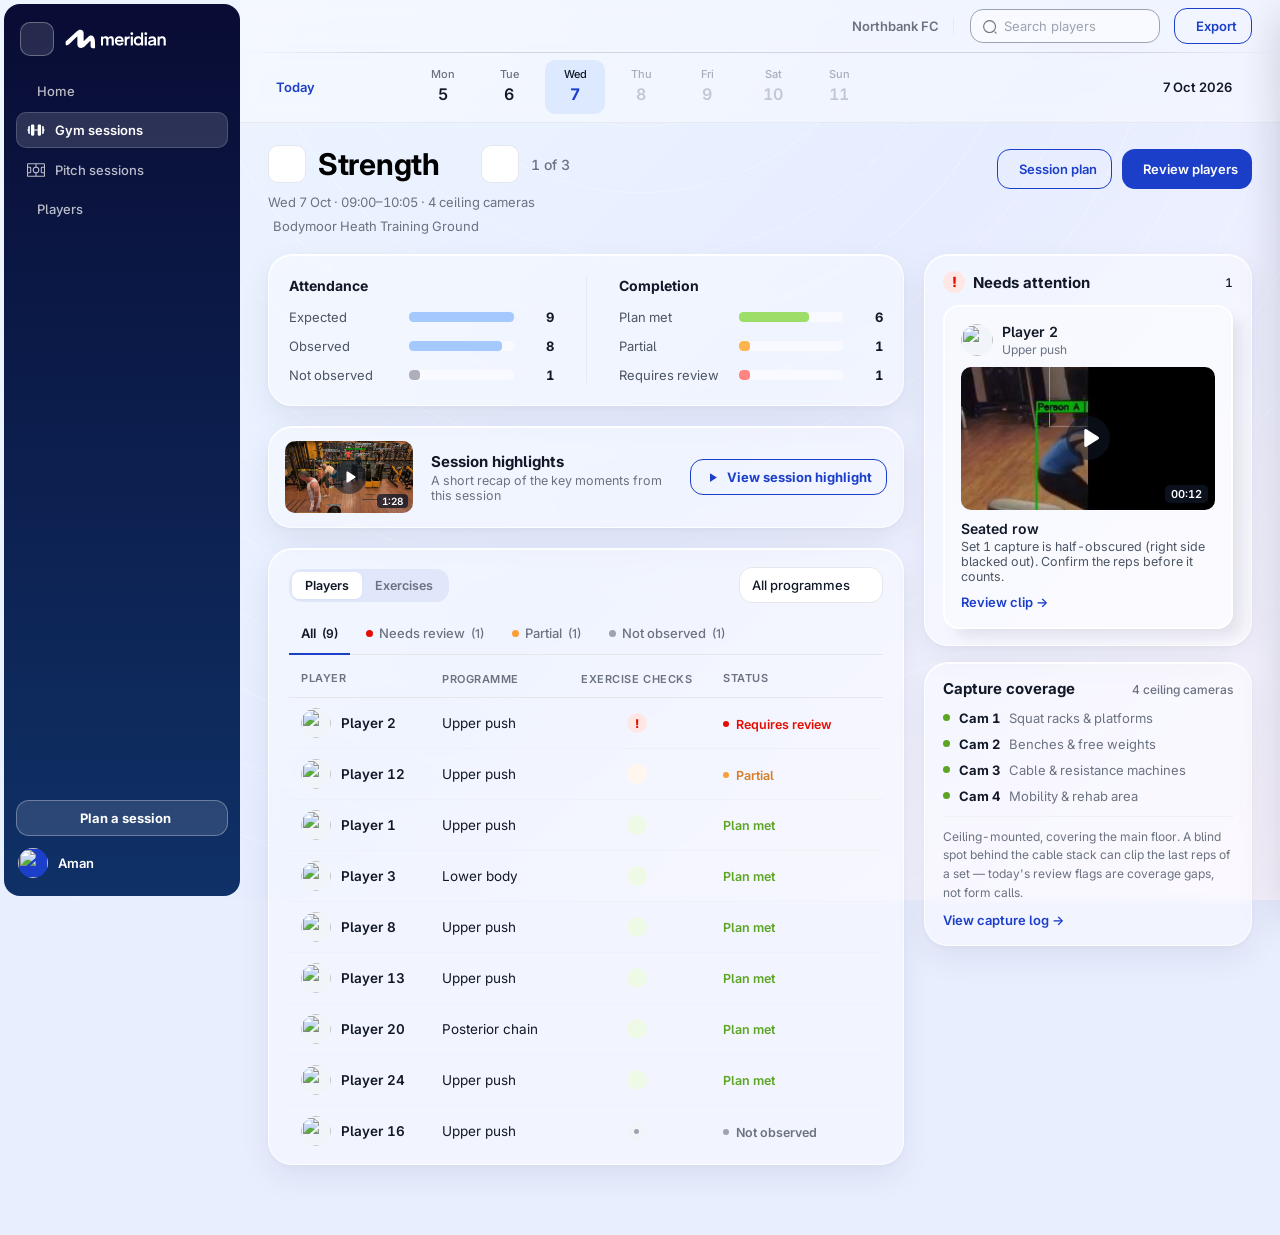
==== Meridian — Gym (session overview v3).html @ 21c51cb9 "Floating nav, standalone sub-pages, review UI, thumbnails - Floating rounded nav panel (logo inside)" ====
<!doctype html>
<html lang="en">
<head>
<meta charset="utf-8">
<meta name="viewport" content="width=device-width, initial-scale=1">
<title>Meridian · Gym Session Overview</title>
<link rel="preconnect" href="https://fonts.googleapis.com">
<link rel="preconnect" href="https://fonts.gstatic.com" crossorigin>
<link href="https://fonts.googleapis.com/css2?family=Inter:wght@400;500;600;700&display=swap" rel="stylesheet">
<script src="https://unpkg.com/lucide@latest"></script>
<style>
:root{
  --color-primary:#2B7FFF; --color-primary-text:#027BFC; --color-primary-hover:#1C6EF0; --color-primary-active:#1559CC;
  --color-primary-soft:#EBF3FF; --color-primary-tint:#EBF3FF; --color-primary-border:#B4D1FF; --color-primary-ink:#027BFC;
  --color-page:#F6F8FA; --color-surface:#FFFFFF; --color-surface-subtle:#F9FAFB; --color-surface-muted:#F1F5F9;
  --color-border:#E5E7EB; --color-border-subtle:#EEF2F6; --color-separator:#E6EAF0;
  --color-text:#111827; --color-text-muted:#4B5563; --color-text-soft:#6B7280; --color-text-disabled:#9CA3AF; --color-text-inverse:#FFFFFF;
  --color-warning:#D97706; --color-warning-soft:#FEF3C7; --color-warning-ink:#92400E;
  /* status palette */
  --c-plan:#5CA423; --c-plan-soft:#EFFAE6;
  --c-partial:#E58600; --c-partial-ink:#E58600; --c-partial-soft:#FFEED6;
  --c-review:#E50C00; --c-review-soft:#FFE7E5;
  --c-notobs:#9CA3AF; --c-notobs-soft:#EEF1F4;
  --c-dot:#16A34A; /* calendar session dot (green, per reference) */
  --sb-steel:#A3C9FF; --sb-steel2:#A3C9FF; --sb-grey:#AFAFBB; --sb-green:#9CDE68; --sb-gold:#FFB54D; --sb-clay:#FF8680;
  --r-sm:6px; --r-md:10px; --r-lg:12px; --r-xl:16px; --r-pill:999px;
  --shadow-card:0 1px 2px rgba(15,23,42,.04); --shadow-pop:0 16px 40px rgba(15,23,42,.18);
  --ff:"Inter Display","Inter",system-ui,-apple-system,BlinkMacSystemFont,"Segoe UI",sans-serif;
  --side:240px; --top:52px;
  /* right inset that matches .wrap's content right edge (max-width 1420, 28px pad), at any width */
  --rail-inset:max(28px, calc((100vw - var(--side) - 1420px)/2 + 28px));
}
*{margin:0;padding:0;box-sizing:border-box;corner-shape:squircle}
/* keep true circles circular, not squircle */
.avatar,.pnum,.brand .mark,.exc,.thumb .play,.sd,.dw-ex-thumb .pl span,.exlb-pbig span,.hl-play span{corner-shape:round}
body{font-family:var(--ff);background:var(--color-page);color:var(--color-text);font-feature-settings:"tnum" 1,"cv05" 1;-webkit-font-smoothing:antialiased}
.num{font-variant-numeric:tabular-nums}
.eyebrow{font-size:11px;line-height:14px;font-weight:400;letter-spacing:.09em;text-transform:uppercase;color:var(--color-text-soft)}
a{color:inherit;text-decoration:none}
button{font-family:var(--ff)}

/* ---------- app shell ---------- */
.topbar{position:fixed;top:0;left:0;right:0;height:var(--top);background:var(--color-surface);border-bottom:1px solid var(--color-separator);display:flex;align-items:center;gap:14px;padding:0 var(--rail-inset) 0 20px;z-index:40}
.brand{display:flex;align-items:center;gap:9px;font-weight:700;letter-spacing:.02em}
.brand .mark{display:inline-grid;place-items:center;color:var(--color-text)}
.brand .mark svg{height:22px;width:auto;display:block}
.brandlogo{height:22px;width:auto;display:block;color:var(--color-text)}
.brand .club{color:var(--color-text-soft);font-weight:600;font-size:13px;padding-left:12px;border-left:1px solid var(--color-separator)}
.topclub{color:var(--color-text-soft);font-weight:600;font-size:13px;padding-right:14px;margin-right:2px;border-right:1px solid var(--color-separator)}
.topbar .sp{flex:1}
.btn{font-size:13px;font-weight:600;border-radius:var(--r-lg);border:1px solid var(--color-border);background:var(--color-surface);color:var(--color-text);height:36px;padding:0 14px;display:inline-flex;align-items:center;gap:7px;cursor:pointer}
.btn:hover{background:var(--color-surface-subtle)}
.btn.primary{background:var(--color-primary);border-color:var(--color-primary);color:#fff}
.btn.primary:hover{background:var(--color-primary-hover)}
.btn svg{width:16px;height:16px}
.avatar{width:30px;height:30px;border-radius:50%;background:var(--color-primary);color:#fff;display:grid;place-items:center;font-size:12px;font-weight:700;overflow:hidden}
.avatar img{width:100%;height:100%;object-fit:cover;display:block}
.side{position:fixed;top:var(--top);bottom:0;left:0;width:var(--side);background:var(--color-surface);border-right:1px solid var(--color-separator);padding:16px 12px;display:flex;flex-direction:column;gap:4px;overflow:auto;z-index:30;transition:width .2s ease}
.side .grp{margin:14px 8px 6px}
.nav{display:flex;align-items:center;gap:10px;padding:8px 10px;border-radius:var(--r-md);border:1px solid transparent;color:var(--color-text-soft);font-size:13px;font-weight:500;cursor:pointer;text-decoration:none}
.nav svg{width:18px;height:18px;color:var(--color-text-soft)}
.nav:hover{background:var(--color-surface-subtle)}
.nav.disabled{cursor:default;pointer-events:none}
.nav.active{background:var(--color-surface-muted);border-color:rgba(31,43,39,.03);color:var(--color-text);font-weight:600}
.nav.active svg{color:var(--color-text)}
.nav .badge{margin-left:auto;background:var(--color-warning-soft);color:var(--color-warning-ink);font-size:11px;font-weight:700;border-radius:var(--r-pill);padding:1px 8px}
.navtoggle{width:34px;height:34px;border-radius:var(--r-md);border:1px solid var(--color-border);background:var(--color-surface);color:var(--color-text-soft);display:grid;place-items:center;cursor:pointer;flex:none}
.navtoggle:hover{background:var(--color-surface-subtle);color:var(--color-text)}
.navtoggle svg{width:18px;height:18px}
.side-foot{margin-top:auto;padding-top:12px;display:flex;flex-direction:column;gap:10px}
.sidecta{width:100%;justify-content:center;background:var(--color-primary-tint);border-color:var(--color-primary-text);color:var(--color-primary-text);font-weight:700;border-radius:13px}
.sidecta:hover{background:#DCEAFF}
.profile{display:flex;align-items:center;gap:10px;padding:2px}
.profile .pname{font-size:13px;font-weight:600;color:var(--color-text)}
body.nav-collapsed{--side:64px}
body.nav-collapsed .side{padding:16px 8px}
body.nav-collapsed .side .grp{display:none}
body.nav-collapsed .nav{position:relative;justify-content:center;padding:9px 0;gap:0}
body.nav-collapsed .nav .lbl{display:none}
body.nav-collapsed .nav .badge{position:absolute;top:1px;right:9px;margin:0;min-width:15px;height:15px;padding:0 4px;display:grid;place-items:center;line-height:1}
body.nav-collapsed .side-foot{align-items:center}
body.nav-collapsed .sidecta{width:36px;padding:0}
body.nav-collapsed .sidecta .lbl{display:none}
body.nav-collapsed .profile .pname{display:none}
.main{margin-left:var(--side);margin-top:var(--top);transition:margin-left .2s ease;padding-bottom:70px}

/* ---------- week strip ---------- */
.weekstrip{display:flex;align-items:center;gap:3px;background:var(--color-surface);border-bottom:1px solid var(--color-separator);padding:8px var(--rail-inset) 8px 24px}
.datelabel{display:flex;align-items:center;gap:9px;font-size:13px;font-weight:600;color:var(--color-text);white-space:nowrap;cursor:pointer;padding:6px 0 6px 8px;border-radius:var(--r-md);border:0;background:none;font-family:inherit}
.datelabel:hover{background:var(--color-surface-subtle)}
.datelabel:focus{outline:none}
.datelabel #dateLabelTxt{display:inline-block}
.datelabel .dl-chev{margin-left:-3px}
.datelabel svg{width:16px;height:16px;color:var(--color-text-soft)}
.datelabel .dl-chev{width:14px;height:14px}
/* custom date popup */
.dp-anchor{position:relative;display:inline-flex}
.weekstrip .dp-anchor{margin-left:auto}
.datepop{position:absolute;top:calc(100% + 10px);right:0;left:auto;z-index:50;background:var(--color-surface);border:1px solid var(--color-border);border-radius:var(--r-lg);box-shadow:var(--shadow-pop);padding:14px;width:296px}
.datepop[hidden]{display:none}
.dp-head{display:flex;align-items:center;justify-content:space-between;margin-bottom:10px}
.dp-my{font-size:14px;font-weight:700;color:var(--color-text)}
.dp-nav{display:flex;gap:4px}
.dp-arrow{width:28px;height:28px;border:0;background:none;border-radius:var(--r-md);color:var(--color-text-soft);display:grid;place-items:center;cursor:pointer}
.dp-arrow:hover{background:var(--color-surface-subtle);color:var(--color-text)}
.dp-arrow svg{width:16px;height:16px}
.dp-dow{display:grid;grid-template-columns:repeat(7,1fr);gap:2px;margin-bottom:3px}
.dp-dow span{text-align:center;font-size:11px;font-weight:600;color:var(--color-text-soft);padding:4px 0}
.dp-grid{display:grid;grid-template-columns:repeat(7,1fr);gap:2px}
.dp-cell{aspect-ratio:1;border:0;background:none;border-radius:var(--r-md);font-family:inherit;font-size:13px;font-weight:500;color:var(--color-text);cursor:pointer;display:grid;place-items:center;position:relative}
.dp-cell:hover{background:var(--color-surface-subtle)}
.dp-cell.out{color:var(--color-text-disabled)}
.dp-cell.disabled{color:var(--color-text-disabled);opacity:.4;cursor:default;pointer-events:none}
.dp-cell.today{font-weight:700}
.dp-cell.today::after{content:"";position:absolute;bottom:5px;width:4px;height:4px;border-radius:50%;background:var(--c-plan)}
.dp-cell.sel{background:var(--color-primary);color:#fff;font-weight:600}
.dp-cell.sel:hover{background:var(--color-primary-hover)}
.dp-cell.sel.today::after{background:#fff}
.dp-foot{display:flex;justify-content:flex-end;margin-top:10px;padding-top:10px;border-top:1px solid var(--color-separator)}
.dp-today{border:0;background:none;color:var(--color-primary-text);font-size:13px;font-weight:600;cursor:pointer;padding:5px 10px;border-radius:var(--r-md);font-family:inherit}
.dp-today:hover{background:var(--color-primary-tint)}
.weeknav{width:28px;height:40px;border:0;background:none;color:var(--color-text-soft);display:grid;place-items:center;cursor:pointer;border-radius:var(--r-md)}
.weeknav:hover{background:var(--color-surface-subtle);color:var(--color-text)}
.weeknav svg{width:18px;height:18px}
.days{display:flex;gap:6px;margin:0 10px 0 18px}
.day{width:60px;padding:6px 4px 9px;display:flex;flex-direction:column;align-items:center;gap:3px;border-radius:var(--r-md);position:relative;background:none;border:1px solid transparent;cursor:pointer;font-family:inherit}
.day .dow{font-size:11px;font-weight:500;color:var(--color-text-soft)}
.day .dnum{font-size:16px;font-weight:600;color:var(--color-text);font-variant-numeric:tabular-nums}
.day.sel{background:var(--color-primary-tint)}
.day.sel .dow{color:var(--color-text)}
.day.sel .dnum{color:var(--color-primary-text);font-weight:700}
.day.future{opacity:.55;cursor:default;pointer-events:none}
.day.future .dnum{color:var(--color-text-disabled)}
.todaybtn{display:inline-flex;align-items:center;gap:5px;font-size:13px;font-weight:600;border:0;background:none;color:var(--color-primary-text);border-radius:var(--r-md);padding:7px 10px;cursor:pointer;white-space:nowrap;margin-left:2px}
.todaybtn svg{width:15px;height:15px}
.todaybtn:hover{background:var(--color-surface-subtle)}

/* ---------- content ---------- */
.wrap{max-width:1420px;margin:0 auto;padding:22px 28px 0}
.crumb{font-size:12.5px;color:var(--color-text-soft);margin-bottom:8px}
.crumb b{color:var(--color-text-muted);font-weight:600}
.phead{display:flex;align-items:flex-start;gap:20px;flex-wrap:wrap;margin-bottom:4px}
.phead .pt{flex:1;min-width:0}
.titleline{display:flex;align-items:center;gap:12px}
h1{font-size:30px;line-height:36px;font-weight:700;letter-spacing:-.01em}
.sessnav{width:38px;height:38px;border:1px solid var(--color-border);background:var(--color-surface);border-radius:var(--r-md);color:var(--color-text);display:grid;place-items:center;cursor:pointer;flex:none}
.sessnav:hover{background:var(--color-surface-subtle)}
.sessnav:disabled{color:var(--color-text-disabled);cursor:default;background:var(--color-surface)}
.sessnav:disabled:hover{background:var(--color-surface)}
.sessnav svg{width:20px;height:20px}
.sesstitle-wrap{position:relative;display:inline-flex}
.sesstitle-btn{display:inline-flex;align-items:center;gap:7px;border:0;background:none;cursor:pointer;padding:0;font-family:inherit}
.sesstitle-btn .st-chev{width:22px;height:22px;color:var(--color-text-soft);flex:none}
.sesscount{font-size:14px;color:var(--color-text-soft);font-weight:500}
.sesspop{position:absolute;top:calc(100% + 10px);left:0;z-index:50;background:var(--color-surface);border:1px solid var(--color-border);border-radius:var(--r-lg);box-shadow:var(--shadow-pop);padding:6px;min-width:300px}
.sesspop[hidden]{display:none}
.sessrow{display:flex;align-items:center;gap:16px;width:100%;border:0;background:none;cursor:pointer;padding:11px 14px;border-radius:var(--r-md);font-family:inherit;text-align:left}
.sessrow:hover{background:var(--color-surface-subtle)}
.sessrow.active{background:var(--color-primary-tint)}
.sr-time{font-size:14px;color:var(--color-text-soft);width:48px;flex:none}
.sessrow.active .sr-time{color:var(--color-primary-ink)}
.sr-name{font-size:15px;font-weight:600;color:var(--color-text)}
.sessrow.active .sr-name{color:var(--color-primary-ink)}
.sr-check{margin-left:auto;color:var(--color-primary-text);display:none;place-items:center}
.sessrow.active .sr-check{display:inline-grid}
.sr-check svg{width:18px;height:18px}
.donepill{display:inline-flex;align-items:center;gap:5px;background:var(--c-plan-soft);color:var(--c-plan);font-size:12px;font-weight:600;border-radius:var(--r-pill);padding:5px 11px}
.donepill svg{width:14px;height:14px}
.sublinerow{display:flex;flex-direction:column;align-items:flex-start;gap:8px;margin-top:11px}
.subline{font-size:13px;color:var(--color-text-soft)}
.gymloc{display:flex;align-items:center;gap:5px;font-size:13px;color:var(--color-text-soft);white-space:nowrap}
.gymloc svg{width:14px;height:14px}
.headacts{display:flex;gap:10px;align-self:flex-start;padding-top:4px}
.headacts .btn{height:40px}

.cols{display:flex;gap:20px;align-items:flex-start;margin-top:20px}
.col-main{flex:1;min-width:0}
.col-rail{width:328px;flex:none}
.panel{background:var(--color-surface);border-radius:var(--r-lg);box-shadow:var(--shadow-card)}

/* attendance + completion */
.statspanel{padding:20px;margin-bottom:20px}
/* session highlights banner */
.highlightbox{display:flex;align-items:center;gap:18px;padding:14px 16px;margin-bottom:20px;cursor:pointer}
.highlightbox:hover{background:var(--color-surface-subtle)}
.hl-thumb{position:relative;width:128px;height:72px;border-radius:var(--r-md);overflow:hidden;flex:none;background:var(--color-surface-muted)}
.hl-thumb img{width:100%;height:100%;object-fit:cover;display:block}
.hl-play{position:absolute;inset:0;display:grid;place-items:center}
.hl-play span{width:34px;height:34px;border-radius:50%;background:rgba(17,24,39,.55);display:grid;place-items:center;color:#fff}
.hl-play span svg{width:16px;height:16px;margin-left:2px}
.hl-play span svg path{stroke:currentColor;stroke-width:2.6;stroke-linejoin:round;stroke-linecap:round}
.hl-dur{position:absolute;right:5px;bottom:5px;background:rgba(17,24,39,.78);color:#fff;font-size:10px;font-weight:600;border-radius:4px;padding:1px 5px}
.hl-text{flex:1;min-width:0}
.hl-title{font-size:15px;font-weight:700;color:var(--color-text)}
.hl-sub{font-size:12.5px;color:var(--color-text-soft);margin-top:2px}
.hl-cta{flex:none;background:var(--color-primary-tint);border-color:var(--color-primary-text);color:var(--color-primary-text);font-weight:700}
.hl-cta svg{width:15px;height:15px}
@media(max-width:560px){.highlightbox{flex-wrap:wrap}.hl-cta{width:100%;justify-content:center}}
.statgroups{display:flex}
.statgroup{flex:1;padding:2px 0;min-width:0}
.sg-sep{width:1px;background:var(--color-separator);margin:2px 32px}
.sg-title{font-size:14px;font-weight:700;color:var(--color-text);margin-bottom:15px}
.sg-rows{display:flex;flex-direction:column;gap:13px}
.sgrow{display:flex;align-items:center;gap:14px}
.sg-lab{width:106px;flex:none;font-size:13px;color:var(--color-text-muted)}
.sg-track{flex:1;height:10px;border-radius:4px;background:var(--color-surface-muted);overflow:hidden}
.sg-track>i{display:block;height:100%;border-radius:4px}
.sg-val{width:26px;flex:none;text-align:right;font-size:13px;font-weight:700;font-variant-numeric:tabular-nums;color:var(--color-text)}
.sg-foot{font-size:11.5px;color:var(--color-text-disabled);margin-top:15px}
@media(max-width:640px){.statgroups{flex-direction:column;gap:18px}.sg-sep{display:none}.statgroup{padding:0}}

/* player completion */
.tablepanel{padding:18px 20px 8px}
.tphead{display:flex;align-items:center;gap:14px;flex-wrap:wrap;margin-bottom:14px}
.tphead .selectwrap{margin-left:auto}
.topsearch-gym{display:flex;align-items:center;gap:7px;height:34px;width:190px;border:1px solid var(--color-border);border-radius:var(--r-md);background:var(--color-surface-subtle);padding:0 11px}
.topsearch-gym:focus-within{background:var(--color-surface);border-color:var(--color-primary-border);box-shadow:0 0 0 3px var(--color-primary-soft)}
.topsearch-gym>svg{width:15px;height:15px;color:var(--color-text-soft);flex:none}
.topsearch-gym input{flex:1;border:0;background:none;outline:none;font-family:inherit;font-size:13px;color:var(--color-text);min-width:0}
.topsearch-gym input::placeholder{color:var(--color-text-soft)}
.seg{display:inline-flex;background:var(--color-surface-muted);border-radius:13px;padding:3px}
.segb{border:0;background:none;font-size:12.5px;font-weight:600;color:var(--color-text-soft);padding:6px 13px;border-radius:7px;cursor:pointer}
.segb.active{background:var(--color-surface);color:var(--color-text);box-shadow:var(--shadow-card)}
.search{display:flex;align-items:center;gap:7px;border:1px solid var(--color-border);border-radius:var(--r-md);padding:0 11px;height:36px;background:var(--color-surface)}
.search svg{width:15px;height:15px;color:var(--color-text-soft)}
.search input{border:0;outline:0;font-family:inherit;font-size:13px;width:140px;background:none;color:var(--color-text)}
.selectwrap{position:relative;display:inline-flex;align-items:center}
.selectwrap select{appearance:none;border:1px solid var(--color-border);border-radius:13px;height:36px;padding:0 32px 0 12px;font-family:inherit;font-size:13px;font-weight:500;color:var(--color-text);background:var(--color-surface);cursor:pointer}
.selectwrap svg{width:15px;height:15px;color:var(--color-text-soft);position:absolute;right:10px;pointer-events:none}
.ptabs{display:flex;gap:4px;border-bottom:1px solid var(--color-border);margin-bottom:4px}
.ptab{border:0;background:none;font-size:13px;font-weight:500;color:var(--color-text-soft);padding:8px 12px 12px;cursor:pointer;border-bottom:2px solid transparent;margin-bottom:-1px;display:flex;align-items:center;gap:6px}
.ptab span{color:var(--color-text-soft);font-weight:500;font-size:12px}
.ptab-dot{width:7px;height:7px;border-radius:50%;corner-shape:round;flex:none;display:inline-block}
.ptab.active{color:var(--color-text);border-bottom-color:var(--color-primary-text);font-weight:600}
.ptab.active span{color:var(--color-text);font-weight:600}

.ptable{width:100%;border-collapse:collapse}
.ptable th{text-align:left;font-size:11px;letter-spacing:.05em;text-transform:uppercase;color:var(--color-text-soft);font-weight:600;padding:12px 12px 10px;border-bottom:1px solid var(--color-border);white-space:nowrap}
.ptable th.sortable{cursor:pointer;user-select:none}
.ptable th .sico{width:13px;height:13px;vertical-align:-2px;margin-left:3px;color:var(--color-text-disabled)}
.ptable td{padding:10px 12px;border-bottom:1px solid var(--color-border-subtle);font-size:13.5px;vertical-align:middle}
.ptable tbody tr:last-child td{border-bottom:0}
.prow{cursor:pointer}
.prow:hover td{background:var(--color-surface-subtle)}
.pcell{display:flex;align-items:center;gap:10px}
.pnum{width:30px;height:30px;border-radius:50%;background:var(--color-primary-tint);color:var(--color-primary-ink);display:grid;place-items:center;font-size:12px;font-weight:700;flex:none;overflow:hidden}
.pnum.pphoto{background:var(--color-surface-muted)}
.pnum img{width:100%;height:100%;object-fit:cover;border-radius:50%;display:block}
.pname{font-weight:600}
.exrow{display:flex;gap:6px}
.ptable th.exc-col,.ptable td.exc-col{text-align:center}
.exc-col .exrow{justify-content:center}
.exc{width:20px;height:20px;border-radius:50%;display:inline-grid;place-items:center;flex:none}
.exc svg{width:12px;height:12px;stroke-width:3}
.exc.p svg{stroke-width:4}
.exc.o{background:var(--c-plan-soft);color:var(--c-plan)}
.exc.p{background:var(--c-partial-soft);color:var(--c-partial-ink)}
.exc.f{background:var(--c-review-soft);color:var(--c-review);font-size:12px;font-weight:800}
.exc.n{background:var(--color-surface-muted)}
.exc.n::after{content:"";width:5px;height:5px;border-radius:50%;background:var(--color-text-disabled)}
.stag{display:inline-flex;align-items:center;gap:7px;font-size:12.5px;font-weight:600}
.stag .sd{width:6px;height:6px;border-radius:50%;flex:none}
.stag.plan{color:var(--c-plan)} .stag.partial{color:var(--c-partial-ink)} .stag.review{color:var(--c-review)} .stag.notobs{color:var(--color-text-soft)}
.tdet{color:var(--color-text-muted)}
.chev{color:var(--color-text-disabled)}
.chev svg{width:16px;height:16px}
.minibar{width:90px;height:7px;border-radius:var(--r-pill);background:var(--color-surface-muted);overflow:hidden;display:inline-block;vertical-align:middle;margin-right:8px}
.minibar>i{display:block;height:100%;background:var(--c-plan);border-radius:var(--r-pill)}

/* exercises view: per-player breakdown */
.exlegend{margin-left:auto;display:flex;align-items:center;gap:16px;padding-bottom:6px}
.exlegend>span{display:inline-flex;align-items:center;gap:6px;font-size:12.5px;color:var(--color-text-muted)}
.exlegend .lgi{width:20px;height:20px;display:inline-grid;place-items:center}
.extable{table-layout:fixed}
.extable th.ex-c,.extable td.ex-c{text-align:center}
.extable col.c-presc,.extable col.c-done{width:150px}
.extable col.c-status{width:120px}
.extable td.ex-c.num{color:var(--color-text-muted);font-variant-numeric:tabular-nums}
.exgroup{cursor:pointer}
.exgroup>td{background:var(--color-surface-subtle);border-top:1px solid var(--color-border);border-bottom:1px solid var(--color-border);padding:11px 12px}
.exgroup:hover>td{background:var(--color-surface-muted)}
.exg-inner{display:flex;align-items:center;gap:11px}
.exg-chev{width:18px;height:18px;color:var(--color-text-soft);flex:none;transition:transform .15s}
.exgroup.collapsed .exg-chev{transform:rotate(-90deg)}
.exg-name{font-weight:700;color:var(--color-text)}
.exg-bar{width:1px;height:15px;background:var(--color-separator);margin:0 2px;flex:none}
.exg-prog{color:var(--color-text-muted);font-size:13.5px}
.exg-count{margin-left:auto;font-size:13px;color:var(--color-text-soft);white-space:nowrap}
.exitem>td{padding:11px 12px;border-bottom:1px solid var(--color-border-subtle);font-size:13.5px}
.exitem .ex-name{padding-left:34px;color:var(--color-text)}
.exitem.playable{cursor:pointer}
.exitem.playable:hover>td{background:var(--color-surface-subtle)}
.sti{display:inline-grid;place-items:center;width:20px;height:20px;vertical-align:middle}
.sti svg{width:20px;height:20px}

.tfoot{display:flex;align-items:center;justify-content:flex-end;padding:14px 4px;font-size:13px;color:var(--color-text-soft)}
.tfoot:empty{display:none}
.pager{display:flex;gap:4px;align-items:center}
.pgb{min-width:30px;height:30px;border:1px solid var(--color-border);background:var(--color-surface);border-radius:var(--r-md);font-size:13px;font-weight:600;color:var(--color-text-muted);cursor:pointer;display:grid;place-items:center;padding:0 7px}
.pgb:hover{background:var(--color-surface-subtle)}
.pgb.active{background:var(--color-primary);border-color:var(--color-primary);color:#fff}
.pgb:disabled{opacity:.4;cursor:default}
.pgb svg{width:15px;height:15px}

/* right rail */
.railcard{padding:16px 18px;margin-bottom:16px}
.rc-head{display:flex;align-items:baseline;justify-content:space-between;font-size:15px;font-weight:700;margin-bottom:12px}
.rc-count{font-size:12px;color:var(--color-text-soft);font-weight:500}
.rc-title{display:inline-flex;align-items:center;gap:8px}
.rc-ic{width:22px;height:22px;border-radius:50%;background:var(--c-review-soft);color:var(--c-review);display:inline-grid;place-items:center;flex:none;font-size:14px;font-weight:800;line-height:1}
.rc-ic svg{width:14px;height:14px}
.clipcard{border:1px solid var(--color-border);border-radius:var(--r-md);padding:12px;margin-bottom:12px}
.clipcard:last-child{margin-bottom:0}
.cc-top{display:flex;align-items:center;gap:9px;margin-bottom:10px}
.cc-top .pnum{width:32px;height:32px;font-size:11px}
.cc-name{font-size:14px;font-weight:600}
.cc-prog{font-size:12px;color:var(--color-text-soft);margin-top:2px}
.cc-flag{margin-left:auto;display:inline-flex;align-items:center;gap:4px;font-size:12px;font-weight:600;color:var(--c-review);background:var(--c-review-soft);padding:3px 9px;border-radius:var(--r-pill)}
.cc-flag svg{width:13px;height:13px}
.thumb{position:relative;border-radius:var(--r-md);overflow:hidden;aspect-ratio:16/9;background:var(--color-surface-muted);margin-bottom:10px}
.dw-body>.thumb{margin-bottom:calc(8px - 28px)} /* net 8px gap to the capture section (offsets the 28px column gap) */
.thumb img{width:100%;height:100%;object-fit:cover;display:block}
.thumb .play{position:absolute;inset:0;margin:auto;width:44px;height:44px;border-radius:50%;background:rgba(17,24,39,.55);color:#fff;display:grid;place-items:center}
.thumb .play svg{width:26px;height:26px;margin-left:3px}
.thumb .play svg path,.dw-ex-thumb .pl span svg path,.exlb-pbig span svg path{stroke:currentColor;stroke-width:2.6;stroke-linejoin:round;stroke-linecap:round}
.thumb .dur{position:absolute;right:7px;bottom:7px;background:rgba(17,24,39,.75);color:#fff;font-size:11px;font-weight:600;border-radius:5px;padding:2px 6px}
.cc-title{font-size:14px;font-weight:600}
.cc-note{font-size:12.5px;color:var(--color-text-muted);margin-top:2px}
.cc-pend{font-size:11.5px;color:var(--color-text-soft);margin-top:4px}
.cc-cta{display:inline-block;margin-top:10px;color:var(--color-primary-text);font-size:13px;font-weight:600;cursor:pointer}
.cov{display:flex;align-items:center;gap:10px;font-size:13px;color:var(--color-text-muted);margin-bottom:6px}
.cov svg{width:18px;height:18px;color:var(--color-text-soft)}
.cov b{color:var(--color-text);font-weight:700}
.camgrid{display:flex;flex-direction:column;gap:10px;margin-top:4px}
.camrow{display:flex;align-items:center;gap:9px;font-size:13px;color:var(--color-text)}
.camrow .camdot{width:7px;height:7px;border-radius:50%;background:var(--c-plan);flex:none}
.camrow b{font-weight:700}
.camrow .camzone{color:var(--color-text-soft)}
.camnote{font-size:12px;color:var(--color-text-soft);line-height:1.55;margin-top:12px;padding-top:11px;border-top:1px solid var(--color-border-subtle)}
.railfoot{font-size:11px;color:var(--color-text-disabled);text-align:center;padding:4px}

/* drawer */
.scrim{position:fixed;inset:0;background:rgba(17,24,39,.4);opacity:0;pointer-events:none;transition:opacity .2s;z-index:60}
.scrim.open{opacity:1;pointer-events:auto}
.drawer{position:fixed;top:0;right:0;bottom:0;width:440px;max-width:94vw;background:var(--color-surface);box-shadow:var(--shadow-pop);transform:translateX(100%);transition:transform .22s ease;z-index:61;display:flex;flex-direction:column;overflow:auto}
.drawer.open{transform:none}
.dw-head{display:flex;align-items:center;gap:12px;padding:18px 20px;border-bottom:1px solid var(--color-separator)}
.dw-head .pnum{width:40px;height:40px}
.dw-head .cc-name{font-size:16px}
.dw-head .cc-prog{font-size:14px}
.dw-close{margin-left:auto;width:32px;height:32px;border:1px solid var(--color-border);background:none;border-radius:var(--r-md);cursor:pointer;display:grid;place-items:center;color:var(--color-text-soft)}
.dw-close svg{width:16px;height:16px}
.dw-body{padding:18px 20px;display:flex;flex-direction:column;gap:28px}
.dw-sec .l{font-size:11px;letter-spacing:.07em;text-transform:uppercase;color:var(--color-text-soft);font-weight:600;margin-bottom:6px}
.dw-sec p{font-size:13.5px;line-height:1.5;color:var(--color-text)}
.forcoach{border-left:3px solid var(--color-primary-border);background:var(--color-primary-tint);padding:10px 12px;border-radius:0 var(--r-md) var(--r-md) 0}
.verdicts{display:flex;gap:8px}
.vbtn{flex:1;border:1px solid var(--color-border);background:var(--color-surface);border-radius:var(--r-md);padding:10px;font-size:13px;font-weight:600;color:var(--color-text-muted);cursor:pointer}
.vbtn:hover{background:var(--color-surface-subtle)}
.vbtn.confirm{color:var(--color-primary-text);background:var(--color-primary-tint);border-color:var(--color-primary-border)}
.vd-primary{display:flex;align-items:center;justify-content:center;gap:8px;width:100%;font-size:14px;font-weight:700;color:var(--color-primary-text);background:var(--color-primary-tint);border:1px solid var(--color-primary-text);border-radius:var(--r-lg);padding:11px 14px;cursor:pointer;font-family:inherit}
.vd-primary:hover{background:#DCEAFF}
.vd-primary svg{width:17px;height:17px}
.vd-actions{display:grid;grid-template-columns:1fr auto 1fr;align-items:center;margin-top:12px}
.vd-act{display:inline-flex;align-items:center;gap:7px;font-size:13.5px;font-weight:600;color:var(--color-primary-text);background:none;border:0;padding:0;cursor:pointer;font-family:inherit;justify-self:center}
.vd-act svg{width:16px;height:16px}
.vd-act:hover{color:var(--color-primary-hover)}
.vd-sep{width:1px;height:16px;background:var(--color-border)}
.vd-legend{list-style:none;margin:14px 0 0;padding:0;display:grid;gap:8px}
.vd-legend li{font-size:12.5px;color:var(--color-text-soft);line-height:1.45;display:flex;gap:8px}
.vd-legend b{flex:none;min-width:58px;color:var(--color-text-muted);font-weight:650}
.vd-card{border:1px solid var(--color-border);border-radius:var(--r-lg);padding:14px 16px;background:var(--color-surface)}
.vd-sub{font-size:13.5px;line-height:1.5;color:var(--color-text);margin-bottom:14px}
/* ---- per-set review drawer (review + partial) ---- */
.rv2-av{position:relative;display:inline-flex}
.rv2-avnum{position:absolute;left:-3px;bottom:-4px;background:var(--color-surface);border:1px solid var(--color-border);border-radius:5px;font-size:10px;font-weight:700;color:var(--color-text-muted);padding:0 4px;line-height:15px}
.rv2-head-txt{min-width:0}
.rv2-head-sub{display:flex;align-items:center;gap:9px;margin-top:3px}
.rv2-pill{display:inline-flex;align-items:center;gap:5px;font-size:12px;font-weight:600;border-radius:999px;padding:3px 9px;color:var(--c-partial-ink);background:var(--c-partial-soft)}
.rv2-pill-review{color:var(--c-review);background:var(--c-review-soft)}
.rv2-pdot{width:6px;height:6px;border-radius:50%;background:currentColor}
.rv2-body{gap:16px}
.rv2-body>.thumb{margin:0}
.rv2-body>.dw-sec{margin-top:20px} /* +20px gap between the review card and the assigned-exercises list */
.rv2-nav{display:flex;align-items:center;justify-content:space-between;gap:10px}
.rv2-title{display:flex;align-items:center;gap:11px;min-width:0}
.rv2-title b{font-size:16px;font-weight:600;color:var(--color-text)}
.rv2-vsep{flex:none;width:1px;height:16px;background:var(--color-border)}
.rv2-set{font-size:14px;color:var(--color-text-soft)}
.rv2-pager{display:flex;align-items:center;gap:8px;flex:none}
.rv2-count{font-size:13px;color:var(--color-text-soft);margin-right:2px}
.rv2-arrow{width:34px;height:32px;display:grid;place-items:center;border:1px solid var(--color-border);background:var(--color-surface);border-radius:var(--r-md);cursor:pointer;color:var(--color-text-muted)}
.rv2-arrow:hover:not(:disabled){background:var(--color-surface-subtle)}
.rv2-arrow:disabled{opacity:.4;cursor:default}
.rv2-arrow svg{width:17px;height:17px}
.rv2-issue{display:flex;gap:10px;align-items:flex-start}
.rv2-issue-ic{flex:none;width:22px;height:22px;border-radius:50%;display:grid;place-items:center;background:var(--c-review-soft);color:var(--c-review);font-size:14px;font-weight:800;line-height:1;margin-top:1px} /* same as the "Needs attention" red chip (.rc-ic) */
.rv2-issue.is-partial .rv2-issue-ic{background:var(--c-partial-soft);color:var(--c-partial-ink)}
.rv2-issue.is-notobs .rv2-issue-ic{background:var(--c-notobs-soft);color:var(--color-text-soft)}
.rv2-issue-ic svg{width:15px;height:15px}
.rv2-issue-t{font-size:14px;font-weight:600;color:var(--color-text)}
.rv2-issue-d{font-size:13px;color:var(--color-text-soft);line-height:1.45;margin-top:1px}
.rv2-card{border-top:1px solid var(--color-border);padding-top:16px}
.rv2-rtitle{font-size:16px;font-weight:600;color:var(--color-text)}
.rv2-rsub{font-size:13px;color:var(--color-text-soft);margin-top:2px}
.rv2-stats{display:grid;grid-template-columns:1fr auto 1fr;gap:16px;align-items:center;margin:14px 0 16px}
.rv2-stats-one{grid-template-columns:1fr}
.rv2-vline{width:1px;height:38px;background:var(--color-border)}
.rv2-stat-l{font-size:12.5px;color:var(--color-text-soft);margin-bottom:5px}
.rv2-stat-v{font-size:17px;font-weight:600;color:var(--color-text)}
.rv2-amber{display:flex;align-items:center;gap:7px;color:var(--c-partial-ink)}
.rv2-dot{width:9px;height:9px;border-radius:50%;background:var(--c-partial)}
.rv2-actions{display:grid;grid-template-columns:1fr 1fr;gap:10px}
.rv2-actions-gap{margin-top:14px}
.rv2-actions .btn{height:40px;width:100%;justify-content:center} /* match the session-planner buttons */
.rv2-actions .btn.rv2-confirm{background:var(--color-primary-tint);border-color:var(--color-primary-text);color:var(--color-primary-text);font-weight:700} /* tint secondary CTA, like "Plan a session" (.sidecta), without its click handler */
.rv2-actions .btn.rv2-confirm:hover{background:#DCEAFF}
.rv2-actions .btn.rv2-confirm svg{stroke-width:2.2} /* thicker tick */
.rv2-actions .btn:not(.rv2-confirm) svg{width:14px;height:14px} /* smaller pencil */
.rv2-dismiss-wrap{text-align:right;margin-top:12px}
.rv2-dismiss{display:inline-flex;align-items:center;gap:7px;font-size:13px;font-weight:600;color:var(--color-text-soft);background:none;border:0;padding:0;cursor:pointer;font-family:inherit;text-decoration:underline;text-underline-offset:2px}
.rv2-dismiss:hover{color:var(--color-text-muted)}
.rv2-dismiss svg{width:15px;height:15px}
.dw-note{font-size:12px;color:var(--color-text-soft);text-align:center}
/* session plan drawer */
.dw-plan-name{font-size:18px;font-weight:700;color:var(--color-text);margin-top:3px}
.plan-meta{display:flex;flex-direction:column;gap:11px;background:var(--color-surface-subtle);border:1px solid var(--color-border);border-radius:var(--r-md);padding:14px 16px}
.pm-item{display:flex;align-items:center;gap:11px;font-size:13px;color:var(--color-text-muted)}
.pm-item svg{width:16px;height:16px;color:var(--color-text-soft);flex:none}
.pm-item b{color:var(--color-text);font-weight:600}
.timeline{display:flex;flex-direction:column}
.tl-row{display:flex;align-items:flex-start;gap:14px;padding:11px 0;border-bottom:1px solid var(--color-border-subtle)}
.tl-row:last-child{border-bottom:0;padding-bottom:0}
.tl-time{font-size:13px;font-weight:600;color:var(--color-text);width:46px;flex:none}
.tl-main{flex:1;min-width:0}
.tl-name{font-size:13.5px;font-weight:600;color:var(--color-text)}
.tl-note{font-size:12.5px;color:var(--color-text-soft);margin-top:2px}
.tl-dur{font-size:12px;color:var(--color-text-soft);flex:none;padding-top:1px}
.plan-prog{border:1px solid var(--color-border);border-radius:var(--r-md);padding:12px 14px;margin-bottom:10px}
.plan-prog:last-child{margin-bottom:0}
.pp-head{display:flex;align-items:center;justify-content:space-between;margin-bottom:6px}
.pp-name{font-size:13.5px;font-weight:700;color:var(--color-text)}
.pp-count{font-size:11.5px;color:var(--color-text-soft);background:var(--color-surface-muted);border-radius:var(--r-pill);padding:2px 9px;font-weight:600}
.pp-ex{display:flex;align-items:center;justify-content:space-between;gap:12px;padding:7px 0;border-top:1px solid var(--color-border-subtle)}
.pp-ex:first-of-type{border-top:0}
.pp-ex-name{font-size:13px;color:var(--color-text)}
.pp-ex-rx{font-size:12.5px;color:var(--color-text-muted);white-space:nowrap}
.plan-foot{font-size:11.5px;color:var(--color-text-disabled);padding-top:2px}
/* drawer: assigned-exercise breakdown */
.dw-exc-head{display:flex;align-items:center;justify-content:space-between}
.dw-exc-count{text-transform:none;letter-spacing:0;font-weight:500;color:var(--color-text-soft);font-size:12px}
.dw-exlist{border:1px solid var(--color-border);border-radius:var(--r-md);overflow:hidden}
.dw-exrow{display:flex;align-items:center;gap:12px;padding:11px 13px;border-bottom:1px solid var(--color-border-subtle)}
.dw-exrow:last-child{border-bottom:0}
.dw-ex-main{flex:1;min-width:0}
.dw-ex-name{font-size:13.5px;font-weight:600;color:var(--color-text)}
.dw-ex-meta{font-size:12px;color:var(--color-text-soft);margin-top:2px}
.dw-exrow .sti{flex:none}
.dw-exleg{display:flex;flex-wrap:wrap;gap:10px 18px;margin-top:12px}
.dw-exleg>span{display:inline-flex;align-items:center;gap:6px;font-size:12.5px;color:var(--color-text-muted)}
.dw-exleg .lgi{width:20px;height:20px;display:inline-grid;place-items:center;flex:none}
/* per-exercise video thumbnail (YouTube-style) */
.dw-ex-thumbs{display:flex;gap:6px;flex:none}
.dw-ex-thumb{position:relative;width:76px;height:46px;border-radius:7px;overflow:hidden;flex:none;background:var(--color-surface-muted);cursor:pointer}
.dw-ex-thumb.blank{cursor:default;background:var(--color-surface-muted) center/cover no-repeat url('clips/placeholder_thumb.jpg')}
.thumb.blank{background:var(--color-surface-muted) center/cover no-repeat url('clips/placeholder_thumb.jpg')}
.dw-ex-thumb img{width:100%;height:100%;object-fit:cover;display:block}
.dw-ex-thumb .pl{position:absolute;inset:0;display:grid;place-items:center}
.dw-ex-thumb .pl span{width:24px;height:24px;border-radius:50%;background:rgba(17,24,39,.6);display:grid;place-items:center;color:#fff}
.dw-ex-thumb .pl span svg{width:13px;height:13px;margin-left:1px}
.dw-ex-thumb:hover .pl span{background:var(--color-primary)}
.dw-ex-thumb .dur{position:absolute;right:3px;bottom:3px;background:rgba(0,0,0,.78);color:#fff;font-size:9px;font-weight:600;border-radius:3px;padding:0 3px;font-variant-numeric:tabular-nums}
.dw-ex-thumb.nofoot{cursor:default;display:grid;place-items:center;border:1px dashed var(--color-border)}
.dw-ex-thumb.nofoot svg{width:18px;height:18px;color:var(--color-text-disabled)}
/* exercise clip lightbox */
.exlb{position:fixed;inset:0;z-index:70;display:none;align-items:center;justify-content:center;background:rgba(17,24,39,.55);padding:24px}
.exlb.open{display:flex}
.exlb-card{background:var(--color-surface);border-radius:var(--r-lg);box-shadow:var(--shadow-pop);width:min(840px,94vw);overflow:hidden;position:relative}
.exlb-x{position:absolute;top:10px;right:10px;z-index:2;width:30px;height:30px;border-radius:var(--r-md);border:0;background:rgba(17,24,39,.5);color:#fff;cursor:pointer;display:grid;place-items:center}
.exlb-x svg{width:16px;height:16px}
.exlb-video{position:relative;aspect-ratio:16/9;background:#000}
.exlb-video img{width:100%;height:100%;object-fit:cover;display:block;opacity:.92}
.exlb-video video{width:100%;height:100%;object-fit:contain;display:block;background:#000}
.exlb-pbig{position:absolute;inset:0;display:grid;place-items:center}
.exlb-pbig span{width:60px;height:60px;border-radius:50%;background:rgba(255,255,255,.92);display:grid;place-items:center;color:#111827}
.exlb-pbig span svg{width:26px;height:26px;margin-left:3px}
.exlb-cap{padding:14px 16px 3px;font-size:15px;font-weight:700}
.exlb-note{padding:0 16px 16px;font-size:12px;color:var(--color-text-soft)}

/* toast */
.toast{position:fixed;left:50%;bottom:26px;transform:translateX(-50%) translateY(20px);background:var(--color-text);color:#fff;font-size:13px;font-weight:500;border-radius:var(--r-md);padding:10px 16px;display:flex;align-items:center;gap:12px;opacity:0;pointer-events:none;transition:all .2s;z-index:70}
.toast.show{opacity:1;transform:translateX(-50%)}
.toast a{color:#9EC5FF;font-weight:700;cursor:pointer}

/* plan-a-session method picker modal */
.modal-scrim{position:fixed;inset:0;background:rgba(17,24,39,.4);opacity:0;pointer-events:none;transition:opacity .2s;z-index:62}
.modal-scrim.open{opacity:1;pointer-events:auto}
.planmodal{position:fixed;top:50%;left:50%;transform:translate(-50%,-48%);width:560px;max-width:94vw;max-height:90vh;overflow:auto;background:var(--color-surface);border-radius:var(--r-xl);box-shadow:var(--shadow-pop);z-index:63;opacity:0;pointer-events:none;transition:opacity .2s,transform .2s}
.planmodal.open{opacity:1;pointer-events:auto;transform:translate(-50%,-50%)}
.pm-head{display:flex;align-items:flex-start;justify-content:space-between;gap:12px;padding:22px 24px 0}
.pm-title{font-size:19px;font-weight:700;letter-spacing:-.01em}
.pm-sub{font-size:13px;color:var(--color-text-soft);margin-top:3px}
.pm-grid{display:grid;grid-template-columns:1fr 1fr;gap:12px;padding:18px 24px 24px}
.pm-card{display:flex;gap:13px;align-items:flex-start;text-align:left;border:1px solid var(--color-border);border-radius:var(--r-lg);padding:15px;background:var(--color-surface);cursor:pointer;font-family:inherit}
.pm-card:hover{border-color:var(--color-primary-border);background:var(--color-primary-tint)}
.pm-ic{width:38px;height:38px;border-radius:var(--r-md);background:var(--color-primary-tint);color:var(--color-primary-text);display:grid;place-items:center;flex:none}
.pm-card:hover .pm-ic{background:var(--color-surface)}
.pm-ic svg{width:19px;height:19px}
.pm-ct{display:flex;flex-direction:column;min-width:0}
.pm-cl{font-size:14px;font-weight:600;color:var(--color-text)}
.pm-cd{font-size:12.5px;color:var(--color-text-soft);margin-top:3px;line-height:1.4}
@media(max-width:560px){.pm-grid{grid-template-columns:1fr}}
/* attendance attestation modal */
#attestModal{width:500px}
#attestModal .pm-head>div{flex:1;min-width:0}
#attestModal .pm-title{font-size:18px}
#attestModal .pm-sub{margin-top:5px;font-size:14px}
#attestBody{padding:18px 24px 22px}
.attest-intro{font-size:13px;color:var(--color-text-soft);line-height:1.5;margin-bottom:14px}
.attest-l{font-size:11px;letter-spacing:.07em;text-transform:uppercase;color:var(--color-text-soft);font-weight:600;margin-bottom:4px}
.attest-list{display:flex;flex-direction:column;margin-bottom:4px}
.attest-row{display:flex;align-items:center;gap:13px;padding:12px 2px;border-bottom:1px solid var(--color-border-subtle)}
.attest-cb{width:19px;height:19px;flex:none;accent-color:var(--color-primary);cursor:pointer}
.attest-main{flex:1;min-width:0}
.attest-name{font-size:14px;font-weight:600;color:var(--color-text)}
.attest-rx{font-size:13px;color:var(--color-text);margin-top:2px}
.attest-ex{border-bottom:1px solid var(--color-border-subtle)}
.attest-ex:last-child{border-bottom:0}
.attest-exrow{border-bottom:0;padding-bottom:7px}
.attest-sets{margin:0 0 9px 36px;display:flex;flex-direction:column;border-left:2px solid var(--color-border-subtle);padding-left:13px}
.attest-setrow{display:flex;align-items:center;gap:11px;padding:6px 2px}
.attest-setname{flex:1;font-size:13px;color:var(--color-text-muted)}
.attest-setedit{display:grid;place-items:center;width:26px;height:26px;border:0;background:none;color:var(--color-text-soft);cursor:pointer;border-radius:6px;font-family:inherit}
.attest-setedit:hover{background:var(--color-surface-subtle);color:var(--color-text)}
.attest-setedit svg{width:15px;height:15px}
.attest-seteditwrap{flex:1;display:flex;align-items:center;gap:8px}
.attest-setlbl{font-size:13px;color:var(--color-text-muted);flex:none}
.se-reps{width:72px;text-align:center;border:1px solid var(--color-border);border-radius:var(--r-md);padding:6px 8px;font-family:inherit;font-size:13px;background:var(--color-surface);color:var(--color-text);outline:none}
.se-reps:focus{border-color:var(--color-primary-border);box-shadow:0 0 0 3px var(--color-primary-soft)}
.se-save,.se-cancel{font-family:inherit;font-size:12.5px;font-weight:600;padding:6px 11px;border-radius:var(--r-md);cursor:pointer;border:1px solid var(--color-border);background:var(--color-surface);color:var(--color-text)}
.se-save{background:var(--color-primary);color:#fff;border-color:var(--color-primary)}
.attest-extra{font-size:11px;font-weight:700;letter-spacing:.04em;text-transform:uppercase;color:var(--c-plan);background:var(--c-plan-soft);border-radius:var(--r-pill);padding:2px 8px;margin-left:8px;vertical-align:middle}
.attest-del{border:0;background:none;color:var(--color-text-disabled);cursor:pointer;padding:5px;display:grid;place-items:center;flex:none}
.attest-del:hover{color:var(--c-review)}
.attest-del svg{width:16px;height:16px}
.attest-confirm-del{display:inline-flex;align-items:center;gap:8px;flex:none}
.attest-confirm-del>span{font-size:12.5px;color:var(--color-text-soft);white-space:nowrap}
.acd-yes{font-size:12.5px;font-weight:700;color:var(--c-review);background:var(--c-review-soft);border:0;border-radius:var(--r-md);padding:5px 11px;cursor:pointer;font-family:inherit}
.acd-yes:hover{background:#FFD9D6}
.acd-no{font-size:12.5px;font-weight:600;color:var(--color-text-soft);background:none;border:0;cursor:pointer;font-family:inherit;padding:5px 4px}
.acd-no:hover{color:var(--color-text)}
.attest-acts{display:inline-flex;align-items:center;gap:9px;flex:none}
.attest-edit{border:0;background:none;color:var(--color-text-disabled);cursor:pointer;padding:5px;display:grid;place-items:center}
.attest-edit:hover{color:var(--color-primary-text)}
.attest-edit svg{width:16px;height:16px}
.attest-sep{width:1px;height:18px;background:var(--color-separator);flex:none}
.attest-editwrap{flex:1;display:flex;align-items:center;gap:8px;flex-wrap:wrap;min-width:0}
.attest-editwrap input{border:1px solid var(--color-border);border-radius:var(--r-md);padding:7px 9px;font-family:inherit;font-size:14px;background:var(--color-surface);color:var(--color-text);outline:none}
.attest-editwrap input:focus{border-color:var(--color-primary-border);box-shadow:0 0 0 3px var(--color-primary-soft)}
.attest-editwrap .ae-name{flex:1;min-width:110px}
.attest-editwrap .ae-num{width:50px;text-align:center}
.ae-save{background:var(--color-primary);color:#fff;border:0;border-radius:var(--r-md);padding:7px 13px;font-size:13px;font-weight:600;cursor:pointer;font-family:inherit}
.ae-cancel{background:none;border:0;color:var(--color-text-soft);font-size:13px;font-weight:600;cursor:pointer;font-family:inherit;padding:7px 4px}
.ae-cancel:hover{color:var(--color-text)}
.attest-repinput{width:78px;text-align:center;border:1px solid var(--color-border);border-radius:var(--r-md);padding:8px 9px;font-family:inherit;font-size:14px;background:var(--color-surface);color:var(--color-text);outline:none;flex:none}
.attest-repinput:focus{border-color:var(--color-primary-border);box-shadow:0 0 0 3px var(--color-primary-soft)}
.attest-repinput.need{border-color:var(--c-review)}
.attest-done-ic{flex:none;display:grid;place-items:center}
.attest-done-ic svg{width:18px;height:18px}
.dw-cta{width:100%;background:var(--color-primary-tint);border:1px solid var(--color-primary-text);border-radius:var(--r-md);padding:10px;font-size:13.5px;font-weight:700;color:var(--color-primary-text);cursor:pointer;font-family:inherit}
.dw-cta:hover{background:#DCEAFF}
.attest-add{display:inline-flex;align-items:center;gap:7px;font-size:14px;font-weight:600;color:var(--color-primary-text);background:none;border:0;cursor:pointer;padding:10px 0 2px;font-family:inherit}
.attest-add svg{width:16px;height:16px}
.attest-form{display:none;gap:8px;align-items:center;flex-wrap:wrap;background:var(--color-surface-subtle);border-radius:var(--r-md);padding:12px;margin:8px 0 4px}
.attest-form.open{display:flex}
.attest-form input{border:1px solid var(--color-border);border-radius:var(--r-md);padding:8px 10px;font-family:inherit;font-size:14px;background:var(--color-surface);color:var(--color-text);outline:none}
.attest-form input:focus{border-color:var(--color-primary-border);box-shadow:0 0 0 3px var(--color-primary-soft)}
.attest-form .af-name{flex:1;min-width:150px}
.attest-form .af-num{width:58px;text-align:center}
.attest-form .af-x{font-size:13px;color:var(--color-text-soft)}
.attest-addbtn{background:var(--color-primary);color:#fff;border:0;border-radius:var(--r-md);padding:8px 14px;font-size:13px;font-weight:600;cursor:pointer;font-family:inherit}
.attest-foot{display:flex;gap:10px;margin-top:20px}
.attest-confirm{flex:1;background:var(--color-primary-tint);border:1px solid var(--color-primary-text);border-radius:var(--r-md);padding:11px;font-size:13.5px;font-weight:700;color:var(--color-primary-text);cursor:pointer;font-family:inherit}
.attest-confirm:hover{background:#DCEAFF}
.attest-cancel{flex:1;background:var(--color-surface);border:1px solid var(--color-border);border-radius:var(--r-md);padding:11px;font-size:13.5px;font-weight:600;color:var(--color-text-muted);cursor:pointer;font-family:inherit}

@media(max-width:1180px){.col-rail{width:280px}}
@media(max-width:1020px){.cols{flex-direction:column}.col-rail{width:100%}}
@media(max-width:920px){:root{--side:0px}.side{display:none}}
@media(max-width:720px){.weekstrip{overflow-x:auto}.statsrow{gap:22px}}
.proc-state{display:flex;flex-direction:column;align-items:center;justify-content:center;text-align:center;gap:14px;min-height:60vh;padding:24px}
.proc-state[hidden]{display:none}
.proc-state.full{min-height:calc(100vh - 215px)}
.proc-ic{width:64px;height:64px;border-radius:50%;corner-shape:round;background:var(--color-surface-muted);color:var(--color-text-soft);display:grid;place-items:center}
.proc-ic svg{width:28px;height:28px;animation:procspin 1.4s linear infinite}
.proc-ic.nospin svg{animation:none}
@keyframes procspin{to{transform:rotate(360deg)}}
.proc-title{font-size:19px;font-weight:700;color:var(--color-text)}
.proc-sub{font-size:14px;color:var(--color-text-soft);line-height:1.6;max-width:420px}
/* ---- past session (read-only, no video) ---- */
.past-state{padding:4px 2px 24px}
.past-empty{display:flex;flex-direction:column;align-items:center;justify-content:center;text-align:center;gap:14px;min-height:50vh;padding:24px}
.past-head{display:flex;align-items:center;justify-content:space-between;gap:12px;padding:2px 2px 14px;flex-wrap:wrap}
.past-head-l{font-size:14px;font-weight:600;color:var(--color-text)}
.past-novid{display:inline-flex;align-items:center;gap:6px;font-size:12.5px;font-weight:600;color:var(--color-text-soft);background:var(--color-surface-muted);border-radius:999px;padding:4px 11px}
.past-novid svg{width:15px;height:15px}
.past-players{display:grid;gap:12px}
.past-player{border:1px solid var(--color-border);border-radius:var(--r-lg);background:var(--color-surface);overflow:hidden}
.past-pl-head{display:flex;align-items:center;gap:12px;padding:12px 14px;border-bottom:1px solid var(--color-border-subtle)}
.past-pl-meta{flex:1;min-width:0}
.past-pl-name{font-size:14px;font-weight:600;color:var(--color-text)}
.past-pl-pos{font-size:12.5px;color:var(--color-text-soft);margin-top:1px}
.past-pl-count{font-size:12.5px;color:var(--color-text-soft)}
.past-exlist{padding:4px 14px 8px}
.past-exrow{display:flex;align-items:baseline;justify-content:space-between;gap:16px;padding:7px 0;border-bottom:1px solid var(--color-border-subtle)}
.past-exrow:last-child{border-bottom:0}
.pe-name{font-size:13.5px;color:var(--color-text)}
.pe-rx{font-size:13px;color:var(--color-text-soft);white-space:nowrap}
</style>
<style>
/* ======================== NAV BAR GRADIENT ======================== */
.side{background:linear-gradient(180deg,#090C34 0%,#0F3167 100%);border-right:0;top:4px;left:4px;bottom:4px;width:calc(var(--side) - 4px);border-radius:16px;z-index:50}
.sidehead{display:flex;align-items:center;gap:10px;padding:2px 4px 14px}
body.nav-collapsed .sidehead{justify-content:center}
.side .grp{color:rgba(255,255,255,.42)}
.nav{color:rgba(255,255,255,.72)}
.nav svg{color:rgba(255,255,255,.72)}
.nav:hover{background:rgba(255,255,255,.08);color:#fff}
.nav:hover svg{color:#fff}
.nav.active{background:rgba(255,255,255,.14);border-color:rgba(255,255,255,.16);color:#fff}
.nav.active svg{color:#fff}
.sidecta{background:rgba(255,255,255,.12);border-color:rgba(255,255,255,.3);color:#fff}
.sidecta:hover{background:rgba(255,255,255,.2)}
.sidecta svg{color:#fff}
.profile .pname{color:#fff}
</style>
<style>
/* ======================== GLASS CARDS ======================== */
.pcard,.tile,.statcard,.statstrip,.ovstrip,.dcard,.pb-card,.panel,.exlb-card,.acard,.revcard,.weekcal,.pd-card,.ptable{
  background:rgba(255,255,255,.4);
  border:2px solid #FFFFFF;
  border-radius:24px;
  box-shadow:none;
  -webkit-backdrop-filter:blur(4px);
  backdrop-filter:blur(4px);
}
</style>
<style>
/* ======================== MD DESIGN BASIS (payment-options spec) ======================== */
/* Blue accent / primary palette (fonts untouched) */
:root{
  --color-primary:#1C3FCA;
  --color-primary-hover:#022198;
  --color-primary-active:#022198;
  --color-primary-text:hsla(228, 76%, 45%, 1);
  --color-primary-ink:#004A8E;
  --color-primary-soft:#DDE9FF;
  --color-primary-tint:#DDE9FF;
  --color-primary-border:#A3BAF9;
}
/* Light lavender-blue patterned page background */
body{
  background:
    repeating-radial-gradient(circle at 50% -8%, rgba(255,255,255,.26) 0 1px, transparent 1px 66px),
    linear-gradient(135deg,#EFF6FF 0%,#E6EDFF 52%,#FAF5FF 100%);
  background-attachment:fixed;
  background-color:#E9EEFF;
}
.main{background:transparent}
</style>
<style>
/* ======================== BRAND INTO NAV ======================== */
/* Navy top-left corner (matches the sidebar width) so the meridian logo sits on the blue */
.topbar{background:linear-gradient(90deg,#090C34 0,#090C34 var(--side),var(--color-surface) var(--side));border-bottom:0}
.brandlogo,.brand .mark{color:#fff}
.navtoggle{background:rgba(255,255,255,.12);border-color:rgba(255,255,255,.3);color:#fff}
.navtoggle:hover{background:rgba(255,255,255,.22);color:#fff}
body.nav-collapsed .brandlogo{display:none}
</style>
<style>
/* ======================== GLASS BARS (topbar + weekstrip) ======================== */
.topbar{left:var(--side);background:rgba(255,255,255,.4);-webkit-backdrop-filter:blur(8px);backdrop-filter:blur(8px);transition:left .2s ease}
.weekstrip{background:rgba(255,255,255,.4);-webkit-backdrop-filter:blur(8px);backdrop-filter:blur(8px)}
</style>
<style>
/* ======================== CARD STROKE (soft glass edge) ======================== */
.pcard,.tile,.statcard,.statstrip,.ovstrip,.dcard,.pb-card,.panel,.exlb-card,.acard,.revcard,.weekcal,.pd-card,.ptable{
  border:1px solid rgba(255,255,255,.8);
  box-shadow:0 12px 32px rgba(16,24,40,.07), 0 2px 6px rgba(16,24,40,.04), inset 0 1px 0 rgba(255,255,255,.95);
}
</style>
<style>
/* ======================== INTERNAL CARDS (glass tiles) ======================== */
.clipcard,.kmcard,.flagcard{
  background:linear-gradient(180deg,rgba(255,255,255,.80),rgba(255,255,255,.52));
  border:1px solid rgba(255,255,255,.85);
  border-radius:20px;
  box-shadow:0 8px 20px rgba(16,24,40,.06), inset 0 1px 0 rgba(255,255,255,.92);
  -webkit-backdrop-filter:blur(3px);backdrop-filter:blur(3px);
}
</style>
<style>
/* ======================== DATA TABLE: no card fill (rows transparent) ======================== */
.ptable{background:transparent;border:0;border-radius:0;box-shadow:none;-webkit-backdrop-filter:none;backdrop-filter:none}
.ptable td,.ptable th,.ptable tr{background:transparent}
</style>
<style>
/* ======================== SECTION DIVIDER (topbar / weekstrip) ======================== */
.weekstrip{position:relative}
.weekstrip::before{content:"";position:absolute;top:0;left:0;right:0;height:1px;background:linear-gradient(90deg,transparent,rgba(16,24,40,.15) 14%,rgba(16,24,40,.15) 86%,transparent);pointer-events:none}
</style>
<style>
/* ======================== INTERNAL CARDS v2 + NAV LINE FIX ======================== */
/* Internal cards per spec: 40% white fill, 2px white inside stroke, radius 16 */
.clipcard,.kmcard,.flagcard{
  background:rgba(255,255,255,.4);
  border:2px solid #FFFFFF;
  border-radius:16px;
  box-shadow:none;
  -webkit-backdrop-filter:blur(4px);backdrop-filter:blur(4px);
}
/* Remove the hairline on the nav rail */
.side{border-right:0}
</style>
<style>
/* ======================== INTERNAL CARD: translucent (not stacked white) ======================== */
.clipcard,.kmcard,.flagcard{background:transparent}
</style>
<style>
/* ======================== NAV LEFT EDGE FIX ======================== */
body::before{content:none}
</style>
<style>
/* ======================== INTERNAL CARD DROP SHADOW ======================== */
.clipcard,.kmcard,.flagcard{box-shadow:10px 10px 15px -3px rgba(16,24,40,.10)}
</style>
<style>
/* ======================== PARTIAL → amber badge grading (Container.svg) ======================== */
:root{
  --c-partial:#F99F35;
  --c-partial-ink:#D67D26;
  --c-partial-soft:#FFF7ED;
}
.rv2-pill,.rv2-issue.is-partial .rv2-issue-ic{border:1px solid #FDD185}
</style>
<style>
/* ======================== PRIMARY BUTTON (Button.svg) ======================== */
.btn.primary{
  background:
    radial-gradient(130% 130% at 12% 0%, rgba(255,255,255,.30), rgba(255,255,255,0) 55%),
    linear-gradient(100deg, #0F3167 0%, #022198 60%);
  border:0;
  border-radius:20px;
  color:#fff;
  box-shadow:10px 10px 24px -3px rgba(51,94,179,.40), inset 0 0 0 2px rgba(255,255,255,.20);
}
.btn.primary:hover{
  background:
    radial-gradient(130% 130% at 12% 0%, rgba(255,255,255,.38), rgba(255,255,255,0) 55%),
    linear-gradient(100deg, #15397a 0%, #04289c 60%);
}
.btn.primary svg{color:#fff}
</style>
<style>
/* ======================== NAV SEAM + CLIPCARD16 + BUTTON v2 ======================== */
/* kill the bright seam where the navy rail meets the light content */
.side{box-shadow:none}
/* internal card padding 16 */
.clipcard{padding:16px}
/* primary button per new Button.svg: solid #022198 + radial sheen + 2px white inner stroke, NO drop shadow */
.btn.primary{
  background:radial-gradient(130% 130% at 8% -5%, rgba(255,255,255,.30), rgba(255,255,255,0) 55%), #022198;
  box-shadow:inset 0 0 0 2px rgba(255,255,255,.20);
}
.btn.primary:hover{
  background:radial-gradient(130% 130% at 8% -5%, rgba(255,255,255,.38), rgba(255,255,255,0) 55%), #04289C;
}
</style>
<style>
/* ======================== HL-CTA button fill/text ======================== */
.hl-cta{background:#A3BAF9;border-color:#1C3FCA;color:#1C3FCA}
.hl-cta:hover{background:#90ABF5}
</style>
<style>
/* ======================== PRIMARY CTA v3 (Button.svg: solid #1C3FCA, r13) ======================== */
.btn.primary{
  background:#1C3FCA;
  border:0;
  border-radius:13px;
  color:#fff;
  box-shadow:none;
}
.btn.primary:hover{background:#15329E}
.btn.primary svg{color:#fff}
</style>
<style>
/* ======================== SECONDARY CTA (Button-1.svg: outlined #1C3FCA, r13) ======================== */
.btn:not(.primary):not(.sidecta):not(.hl-cta):not(.rv2-confirm){
  background:transparent;
  border:1px solid #1C3FCA;
  color:#1C3FCA;
  border-radius:13px;
}
.btn:not(.primary):not(.sidecta):not(.hl-cta):not(.rv2-confirm):hover{background:rgba(28,63,202,.06)}
.btn:not(.primary):not(.sidecta):not(.hl-cta):not(.rv2-confirm) svg{color:#1C3FCA}
</style>
<style>
/* ======================== BAR TRACK bg #FFFFFF 40% ======================== */
.sg-track,.minibar{background:rgba(255,255,255,.4)}
</style>
<style>
/* ======================== HL-CTA → secondary CTA + SEARCH BAR (Light.svg) ======================== */
/* View session highlight: outlined #1C3FCA per Button-1.svg */
.hl-cta{background:transparent;border:1px solid #1C3FCA;color:#1C3FCA;border-radius:13px}
.hl-cta:hover{background:rgba(28,63,202,.06)}
/* search bar per Light.svg: gray outline, r8, gray magnifier, gray placeholder (our text kept) */
.topsearch-gym{border:1px solid #9CA3AF;border-radius:8px;background:rgba(255,255,255,.5)}
.topsearch-gym:focus-within{border-color:#6B7280;box-shadow:0 0 0 3px rgba(156,163,175,.18)}
.topsearch-gym>svg{color:#6B7280}
.topsearch-gym input::placeholder{color:#9CA3AF}
</style>
<style>
/* ======================== TRACK 50% + SEG CHIP + SEARCH ICON ======================== */
.sg-track,.minibar{background:rgba(255,255,255,.5)}
.seg{background:rgba(28,63,202,.08)}
</style>
<style>
/* ======================== SEARCH BAR radius match Export (13) ======================== */
.topsearch-gym{border-radius:13px}
</style>
</head>
<body>

<div id="shell-top"></div>
<div id="shell-side"></div>

<main class="main">

<!-- week strip -->
<div class="weekstrip">
  <button class="todaybtn" id="todayBtn">Today <i data-lucide="chevrons-right"></i></button>
  <button class="weeknav" id="prevWk" aria-label="Previous week"><i data-lucide="chevron-left"></i></button>
  <button class="weeknav" id="nextWk" aria-label="Next week"><i data-lucide="chevron-right"></i></button>
  <div class="days" id="days"></div>
  <div class="dp-anchor">
    <button class="datelabel" id="dateLabel"><i data-lucide="calendar"></i><span id="dateLabelTxt"></span><i data-lucide="chevron-down" class="dl-chev"></i></button>
    <div class="datepop" id="datePop" hidden>
      <div class="dp-head"><span class="dp-my" id="dpMy"></span><div class="dp-nav"><button class="dp-arrow" id="dpPrev" aria-label="Previous month"><i data-lucide="chevron-left"></i></button><button class="dp-arrow" id="dpNext" aria-label="Next month"><i data-lucide="chevron-right"></i></button></div></div>
      <div class="dp-dow" id="dpDow"></div>
      <div class="dp-grid" id="dpGrid"></div>
      <div class="dp-foot"><button class="dp-today" id="dpToday">Today</button></div>
    </div>
  </div>
</div>

<div class="wrap">
  <div class="phead">
    <div class="pt">
      <div class="titleline">
        <button class="sessnav" id="sessPrev" aria-label="Previous session"><i data-lucide="chevron-left"></i></button>
        <div class="sesstitle-wrap">
          <button class="sesstitle-btn" id="sessTitleBtn"><h1 id="sessTitle">Mobility</h1><i data-lucide="chevron-down" class="st-chev"></i></button>
          <div class="sesspop" id="sessPop" hidden></div>
        </div>
        <button class="sessnav" id="sessNext" aria-label="Next session"><i data-lucide="chevron-right"></i></button>
        <span class="sesscount num" id="sessCount">3 of 3</span>
      </div>
      <div class="sublinerow">
        <div class="subline" id="subline">Wed 07 Oct · 09:00–10:05 · 4 ceiling cameras</div>
        <div class="gymloc"><i data-lucide="map-pin"></i>Bodymoor Heath Training Ground</div>
      </div>
    </div>
    <div class="headacts">
      <button class="btn" id="planBtn"><i data-lucide="list"></i>Session plan</button>
      <button class="btn primary" id="reviewBtn"><i data-lucide="alert-circle"></i>Review players</button>
    </div>
  </div>

  <div class="cols">
    <div class="col-main">
      <!-- attendance + completion -->
      <div class="panel statspanel">
        <div class="statgroups">
          <div class="statgroup">
            <div class="sg-title">Attendance</div>
            <div class="sg-rows" id="attRows"></div>          </div>
          <div class="sg-sep"></div>
          <div class="statgroup">
            <div class="sg-title">Completion</div>
            <div class="sg-rows" id="compRows"></div>          </div>
        </div>
      </div>

      <!-- session highlights -->
      <div class="panel highlightbox" id="highlightBox">
        <div class="hl-thumb"><img src="clips/session_poster.jpg" alt="" loading="lazy"><span class="hl-play"><span><svg viewBox="0 0 24 24" fill="currentColor"><path d="M8 5v14l11-7z"/></svg></span></span><span class="hl-dur">1:28</span></div>
        <div class="hl-text">
          <div class="hl-title">Session highlights</div>
          <div class="hl-sub">A short recap of the key moments from this session</div>
        </div>
        <button class="btn hl-cta" id="hlCta"><svg viewBox="0 0 24 24" fill="currentColor"><path d="M8 5v14l11-7z"/></svg>View session highlight</button>
      </div>

      <!-- player completion -->
      <div class="panel tablepanel">
        <div class="tphead">
          <div class="seg" id="viewSeg">
            <button class="segb active" data-view="players">Players</button>
            <button class="segb" data-view="exercises">Exercises</button>
          </div>
          <div class="selectwrap">
            <select id="progSel">
              <option value="all">All programmes</option>
              <option value="Lower body">Lower body</option>
              <option value="Upper push">Upper push</option>
              <option value="Posterior chain">Posterior chain</option>
              <option value="Rehab block">Rehab block</option>
            </select>
            <i data-lucide="chevron-down"></i>
          </div>
        </div>
        <div class="ptabs" id="ptabs"></div>
        <div id="tableHost"></div>
        <div class="tfoot" id="tfoot"></div>
      </div>
    </div>

    <!-- right rail -->
    <aside class="col-rail" id="rail"></aside>
  </div>
  <div class="proc-state" id="procState" hidden>
    <div class="proc-ic"><i data-lucide="loader"></i></div>
    <div class="proc-title">Session video is still processing</div>
    <div class="proc-sub">Attendance, completion and session highlights will appear here once the capture has finished processing. This usually takes a little while after the session ends.</div>
  </div>
  <div class="past-state" id="pastState" hidden></div>
</div>
</main>

<div class="scrim" id="scrim"></div>
<aside class="drawer" id="drawer"></aside>
<div class="toast" id="toast"></div>
<div class="exlb" id="exLightbox">
  <div class="exlb-card">
    <button class="exlb-x" id="exlbClose" aria-label="Close"><i data-lucide="x"></i></button>
    <div class="exlb-video">
      <video id="exlbVideo" controls playsinline preload="metadata" style="display:none"></video>
      <img id="exlbImg" src="" alt="">
      <span class="exlb-pbig" id="exlbPlay"><span><svg viewBox="0 0 24 24" fill="currentColor"><path d="M8 5v14l11-7z"/></svg></span></span>
    </div>
    <div class="exlb-cap" id="exlbCap"></div>
    <div class="exlb-note" id="exlbNote">Clip playback is illustrative in this prototype.</div>
  </div>
</div>

<div class="modal-scrim" id="planScrim"></div>
<div class="planmodal" id="planModal" role="dialog" aria-modal="true" aria-label="Plan a session">
  <div class="pm-head">
    <div><div class="pm-title">Plan a session</div><div class="pm-sub">Choose how you'd like to build the plan</div></div>
    <button class="dw-close" id="planClose" aria-label="Close"><i data-lucide="x"></i></button>
  </div>
  <div class="pm-grid" id="pmGrid"></div>
</div>

<div class="modal-scrim" id="attestScrim"></div>
<div class="planmodal" id="attestModal" role="dialog" aria-modal="true" aria-label="Log attendance">
  <div class="pm-head">
    <div><div class="pm-title" id="attestTitle">Log attendance</div><div class="pm-sub">Select each prescribed exercise the player completed, and add exercise if needed.</div></div>
    <button class="dw-close" id="attestClose" aria-label="Close"><i data-lucide="x"></i></button>
  </div>
  <div id="attestBody"></div>
</div>

<script>
/* ============ DATA ============ */
let PLAYERS=[
 {n:'02',prog:'Upper push',st:'review',ex:['f','o'],det:'Seated row set 1 flagged — capture half-obscured',clip:{title:'Seated row',note:'Set 1 capture is half-obscured (right side blacked out). Confirm the reps before it counts.',seed:'seated02',exn:'Seated row',poster:'clips_zoomed/poster_02_seated_row_error.jpg'}},
 {n:'12',prog:'Upper push',st:'partial',ex:['o','p'],det:'Cable biceps curl · 2 of 3 sets observed'},
 {n:'01',prog:'Upper push',st:'plan',ex:['o'],det:'Seated row recorded in full'},
 {n:'03',prog:'Lower body',st:'plan',ex:['o'],det:'Squat recorded in full'},
 {n:'08',prog:'Upper push',st:'plan',ex:['o'],det:'Triceps pushdown recorded in full'},
 {n:'13',prog:'Upper push',st:'plan',ex:['o'],det:'Chest fly recorded in full'},
 {n:'20',prog:'Posterior chain',st:'plan',ex:['o'],det:'Leg curl recorded in full'},
 {n:'24',prog:'Upper push',st:'plan',ex:['o'],det:'Overhead triceps extension recorded in full'},
 {n:'16',prog:'Upper push',st:'notobs',ex:['n','n'],det:'No activity observed'},
];
/* per-player assigned exercises; ex:[name, prescribed sets, done sets] */
let EXPLAYERS=[
 {n:'02',prog:'Upper push',flag:true,ex:[['Seated row',4,4],['Lateral raise',3,3]]},
 {n:'12',prog:'Upper push',ex:[['Seated row',4,4],['Cable biceps curl',3,2]]},
 {n:'01',prog:'Upper push',ex:[['Seated row',2,2]]},
 {n:'03',prog:'Lower body',ex:[['Squat',2,2]]},
 {n:'08',prog:'Upper push',ex:[['Triceps pushdown',1,1]]},
 {n:'13',prog:'Upper push',ex:[['Chest fly',1,1]]},
 {n:'20',prog:'Posterior chain',ex:[['Leg curl',1,1]]},
 {n:'24',prog:'Upper push',ex:[['Overhead triceps extension',1,1]]},
 {n:'16',prog:'Upper push',ex:[['Bench press',3,0],['Overhead press',3,0]]},
];
/* ---- session plan (what the S&C coach prescribed for the session) ---- */
const PLAN_FOCUS="Primary emphasis on upper-body pushing strength with posterior-chain resilience. Keep main-lift RPE at or below 8. Cut a set if bar speed drops. Rehab-block players work to their individual return-to-play loads.";
const PLAN_BLOCKS=[
  {label:'Arrival & screening',mins:10,note:'Wellness check-in · load readiness'},
  {label:'Movement prep',mins:10,note:'Activation + mobility flow'},
  {label:'Main strength',mins:30,note:'Programmed lifts by group'},
  {label:'Accessory & rehab',mins:10,note:'Prehab · unilateral work'},
  {label:'Cool-down & mobility',mins:5,note:'Decompress · breathing'},
];
const PLAN_PROGRAMMES=[
  {prog:'Lower body',ex:[
    {name:'Trap-bar deadlift',sets:3,reps:'5',load:'80% 1RM'},
    {name:'Rear-foot split squat',sets:3,reps:'8 / leg'},
    {name:'Hamstring curl',sets:3,reps:'10'},
  ]},
  {prog:'Upper push',ex:[
    {name:'Bench press',sets:3,reps:'5',load:'82.5% 1RM'},
    {name:'Overhead press',sets:3,reps:'6'},
    {name:'Cable row',sets:3,reps:'10'},
    {name:'Incline dumbbell press',sets:3,reps:'8'},
  ]},
  {prog:'Posterior chain',ex:[
    {name:'Hip thrust',sets:3,reps:'8'},
    {name:'Romanian deadlift',sets:4,reps:'6',load:'70% 1RM'},
    {name:'Nordic curl',sets:3,reps:'6'},
    {name:'Copenhagen hold',sets:3,reps:'30s / side'},
  ]},
  {prog:'Rehab block',ex:[
    {name:'Spanish squat',sets:3,reps:'30s hold'},
    {name:'Calf isometric',sets:4,reps:'30s hold'},
    {name:'Band walk',sets:3,reps:'12 / side'},
  ]},
];
const LABEL={plan:'Plan met',partial:'Partial',review:'Requires review',notobs:'Not observed'};
const SEV={review:0,partial:1,plan:2,notobs:3};
const COL={plan:'var(--c-plan)',partial:'var(--c-partial)',review:'var(--c-review)',notobs:'var(--c-notobs)'};

/* ============ STATE ============ */
let tab='all', search='', prog='all', view='players', sortKey='default', sortDir=1, page=1;
const PER=10, PER_EX=6;
const exCollapsed=new Set();
function icons(){ if(window.lucide) lucide.createIcons(); }
function pAvatar(n){ return `<span class="pnum pphoto"><img src="https://randomuser.me/api/portraits/men/${+n}.jpg" alt="" loading="lazy"></span>`; }
function counts(){ const c={expected:PLAYERS.length,plan:0,partial:0,review:0,notobs:0,absent:0}; PLAYERS.forEach(p=>{ c[p.st]++; if(p.st==='notobs'&&p.absent) c.absent++; }); c.observed=c.plan+c.partial+c.review; return c; }

/* ============ STATS + COMPOSITION ============ */
function renderStats(){
  const c=counts();
  const max=c.expected||1;
  let att, comp;
  if(pastMode){
    att=[['Expected',c.expected,'var(--sb-steel)'],['Present',c.observed,'var(--sb-steel2)']];
    comp=[['Plan met',c.plan,'var(--sb-green)']];
  } else {
    att=[['Expected',c.expected,'var(--sb-steel)'],['Observed',c.observed,'var(--sb-steel2)'],['Not observed',c.notobs-c.absent,'var(--sb-grey)']];
    if(c.absent>0) att.push(['Absent',c.absent,'var(--sb-grey)']);
    comp=[['Plan met',c.plan,'var(--sb-green)'],['Partial',c.partial,'var(--sb-gold)'],['Requires review',c.review,'var(--sb-clay)']];
  }
  const row=r=>`<div class="sgrow"><span class="sg-lab">${r[0]}</span><div class="sg-track"><i style="width:${Math.round(r[1]/max*100)}%;background:${r[2]}"></i></div><span class="sg-val num">${r[1]}</span></div>`;
  document.getElementById('attRows').innerHTML=att.map(row).join('');
  document.getElementById('compRows').innerHTML=comp.map(row).join('');
  var rb=document.getElementById('reviewBtn'); if(rb) rb.style.display=c.review>0?'':'none'; // only show the CTA when players actually need review
  renderTabs();
}
function renderTabs(){
  const host=document.getElementById('ptabs');
  if(view==='exercises'){
    const inc=EXPLAYERS.filter(p=>exComplete(p)<p.ex.length).length;
    const nr=EXPLAYERS.filter(p=>p.flag).length;
    let t=[['all','All players',EXPLAYERS.length],['incomplete','Incomplete',inc],['needsreview','Needs review',nr]];
    t=t.filter(x=>x[0]==='all'||x[2]>0);
    if(!t.some(x=>x[0]===tab)) tab='all';
    host.innerHTML=t.map(x=>
      `<button class="ptab${tab===x[0]?' active':''}" data-tab="${x[0]}">${x[1]} <span>(${x[2]})</span></button>`).join('')+exLegend();
    icons();
    return;
  }
  const c=counts();
  let t=[['all','All',c.expected],['review','Needs review',c.review],['partial','Partial',c.partial],['notobs','Not observed',c.notobs-c.absent]];
  t=t.filter(x=>x[0]==='all'||x[2]>0);
  if(!t.some(x=>x[0]===tab)) tab='all';
  const DOTC={review:'var(--c-review)',partial:'var(--c-partial)',notobs:'var(--c-notobs)'};
  host.innerHTML=t.map(x=>{
    const dot=DOTC[x[0]]?`<span class="ptab-dot" style="background:${DOTC[x[0]]}"></span>`:'';
    return `<button class="ptab${tab===x[0]?' active':''}" data-tab="${x[0]}">${dot}${x[1]} <span>(${x[2]})</span></button>`;
  }).join('');
}
function exLegend(){
  return '<div class="exlegend">'
    +'<span><span class="lgi">'+legIcon()+'</span>Complete</span>'
    +'<span><span class="lgi">'+stIcon('partial')+'</span>Partial</span>'
    +'<span><span class="lgi">'+stIcon('notstarted')+'</span>Not started</span>'
    +'</div>';
}

/* ============ TABLE ============ */
function excMark(e){
  if(e==='o') return '<span class="exc o"><i data-lucide="check"></i></span>';
  if(e==='p') return '<span class="exc p"><i data-lucide="minus"></i></span>';
  if(e==='f') return '<span class="exc f">!</span>';
  return '<span class="exc n"></span>';
}
function exDots(ex){ return '<div class="exrow">'+ex.map(excMark).join('')+'</div>'; }
function exOne(st,absent){ if(st==='notobs'&&absent) return ''; const m={plan:'o',partial:'p',review:'f',notobs:'n'}; return '<div class="exrow">'+excMark(m[st])+'</div>'; }

function filteredPlayers(){
  let rows=PLAYERS.slice();
  if(tab!=='all') rows=rows.filter(p=>p.st===tab && (tab!=='notobs' || !p.absent));
  if(prog!=='all') rows=rows.filter(p=>p.prog===prog);
  if(search){ const q=search.toLowerCase(); rows=rows.filter(p=>('player '+p.n).includes(q)||p.n.includes(q)); }
  rows.sort((a,b)=>{
    if(sortKey==='num') return sortDir*(+a.n - +b.n);
    const d=SEV[a.st]-SEV[b.st]; return d? sortDir*d : (+a.n - +b.n);
  });
  return rows;
}
function renderTable(){
  const host=document.getElementById('tableHost'), foot=document.getElementById('tfoot');
  if(view==='exercises'){ renderExercises(host,foot); icons(); return; }
  const rows=filteredPlayers();
  const sico=k=>`<i class="sico" data-lucide="chevrons-up-down"></i>`;
  let h=`<table class="ptable"><thead><tr>
    <th class="sortable" data-sort="num">Player${sico('num')}</th>
    <th>Programme</th><th class="exc-col">Exercise checks</th>
    <th class="sortable" data-sort="status">Status${sico('status')}</th>
    <th></th></tr></thead><tbody>`;
  if(!rows.length) h+=`<tr><td colspan="5" style="text-align:center;color:var(--color-text-soft);padding:30px">No players match.</td></tr>`;
  rows.forEach(p=>{
    h+=`<tr class="prow" data-n="${p.n}">
      <td><div class="pcell"><span class="pnum pphoto"><img src="https://randomuser.me/api/portraits/men/${+p.n}.jpg" alt="" loading="lazy"></span><span class="pname">Player ${+p.n}</span></div></td>
      <td>${p.prog}</td>
      <td class="exc-col">${exOne(p.st,p.absent)}</td>
      <td>${p.st==='plan'?`<span class="stag plan">${LABEL.plan}</span>`:(p.st==='notobs'&&p.absent?`<span class="stag notobs">Absent</span>`:`<span class="stag ${p.st}"><span class="sd" style="background:${COL[p.st]}"></span>${LABEL[p.st]}</span>`)}</td>
      <td class="chev"><i data-lucide="chevron-right"></i></td></tr>`;
  });
  h+='</tbody></table>';
  host.innerHTML=h;
  foot.innerHTML='';
  icons();
}
function exStatus(e){ const pr=e[1], dn=e[2]; return dn>=pr?'complete':(dn>0?'partial':'notstarted'); }
function exComplete(p){ return p.ex.map(exStatus).filter(s=>s==='complete').length; }
/* set-level info for one exercise, derived from captured clips when present */
function exSetInfo(n,e){
  const arr=(typeof CLIPS!=='undefined')?CLIPS[n+'|'+e[0]]:null;
  if(arr&&arr.length){
    const hasReview=arr.some(c=>c.status==='review');
    // with a review set, confirmed = complete clips; otherwise trust the logged done count (captured + staff-entered)
    const done=hasReview?arr.filter(c=>(c.status||'complete')==='complete').length:e[2];
    const status=hasReview?'review':(done>=e[1]?'complete':(done>0?'partial':'notstarted'));
    return {done, prescribed:e[1], review:hasReview?arr.filter(c=>c.status==='review').length:0, status};
  }
  return {done:e[2], prescribed:e[1], review:0, status:exStatus(e)};
}
/* roll set-level info up to the player, so the drawer and the exercises view agree */
function setStats(n){
  const ep=EXPLAYERS.find(x=>x.n===n); if(!ep) return {confirmed:0,prescribed:0,review:0};
  let confirmed=0,prescribed=0,review=0;
  ep.ex.forEach(e=>{ const i=exSetInfo(n,e); confirmed+=i.done; prescribed+=i.prescribed; review+=i.review; });
  return {confirmed,prescribed,review};
}
function stIcon(s){
  if(s==='complete') return excMark('o'); // reuse the exercise-checks complete chip (.exc.o)
  if(s==='partial') return excMark('p'); // reuse the exercise-checks partial chip (.exc.p)
  if(s==='review') return excMark('f'); // reuse the exercise-checks review chip (.exc.f), not a separate icon
  return '<span class="sti"><svg viewBox="0 0 20 20"><circle cx="10" cy="10" r="8" fill="none" stroke="#CBD2D9" stroke-width="2"/></svg></span>';
}
function legIcon(){ return '<svg viewBox="0 0 20 20"><circle cx="10" cy="10" r="9" fill="#5CA423"/><path d="M5.8 10.4l2.6 2.6 5.8-5.9" fill="none" stroke="#fff" stroke-width="2" stroke-linecap="round" stroke-linejoin="round"/></svg>'; }
function filteredEx(){
  let rows=EXPLAYERS.slice();
  if(tab==='incomplete') rows=rows.filter(p=>exComplete(p)<p.ex.length);
  else if(tab==='needsreview') rows=rows.filter(p=>p.flag);
  if(prog!=='all') rows=rows.filter(p=>p.prog===prog);
  if(search){ const q=search.toLowerCase(); rows=rows.filter(p=>('player '+p.n).includes(q)||p.n.includes(q)); }
  return rows;
}
function pagerHTML(pages){
  if(pages<=1) return '';
  let h=`<button class="pgb" data-pg="prev"${page===1?' disabled':''}><i data-lucide="chevron-left"></i></button>`;
  for(let i=1;i<=pages;i++) h+=`<button class="pgb${i===page?' active':''}" data-pg="${i}">${i}</button>`;
  h+=`<button class="pgb" data-pg="next"${page===pages?' disabled':''}><i data-lucide="chevron-right"></i></button>`;
  return h;
}
function renderExercises(host,foot){
  const all=filteredEx();
  const pages=Math.max(1,Math.ceil(all.length/PER_EX));
  if(page>pages) page=pages;
  const rows=all.slice((page-1)*PER_EX,(page-1)*PER_EX+PER_EX);
  const sets=n=>n+' set'+(n===1?'':'s');
  let h=`<table class="ptable extable"><colgroup><col class="c-ex"><col class="c-presc"><col class="c-done"><col class="c-status"></colgroup><thead><tr>
    <th>Assigned exercise</th><th class="ex-c">Prescribed</th><th class="ex-c">Done</th><th class="ex-c">Status</th>
    </tr></thead><tbody>`;
  if(!rows.length) h+=`<tr><td colspan="4" style="text-align:center;color:var(--color-text-soft);padding:30px">No players match.</td></tr>`;
  rows.forEach(p=>{
    const col=exCollapsed.has(p.n);
    const ss=setStats(p.n);
    const ssLabel=ss.confirmed+' of '+ss.prescribed+' sets'+(ss.review?' · '+ss.review+' to review':'');
    h+=`<tr class="exgroup${col?' collapsed':''}" data-g="${p.n}"><td colspan="4"><div class="exg-inner"><i data-lucide="chevron-down" class="exg-chev"></i>${pAvatar(p.n)}<span class="exg-name">Player ${+p.n}</span><span class="exg-bar"></span><span class="exg-prog">${p.prog}</span><span class="exg-count num">${ssLabel}</span></div></td></tr>`;
    p.ex.forEach((e,i)=>{
      const playable = typeof CLIPS!=='undefined' && !!CLIPS[p.n+'|'+e[0]];
      const attr = playable ? ` data-exp="${p.n}" data-exn="${e[0]}" title="Play clip"` : '';
      const info = exSetInfo(p.n,e);
      h+=`<tr class="exitem${playable?' playable':''}" data-gi="${p.n}"${attr}${col?' style="display:none"':''}><td class="ex-name">${e[0]}</td><td class="ex-c num">${sets(e[1])}</td><td class="ex-c num">${sets(info.done)}</td><td class="ex-c">${stIcon(info.status)}</td></tr>`;
    });
  });
  h+='</tbody></table>';
  host.innerHTML=h;
  foot.innerHTML=`<div class="pager">${pagerHTML(pages)}</div>`;
}

/* ============ RIGHT RAIL ============ */
function renderRail(){
  const c=counts();
  if(pastMode){
    document.getElementById('rail').innerHTML=`
      <div class="panel railcard">
        <div class="rc-head"><span class="rc-title"><span class="lgi" style="width:22px;height:22px">${stIcon('complete')}</span>All logged</span><span class="rc-count" style="color:var(--color-text)">${c.plan}</span></div>
        <div style="font-size:13px;color:var(--color-text-soft)">Every player was logged from the session plan, so nothing is waiting on a staff decision.</div>
      </div>
      <div class="panel railcard">
        <div class="rc-head">Session</div>
        <div class="camgrid">
          <div class="camrow"><b>Players</b><span class="camzone num">${c.expected}</span></div>
          <div class="camrow"><b>Exercises logged</b><span class="camzone num">${EXPLAYERS.reduce((s,p)=>s+p.ex.length,0)}</span></div>
        </div>
      </div>`;
    icons();
    return;
  }
  const clips=PLAYERS.filter(p=>p.st==='review');
  let cc=clips.map(p=>`
    <div class="clipcard">
      <div class="cc-top">${pAvatar(p.n)}<div><div class="cc-name">Player ${+p.n}</div><div class="cc-prog">${p.prog}</div></div></div>
      <div class="thumb${p.clip.poster?'':' blank'}" data-clip="${p.n}">${p.clip.poster?`<img src="${p.clip.poster}" alt="" loading="lazy"><span class="play"><svg viewBox="0 0 24 24" fill="currentColor"><path d="M8 5v14l11-7z"/></svg></span><span class="dur">00:12</span>`:''}</div>
      <div class="cc-title">${p.clip.title}</div><div class="cc-note">${p.clip.note}</div>
      <a class="cc-cta" data-clip="${p.n}">Review clip →</a>
    </div>`).join('');
  document.getElementById('rail').innerHTML=`
    <div class="panel railcard">
      <div class="rc-head"><span class="rc-title"><span class="rc-ic">!</span>Needs attention</span><span class="rc-count" style="color:var(--color-text)">${clips.length}</span></div>
      ${cc||'<div style="font-size:13px;color:var(--color-text-soft)">Nothing waiting. Every player has a staff decision.</div>'}
    </div>
    <div class="panel railcard">
      <div class="rc-head">Capture coverage <span class="rc-count">4 ceiling cameras</span></div>
      <div class="camgrid">
        <div class="camrow"><span class="camdot"></span><b>Cam 1</b><span class="camzone">Squat racks & platforms</span></div>
        <div class="camrow"><span class="camdot"></span><b>Cam 2</b><span class="camzone">Benches & free weights</span></div>
        <div class="camrow"><span class="camdot"></span><b>Cam 3</b><span class="camzone">Cable & resistance machines</span></div>
        <div class="camrow"><span class="camdot"></span><b>Cam 4</b><span class="camzone">Mobility & rehab area</span></div>
      </div>
      <div class="camnote">Ceiling-mounted, covering the main floor. A blind spot behind the cable stack can clip the last reps of a set — today's review flags are coverage gaps, not form calls.</div>
      <a class="cc-cta" id="capLog">View capture log →</a>
    </div>`;
  document.querySelectorAll('[data-clip]').forEach(el=>el.onclick=()=>openClip(el.dataset.clip));
  const cap=document.getElementById('capLog'); if(cap) cap.onclick=()=>toast('Capture log · illustrative');
  icons();
}

/* ============ DRAWER ============ */
const PLAY_TRI='<svg viewBox="0 0 24 24" fill="currentColor"><path d="M8 5v14l11-7z"/></svg>';
const VIDEO_SVG='<svg viewBox="0 0 24 24" fill="currentColor"><path d="M4 6.5A1.5 1.5 0 0 1 5.5 5h8A1.5 1.5 0 0 1 15 6.5v11A1.5 1.5 0 0 1 13.5 19h-8A1.5 1.5 0 0 1 4 17.5zM16.5 9.6l3.3-2.2a.8.8 0 0 1 1.2.7v7.8a.8.8 0 0 1-1.2.7l-3.3-2.2z"/></svg>';
const VIDEOFF_SVG='<svg viewBox="0 0 24 24" fill="none" stroke="currentColor" stroke-width="1.7" stroke-linecap="round" stroke-linejoin="round"><path d="M16 16H4a2 2 0 0 1-2-2V8a2 2 0 0 1 2-2h2"/><path d="M10 6h4a2 2 0 0 1 2 2v2"/><path d="m22 8-5 4 5 4V8z"/><path d="M2 2l20 20"/></svg>';
function exThumbNo(){ return '<div class="dw-ex-thumb nofoot" title="No footage captured">'+VIDEOFF_SVG+'</div>'; }
/* clip length as M:SS, taken from the start–end range encoded in the filename */
function clipDur(c){ if(c&&c.dur) return c.dur; const m=c&&c.src&&c.src.match(/_(\d+(?:\.\d+)?)s-(\d+(?:\.\d+)?)s_/); if(!m) return ''; const secs=Math.max(0,Math.round(parseFloat(m[2])-parseFloat(m[1]))); return Math.floor(secs/60)+':'+String(secs%60).padStart(2,'0'); }
function exThumb(n,i,name,status){
  if(status==='notstarted') return exThumbNo();
  const arr=(typeof CLIPS!=='undefined')?CLIPS[n+'|'+name]:null;
  if(arr && arr.length){
    return '<div class="dw-ex-thumbs">'+arr.map(function(c,si){
      return '<div class="dw-ex-thumb" data-exp="'+n+'" data-exn="'+name+'" data-set="'+si+'">'
        +'<img src="'+c.poster+'" alt="" loading="lazy"><span class="pl"><span>'+PLAY_TRI+'</span></span>'
        +'<span class="dur">'+clipDur(c)+'</span></div>';
    }).join('')+'</div>';
  }
  return '<div class="dw-ex-thumb blank"></div>';
}
function exerciseSection(n,notObserved){
  const ep=EXPLAYERS.find(x=>x.n===n);
  if(!ep) return '';
  if(pastMode){
    const det=ep.detail||{};
    const rows=ep.ex.map(e=>`<div class="dw-exrow dw-exrow-past"><div class="dw-ex-main"><div class="dw-ex-name">${e[0]}</div><div class="dw-ex-meta num">${det[e[0]]||('Prescribed '+e[1]+' set'+(e[1]===1?'':'s'))}</div></div>${stIcon('complete')}</div>`).join('');
    return `<div class="dw-sec"><div class="l dw-exc-head">Logged exercises <span class="dw-exc-count num">${ep.ex.length} exercise${ep.ex.length===1?'':'s'}</span></div><div class="dw-exlist">${rows}</div></div>`;
  }
  if(notObserved){
    const rows=ep.ex.map((e,i)=>`
      <div class="dw-exrow">${exThumbNo()}<div class="dw-ex-main"><div class="dw-ex-name">${e[0]}</div><div class="dw-ex-meta num">Prescribed ${e[1]} set${e[1]===1?'':'s'} · not observed</div></div>${stIcon('notstarted')}</div>`).join('');
    const note=`<div class="dw-exleg"><span><span class="lgi">${stIcon('notstarted')}</span>Not observed: no capture recorded for this exercise</span></div>`;
    return `<div class="dw-sec"><div class="l dw-exc-head">Prescribed exercises <span class="dw-exc-count">${ep.ex.length} assigned</span></div><div class="dw-exlist">${rows}</div>${note}</div>`;
  }
  // build a flat row list: exercises with multiple captured sets become one row per set
  const items=[];
  ep.ex.forEach((e,i)=>{
    const arr=(typeof CLIPS!=='undefined')?CLIPS[n+'|'+e[0]]:null;
    if(arr && arr.length>1){
      arr.forEach((c,si)=>{
        const lbl=c.label||('Set '+(si+1)), playable=!!c.src;
        const meta=lbl+(c.reps!=null?' · '+c.reps+' reps':(playable?'':' · not captured'));
        const thumb=playable
          ? '<div class="dw-ex-thumb" data-exp="'+n+'" data-exn="'+e[0]+'" data-set="'+si+'"><img src="'+c.poster+'" alt="" loading="lazy"><span class="pl"><span>'+PLAY_TRI+'</span></span><span class="dur">'+clipDur(c)+'</span></div>'
          : exThumbNo();
        items.push({name:e[0],meta,status:c.status||'complete',thumb});
      });
    }else{
      items.push({name:e[0],meta:'Prescribed '+e[1]+' · Done '+e[2]+' set'+(e[2]===1?'':'s'),status:exStatus(e),thumb:exThumb(n,i,e[0],exStatus(e))});
    }
  });
  const done=items.filter(r=>r.status==='complete').length;
  const rank=s=>(s==='review'?0:s==='partial'?1:2); // surface the sets needing attention first
  items.sort((a,b)=>rank(a.status)-rank(b.status)); // stable: keeps original order within each group
  const rows=items.map(r=>`<div class="dw-exrow">${r.thumb}<div class="dw-ex-main"><div class="dw-ex-name">${r.name}</div><div class="dw-ex-meta num">${r.meta}</div></div>${stIcon(r.status)}</div>`).join('');
  let leg=`<span><span class="lgi">${stIcon('complete')}</span>Complete</span><span><span class="lgi">${stIcon('partial')}</span>Partial</span>`;
  if(items.some(r=>r.status==='review')) leg+=`<span><span class="lgi">${stIcon('review')}</span>Needs review</span>`;
  leg+=`<span><span class="lgi">${stIcon('notstarted')}</span>Not started</span>`;
  const ss=setStats(n);
  const ssLabel=ss.confirmed+' of '+ss.prescribed+' sets'+(ss.review?' · '+ss.review+' to review':'');
  return `<div class="dw-sec"><div class="l dw-exc-head">Assigned exercises <span class="dw-exc-count num">${ssLabel}</span></div><div class="dw-exlist">${rows}</div><div class="dw-exleg">${leg}</div></div>`;
}
function openClip(n){
  const p=PLAYERS.find(x=>x.n===n); if(!p) return;
  if(p.st==='review'||p.st==='partial'){ openReview(n); return; }
  if(p.st==='notobs'){ openNotObs(n); return; }
  const isRev=p.st==='review', isNot=p.st==='notobs';
  const dw=document.getElementById('drawer');
  const obs = isRev ? (p.clip?p.clip.note:'Clip needs review')
            : isNot ? 'No activity for this player was captured by the ceiling cameras.'
            : p.st==='partial' ? p.det+'.'
            : 'All prescribed exercises were recorded in full.';
  let tail;
  if(isRev){
    tail=`<div class="dw-sec vd-card">
        <div class="l">For the coach</div>
        <p class="vd-sub">Confirm this was recorded as prescribed before it counts toward the session totals, or modify what was actually done.</p>
        <button class="vd-primary" data-v="Confirmed"><i data-lucide="check"></i>Confirm</button>
        <div class="vd-actions"><button class="vd-act" data-v="Modified"><i data-lucide="pencil"></i>Modify</button><span class="vd-sep"></span><button class="vd-act" data-v="Dismissed"><i data-lucide="x"></i>Dismiss</button></div>
        <ul class="vd-legend"><li><b>Confirm</b><span>counts as prescribed</span></li><li><b>Modify</b><span>staff enter actuals</span></li><li><b>Dismiss</b><span>stays unverified</span></li></ul>
      </div>`+exerciseSection(p.n);
  } else if(isNot){
    tail=`<div class="dw-sec forcoach"><div class="l">For the coach</div><p>No capture isn't proof of absence. It can be a camera gap or a blind spot the cameras missed. If this player trained, log it so the session record is accurate.</p></div>
      <div class="dw-sec"><div class="l">Did this player train?</div>
        <div class="verdicts"><button class="vbtn" data-pres="present">Player was present</button><button class="vbtn" data-pres="absent">Confirm absent</button></div>
        <p class="dw-note" style="margin-top:10px">Present → logged by staff and added to the session · Absent → stays not observed, marked confirmed.</p>
      </div>`+exerciseSection(p.n,true);
  } else {
    const exSec=exerciseSection(p.n) || `<div class="dw-sec"><div class="l">Exercise checks</div>${exDots(p.ex)}</div>`;
    const partAction = p.st==='partial' ? `<div class="dw-sec"><button class="dw-cta" data-partialrev="1">Review exercise</button></div>` : '';
    tail=`<div class="dw-sec"><div class="l">Details</div><p>${p.det}</p></div>`+partAction+exSec;
  }
  dw.innerHTML=`
    <div class="dw-head">${pAvatar(p.n)}<div><div class="cc-name">Player ${+p.n}</div><div class="cc-prog">${p.prog} · ${LABEL[p.st]}</div></div><button class="dw-close" id="dwClose"><i data-lucide="x"></i></button></div>
    <div class="dw-body">
      ${isRev&&p.clip&&p.clip.poster?`<div class="thumb"${p.clip.exn?` data-exp="${p.n}" data-exn="${p.clip.exn}" style="cursor:pointer"`:''}><img src="${p.clip.poster}" alt=""><span class="play"><svg viewBox="0 0 24 24" fill="currentColor"><path d="M8 5v14l11-7z"/></svg></span><span class="dur">00:12</span></div>`:''}
      ${pastMode?'':`<div class="dw-sec"><div class="l">What the capture shows</div><p>${obs}</p></div>`}
      ${tail}
    </div>`;
  document.getElementById('scrim').classList.add('open');
  dw.classList.add('open');
  document.getElementById('dwClose').onclick=closeDrawer;
  dw.querySelectorAll('[data-v]').forEach(b=>b.onclick=()=>{ if(b.dataset.v==='Modified') openModify(p.n); else decide(p.n,b.dataset.v); });
  const prb=dw.querySelector('[data-partialrev]'); if(prb) prb.onclick=()=>openPartial(p.n);
  dw.querySelectorAll('[data-pres]').forEach(b=>b.onclick=()=>{ if(b.dataset.pres==='present') openAttest(p.n); else markPresence(p.n,false); });
  icons();
}
function closeDrawer(){ document.getElementById('scrim').classList.remove('open'); document.getElementById('drawer').classList.remove('open'); }
/* ===== Per-set review drawer (review + partial): paginate through just the flagged sets ===== */
function reviewSets(n){
  const ep=EXPLAYERS.find(x=>x.n===n); if(!ep) return [];
  const out=[];
  ep.ex.forEach(e=>{ const arr=CLIPS[n+'|'+e[0]]||[]; arr.forEach((c,si)=>{ const st=c.status||'complete'; if(st==='review'||st==='partial') out.push({exn:e[0],setN:si+1,ci:si,clip:c,status:st}); }); });
  return out;
}
let RVSTATE=null;
function openReview(n){
  const p=PLAYERS.find(x=>x.n===n); if(!p) return;
  const sets=reviewSets(n); if(!sets.length) return;
  RVSTATE={n,sets,i:0};
  const dw=document.getElementById('drawer');
  dw.innerHTML=`
    <div class="dw-head">${pAvatar(p.n)}
      <div class="rv2-head-txt"><div class="cc-name">Player ${+p.n}</div><div class="cc-prog">${p.prog}</div></div>
      <button class="dw-close" id="dwClose"><i data-lucide="x"></i></button></div>
    <div class="dw-body rv2-body" id="rvBody"></div>`;
  document.getElementById('scrim').classList.add('open');
  dw.classList.add('open');
  document.getElementById('dwClose').onclick=closeDrawer;
  renderReviewSet();
}
function renderReviewSet(){
  if(!RVSTATE) return;
  const {n,sets,i}=RVSTATE, s=sets[i], c=s.clip, total=sets.length;
  const isRev=s.status==='review';
  const rx=c.rx!=null?c.rx:c.reps;
  const recorded=isRev?'Unverified':(c.reps+' reps');
  const confirmReps=isRev?rx:c.reps;
  const issueT=c.issueTitle||(isRev?'Capture partially obscured':'Set cut short');
  const issueD=c.issueDesc||(isRev?'Rep count is unverified.':'The set was cut short.');
  const body=document.getElementById('rvBody'); if(!body) return;
  body.innerHTML=`
    <div class="rv2-nav">
      <div class="rv2-title"><b>${s.exn}</b><span class="rv2-vsep"></span><span class="rv2-set">Set ${s.setN}</span></div>
      ${total>1?`<div class="rv2-pager"><span class="rv2-count num">${i+1} of ${total}</span><button class="rv2-arrow" id="rvPrev"${i<=0?' disabled':''}><i data-lucide="chevron-left"></i></button><button class="rv2-arrow" id="rvNext"${i>=total-1?' disabled':''}><i data-lucide="chevron-right"></i></button></div>`:''}
    </div>
    <div class="thumb rv2-video" data-exp="${n}" data-exn="${s.exn}" data-set="${s.ci}" style="cursor:pointer"><img src="${c.poster}" alt=""><span class="play"><svg viewBox="0 0 24 24" fill="currentColor"><path d="M8 5v14l11-7z"/></svg></span><span class="dur">${clipDur(c)}</span></div>
    <div class="rv2-issue ${isRev?'is-review':'is-partial'}"><span class="rv2-issue-ic">!</span><div><div class="rv2-issue-t">${issueT}</div><div class="rv2-issue-d">${issueD}</div></div></div>
    <div class="rv2-card">
      <div class="rv2-rtitle">Review this set</div><div class="rv2-rsub">Not included in session totals</div>
      ${isRev
        ? `<div class="rv2-stats rv2-stats-one"><div class="rv2-stat"><div class="rv2-stat-l">Prescribed</div><div class="rv2-stat-v">${rx} reps</div></div></div>`
        : `<div class="rv2-stats"><div class="rv2-stat"><div class="rv2-stat-l">Prescribed</div><div class="rv2-stat-v">${rx} reps</div></div><div class="rv2-vline"></div><div class="rv2-stat"><div class="rv2-stat-l">Recorded</div><div class="rv2-stat-v rv2-amber"><span class="rv2-dot"></span>${recorded}</div></div></div>`}
      <div class="rv2-actions"><button class="btn rv2-confirm" data-v="Confirmed"><i data-lucide="check"></i>Confirm ${confirmReps} reps</button><button class="btn" data-v="Modified"><i data-lucide="pencil"></i>Modify</button></div>
      <div class="rv2-dismiss-wrap"><button class="rv2-dismiss" data-v="Dismissed"><i data-lucide="x"></i>Dismiss, keep ${isRev?'unverified':'partial'}</button></div>
    </div>
    ${exerciseSection(n)}`;
  const prev=document.getElementById('rvPrev'), next=document.getElementById('rvNext');
  if(prev) prev.onclick=()=>{ if(RVSTATE.i>0){RVSTATE.i--; renderReviewSet();} };
  if(next) next.onclick=()=>{ if(RVSTATE.i<total-1){RVSTATE.i++; renderReviewSet();} };
  body.querySelectorAll('[data-v]').forEach(b=>b.onclick=()=>{ if(b.dataset.v==='Modified') openModify(n); else if(b.dataset.v==='Dismissed') dismissKeep(n); else decide(n,b.dataset.v); });
  icons();
}
/* ===== Not-observed drawer: same design language as the review/partial reviewer ===== */
function openNotObs(n){
  const p=PLAYERS.find(x=>x.n===n); if(!p) return;
  const dw=document.getElementById('drawer');
  dw.innerHTML=`
    <div class="dw-head">${pAvatar(p.n)}
      <div class="rv2-head-txt"><div class="cc-name">Player ${+p.n}</div><div class="cc-prog">${p.prog}</div></div>
      <button class="dw-close" id="dwClose"><i data-lucide="x"></i></button></div>
    <div class="dw-body rv2-body">
      <div class="rv2-issue is-notobs"><span class="rv2-issue-ic">${VIDEOFF_SVG}</span><div><div class="rv2-issue-t">No footage captured</div><div class="rv2-issue-d">No activity was recorded by the ceiling cameras. This isn't proof of absence — it can be a camera gap or a blind spot.</div></div></div>
      <div class="rv2-card">
        <div class="rv2-rtitle">Did this player train?</div>
        <div class="rv2-actions rv2-actions-gap"><button class="btn rv2-confirm" data-pres="present"><i data-lucide="user-check"></i>Player was present</button><button class="btn" data-pres="absent"><i data-lucide="user-x"></i>Confirm absent</button></div>
      </div>
      ${exerciseSection(n,true)}
    </div>`;
  document.getElementById('scrim').classList.add('open');
  dw.classList.add('open');
  document.getElementById('dwClose').onclick=closeDrawer;
  dw.querySelectorAll('[data-pres]').forEach(b=>b.onclick=()=>{ if(b.dataset.pres==='present') openAttest(n); else markPresence(n,false); });
  icons();
}
function openSessionPlan(){
  const s=SESSIONS[sessIdx];
  const [sh,sm]=s.start.split(':').map(Number), [eh,em]=s.end.split(':').map(Number);
  const dur=(eh*60+em)-(sh*60+sm);
  let t=sh*60+sm;
  const tl=PLAN_BLOCKS.map(b=>{
    const hh=String(Math.floor(t/60)).padStart(2,'0'), mm=String(t%60).padStart(2,'0'); t+=b.mins;
    return `<div class="tl-row"><span class="tl-time num">${hh}:${mm}</span><div class="tl-main"><div class="tl-name">${b.label}</div><div class="tl-note">${b.note}</div></div><span class="tl-dur">${b.mins}m</span></div>`;
  }).join('');
  const progs=PLAN_PROGRAMMES.map(pp=>{
    const cnt=EXPLAYERS.filter(p=>p.prog===pp.prog).length;
    if(!cnt) return '';
    const rows=pp.ex.map(e=>`<div class="pp-ex"><span class="pp-ex-name">${e.name}</span><span class="pp-ex-rx num">${e.sets} × ${e.reps}${e.load?' · '+e.load:''}</span></div>`).join('');
    return `<div class="plan-prog"><div class="pp-head"><span class="pp-name">${pp.prog}</span><span class="pp-count num">${cnt} player${cnt===1?'':'s'}</span></div>${rows}</div>`;
  }).join('');
  const dw=document.getElementById('drawer');
  dw.innerHTML=`
    <div class="dw-head"><div><div class="eyebrow">Session plan</div><div class="dw-plan-name">${s.name}</div></div><button class="dw-close" id="dwClose"><i data-lucide="x"></i></button></div>
    <div class="dw-body">
      <div class="plan-meta">
        <div class="pm-item"><i data-lucide="calendar"></i><span>${fmtLong(selected)}</span></div>
        <div class="pm-item"><i data-lucide="clock"></i><span><b>${s.start}–${s.end}</b> · ${dur} min</span></div>
        <div class="pm-item"><i data-lucide="map-pin"></i><span>Bodymoor Heath Training Ground</span></div>
        <div class="pm-item"><i data-lucide="users"></i><span><b>${EXPLAYERS.length}</b> players expected</span></div>
        <div class="pm-item"><i data-lucide="video"></i><span>${s.cams} ceiling cameras</span></div>
      </div>
      <div class="dw-sec forcoach"><div class="l">Session focus</div><p>${PLAN_FOCUS}</p></div>
      <div class="dw-sec"><div class="l">Session structure</div><div class="timeline">${tl}</div></div>
      <div class="dw-sec"><div class="l">Prescribed work</div>${progs}</div>
      <div class="plan-foot">Illustrative plan. Meridian records what the cameras capture against this plan. It never changes the prescription.</div>
    </div>`;
  document.getElementById('scrim').classList.add('open');
  dw.classList.add('open');
  document.getElementById('dwClose').onclick=closeDrawer;
  icons();
}
function dismissKeep(n){
  // Dismiss leaves the player exactly as they are — review stays review, partial stays partial
  const p=PLAYERS.find(x=>x.n===n); if(!p) return;
  closeDrawer();
  toast('Dismissed · Player '+(+n)+' kept as '+(p.st==='partial'?'partial':'needs review'));
}
function decide(n,action){
  const p=PLAYERS.find(x=>x.n===n); if(!p) return;
  p.st = action==='Confirmed'?'plan' : action==='Modified'?'partial' : 'notobs';
  if(action==='Confirmed'){ p.ex=p.ex.map(()=>'o'); p.det='All prescribed exercises'; }
  else if(action==='Modified'){ p.ex=p.ex.map((e,i)=>i===0?'o':(e==='n'?'p':e)); p.det='Actuals entered by staff'; }
  else { p.det='Dismissed · stays unverified'; }
  closeDrawer();
  renderStats(); renderTable(); renderRail();
  toast(`Logged · ${action} · Player ${+n}`, ()=>{ /* undo */ });
}

function markPresence(n,present){
  const p=PLAYERS.find(x=>x.n===n); if(!p) return;
  if(present){ p.st='partial'; p.ex=p.ex.map((e,i)=>i===0?'p':'n'); p.det='Present · logged by staff · camera gap'; }
  else { p.absent=true; p.ex=p.ex.map(()=>'n'); p.det='Confirmed absent by staff'; }
  closeDrawer(); renderStats(); renderTable(); renderRail();
  toast(present?`Logged · Player ${+n} marked present`:`Confirmed · Player ${+n} absent`);
}

/* ===== manual attendance attestation (not-observed players) ===== */
let attestEx=[], attestEditIdx=-1, attestEditSet=null;
function planSR(prog,name){ const pp=PLAN_PROGRAMMES.find(x=>x.prog===prog); if(pp){ const e=pp.ex.find(x=>x.name===name); if(e) return {sets:e.sets, reps:e.reps}; } return null; }
function rxOf(it){ return (it.reps!=null && it.reps!=='') ? (it.sets+' × '+it.reps) : (it.sets+' set'+(it.sets===1?'':'s')); }
function escAttr(s){ return String(s==null?'':s).replace(/&/g,'&amp;').replace(/"/g,'&quot;').replace(/</g,'&lt;'); }
function syncAttestChecks(){ document.querySelectorAll('#attestBody .attest-cb-set:not([disabled])').forEach(c=>{ const j=+c.dataset.j, s=+c.dataset.s; if(attestEx[j]&&attestEx[j].setChecks) attestEx[j].setChecks[s]=c.checked; }); }
function renderAttestBody(n){
  const ep=EXPLAYERS.find(x=>x.n===n); if(!ep) return;
  const rows=attestEx.map((it,j)=>{
    let head;
    if(j===attestEditIdx){
      head=`<div class="attest-row"><input type="checkbox" class="attest-cb attest-cb-ex" data-j="${j}" ${it.setChecks.every(Boolean)?'checked':''} disabled>
        <div class="attest-editwrap">
          <input class="ae-name" type="text" value="${escAttr(it.name)}" placeholder="Exercise name">
          <input class="ae-num ae-sets" type="number" min="1" value="${it.sets}" aria-label="Sets"><span class="af-x">×</span><input class="ae-num ae-reps" type="text" value="${escAttr(it.reps)}" placeholder="reps" aria-label="Reps">
          <button class="ae-save" data-save="${j}">Save</button><button class="ae-cancel">Cancel</button>
        </div></div>`;
    } else {
      head=`<div class="attest-row attest-exrow"><input type="checkbox" class="attest-cb attest-cb-ex" data-j="${j}" ${it.setChecks.every(Boolean)?'checked':''}><div class="attest-main"><div class="attest-name">${it.name}${it.added?'<span class="attest-extra">Added</span>':''}</div><div class="attest-rx">${rxOf(it)}</div></div><div class="attest-acts"><button class="attest-edit" data-edit="${j}" aria-label="Edit exercise"><i data-lucide="pencil"></i></button><span class="attest-sep"></span><button class="attest-del" data-del="${j}" aria-label="Remove exercise"><i data-lucide="trash-2"></i></button></div></div>`;
    }
    let setsHtml='';
    if(j!==attestEditIdx){
      setsHtml='<div class="attest-sets">'+it.setChecks.map((chk,si)=>{
        if(attestEditSet===j+'_'+si){
          return `<div class="attest-setrow"><input type="checkbox" class="attest-cb attest-cb-set" data-j="${j}" data-s="${si}" ${chk?'checked':''} disabled><div class="attest-seteditwrap"><span class="attest-setlbl">Set ${si+1}</span><input class="se-reps" type="text" value="${escAttr(it.setReps[si])}" placeholder="reps" aria-label="Reps"><button class="se-save" data-ssave="${j}_${si}">Save</button><button class="se-cancel">Cancel</button></div></div>`;
        }
        const r=it.setReps[si]; const rlbl=(r!=null&&r!=='')?' · '+r+' reps':'';
        return `<div class="attest-setrow"><input type="checkbox" class="attest-cb attest-cb-set" data-j="${j}" data-s="${si}" ${chk?'checked':''}><span class="attest-setname">Set ${si+1}${rlbl}</span><button class="attest-setedit" data-sedit="${j}_${si}" aria-label="Edit set"><i data-lucide="pencil"></i></button></div>`;
      }).join('')+'</div>';
    }
    return `<div class="attest-ex">${head}${setsHtml}</div>`;
  }).join('');
  document.getElementById('attestBody').innerHTML=`
    <div class="attest-l">Prescribed · ${ep.prog}</div>
    <div class="attest-list">${rows}</div>
    <button class="attest-add" id="attestAddBtn"><i data-lucide="plus"></i>Add exercise</button>
    <div class="attest-form" id="attestForm">
      <input class="af-name" id="afName" type="text" placeholder="Exercise name" aria-label="Exercise name">
      <input class="af-num" id="afSets" type="number" min="1" value="3" aria-label="Sets"><span class="af-x">×</span><input class="af-num" id="afReps" type="number" min="1" value="10" aria-label="Reps">
      <button class="attest-addbtn" id="afAdd">Add</button>
    </div>
    <div class="attest-foot"><button class="attest-cancel" id="attestCancel">Cancel</button><button class="attest-confirm" id="attestConfirm">Confirm present</button></div>`;
  document.getElementById('attestAddBtn').onclick=function(){ const f=document.getElementById('attestForm'); f.classList.toggle('open'); if(f.classList.contains('open')) document.getElementById('afName').focus(); };
  document.getElementById('afAdd').onclick=function(){ const nm=document.getElementById('afName').value.trim(); if(!nm){document.getElementById('afName').focus();return;} const st=Math.max(1,parseInt(document.getElementById('afSets').value,10)||1), rp=Math.max(1,parseInt(document.getElementById('afReps').value,10)||1); syncAttestChecks(); attestEx.push({name:nm,sets:st,reps:rp,checked:true,added:true,setChecks:Array(st).fill(true),setReps:Array(st).fill(rp)}); renderAttestBody(n); };
  document.getElementById('attestForm').addEventListener('keydown',function(e){ if(e.key==='Enter'){ e.preventDefault(); document.getElementById('afAdd').click(); } });
  document.querySelectorAll('#attestBody [data-edit]').forEach(b=>b.onclick=function(){ syncAttestChecks(); attestEditSet=null; attestEditIdx=+b.dataset.edit; renderAttestBody(n); setTimeout(function(){ var el=document.querySelector('#attestBody .ae-name'); if(el){ el.focus(); if(el.select) el.select(); } },0); });
  document.querySelectorAll('#attestBody [data-save]').forEach(b=>b.onclick=function(){ const j=+b.dataset.save, row=b.closest('.attest-row'); const nm=row.querySelector('.ae-name').value.trim(); if(!nm){ row.querySelector('.ae-name').focus(); return; } const st=Math.max(1,parseInt(row.querySelector('.ae-sets').value,10)||1); const rp=row.querySelector('.ae-reps').value.trim(); if(attestEx[j]){ attestEx[j].name=nm; attestEx[j].sets=st; attestEx[j].reps=rp; const oC=attestEx[j].setChecks||[], oR=attestEx[j].setReps||[]; attestEx[j].setChecks=Array.from({length:st},(_,i)=> i<oC.length?oC[i]:true); attestEx[j].setReps=Array.from({length:st},(_,i)=> (i<oR.length&&oR[i]!=null&&oR[i]!=='')?oR[i]:rp); } attestEditIdx=-1; renderAttestBody(n); });
  document.querySelectorAll('#attestBody .ae-cancel').forEach(b=>b.onclick=function(){ attestEditIdx=-1; renderAttestBody(n); });
  document.querySelectorAll('#attestBody .attest-editwrap').forEach(w=>w.addEventListener('keydown',function(e){ if(e.key==='Enter'){ e.preventDefault(); const s=w.querySelector('.ae-save'); if(s) s.click(); } else if(e.key==='Escape'){ e.preventDefault(); attestEditIdx=-1; renderAttestBody(n); } }));
  document.querySelectorAll('#attestBody [data-del]').forEach(b=>b.onclick=function(){
    const j=+b.dataset.del, row=b.closest('.attest-row'), acts=b.closest('.attest-acts');
    if(row.querySelector('.attest-confirm-del')) return;
    acts.style.display='none';
    acts.insertAdjacentHTML('afterend','<div class="attest-confirm-del"><span>Remove?</span><button class="acd-yes">Remove</button><button class="acd-no">Cancel</button></div>');
    row.querySelector('.acd-yes').onclick=function(){ syncAttestChecks(); attestEx.splice(j,1); renderAttestBody(n); };
    row.querySelector('.acd-no').onclick=function(){ syncAttestChecks(); renderAttestBody(n); };
  });
  document.querySelectorAll('#attestBody .attest-cb-ex:not([disabled])').forEach(c=>c.onchange=function(){ const j=+c.dataset.j; if(attestEx[j]) attestEx[j].setChecks=attestEx[j].setChecks.map(()=>c.checked); document.querySelectorAll('#attestBody .attest-cb-set[data-j="'+j+'"]').forEach(sc=>{ sc.checked=c.checked; sc.indeterminate=false; }); c.indeterminate=false; });
  document.querySelectorAll('#attestBody .attest-cb-set:not([disabled])').forEach(c=>c.onchange=function(){ const j=+c.dataset.j, s=+c.dataset.s; if(attestEx[j]&&attestEx[j].setChecks) attestEx[j].setChecks[s]=c.checked; const all=attestEx[j].setChecks.every(Boolean); const ex=document.querySelector('#attestBody .attest-cb-ex[data-j="'+j+'"]'); if(ex){ ex.checked=all; ex.indeterminate=false; } });
  document.querySelectorAll('#attestBody [data-sedit]').forEach(b=>b.onclick=function(){ syncAttestChecks(); attestEditIdx=-1; attestEditSet=b.dataset.sedit; renderAttestBody(n); setTimeout(function(){ var el=document.querySelector('#attestBody .se-reps'); if(el){ el.focus(); if(el.select) el.select(); } },0); });
  document.querySelectorAll('#attestBody [data-ssave]').forEach(b=>b.onclick=function(){ const pr=b.dataset.ssave.split('_'), j=+pr[0], si=+pr[1], row=b.closest('.attest-setrow'); const rp=row.querySelector('.se-reps').value.trim(); if(attestEx[j]&&attestEx[j].setReps){ attestEx[j].setReps[si]=rp; } attestEditSet=null; renderAttestBody(n); });
  document.querySelectorAll('#attestBody .se-cancel').forEach(b=>b.onclick=function(){ attestEditSet=null; renderAttestBody(n); });
  document.querySelectorAll('#attestBody .attest-seteditwrap').forEach(w=>w.addEventListener('keydown',function(e){ if(e.key==='Enter'){ e.preventDefault(); const s=w.querySelector('.se-save'); if(s) s.click(); } else if(e.key==='Escape'){ e.preventDefault(); attestEditSet=null; renderAttestBody(n); } }));
  document.getElementById('attestCancel').onclick=closeAttest;
  document.getElementById('attestConfirm').onclick=function(){ confirmAttest(n); };
  icons();
}
function openAttest(n){
  const ep=EXPLAYERS.find(x=>x.n===n); if(!ep) return;
  attestEditIdx=-1; attestEditSet=null;
  attestEx=ep.ex.map(e=>{ const sr=planSR(ep.prog,e[0]); const reps=(sr?sr.reps:''); const sets=e[1]; return {name:e[0], sets, reps, checked:true, added:false, setChecks:Array(sets).fill(true), setReps:Array(sets).fill(reps)}; });
  document.getElementById('attestTitle').textContent='Log attendance · Player '+(+n);
  document.querySelector('#attestModal .pm-sub').textContent='Select each prescribed exercise the player completed, and add exercise if needed.';
  renderAttestBody(n);
  document.getElementById('attestScrim').classList.add('open');
  document.getElementById('attestModal').classList.add('open');
  icons();
}
function closeAttest(){ document.getElementById('attestScrim').classList.remove('open'); document.getElementById('attestModal').classList.remove('open'); }
function confirmAttest(n){
  const p=PLAYERS.find(x=>x.n===n), ep=EXPLAYERS.find(x=>x.n===n); if(!p||!ep) return;
  syncAttestChecks();
  ep.ex = attestEx.map(it=>{ const done=it.setChecks.filter(Boolean).length; return [it.name, it.sets, done]; });
  const allDone = ep.ex.length>0 && ep.ex.every(e=>e[2]>=e[1]);
  p.st = allDone ? 'plan' : 'partial';
  p.ex = ep.ex.length ? ep.ex.map(e=> e[2]>=e[1]?'o':(e[2]>0?'p':'n')) : ['n'];
  p.det = allDone ? 'Present · all prescribed work logged by staff' : 'Present · partial work logged by staff';
  delete ep.flag;
  closeAttest(); closeDrawer();
  renderStats(); renderTable(); renderRail();
  toast('Logged · Player '+(+n)+(allDone?' · plan met':' · partial'));
}

/* ===== Modify (Requires review): manually enter reps for the flagged exercise ===== */
function reviewExOf(n){ const ep=EXPLAYERS.find(x=>x.n===n); if(!ep) return []; return ep.ex.filter(e=>{ const arr=(typeof CLIPS!=='undefined')?CLIPS[n+'|'+e[0]]:null; return arr&&arr.some(c=>c.status==='review'); }).map(e=>e[0]); }
function openModify(n){
  const ep=EXPLAYERS.find(x=>x.n===n); if(!ep) return;
  const flagged=reviewExOf(n);
  let list='';
  flagged.forEach(exn=>{
    const arr=CLIPS[n+'|'+exn]||[];
    arr.forEach((c,si)=>{
      const label=c.label||('Set '+(si+1));
      if(c.status==='review'){
        list+=`<div class="attest-row"><div class="attest-main"><div class="attest-name">${exn}</div><div class="attest-rx">${label} · enter the reps you counted</div></div><input class="attest-repinput need mod-reps" data-exn="${escAttr(exn)}" data-set="${si}" type="number" min="0" placeholder="reps"></div>`;
      } else {
        list+=`<div class="attest-row"><div class="attest-main"><div class="attest-name">${exn}</div><div class="attest-rx">${label} · ${c.reps} reps</div></div><span class="attest-done-ic">${legIcon()}</span></div>`;
      }
    });
  });
  document.getElementById('attestTitle').textContent='Modify · Player '+(+n);
  document.querySelector('#attestModal .pm-sub').textContent='The capture could not be read. Enter the reps you counted, then save.';
  document.getElementById('attestBody').innerHTML=`
    <div class="attest-l">Needs review · ${ep.prog}</div>
    <div class="attest-list">${list}</div>
    <div class="attest-foot"><button class="attest-cancel" id="modCancel">Cancel</button><button class="attest-confirm" id="modSave">Save</button></div>`;
  document.getElementById('modCancel').onclick=closeAttest;
  document.getElementById('modSave').onclick=function(){ confirmModify(n); };
  document.getElementById('attestScrim').classList.add('open');
  document.getElementById('attestModal').classList.add('open');
  icons();
}
function confirmModify(n){
  const p=PLAYERS.find(x=>x.n===n), ep=EXPLAYERS.find(x=>x.n===n); if(!p||!ep) return;
  const inputs=[...document.querySelectorAll('#attestBody .mod-reps')];
  for(const inp of inputs){ if(inp.value.trim()===''){ inp.classList.add('need'); inp.focus(); return; } }
  inputs.forEach(inp=>{ const arr=CLIPS[n+'|'+inp.dataset.exn]; const si=+inp.dataset.set; if(arr&&arr[si]){ arr[si].status='complete'; arr[si].reps=Math.max(0,parseInt(inp.value,10)||0); } });
  ep.ex.forEach(e=>{ e[2]=e[1]; }); delete ep.flag;
  p.st='plan'; p.ex=ep.ex.map(()=>'o'); p.det='Reps entered by staff · confirmed'; delete p.clip;
  closeAttest(); closeDrawer();
  renderStats(); renderTable(); renderRail();
  toast('Logged · Player '+(+n)+' · plan met');
}

/* ===== Partial: review auto-detected counts, accept or deny ===== */
function openPartial(n){
  const ep=EXPLAYERS.find(x=>x.n===n); if(!ep) return;
  let list='';
  ep.ex.forEach(e=>{
    const exn=e[0], presc=e[1], arr=CLIPS[n+'|'+exn]||[];
    for(let si=0; si<presc; si++){
      const c=arr[si], st=c?(c.status||'complete'):'missing';
      if(st==='complete') continue; // only surface the set(s) in question
      const label=(c&&c.label)||('Set '+(si+1)), reps=(c&&c.reps!=null)?c.reps:'', missing=!c;
      list+=`<div class="attest-row"><div class="attest-main"><div class="attest-name">${exn}</div><div class="attest-rx">${label}${missing?' · not captured':''}</div></div><input class="attest-repinput par-reps${missing?' need':''}" data-exn="${escAttr(exn)}" data-set="${si}" type="number" min="0" value="${reps}" placeholder="reps"></div>`;
    }
  });
  document.getElementById('attestTitle').textContent='Review exercise · Player '+(+n);
  document.querySelector('#attestModal .pm-sub').textContent='These sets and reps were detected automatically. Accept to confirm, or deny to leave it partial.';
  document.getElementById('attestBody').innerHTML=`
    <div class="attest-l">Detected counts · ${ep.prog}</div>
    <div class="attest-list">${list}</div>
    <div class="attest-foot"><button class="attest-cancel" id="parDeny">Deny</button><button class="attest-confirm" id="parAccept">Accept</button></div>`;
  document.getElementById('parDeny').onclick=function(){ closeAttest(); toast('Counts denied · Player '+(+n)+' stays partial'); };
  document.getElementById('parAccept').onclick=function(){ confirmPartial(n); };
  document.getElementById('attestScrim').classList.add('open');
  document.getElementById('attestModal').classList.add('open');
  icons();
}
function confirmPartial(n){
  const p=PLAYERS.find(x=>x.n===n), ep=EXPLAYERS.find(x=>x.n===n); if(!p||!ep) return;
  [...document.querySelectorAll('#attestBody .par-reps')].forEach(inp=>{ const arr=CLIPS[n+'|'+inp.dataset.exn]; const si=+inp.dataset.set, v=Math.max(0,parseInt(inp.value,10)||0); if(arr&&arr[si]){ arr[si].status='complete'; arr[si].reps=v; } });
  ep.ex.forEach(e=>{ e[2]=e[1]; }); delete ep.flag;
  p.st='plan'; p.ex=ep.ex.map(()=>'o'); p.det='Counts accepted by staff · confirmed';
  closeAttest(); closeDrawer();
  renderStats(); renderTable(); renderRail();
  toast('Accepted · Player '+(+n)+' · plan met');
}

/* ============ TOAST ============ */
let toastT;
function toast(msg,undo){
  const t=document.getElementById('toast');
  t.innerHTML=msg+(undo?' <a id="undoA">Undo</a>':'');
  t.classList.add('show');
  clearTimeout(toastT); toastT=setTimeout(()=>t.classList.remove('show'),3200);
}

/* ============ CALENDAR (Sunday→Saturday, navigable) ============ */
const MONTHS=['Jan','Feb','Mar','Apr','May','Jun','Jul','Aug','Sep','Oct','Nov','Dec'];
const MONTHS_FULL=['January','February','March','April','May','June','July','August','September','October','November','December'];
const DOW=['Sun','Mon','Tue','Wed','Thu','Fri','Sat'];
const DOW1=['S','M','T','W','T','F','S'];
const SESSION_DAYS={'2026-10-01':true,'2026-10-02':true,'2026-10-03':true,'2026-10-04':true,'2026-10-06':true,'2026-10-07':true,'2026-10-08':true,'2026-10-09':true,'2026-10-10':true,'2026-10-11':true,'2026-10-12':true,'2026-10-14':true};
const REST_DAYS=new Set(['2026-10-05','2026-10-13']); // designated rest days (matches the Home page)
const TODAY=new Date(2026,9,7); TODAY.setHours(0,0,0,0); // Wed 7 Oct 2026
let selected=new Date(2026,9,7);
/* sessions for the day; supports any count (2, 3, 4…) */
/* Gym schedule per day — matches the Home page. Days not listed have no gym sessions. */
const GYM_SCHEDULE={
  '2026-10-01':[{name:'Upper push + trunk',start:'09:00',end:'10:30',cams:4},{name:'Hamstring rehab · stage 1',start:'11:00',end:'12:00',cams:4,processing:true}],
  '2026-10-02':[{name:'Activation / primer',start:'09:30',end:'09:50',cams:4,processing:true}],
  '2026-10-03':[{name:'Hamstring rehab · stage 1',start:'10:00',end:'11:00',cams:4,processing:true}],
  '2026-10-04':[{name:'Recovery · pool + mobility',start:'10:00',end:'11:00',cams:4,processing:true}],
  '2026-10-06':[{name:'Lower strength + upper pull',start:'09:00',end:'10:50',cams:4},{name:'Hamstring rehab · stage 2',start:'11:00',end:'12:00',cams:4,processing:true}],
  '2026-10-07':[{name:'Strength',start:'09:00',end:'10:05',cams:4},{name:'Rehab',start:'12:30',end:'13:20',cams:4,processing:true},{name:'Mobility',start:'15:00',end:'16:05',cams:4,upcoming:true}],
  '2026-10-08':[{name:'Hamstring rehab · stage 2',start:'10:00',end:'11:00',cams:4,upcoming:true}],
  '2026-10-09':[{name:'Activation / primer',start:'09:30',end:'09:50',cams:4,upcoming:true}],
  '2026-10-10':[{name:'Hamstring rehab · stage 2',start:'10:00',end:'11:00',cams:4,upcoming:true}],
  '2026-10-11':[{name:'Recovery · pool + mobility',start:'10:00',end:'11:00',cams:4,upcoming:true},{name:'Non-starter top-up',start:'11:15',end:'12:05',cams:4,upcoming:true}],
  '2026-10-12':[{name:'Full body (reduced)',start:'09:00',end:'10:35',cams:4,upcoming:true},{name:'Hamstring rehab · stage 3',start:'11:00',end:'12:00',cams:4,upcoming:true}],
  '2026-10-14':[{name:'Activation / primer',start:'09:00',end:'09:20',cams:4,upcoming:true},{name:'Hamstring rehab · stage 3',start:'10:00',end:'11:00',cams:4,upcoming:true}]
};
let SESSIONS=[];
let sessIdx=0;
function setSessionsForDate(){ SESSIONS=GYM_SCHEDULE[isoDay(selected)]||[]; if(sessIdx>=SESSIONS.length) sessIdx=0; }
var gymReady=false;
function saveGymState(){ if(!gymReady) return; try{ sessionStorage.setItem('gym-sess', String(sessIdx)); sessionStorage.setItem('gym-date', isoDay(selected)); }catch(e){} }
function weekStartSun(d){const x=new Date(d);x.setHours(0,0,0,0);x.setDate(x.getDate()-((x.getDay()+6)%7));return x;} /* Monday-first */
let viewStart=weekStartSun(selected);
function isoDay(d){return d.getFullYear()+'-'+String(d.getMonth()+1).padStart(2,'0')+'-'+String(d.getDate()).padStart(2,'0');}
function sameDay(a,b){return a.getFullYear()===b.getFullYear()&&a.getMonth()===b.getMonth()&&a.getDate()===b.getDate();}
function fmtLong(d){return DOW[d.getDay()]+' '+d.getDate()+' '+MONTHS[d.getMonth()];}
function fmtLabel(d){return d.getDate()+' '+MONTHS[d.getMonth()]+' '+d.getFullYear();}
function renderWeek(){
  let html='';
  for(let i=0;i<7;i++){
    const d=new Date(viewStart); d.setDate(viewStart.getDate()+i);
    const sel=sameDay(d,selected), future=d.getTime()>TODAY.getTime();
    html+=`<button class="day${sel?' sel':''}${future?' future':''}" data-i="${i}"><span class="dow">${DOW[d.getDay()]}</span><span class="dnum num">${d.getDate()}</span></button>`;
  }
  document.getElementById('days').innerHTML=html;
  document.getElementById('dateLabelTxt').textContent=fmtLabel(selected);
}
function renderSessPop(){
  document.getElementById('sessPop').innerHTML=SESSIONS.map((s,i)=>
    `<button class="sessrow${i===sessIdx?' active':''}" data-i="${i}"><span class="sr-time num">${s.start}</span><span class="sr-name">${s.name}</span><span class="sr-check"><i data-lucide="check"></i></span></button>`).join('');
  icons();
}
/* ===== Past sessions (before today): real programme exercises, no video ===== */
const _PS_LOWER=[{n:"01",pos:"Midfielder",ex:[["Trap bar deadlift",4,"4","175"],["Countermovement jump (contrast)",4,"3","BW"],["Rear-foot elevated split squat (DB)",3,"6 each side","26 each hand"],["Weighted pull-up",3,"5","BW + 10.0"],["Copenhagen plank",2,"20s each side","BW"],["Nordic hamstring curl",2,"4","BW"]]},{n:"02",pos:"Forward",ex:[["Trap bar deadlift",4,"4","147.5"],["Countermovement jump (contrast)",4,"3","BW"],["Rear-foot elevated split squat (DB)",3,"6 each side","22 each hand"],["Weighted pull-up",3,"5","BW + 10.0"],["Copenhagen plank",2,"20s each side","BW"],["Nordic hamstring curl",2,"4","BW"]]},{n:"08",pos:"Forward",ex:[["Trap bar deadlift",4,"4","145"],["Countermovement jump (contrast)",4,"3","BW"],["Rear-foot elevated split squat (DB)",3,"6 each side","22 each hand"],["Weighted pull-up",3,"5","BW + 10.0"],["Copenhagen plank",2,"20s each side","BW"],["Nordic hamstring curl",2,"4","BW"]]},{n:"13",pos:"Defender",ex:[["Trap bar deadlift",4,"4","172.5"],["Countermovement jump (contrast)",4,"3","BW"],["Rear-foot elevated split squat (DB)",3,"6 each side","28 each hand"],["Weighted pull-up",3,"5","BW + 10.0"],["Copenhagen plank",2,"20s each side","BW"],["Nordic hamstring curl",2,"4","BW"]]},{n:"24",pos:"Defender",ex:[["Trap bar deadlift",4,"4","172.5"],["Countermovement jump (contrast)",4,"3","BW"],["Rear-foot elevated split squat (DB)",3,"6 each side","26 each hand"],["Weighted pull-up",3,"5","BW + 10.0"],["Copenhagen plank",2,"20s each side","BW"],["Nordic hamstring curl",2,"4","BW"]]},{n:"03",pos:"Defender",ex:[["Back squat",4,"5","95"],["Countermovement jump (contrast)",4,"3","BW"],["Rear-foot elevated split squat (DB)",3,"6 each side","22 each hand"],["Weighted pull-up",3,"5","BW + 7.5"],["Copenhagen plank",2,"20s each side","BW"],["Nordic hamstring curl",2,"4","BW"]]},{n:"12",pos:"Midfielder",ex:[["Trap bar deadlift",4,"4","167.5"],["Countermovement jump (contrast)",4,"3","BW"],["Rear-foot elevated split squat (DB)",3,"6 each side","24 each hand"],["Weighted pull-up",3,"5","BW + 10.0"],["Copenhagen plank",2,"20s each side","BW"],["Nordic hamstring curl",2,"4","BW"]]},{n:"16",pos:"Midfielder",ex:[["Trap bar deadlift",4,"4","135"],["Countermovement jump (contrast)",4,"3","BW"],["Rear-foot elevated split squat (DB)",3,"6 each side","22 each hand"],["Weighted pull-up",3,"5","BW + 7.5"],["Copenhagen plank",2,"20s each side","BW"],["Nordic hamstring curl",2,"4","BW"]]}];
const _PS_UPPER=[{n:"01",pos:"Midfielder",ex:[["Barbell bench press",4,"5","90"],["Med ball chest pass (4 kg)",4,"4","4"],["Half-kneeling landmine press",3,"8 each side","25"],["Chest-supported DB row",3,"10","30 each hand"],["Pallof press",3,"10 each side","15"],["Cable face pull",2,"15","20"]]},{n:"02",pos:"Forward",ex:[["Barbell bench press",4,"5","75"],["Med ball chest pass (4 kg)",4,"4","4"],["Half-kneeling landmine press",3,"8 each side","20"],["Chest-supported DB row",3,"10","28 each hand"],["Pallof press",3,"10 each side","15"],["Cable face pull",2,"15","20"]]},{n:"08",pos:"Forward",ex:[["Barbell bench press",4,"5","70"],["Med ball chest pass (4 kg)",4,"4","4"],["Half-kneeling landmine press",3,"8 each side","20"],["Chest-supported DB row",3,"10","28 each hand"],["Pallof press",3,"10 each side","15"],["Cable face pull",2,"15","20"]]},{n:"13",pos:"Defender",ex:[["Barbell bench press",4,"5","92.5"],["Med ball chest pass (4 kg)",4,"4","4"],["Half-kneeling landmine press",3,"8 each side","25"],["Chest-supported DB row",3,"10","34 each hand"],["Pallof press",3,"10 each side","15"],["Cable face pull",2,"15","20"],["Overhead plate carry (GK)",2,"30 m","20"]]},{n:"24",pos:"Defender",ex:[["Barbell bench press",4,"5","87.5"],["Med ball chest pass (4 kg)",4,"4","4"],["Half-kneeling landmine press",3,"8 each side","25"],["Chest-supported DB row",3,"10","32 each hand"],["Pallof press",3,"10 each side","15"],["Cable face pull",2,"15","20"]]},{n:"03",pos:"Defender",ex:[["Barbell bench press",4,"5","62.5"],["Med ball chest pass (4 kg)",4,"4","4"],["Half-kneeling landmine press",3,"8 each side","20"],["Chest-supported DB row",3,"10","26 each hand"],["Pallof press",3,"10 each side","15"],["Cable face pull",2,"15","20"]]},{n:"12",pos:"Midfielder",ex:[["Barbell bench press",4,"5","85"],["Med ball chest pass (4 kg)",4,"4","4"],["Half-kneeling landmine press",3,"8 each side","25"],["Chest-supported DB row",3,"10","30 each hand"],["Pallof press",3,"10 each side","15"],["Cable face pull",2,"15","20"]]},{n:"16",pos:"Midfielder",ex:[["Barbell bench press",4,"5","65"],["Med ball chest pass (4 kg)",4,"4","4"],["Half-kneeling landmine press",3,"8 each side","20"],["Chest-supported DB row",3,"10","26 each hand"],["Pallof press",3,"10 each side","15"],["Cable face pull",2,"15","20"]]},{n:"20",pos:"Defender",ex:[["Barbell bench press",4,"5","72.5"],["Med ball chest pass (4 kg)",4,"4","4"],["Half-kneeling landmine press",3,"8 each side","20"],["Seated cable row",3,"10","55"],["Pallof press",3,"10 each side","15"],["Cable face pull",2,"15","20"]]}];
const _PS_ACTIV=[{n:"01",pos:"Midfielder",ex:[["Mini-band lateral walk",2,"10 each side","Band"],["Pogo hops",2,"10","BW"],["Med ball rotational throw (4 kg)",2,"5 each side","4"],["Single-leg glute bridge iso",2,"20s each side","BW"]]},{n:"02",pos:"Forward",ex:[["Mini-band lateral walk",2,"10 each side","Band"],["Pogo hops",2,"10","BW"],["Med ball rotational throw (4 kg)",2,"5 each side","4"],["Single-leg glute bridge iso",2,"20s each side","BW"]]},{n:"08",pos:"Forward",ex:[["Mini-band lateral walk",2,"10 each side","Band"],["Pogo hops",2,"10","BW"],["Med ball rotational throw (4 kg)",2,"5 each side","4"],["Single-leg glute bridge iso",2,"20s each side","BW"]]},{n:"13",pos:"Defender",ex:[["Mini-band lateral walk",2,"10 each side","Band"],["Pogo hops",2,"10","BW"],["Med ball rotational throw (4 kg)",2,"5 each side","4"],["Single-leg glute bridge iso",2,"20s each side","BW"]]},{n:"24",pos:"Defender",ex:[["Mini-band lateral walk",2,"10 each side","Band"],["Pogo hops",2,"10","BW"],["Med ball rotational throw (4 kg)",2,"5 each side","4"],["Single-leg glute bridge iso",2,"20s each side","BW"]]},{n:"03",pos:"Defender",ex:[["Mini-band lateral walk",2,"10 each side","Band"],["Pogo hops",2,"10","BW"],["Med ball rotational throw (4 kg)",2,"5 each side","4"],["Single-leg glute bridge iso",2,"20s each side","BW"]]},{n:"12",pos:"Midfielder",ex:[["Mini-band lateral walk",2,"10 each side","Band"],["Pogo hops",2,"10","BW"],["Med ball rotational throw (4 kg)",2,"5 each side","4"],["Single-leg glute bridge iso",2,"20s each side","BW"]]},{n:"16",pos:"Midfielder",ex:[["Mini-band lateral walk",2,"10 each side","Band"],["Pogo hops",2,"10","BW"],["Med ball rotational throw (4 kg)",2,"5 each side","4"],["Single-leg glute bridge iso",2,"20s each side","BW"]]}];
const _PS_REHAB=[{n:"20",pos:"Defender",ex:[["Long-length hamstring isometric (slider)",4,"30s each side","BW"],["Single-leg RDL (KB)",3,"8 each side","16"],["Band-assisted Nordic",3,"4","Heavy band"],["Barbell hip thrust",3,"8","80"],["Prone leg curl isometric (5s hold)",3,"5","25"]]}];
const PAST_SESSIONS={'2026-10-01':[_PS_UPPER,_PS_REHAB],'2026-10-02':[_PS_ACTIV],'2026-10-03':[_PS_REHAB],'2026-10-04':[null],'2026-10-06':[_PS_LOWER,_PS_REHAB]};
function _psWt(w){ w=String(w); return /^[0-9.]+$/.test(w)? w+" kg" : w; }
function _psRx(e){ return e[1]+" × "+e[2]+" · "+_psWt(e[3]); }
function renderPastSession(iso, idx){
  var el=document.getElementById("pastState"); if(!el) return;
  var day=PAST_SESSIONS[iso], players=day?day[idx]:null;
  var sName=(SESSIONS[idx]&&SESSIONS[idx].name)||"";
  if(!players||!players.length){ el.innerHTML="<div class=\"past-empty\"><div class=\"proc-ic nospin\"><i data-lucide=\"waves\"></i></div><div class=\"proc-title\">"+(sName||"Recovery")+"</div><div class=\"proc-sub\">Recovery session — no gym exercises to log. No video captured.</div></div>"; icons(); return; }
  var head="<div class=\"past-head\"><div class=\"past-head-l\">"+players.length+" player"+(players.length===1?"":"s")+" · logged from the plan</div><span class=\"past-novid\"><i data-lucide=\"video-off\"></i>No video captured</span></div>";
  var cards=players.map(function(pl){ var ex=pl.ex.map(function(e){ return "<div class=\"past-exrow\"><span class=\"pe-name\">"+e[0]+"</span><span class=\"pe-rx num\">"+_psRx(e)+"</span></div>"; }).join(""); return "<div class=\"past-player\"><div class=\"past-pl-head\">"+pAvatar(pl.n)+"<div class=\"past-pl-meta\"><div class=\"past-pl-name\">Player "+(+pl.n)+"</div><div class=\"past-pl-pos\">"+pl.pos+"</div></div><div class=\"past-pl-count num\">"+pl.ex.length+" exercises</div></div><div class=\"past-exlist\">"+ex+"</div></div>"; }).join("");
  el.innerHTML=head+"<div class=\"past-players\">"+cards+"</div>"; icons();
}
function applySessionState(){
  var noSess=!SESSIONS.length;
  var s=noSess?null:SESSIONS[sessIdx];
  loadSessionData();                                   // swaps in past-session data (or restores the 7 Oct demo)
  var hb=document.getElementById('highlightBox'); if(hb) hb.style.display=pastMode?'none':''; // no video → no highlights for past
  // ready = the full 7 Oct UI (stats + table + drawer). pastMode uses the same UI with the day's logged data.
  var state;
  if(noSess) state = REST_DAYS.has(isoDay(selected)) ? 'rest' : 'none';
  else if(pastMode) state = pastEmpty ? 'recovery' : '';
  else state = s.processing ? 'processing' : (s.upcoming ? 'upcoming' : '');
  var empty = !!state;
  var cols=document.querySelector('.cols'); if(cols) cols.style.display=empty?'none':'';
  var phead=document.querySelector('.phead'); if(phead) phead.style.display=(state==='none'||state==='rest'||state==='recovery')?'none':''; // no-data days: blank page, just the centered card
  var ha=document.querySelector('.headacts'); if(ha) ha.style.display=empty?'none':'';
  if(!empty){ renderStats(); renderTable(); renderRail(); }  // re-render against the current dataset
  var ps=document.getElementById('procState'); if(!ps) return;
  ps.hidden=!empty;
  ps.classList.toggle('full', state==='none'||state==='recovery'||state==='rest');
  if(empty){
    var cfg;
    if(state==='none') cfg={icon:'calendar-x', nospin:' nospin', title:'No gym sessions scheduled', sub:'There are no gym sessions on this day.'};
    else if(state==='rest') cfg={icon:'bed', nospin:' nospin', title:'Rest day', sub:''};
    else if(state==='recovery') cfg={icon:'waves', nospin:' nospin', title:'Recovery day', sub:(s?fmtLong(selected)+' · '+s.start+'–'+s.end+' · Bodymoor Heath Training Ground':'')};
    else if(state==='processing') cfg={icon:'loader', nospin:'', title:'Session video is still processing', sub:'This usually takes a little while after the session ends.'};
    else cfg={icon:'clock', nospin:' nospin', title:"This session hasn't started yet", sub:"It's scheduled for "+s.start+"–"+s.end+"."};
    ps.innerHTML='<div class="proc-ic'+cfg.nospin+'"><i data-lucide="'+cfg.icon+'"></i></div><div class="proc-title">'+cfg.title+'</div>'+(cfg.sub?'<div class="proc-sub">'+cfg.sub+'</div>':'');
    icons();
  }
}
function updateTitle(){
  setSessionsForDate();
  var titleBtn=document.getElementById('sessTitleBtn'), chev=titleBtn&&titleBtn.querySelector('.st-chev');
  if(!SESSIONS.length){
    document.getElementById('sessTitle').textContent='No gym sessions';
    document.getElementById('subline').textContent=fmtLong(selected)+' · No sessions scheduled';
    document.getElementById('sessCount').textContent='';
    document.getElementById('sessPrev').disabled=true;
    document.getElementById('sessNext').disabled=true;
    if(titleBtn) titleBtn.style.pointerEvents='none';
    if(chev) chev.style.display='none';
    closeSessPop();
    applySessionState();
    saveGymState();
    return;
  }
  if(titleBtn) titleBtn.style.pointerEvents='';
  if(chev) chev.style.display='';
  const s=SESSIONS[sessIdx];
  document.getElementById('sessTitle').textContent=s.name;
  var _pday=(selected.getTime()<TODAY.getTime()) ? PAST_SESSIONS[isoDay(selected)] : null;
  var _parr=_pday?_pday[sessIdx]:null;
  var tail = _pday ? (_parr&&_parr.length ? _parr.length+' players · logged from the plan' : 'logged from the plan') : (s.cams+' ceiling cameras');
  document.getElementById('subline').textContent=fmtLong(selected)+' · '+s.start+'–'+s.end+' · '+tail;
  document.getElementById('sessCount').textContent=(sessIdx+1)+' of '+SESSIONS.length;
  document.getElementById('sessPrev').disabled=sessIdx===0;
  document.getElementById('sessNext').disabled=sessIdx===SESSIONS.length-1;
  renderSessPop();
  applySessionState();
  saveGymState();
}
function closeSessPop(){ document.getElementById('sessPop').hidden=true; }
document.getElementById('sessTitleBtn').onclick=function(e){ e.stopPropagation(); const p=document.getElementById('sessPop'); if(p.hidden) p.hidden=false; else p.hidden=true; };
document.getElementById('sessPrev').onclick=function(){ if(sessIdx>0){ sessIdx--; closeSessPop(); updateTitle(); icons(); } };
document.getElementById('sessNext').onclick=function(){ if(sessIdx<SESSIONS.length-1){ sessIdx++; closeSessPop(); updateTitle(); icons(); } };
document.getElementById('sessPop').addEventListener('click',function(e){ const r=e.target.closest('.sessrow'); if(!r)return; sessIdx=+r.dataset.i; closeSessPop(); updateTitle(); icons(); });
document.addEventListener('click',function(e){ const p=document.getElementById('sessPop'); if(p && !p.hidden && !e.target.closest('.sesstitle-wrap')) closeSessPop(); });
/* chevrons step the SELECTED day by one; the week strip slides only when the new day leaves the visible Sun–Sat row */
function stepDay(delta){
  var d=new Date(selected); d.setDate(d.getDate()+delta);
  if(delta>0 && d.getTime()>TODAY.getTime()) return; // don't move into the future
  selected=d;
  var end=new Date(viewStart); end.setDate(viewStart.getDate()+6);
  if(selected.getTime()<viewStart.getTime() || selected.getTime()>end.getTime()) viewStart=weekStartSun(selected);
  sessIdx=0;
  renderWeek(); updateTitle(); icons();
}
document.getElementById('prevWk').onclick=function(){ stepDay(-1); };
document.getElementById('nextWk').onclick=function(){ stepDay(1); };
document.getElementById('todayBtn').onclick=function(){selected=new Date(TODAY);viewStart=weekStartSun(selected);renderWeek();updateTitle();icons();};
// ---- custom date-picker popup ----
let popY, popM;
const DOW_MON=['M','T','W','T','F','S','S'];
function renderDatePop(){
  document.getElementById('dpMy').textContent=MONTHS_FULL[popM]+' '+popY;
  document.getElementById('dpDow').innerHTML=DOW_MON.map(d=>'<span>'+d+'</span>').join('');
  const first=new Date(popY,popM,1);
  const offset=(first.getDay()+6)%7; // Monday-first
  const start=new Date(popY,popM,1-offset);
  let html='';
  for(let i=0;i<42;i++){
    const d=new Date(start); d.setDate(start.getDate()+i);
    const out=d.getMonth()!==popM, dis=d.getTime()>TODAY.getTime(), sel=sameDay(d,selected), tod=sameDay(d,TODAY);
    html+=`<button class="dp-cell${out?' out':''}${dis?' disabled':''}${sel?' sel':''}${tod?' today':''}" data-iso="${isoDay(d)}">${d.getDate()}</button>`;
  }
  document.getElementById('dpGrid').innerHTML=html;
}
function openDatePop(){ popY=selected.getFullYear(); popM=selected.getMonth(); renderDatePop(); document.getElementById('datePop').hidden=false; icons(); }
function closeDatePop(){ document.getElementById('datePop').hidden=true; }
function pickDate(d){ selected=d; viewStart=weekStartSun(selected); closeDatePop(); renderWeek(); updateTitle(); icons(); }
document.getElementById('dateLabel').onclick=function(e){ e.stopPropagation(); var p=document.getElementById('datePop'); if(p.hidden) openDatePop(); else closeDatePop(); };
document.getElementById('dpPrev').onclick=function(e){ e.stopPropagation(); popM--; if(popM<0){popM=11;popY--;} renderDatePop(); icons(); };
document.getElementById('dpNext').onclick=function(e){ e.stopPropagation(); popM++; if(popM>11){popM=0;popY++;} renderDatePop(); icons(); };
document.getElementById('dpToday').onclick=function(e){ e.stopPropagation(); pickDate(new Date(TODAY)); };
document.getElementById('dpGrid').addEventListener('click',function(e){ var c=e.target.closest('.dp-cell'); if(!c||c.classList.contains('disabled'))return; var p=c.dataset.iso.split('-'); pickDate(new Date(+p[0],+p[1]-1,+p[2])); });
document.addEventListener('click',function(e){ var pop=document.getElementById('datePop'); if(pop && !pop.hidden && !e.target.closest('.dp-anchor')) closeDatePop(); });
document.getElementById('days').addEventListener('click',function(e){const el=e.target.closest('.day');if(!el)return;const d=new Date(viewStart);d.setDate(viewStart.getDate()+(+el.dataset.i));selected=d;renderWeek();updateTitle();icons();});

/* ============ TABLE/FILTER WIRING ============ */
document.getElementById('ptabs').addEventListener('click',e=>{const b=e.target.closest('.ptab');if(!b)return;tab=b.dataset.tab;page=1;renderTabs();renderTable();});
document.getElementById('viewSeg').addEventListener('click',e=>{const b=e.target.closest('.segb');if(!b)return;view=b.dataset.view;document.querySelectorAll('#viewSeg .segb').forEach(x=>x.classList.toggle('active',x===b));tab='all';page=1;renderTabs();renderTable();});
document.getElementById('progSel').addEventListener('change',e=>{prog=e.target.value;page=1;renderTable();});
document.getElementById('tableHost').addEventListener('click',e=>{
  const g=e.target.closest('.exgroup');
  if(g){ const n=g.dataset.g; if(exCollapsed.has(n)) exCollapsed.delete(n); else exCollapsed.add(n); renderTable(); return; }
  const pg=e.target.closest('.pgb');
  if(pg){ const v=pg.dataset.pg; const list=view==='exercises'?filteredEx():filteredPlayers(); const per=view==='exercises'?PER_EX:PER; const pages=Math.max(1,Math.ceil(list.length/per)); if(v==='prev')page=Math.max(1,page-1); else if(v==='next')page=Math.min(pages,page+1); else page=+v; renderTable(); return; }
  const th=e.target.closest('th.sortable');
  if(th){ const k=th.dataset.sort; if(sortKey===k) sortDir=-sortDir; else {sortKey=k; sortDir=1;} renderTable(); return; }
  const row=e.target.closest('.prow'); if(row) openClip(row.dataset.n);
});
document.getElementById('tfoot').addEventListener('click',e=>{
  const pg=e.target.closest('.pgb'); if(!pg) return;
  const v=pg.dataset.pg; const list=view==='exercises'?filteredEx():filteredPlayers(); const per=view==='exercises'?PER_EX:PER; const pages=Math.max(1,Math.ceil(list.length/per));
  if(v==='prev')page=Math.max(1,page-1); else if(v==='next')page=Math.min(pages,page+1); else page=+v;
  renderTable();
});
document.getElementById('reviewBtn').onclick=function(){ tab='review'; page=1; renderTabs(); renderTable(); document.querySelector('.tablepanel').scrollIntoView({behavior:'smooth',block:'start'}); };
document.getElementById('planBtn').onclick=openSessionPlan;
document.getElementById('scrim').onclick=closeDrawer;

/* ============ PLAN-A-SESSION METHOD PICKER ============ */
const PLAN_METHODS=[
  {icon:'mic',label:'Voice record',desc:'Talk through the session. We transcribe and structure it.'},
  {icon:'keyboard',label:'Type it out',desc:'Build the plan by hand with exercises, sets and reps.'},
  {icon:'link',label:'Connect your AMS',desc:'Pull the plan from your athlete management system.'},
  {icon:'upload',label:'Upload a plan',desc:'Import a file: PDF, spreadsheet or document.'},
  {icon:'camera',label:'Take a photo',desc:'Snap a handwritten plan and we digitise it.'},
  {icon:'layout-template',label:'Start from a template',desc:'Begin from a saved preset or an existing programme.'},
];
function renderPlanModal(){
  document.getElementById('pmGrid').innerHTML=PLAN_METHODS.map((m,i)=>
    `<button class="pm-card" data-i="${i}"><span class="pm-ic"><i data-lucide="${m.icon}"></i></span><span class="pm-ct"><span class="pm-cl">${m.label}</span><span class="pm-cd">${m.desc}</span></span></button>`).join('');
  icons();
}
function openPlanModal(){ document.getElementById('planScrim').classList.add('open'); document.getElementById('planModal').classList.add('open'); }
function closePlanModal(){ document.getElementById('planScrim').classList.remove('open'); document.getElementById('planModal').classList.remove('open'); }
document.getElementById('planScrim').onclick=closePlanModal;
document.getElementById('attestScrim').onclick=closeAttest;
document.getElementById('attestClose').onclick=closeAttest;
document.addEventListener('keydown',function(e){ if(e.key==='Escape') closeAttest(); });
document.getElementById('planClose').onclick=closePlanModal;
document.getElementById('pmGrid').addEventListener('click',function(e){ const c=e.target.closest('.pm-card'); if(!c)return; const m=PLAN_METHODS[+c.dataset.i]; closePlanModal(); toast(m.label+' · coming soon'); });
document.addEventListener('click',function(e){ if(e.target.closest('.sidecta')) openPlanModal(); });
document.addEventListener('keydown',function(e){ if(e.key==='Escape') closePlanModal(); });
renderPlanModal();

/* ---- per-exercise clip lightbox ---- */
/* real captured clips (hosted in the repo at Gym v3/clips/), keyed by player|exercise */
let CLIPS={
  '01|Seated row':[
    {src:'clips_zoomed/player01_seated_row_set1_023.1s-042.1s_12reps.mp4',poster:'clips_zoomed/poster_01_seated_row.jpg',note:'Set 1 · 12 reps · 00:23–00:42',label:'Set 1',reps:12,status:'complete'},
    {src:'clips_zoomed/player01_seated_row_set2_098.7s-116.8s_9reps.mp4',poster:'clips_zoomed/poster_01_seated_row_set2.jpg',note:'Set 2 · 9 reps · 01:38–01:57',label:'Set 2',reps:9,status:'complete'},
  ],
  '03|Squat':[
    {src:'clips_zoomed/player03_squat_set1_000.0s-028.3s_6reps.mp4',poster:'clips_zoomed/poster_03_squat.jpg',note:'Set 1 · 6 reps · 00:00–00:28',label:'Set 1',reps:6,status:'complete'},
    {src:'clips_zoomed/player03_squat_set2_160.5s-181.3s_5reps.mp4',poster:'clips_zoomed/poster_03_squat_set2.jpg',note:'Set 2 · 5 reps · 02:40–03:01',label:'Set 2',reps:5,status:'complete'},
  ],
  '08|Triceps pushdown':[{src:'clips_zoomed/player08_triceps_pushdown_set1_175.9s-183.9s_7reps.mp4',poster:'clips_zoomed/poster_08_triceps_pushdown.jpg',note:'Set 1 · 7 reps · 02:56–03:04',label:'Set 1',reps:7,status:'complete'}],
  '13|Chest fly':[{src:'clips_zoomed/player13_chest_fly_set1_108.0s-130.0s_14reps.mp4',poster:'clips_zoomed/poster_13_chest_fly.jpg',note:'Set 1 · 14 reps · 01:48–02:10',label:'Set 1',reps:14,status:'complete'}],
  '20|Leg curl':[{src:'clips_zoomed/player20_leg_curl_set1_164.7s-167.9s_3reps.mp4',poster:'clips_zoomed/poster_20_leg_curl.jpg',note:'Set 1 · 3 reps · 02:44–02:48',label:'Set 1',reps:3,status:'complete'}],
  '02|Seated row':[
    {src:'clips_zoomed/player02_seated_row_set1_064.0s-096.0s_12reps_ERROR.mp4',poster:'clips_zoomed/poster_02_seated_row_error.jpg',note:'Set 1 · 12 reps · 01:04–01:36 · capture half-obscured',label:'Set 1',reps:12,status:'review',rx:12,issueTitle:'Capture partially obscured',issueDesc:'Right side is blacked out. Rep count is unverified.'},
    {src:'clips_zoomed/player02_seated_row_set2_164.0s-198.0s_8reps.mp4',poster:'clips_zoomed/poster_02_seated_row.jpg',note:'Set 2 · 8 reps · 02:44–03:18',label:'Set 2',reps:8,status:'complete'},
    {src:'clips_zoomed/player02_seated_row_set3_286.0s-322.0s_13reps.mp4',poster:'clips_zoomed/poster_02_seated_row.jpg',note:'Set 3 · 13 reps · 04:46–05:22',label:'Set 3',reps:13,status:'complete'},
    {src:'clips_zoomed/player02_seated_row_set4_485.0s-514.0s_9reps.mp4',poster:'clips_zoomed/poster_02_seated_row.jpg',note:'Set 4 · 9 reps · 08:05–08:34',label:'Set 4',reps:9,status:'complete'},
  ],
  '02|Lateral raise':[
    {src:'clips_zoomed/player02_lateral_raise_set1_562.0s-598.0s_10reps.mp4',poster:'clips_zoomed/poster_02_lateral_raise.jpg',note:'Set 1 · 10 reps · 09:22–09:58',label:'Set 1',reps:10,status:'complete'},
    {src:'clips_zoomed/player02_lateral_raise_set2_692.0s-718.0s_11reps.mp4',poster:'clips_zoomed/poster_02_lateral_raise.jpg',note:'Set 2 · 11 reps · 11:32–11:58',label:'Set 2',reps:11,status:'complete'},
    {src:'clips_zoomed/player02_lateral_raise_set3_880.0s-903.0s_10reps.mp4',poster:'clips_zoomed/poster_02_lateral_raise.jpg',note:'Set 3 · 10 reps · 14:40–15:03',label:'Set 3',reps:10,status:'complete'},
  ],
  '12|Seated row':[
    {src:'clips_zoomed/player12_seated_row_set1_004.0s-033.0s_10reps.mp4',poster:'clips_zoomed/poster_12_seated_row.jpg',note:'Set 1 · 10 reps · 00:04–00:33',label:'Set 1',reps:10,status:'complete'},
    {src:'clips_zoomed/player12_seated_row_set2_103.0s-143.0s_17reps.mp4',poster:'clips_zoomed/poster_12_seated_row.jpg',note:'Set 2 · 17 reps · 01:43–02:23',label:'Set 2',reps:17,status:'complete'},
    {src:'clips_zoomed/player12_seated_row_set3_207.0s-233.0s_10reps.mp4',poster:'clips_zoomed/poster_12_seated_row.jpg',note:'Set 3 · 10 reps · 03:27–03:53',label:'Set 3',reps:10,status:'complete'},
    {src:'clips_zoomed/player12_seated_row_set4_337.0s-363.0s_12reps.mp4',poster:'clips_zoomed/poster_12_seated_row.jpg',note:'Set 4 · 12 reps · 05:37–06:03',label:'Set 4',reps:12,status:'complete'},
  ],
  '12|Cable biceps curl':[
    {src:'clips_zoomed/player12_cable_biceps_curl_set1_553.0s-575.0s_11reps.mp4',poster:'clips_zoomed/poster_12_cable_biceps_curl.jpg',note:'Set 1 · 11 reps · 09:13–09:35',label:'Set 1',reps:11,status:'complete'},
    {src:'clips_zoomed/player12_cable_biceps_curl_set2_581.0s-601.0s_10reps.mp4',poster:'clips_zoomed/poster_12_cable_biceps_curl.jpg',note:'Set 2 · 10 reps · 09:41–10:01',label:'Set 2',reps:10,status:'complete'},
    {src:'clips_zoomed/player12_cable_biceps_curl_set3_553.0s-564.0s_4reps.mp4',poster:'clips_zoomed/poster_12_cable_biceps_curl.jpg',note:'Set 3 · 4 reps · partial — set cut short',label:'Set 3',reps:4,status:'partial',rx:12,issueTitle:'Set cut short',issueDesc:'Only 4 of the prescribed reps were captured.'},
  ],
  '24|Overhead triceps extension':[{src:'clips_zoomed/player24_overhead_triceps_extension_set1_063.0s-093.0s_11reps.mp4',poster:'clips_zoomed/poster_24_overhead_triceps_extension.jpg',note:'Set 1 · 11 reps · 01:03–01:33',label:'Set 1',reps:11,status:'complete'}],
};
/* the 7 Oct demo session is the default dataset; past sessions swap these out (see loadSessionData) */
const DEMO_PLAYERS=PLAYERS, DEMO_EXPLAYERS=EXPLAYERS, DEMO_CLIPS=CLIPS;
let pastMode=false, pastEmpty=false;
/* for a past date, feed that day's logged-from-plan programme into the same render path as 7 Oct
   (no clips → no video anywhere). pastEmpty flags a recovery day with nothing to log. */
function loadSessionData(){
  var iso=isoDay(selected);
  var day=(selected.getTime()<TODAY.getTime()) ? PAST_SESSIONS[iso] : null;
  if(day){
    var arr=day[sessIdx];
    if(!arr || !arr.length){ pastMode=true; pastEmpty=true; PLAYERS=[]; EXPLAYERS=[]; CLIPS={}; return; }
    pastMode=true; pastEmpty=false;
    var sName=(SESSIONS[sessIdx]&&SESSIONS[sessIdx].name)||'';
    PLAYERS=arr.map(function(pl){ return {n:pl.n, prog:sName, pos:pl.pos, st:'plan', ex:pl.ex.map(function(){return 'o';}), det:'Logged from the session plan.'}; });
    EXPLAYERS=arr.map(function(pl){ var det={}; pl.ex.forEach(function(e){ det[e[0]]=_psRx(e); }); return {n:pl.n, prog:sName, pos:pl.pos, ex:pl.ex.map(function(e){ return [e[0], e[1], e[1]]; }), detail:det}; });
    CLIPS={};
  } else {
    pastMode=false; pastEmpty=false;
    PLAYERS=DEMO_PLAYERS; EXPLAYERS=DEMO_EXPLAYERS; CLIPS=DEMO_CLIPS;
  }
}
const FULL_SESSION_SRC='clips/Full%20session%20video.mp4';
function lbEls(){ return {v:document.getElementById('exlbVideo'),img:document.getElementById('exlbImg'),play:document.getElementById('exlbPlay'),note:document.getElementById('exlbNote'),cap:document.getElementById('exlbCap')}; }
function lbPlayVideo(src,note){ const e=lbEls(); e.img.style.display='none'; e.play.style.display='none'; e.v.style.display='block'; e.v.src=src; try{e.v.currentTime=0;}catch(_){ } e.v.play().catch(()=>{}); e.note.textContent=note; }
function lbShowStill(seed){ const e=lbEls(); e.v.pause(); e.v.removeAttribute('src'); e.v.load(); e.v.style.display='none'; e.img.style.display='none'; e.img.removeAttribute('src'); e.play.style.display='none'; e.note.textContent='No clip available for this exercise.'; }
function openExClip(p,name,setIdx){
  setIdx=parseInt(setIdx,10)||0;
  lbEls().cap.textContent='Player '+(+p)+' · '+name;
  const arr=CLIPS[p+'|'+name], c=arr&&arr[setIdx];
  if(c) lbPlayVideo(c.src,c.note); else lbShowStill('gymex'+p+(name||'').replace(/\s+/g,''));
  document.getElementById('exLightbox').classList.add('open');
  icons();
}
function closeExClip(){ const v=document.getElementById('exlbVideo'); if(v) v.pause(); document.getElementById('exLightbox').classList.remove('open'); }
function openHighlight(){
  lbEls().cap.textContent='Session highlights · '+SESSIONS[sessIdx].name;
  lbPlayVideo(FULL_SESSION_SRC,'Full session recording.');
  document.getElementById('exLightbox').classList.add('open');
  icons();
}
document.getElementById('highlightBox').addEventListener('click',openHighlight);
document.getElementById('exlbClose').onclick=closeExClip;
document.getElementById('exLightbox').addEventListener('click',function(e){ if(e.target.id==='exLightbox') closeExClip(); });
document.addEventListener('click',function(e){ const t=e.target.closest('[data-exp]'); if(t){ e.stopPropagation(); openExClip(t.dataset.exp,t.dataset.exn,t.dataset.set); } });
document.addEventListener('keydown',function(e){ if(e.key==='Escape') closeExClip(); });

/* ============ INIT ============ */
renderStats(); renderTable(); renderRail(); renderWeek(); updateTitle();
(function(){ try{
  var q=new URLSearchParams(location.search), dt=q.get('date'), sp=q.get('session');
  if(sp||dt){
    if(dt){ var d=new Date(dt+'T00:00:00'); if(!isNaN(d.getTime())){ selected=d; viewStart=weekStartSun(selected); renderWeek(); } }
    setSessionsForDate();
    if(sp){ var i=SESSIONS.findIndex(function(s){return s.name.toLowerCase()===sp.toLowerCase();}); if(i>=0) sessIdx=i; }
  } else {
    var ld=sessionStorage.getItem('gym-date'); if(ld){ var d2=new Date(ld+'T00:00:00'); if(!isNaN(d2.getTime())){ selected=d2; viewStart=weekStartSun(selected); renderWeek(); } }
    setSessionsForDate();
    var ls=sessionStorage.getItem('gym-sess'); if(ls!==null){ var li=parseInt(ls,10); if(li>=0&&li<SESSIONS.length) sessIdx=li; }
  }
  gymReady=true; updateTitle();
}catch(e){ gymReady=true; } icons(); })();

/* ============ MERIDIAN SHELL ============ */
(function(){
  var HOME="Meridian%20%E2%80%94%20Home%20(week)%20v1.html";
  var PLAYERS_HREF="Meridian%20%E2%80%94%20Players%20v1.html";
  var GYM="Meridian%20%E2%80%94%20Gym%20(session%20overview%20v3).html";
  var PITCH="Meridian%20%E2%80%94%20Pitch%20(session%20overview%20v1).html";
  var NAV=[
    {k:'home',label:'Home',icon:'home',href:HOME,solid:'<svg viewBox="0 0 24 24" fill="currentColor"><path d="M11.33 2.56a1 1 0 0 1 1.34 0l8 7.17a1 1 0 0 1 .33.74V20a1.5 1.5 0 0 1-1.5 1.5H15V15.5a1.5 1.5 0 0 0-1.5-1.5h-3A1.5 1.5 0 0 0 9 15.5V21.5H4.5A1.5 1.5 0 0 1 3 20v-9.53a1 1 0 0 1 .33-.74z"/></svg>'},
    {k:'gym',label:'Gym sessions',icon:'dumbbell',href:GYM,line:'<svg viewBox="0 0 256 256" fill="currentColor"><path d="M248,120h-8V88a16,16,0,0,0-16-16H208V64a16,16,0,0,0-16-16H168a16,16,0,0,0-16,16v56H104V64A16,16,0,0,0,88,48H64A16,16,0,0,0,48,64v8H32A16,16,0,0,0,16,88v32H8a8,8,0,0,0,0,16h8v32a16,16,0,0,0,16,16H48v8a16,16,0,0,0,16,16H88a16,16,0,0,0,16-16V136h48v56a16,16,0,0,0,16,16h24a16,16,0,0,0,16-16v-8h16a16,16,0,0,0,16-16V136h8a8,8,0,0,0,0-16ZM32,168V88H48v80Zm56,24H64V64H88V192Zm104,0H168V64h24V175.82c0,.06,0,.12,0,.18s0,.12,0,.18V192Zm32-24H208V88h16Z"/></svg>',solid:'<svg viewBox="0 0 256 256" fill="currentColor"><path d="M200,64V192a16,16,0,0,1-16,16H168a16,16,0,0,1-16-16V136H104v56a16,16,0,0,1-16,16H72a16,16,0,0,1-16-16V64A16,16,0,0,1,72,48H88a16,16,0,0,1,16,16v56h48V64a16,16,0,0,1,16-16h16A16,16,0,0,1,200,64ZM36,72H32A16,16,0,0,0,16,88v32H8.27A8.18,8.18,0,0,0,0,127.47,8,8,0,0,0,8,136h8v32a16,16,0,0,0,16,16h4a4,4,0,0,0,4-4V76A4,4,0,0,0,36,72Zm220,55.47a8.18,8.18,0,0,0-8.25-7.47H240V88a16,16,0,0,0-16-16h-4a4,4,0,0,0-4,4V180a4,4,0,0,0,4,4h4a16,16,0,0,0,16-16V136h8A8,8,0,0,0,256,127.47Z"/></svg>'},
    {k:'pitch',label:'Pitch sessions',href:PITCH,line:'<svg viewBox="0 0 512 512" fill="currentColor"><path d="M477 61H35A35 35 0 0 0 0 96v320a35 35 0 0 0 35 35h442a35 35 0 0 0 35-35V96a35 35 0 0 0-35-35M256 321a65 65 0 1 1 65-65 65.08 65.08 0 0 1-65 65M30 191h55a5 5 0 0 1 5 5v120a5 5 0 0 1-5 5H30zm0 225v-65h55a35 35 0 0 0 35-35V196a35 35 0 0 0-35-35H30V96a5 5 0 0 1 5-5h206v71.19a95 95 0 0 0 0 187.62V421H35a5 5 0 0 1-5-5m447 5H271v-71.19a95 95 0 0 0 0-187.62V91h206a5 5 0 0 1 5 5v65h-55a35 35 0 0 0-35 35v120a35 35 0 0 0 35 35h55v65a5 5 0 0 1-5 5m5-230v130h-55a5 5 0 0 1-5-5V196a5 5 0 0 1 5-5z"/></svg>',solid:'<svg viewBox="0 0 512 512"><mask id="pf"><rect width="512" height="512" fill="#fff"/><g fill="none" stroke="#000" stroke-width="30" stroke-linejoin="round"><line x1="256" y1="61" x2="256" y2="451"/><circle cx="256" cy="256" r="60"/><path d="M0 171h74v170H0"/><path d="M512 171h-74v170h74"/></g></mask><rect x="0" y="61" width="512" height="390" rx="40" fill="currentColor" mask="url(#pf)"/></svg>'},
    {k:'players',label:'Players',icon:'user',href:PLAYERS_HREF,solid:'<svg viewBox="0 0 24 24" fill="currentColor"><circle cx="12" cy="7.5" r="4"/><path d="M4.5 20.5a7.5 7.5 0 0 1 15 0 1 1 0 0 1-1 1h-13a1 1 0 0 1-1-1z"/></svg>'}
  ];
  function esc(s){return (s==null?'':String(s));}
  window.MeridianShell=function(o){
    o=o||{}; var club=o.club||'Northbank FC', active=o.active||'', badge=(o.badge==null?'':o.badge);
    var actions=o.actions||[], topActs=actions.filter(a=>!a.primary), primary=actions.filter(a=>a.primary)[0];
    var acts=topActs.map(a=>'<button class="btn">'+(a.icon?'<i data-lucide="'+a.icon+'"></i>':'')+esc(a.label)+'</button>').join('');
    var top='<header class="topbar"><button class="navtoggle" id="navToggle" aria-label="Collapse navigation"><i data-lucide="panel-left"></i></button><div class="brand"><svg class="brandlogo" viewBox="0 0 745 158" fill="currentColor"><path d="M12 97 L93 24 C102 15 110 12 117 12 C132 12 141 22 141 36 L141 89 Q141 95 145 91 L173 64 C181 56 187 54 194 54 C207 54 215 63 219 77 C222 87 223 98 223 113 L223 146 L211 146 C198 146 191 141 191 129 L191 98 Q191 92 187 94 L153 128 C144 138 134 143 123 143 C106 143 96 133 96 116 L96 65 Q96 59 92 63 L42 111 C35 118 27 124 16 124 Q12 124 12 119 Z"></path><g transform="translate(7,0) translate(259,125) scale(1.18) translate(-259,-125)"><path d="M259 125 V72 Q264 70 271 71 V77 C275 72 281 70 288 70 C295 70 301 73 304 79 C309 73 315 70 322 70 C332 70 337 78 337 93 V125 H324 V93 C324 85 321 82 315 82 C308 82 304 87 304 95 V125 H291 V93 C291 85 287 82 281 82 C274 82 271 87 271 95 V125 Z"></path><path fill-rule="evenodd" d="M370 70 C354 70 343 81 343 98 C343 115 354 126 371 126 C382 126 390 121 395 113 L385 107 C382 112 377 115 371 115 C363 115 357 110 356 102 H397 V98 C397 81 387 70 370 70 Z M356 92 H384 C382 84 378 81 370 81 C363 81 358 85 356 92 Z"></path><path d="M403 125 V73 Q407 70 415 71 V79 C419 72 426 69 434 71 V83 C422 82 416 88 416 98 V125 Z"></path><path d="M440 71 H453 V125 H440 Z"></path><circle cx="446.5" cy="54" r="8.4"></circle><path fill-rule="evenodd" d="M503 47 H515 V125 H503 V118 C499 123 492 126 485 126 C469 126 458 114 458 98 C458 82 469 70 485 70 C492 70 499 73 503 78 Z M487 82 C477 82 471 88 471 98 C471 108 477 114 487 114 C496 114 503 108 503 98 C503 88 496 82 487 82 Z"></path><path d="M525 71 H538 V125 H525 Z"></path><circle cx="531.5" cy="54" r="8.4"></circle><path fill-rule="evenodd" d="M547 83 C551 74 559 70 570 70 C586 70 594 78 594 92 V113 C594 118 594.5 122 595 125 H583 L581 120 C577 124 571 126 564 126 C552 126 545 120 545 110 C545 99 554 95 567 93 L581 91 C580 84 576 81 569 81 C563 81 559 83 557 87 Z M581 101 L569 103 C561 104 557 107 557 111 C557 115 560 117 566 117 C575 117 581 112 581 104 Z"></path><path d="M603 125 V73 Q608 70 615 71 V78 C619 73 625 70 632 70 C646 70 653 79 653 93 V125 H640 V94 C640 86 636 82 630 82 C621 82 616 87 616 96 V125 Z"></path></g></svg></div><span class="sp"></span><span class="topclub">'+esc(club)+'</span>'+acts+'</header>';
    var items='';
    NAV.forEach(function(n){
      if(n.group){items+='<div class="grp eyebrow">'+n.group+'</div>';return;}
      var isA=(n.k===active), href=n.href||'', bh=n.badge?'<span class="badge" id="navBadge">'+esc(badge)+'</span>':'';
      var lin=n.line||'<i data-lucide="'+n.icon+'"></i>', ic=isA?(n.solid||lin):lin;
      items+='<a class="nav'+(isA?' active':'')+(href?'':' disabled')+'"'+(href?' href="'+href+'"':' aria-disabled="true"')+'>'+ic+'<span class="lbl">'+n.label+'</span>'+bh+'</a>';
    });
    var cta=primary?'<button class="btn sidecta"><i data-lucide="'+(primary.icon||'mic')+'"></i><span class="lbl">'+esc(primary.label)+'</span></button>':'';
    var foot='<div class="side-foot">'+cta+'<div class="profile"><div class="avatar"><img src="https://randomuser.me/api/portraits/men/41.jpg" alt=""></div><span class="pname lbl">Aman</span></div></div>';
    var th=document.getElementById('shell-top'); if(th) th.outerHTML=top;
    var sh=document.getElementById('shell-side'); if(sh) sh.outerHTML='<aside class="side">'+items+foot+'</aside>';
    try{ if(localStorage.getItem('meridian-nav-collapsed')==='1') document.body.classList.add('nav-collapsed'); }catch(e){}
    var tg=document.getElementById('navToggle'); if(tg) tg.onclick=function(){ var cc=document.body.classList.toggle('nav-collapsed'); try{localStorage.setItem('meridian-nav-collapsed',cc?'1':'0');}catch(e){} };
    icons();
  };
})();
MeridianShell({active:'gym',badge:7,club:'Northbank FC',actions:[{label:'Export',icon:'download'},{label:'Plan a session',icon:'plus',primary:true}]});
(function(){ var side=document.querySelector('.side'), tb=document.querySelector('.topbar'); if(!side||!tb) return; var tgl=tb.querySelector('.navtoggle'), brand=tb.querySelector('.brand'); if(!tgl&&!brand) return; var head=document.createElement('div'); head.className='sidehead'; if(tgl) head.appendChild(tgl); if(brand) head.appendChild(brand); side.insertBefore(head, side.firstChild); })();
(function(){
  var tb=document.querySelector('.topbar'); if(!tb) return;
  var club=tb.querySelector('.topclub'); if(!club) return;
  var box=document.createElement('div'); box.className='topsearch-gym';
  box.innerHTML='<svg class="searchico" viewBox="11.5 9.5 20 20" fill="none" stroke="currentColor" width="15" height="15"><path d="M29.4998 19.5832C29.4998 23.9554 25.9554 27.4998 21.5832 27.4998C17.2109 27.4998 13.6665 23.9554 13.6665 19.5832C13.6665 15.2109 17.2109 11.6665 21.5832 11.6665C25.9554 11.6665 29.4998 15.2109 29.4998 19.5832Z" stroke-width="1.5" stroke-linecap="round" stroke-linejoin="round"/><path d="M30.3332 28.3332L28.6665 26.6665" stroke-width="1.5" stroke-linecap="round" stroke-linejoin="round"/></svg><input type="text" id="search" placeholder="Search players" aria-label="Search players">';
  club.insertAdjacentElement('afterend', box);
  box.querySelector('input').addEventListener('input', function(e){ search=e.target.value.trim(); page=1; renderTable(); });
  if(window.lucide) lucide.createIcons();
})();
</script>
</body>
</html>
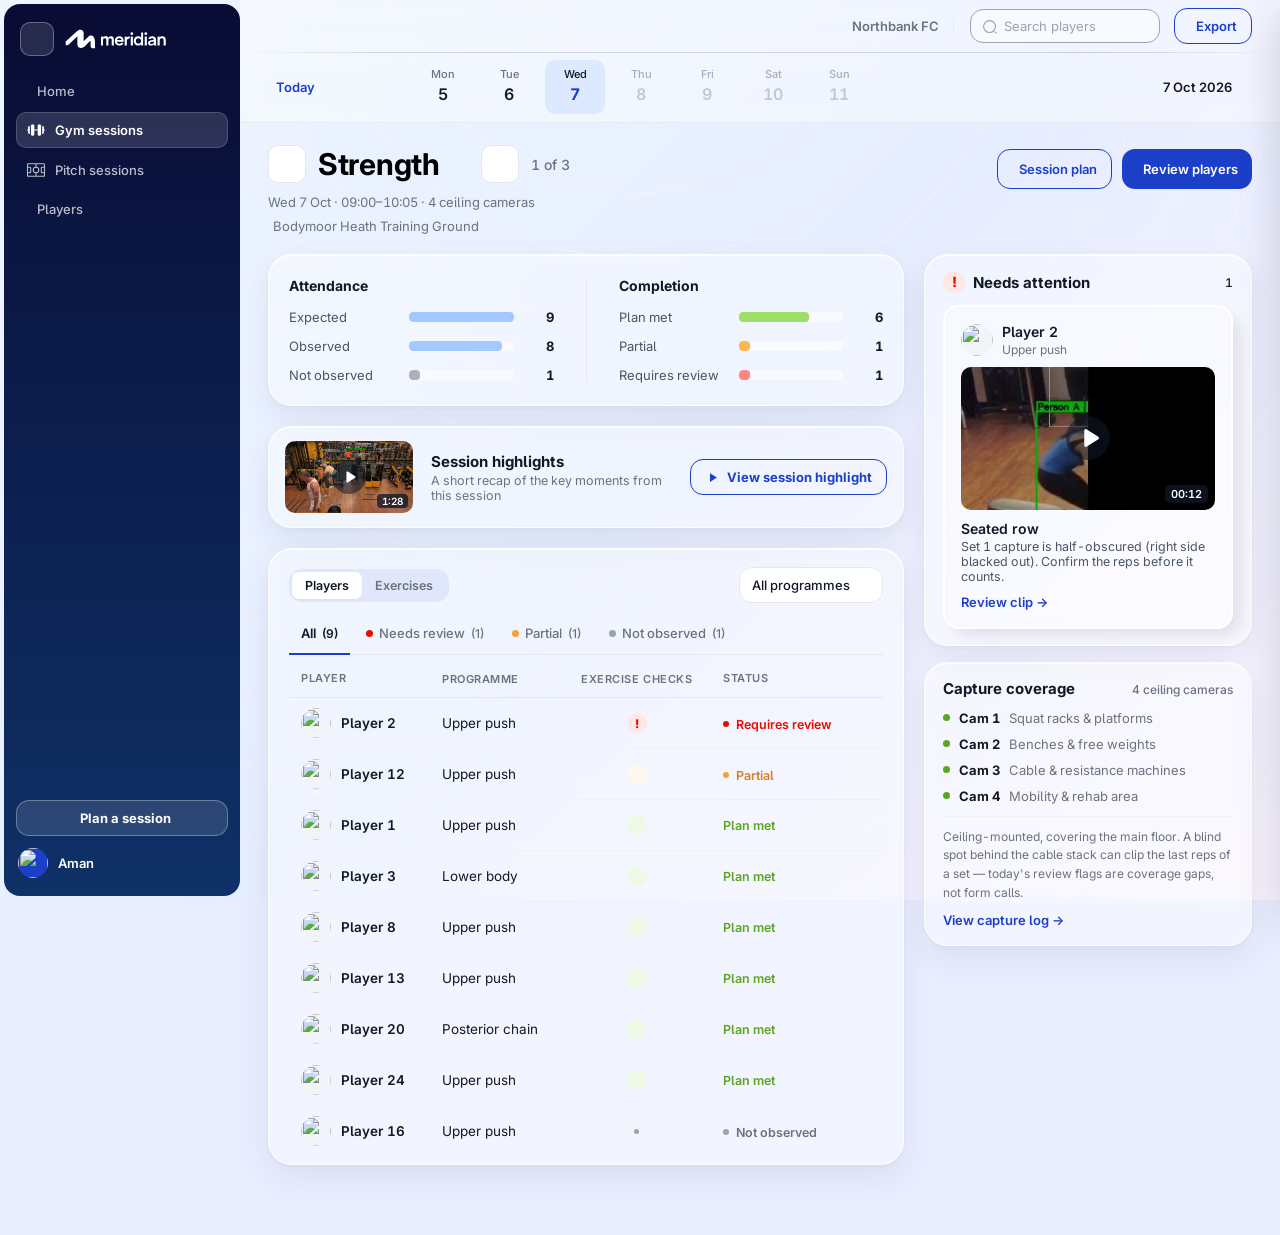
==== commit 920ac992: "Player standalone page + lighter search icon with dark hover/focus - Squad-table player row (P13) no" ====
--- a/Meridian — Gym (session overview v3).html
+++ b/Meridian — Gym (session overview v3).html
@@ -816,7 +816,8 @@
 /* search bar per Light.svg: gray outline, r8, gray magnifier, gray placeholder (our text kept) */
 .topsearch-gym{border:1px solid #9CA3AF;border-radius:8px;background:rgba(255,255,255,.5)}
 .topsearch-gym:focus-within{border-color:#6B7280;box-shadow:0 0 0 3px rgba(156,163,175,.18)}
-.topsearch-gym>svg{color:#6B7280}
+.topsearch-gym>svg{color:#9CA3AF;transition:color .12s}
+.topsearch-gym:hover>svg,.topsearch-gym:focus-within>svg{color:#6B7280}
 .topsearch-gym input::placeholder{color:#9CA3AF}
 </style>
 <style>
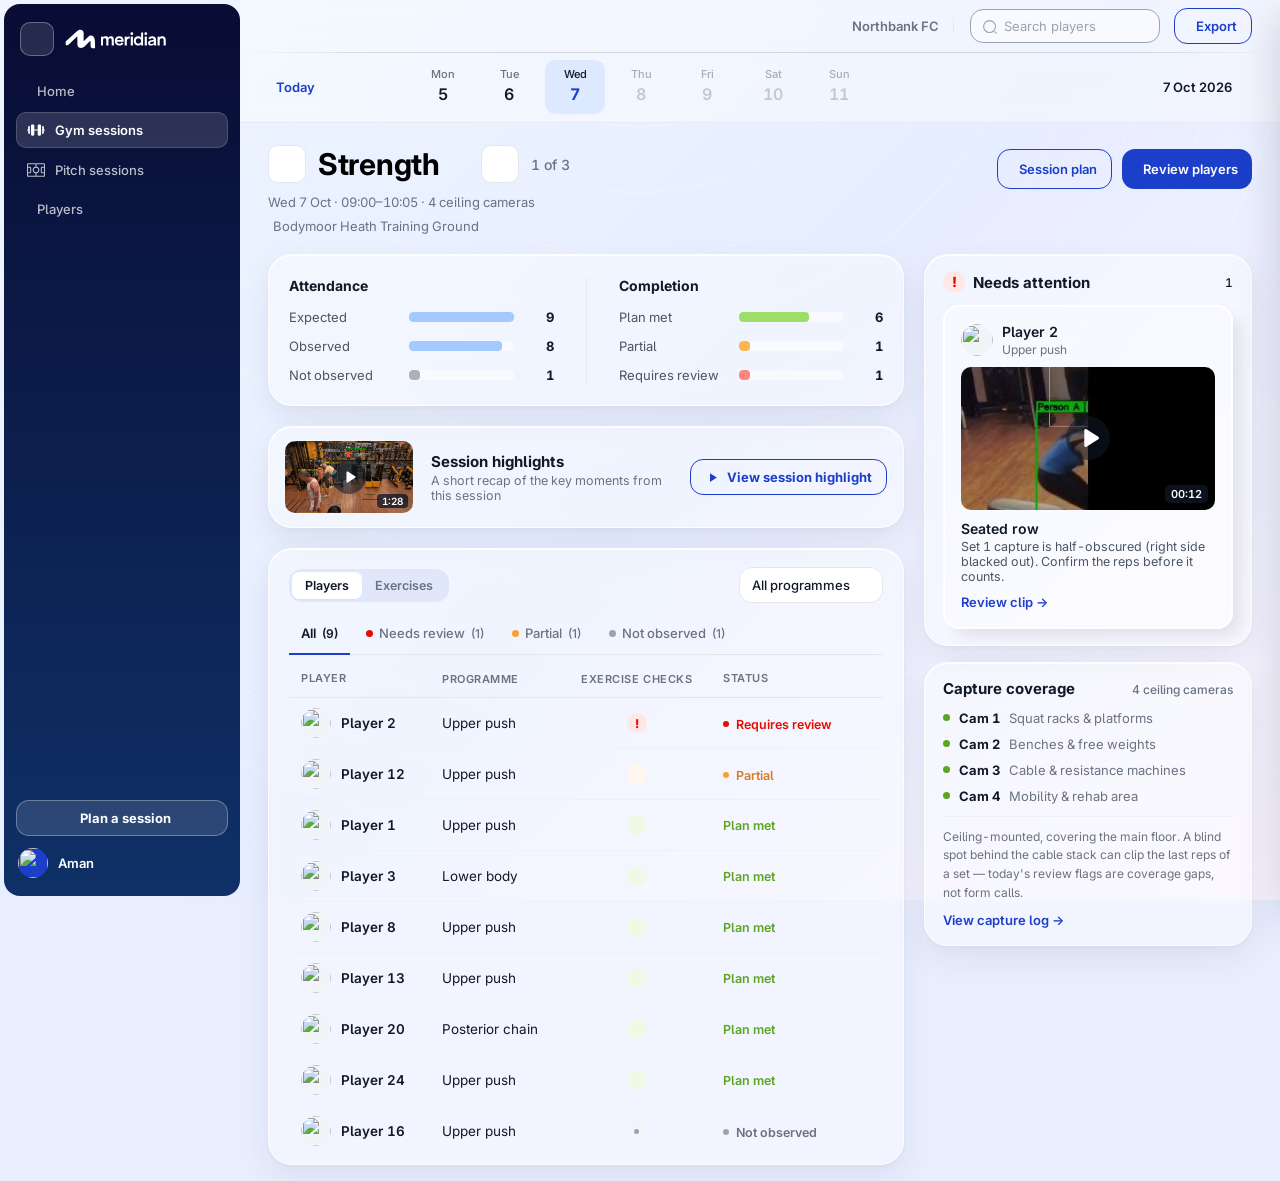
==== commit 51a59f5b: "Page bottom padding: 70/80px → 16px to match sidebar Co-Authored-By: Claude Opus 4.8 <noreply@anthro" ====
--- a/Meridian — Gym (session overview v3).html
+++ b/Meridian — Gym (session overview v3).html
@@ -82,7 +82,7 @@
 body.nav-collapsed .sidecta{width:36px;padding:0}
 body.nav-collapsed .sidecta .lbl{display:none}
 body.nav-collapsed .profile .pname{display:none}
-.main{margin-left:var(--side);margin-top:var(--top);transition:margin-left .2s ease;padding-bottom:70px}
+.main{margin-left:var(--side);margin-top:var(--top);transition:margin-left .2s ease;padding-bottom:16px}
 
 /* ---------- week strip ---------- */
 .weekstrip{display:flex;align-items:center;gap:3px;background:var(--color-surface);border-bottom:1px solid var(--color-separator);padding:8px var(--rail-inset) 8px 24px}
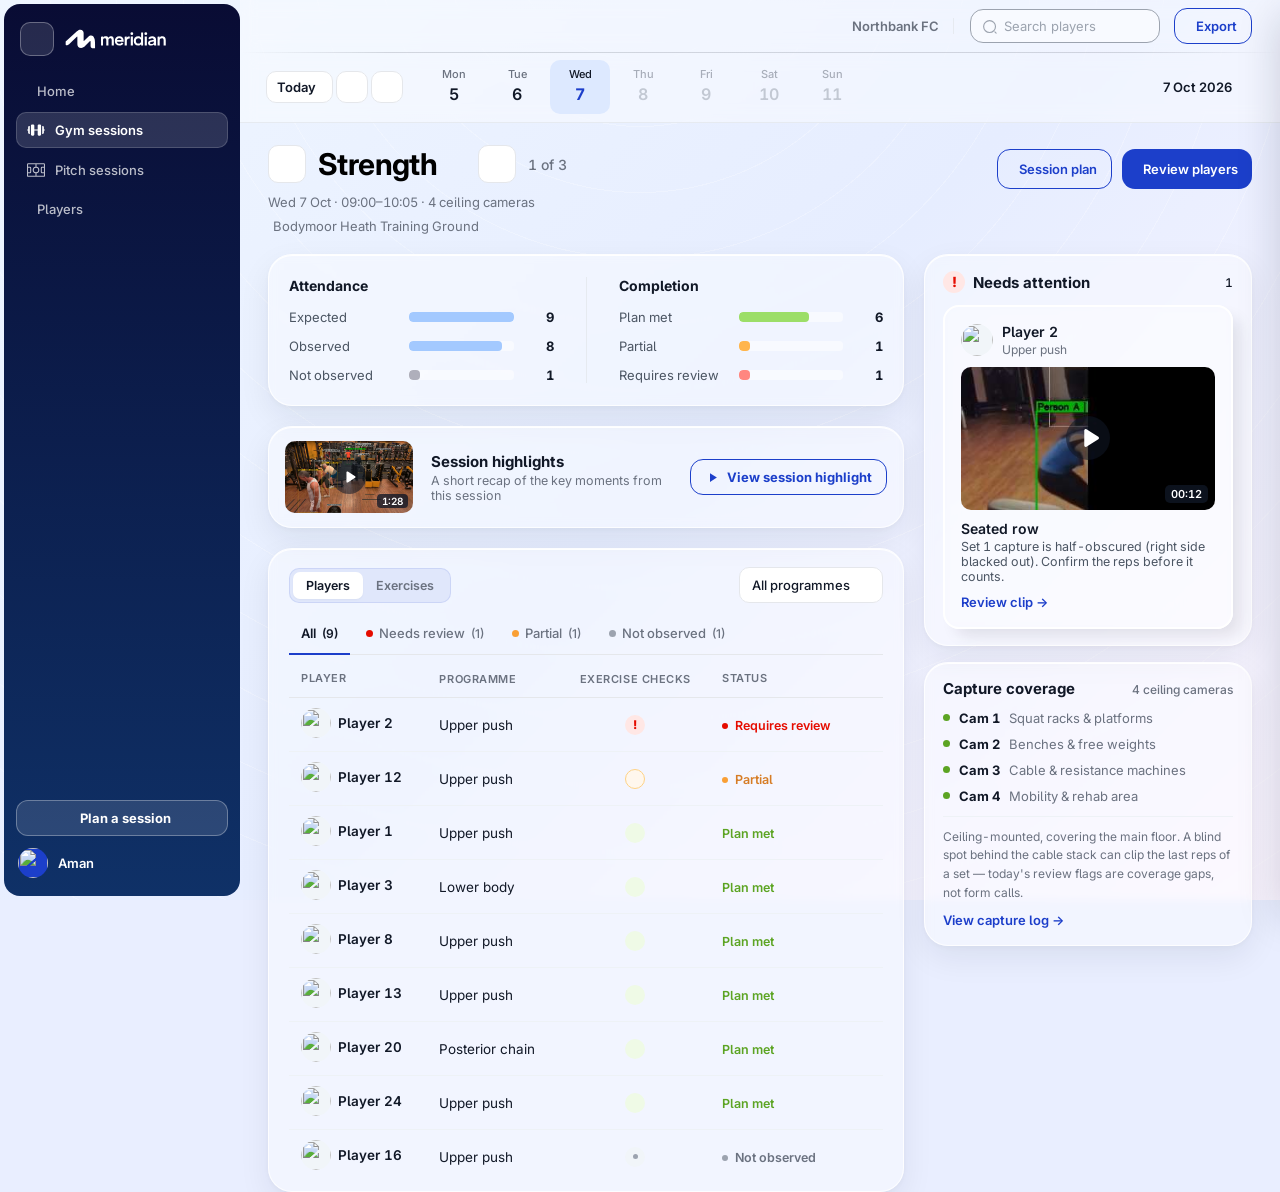
==== commit e09f3463: "Pitch: CI chart reference track + softer whisker, shared GPS/VIDEO toggle, glass-edge fixes - ciBar:" ====
--- a/Meridian — Gym (session overview v3).html
+++ b/Meridian — Gym (session overview v3).html
@@ -8,827 +8,7 @@
 <link rel="preconnect" href="https://fonts.gstatic.com" crossorigin>
 <link href="https://fonts.googleapis.com/css2?family=Inter:wght@400;500;600;700&display=swap" rel="stylesheet">
 <script src="https://unpkg.com/lucide@latest"></script>
-<style>
-:root{
-  --color-primary:#2B7FFF; --color-primary-text:#027BFC; --color-primary-hover:#1C6EF0; --color-primary-active:#1559CC;
-  --color-primary-soft:#EBF3FF; --color-primary-tint:#EBF3FF; --color-primary-border:#B4D1FF; --color-primary-ink:#027BFC;
-  --color-page:#F6F8FA; --color-surface:#FFFFFF; --color-surface-subtle:#F9FAFB; --color-surface-muted:#F1F5F9;
-  --color-border:#E5E7EB; --color-border-subtle:#EEF2F6; --color-separator:#E6EAF0;
-  --color-text:#111827; --color-text-muted:#4B5563; --color-text-soft:#6B7280; --color-text-disabled:#9CA3AF; --color-text-inverse:#FFFFFF;
-  --color-warning:#D97706; --color-warning-soft:#FEF3C7; --color-warning-ink:#92400E;
-  /* status palette */
-  --c-plan:#5CA423; --c-plan-soft:#EFFAE6;
-  --c-partial:#E58600; --c-partial-ink:#E58600; --c-partial-soft:#FFEED6;
-  --c-review:#E50C00; --c-review-soft:#FFE7E5;
-  --c-notobs:#9CA3AF; --c-notobs-soft:#EEF1F4;
-  --c-dot:#16A34A; /* calendar session dot (green, per reference) */
-  --sb-steel:#A3C9FF; --sb-steel2:#A3C9FF; --sb-grey:#AFAFBB; --sb-green:#9CDE68; --sb-gold:#FFB54D; --sb-clay:#FF8680;
-  --r-sm:6px; --r-md:10px; --r-lg:12px; --r-xl:16px; --r-pill:999px;
-  --shadow-card:0 1px 2px rgba(15,23,42,.04); --shadow-pop:0 16px 40px rgba(15,23,42,.18);
-  --ff:"Inter Display","Inter",system-ui,-apple-system,BlinkMacSystemFont,"Segoe UI",sans-serif;
-  --side:240px; --top:52px;
-  /* right inset that matches .wrap's content right edge (max-width 1420, 28px pad), at any width */
-  --rail-inset:max(28px, calc((100vw - var(--side) - 1420px)/2 + 28px));
-}
-*{margin:0;padding:0;box-sizing:border-box;corner-shape:squircle}
-/* keep true circles circular, not squircle */
-.avatar,.pnum,.brand .mark,.exc,.thumb .play,.sd,.dw-ex-thumb .pl span,.exlb-pbig span,.hl-play span{corner-shape:round}
-body{font-family:var(--ff);background:var(--color-page);color:var(--color-text);font-feature-settings:"tnum" 1,"cv05" 1;-webkit-font-smoothing:antialiased}
-.num{font-variant-numeric:tabular-nums}
-.eyebrow{font-size:11px;line-height:14px;font-weight:400;letter-spacing:.09em;text-transform:uppercase;color:var(--color-text-soft)}
-a{color:inherit;text-decoration:none}
-button{font-family:var(--ff)}
-
-/* ---------- app shell ---------- */
-.topbar{position:fixed;top:0;left:0;right:0;height:var(--top);background:var(--color-surface);border-bottom:1px solid var(--color-separator);display:flex;align-items:center;gap:14px;padding:0 var(--rail-inset) 0 20px;z-index:40}
-.brand{display:flex;align-items:center;gap:9px;font-weight:700;letter-spacing:.02em}
-.brand .mark{display:inline-grid;place-items:center;color:var(--color-text)}
-.brand .mark svg{height:22px;width:auto;display:block}
-.brandlogo{height:22px;width:auto;display:block;color:var(--color-text)}
-.brand .club{color:var(--color-text-soft);font-weight:600;font-size:13px;padding-left:12px;border-left:1px solid var(--color-separator)}
-.topclub{color:var(--color-text-soft);font-weight:600;font-size:13px;padding-right:14px;margin-right:2px;border-right:1px solid var(--color-separator)}
-.topbar .sp{flex:1}
-.btn{font-size:13px;font-weight:600;border-radius:var(--r-lg);border:1px solid var(--color-border);background:var(--color-surface);color:var(--color-text);height:36px;padding:0 14px;display:inline-flex;align-items:center;gap:7px;cursor:pointer}
-.btn:hover{background:var(--color-surface-subtle)}
-.btn.primary{background:var(--color-primary);border-color:var(--color-primary);color:#fff}
-.btn.primary:hover{background:var(--color-primary-hover)}
-.btn svg{width:16px;height:16px}
-.avatar{width:30px;height:30px;border-radius:50%;background:var(--color-primary);color:#fff;display:grid;place-items:center;font-size:12px;font-weight:700;overflow:hidden}
-.avatar img{width:100%;height:100%;object-fit:cover;display:block}
-.side{position:fixed;top:var(--top);bottom:0;left:0;width:var(--side);background:var(--color-surface);border-right:1px solid var(--color-separator);padding:16px 12px;display:flex;flex-direction:column;gap:4px;overflow:auto;z-index:30;transition:width .2s ease}
-.side .grp{margin:14px 8px 6px}
-.nav{display:flex;align-items:center;gap:10px;padding:8px 10px;border-radius:var(--r-md);border:1px solid transparent;color:var(--color-text-soft);font-size:13px;font-weight:500;cursor:pointer;text-decoration:none}
-.nav svg{width:18px;height:18px;color:var(--color-text-soft)}
-.nav:hover{background:var(--color-surface-subtle)}
-.nav.disabled{cursor:default;pointer-events:none}
-.nav.active{background:var(--color-surface-muted);border-color:rgba(31,43,39,.03);color:var(--color-text);font-weight:600}
-.nav.active svg{color:var(--color-text)}
-.nav .badge{margin-left:auto;background:var(--color-warning-soft);color:var(--color-warning-ink);font-size:11px;font-weight:700;border-radius:var(--r-pill);padding:1px 8px}
-.navtoggle{width:34px;height:34px;border-radius:var(--r-md);border:1px solid var(--color-border);background:var(--color-surface);color:var(--color-text-soft);display:grid;place-items:center;cursor:pointer;flex:none}
-.navtoggle:hover{background:var(--color-surface-subtle);color:var(--color-text)}
-.navtoggle svg{width:18px;height:18px}
-.side-foot{margin-top:auto;padding-top:12px;display:flex;flex-direction:column;gap:10px}
-.sidecta{width:100%;justify-content:center;background:var(--color-primary-tint);border-color:var(--color-primary-text);color:var(--color-primary-text);font-weight:700;border-radius:13px}
-.sidecta:hover{background:#DCEAFF}
-.profile{display:flex;align-items:center;gap:10px;padding:2px}
-.profile .pname{font-size:13px;font-weight:600;color:var(--color-text)}
-body.nav-collapsed{--side:64px}
-body.nav-collapsed .side{padding:16px 8px}
-body.nav-collapsed .side .grp{display:none}
-body.nav-collapsed .nav{position:relative;justify-content:center;padding:9px 0;gap:0}
-body.nav-collapsed .nav .lbl{display:none}
-body.nav-collapsed .nav .badge{position:absolute;top:1px;right:9px;margin:0;min-width:15px;height:15px;padding:0 4px;display:grid;place-items:center;line-height:1}
-body.nav-collapsed .side-foot{align-items:center}
-body.nav-collapsed .sidecta{width:36px;padding:0}
-body.nav-collapsed .sidecta .lbl{display:none}
-body.nav-collapsed .profile .pname{display:none}
-.main{margin-left:var(--side);margin-top:var(--top);transition:margin-left .2s ease;padding-bottom:16px}
-
-/* ---------- week strip ---------- */
-.weekstrip{display:flex;align-items:center;gap:3px;background:var(--color-surface);border-bottom:1px solid var(--color-separator);padding:8px var(--rail-inset) 8px 24px}
-.datelabel{display:flex;align-items:center;gap:9px;font-size:13px;font-weight:600;color:var(--color-text);white-space:nowrap;cursor:pointer;padding:6px 0 6px 8px;border-radius:var(--r-md);border:0;background:none;font-family:inherit}
-.datelabel:hover{background:var(--color-surface-subtle)}
-.datelabel:focus{outline:none}
-.datelabel #dateLabelTxt{display:inline-block}
-.datelabel .dl-chev{margin-left:-3px}
-.datelabel svg{width:16px;height:16px;color:var(--color-text-soft)}
-.datelabel .dl-chev{width:14px;height:14px}
-/* custom date popup */
-.dp-anchor{position:relative;display:inline-flex}
-.weekstrip .dp-anchor{margin-left:auto}
-.datepop{position:absolute;top:calc(100% + 10px);right:0;left:auto;z-index:50;background:var(--color-surface);border:1px solid var(--color-border);border-radius:var(--r-lg);box-shadow:var(--shadow-pop);padding:14px;width:296px}
-.datepop[hidden]{display:none}
-.dp-head{display:flex;align-items:center;justify-content:space-between;margin-bottom:10px}
-.dp-my{font-size:14px;font-weight:700;color:var(--color-text)}
-.dp-nav{display:flex;gap:4px}
-.dp-arrow{width:28px;height:28px;border:0;background:none;border-radius:var(--r-md);color:var(--color-text-soft);display:grid;place-items:center;cursor:pointer}
-.dp-arrow:hover{background:var(--color-surface-subtle);color:var(--color-text)}
-.dp-arrow svg{width:16px;height:16px}
-.dp-dow{display:grid;grid-template-columns:repeat(7,1fr);gap:2px;margin-bottom:3px}
-.dp-dow span{text-align:center;font-size:11px;font-weight:600;color:var(--color-text-soft);padding:4px 0}
-.dp-grid{display:grid;grid-template-columns:repeat(7,1fr);gap:2px}
-.dp-cell{aspect-ratio:1;border:0;background:none;border-radius:var(--r-md);font-family:inherit;font-size:13px;font-weight:500;color:var(--color-text);cursor:pointer;display:grid;place-items:center;position:relative}
-.dp-cell:hover{background:var(--color-surface-subtle)}
-.dp-cell.out{color:var(--color-text-disabled)}
-.dp-cell.disabled{color:var(--color-text-disabled);opacity:.4;cursor:default;pointer-events:none}
-.dp-cell.today{font-weight:700}
-.dp-cell.today::after{content:"";position:absolute;bottom:5px;width:4px;height:4px;border-radius:50%;background:var(--c-plan)}
-.dp-cell.sel{background:var(--color-primary);color:#fff;font-weight:600}
-.dp-cell.sel:hover{background:var(--color-primary-hover)}
-.dp-cell.sel.today::after{background:#fff}
-.dp-foot{display:flex;justify-content:flex-end;margin-top:10px;padding-top:10px;border-top:1px solid var(--color-separator)}
-.dp-today{border:0;background:none;color:var(--color-primary-text);font-size:13px;font-weight:600;cursor:pointer;padding:5px 10px;border-radius:var(--r-md);font-family:inherit}
-.dp-today:hover{background:var(--color-primary-tint)}
-.weeknav{width:28px;height:40px;border:0;background:none;color:var(--color-text-soft);display:grid;place-items:center;cursor:pointer;border-radius:var(--r-md)}
-.weeknav:hover{background:var(--color-surface-subtle);color:var(--color-text)}
-.weeknav svg{width:18px;height:18px}
-.days{display:flex;gap:6px;margin:0 10px 0 18px}
-.day{width:60px;padding:6px 4px 9px;display:flex;flex-direction:column;align-items:center;gap:3px;border-radius:var(--r-md);position:relative;background:none;border:1px solid transparent;cursor:pointer;font-family:inherit}
-.day .dow{font-size:11px;font-weight:500;color:var(--color-text-soft)}
-.day .dnum{font-size:16px;font-weight:600;color:var(--color-text);font-variant-numeric:tabular-nums}
-.day.sel{background:var(--color-primary-tint)}
-.day.sel .dow{color:var(--color-text)}
-.day.sel .dnum{color:var(--color-primary-text);font-weight:700}
-.day.future{opacity:.55;cursor:default;pointer-events:none}
-.day.future .dnum{color:var(--color-text-disabled)}
-.todaybtn{display:inline-flex;align-items:center;gap:5px;font-size:13px;font-weight:600;border:0;background:none;color:var(--color-primary-text);border-radius:var(--r-md);padding:7px 10px;cursor:pointer;white-space:nowrap;margin-left:2px}
-.todaybtn svg{width:15px;height:15px}
-.todaybtn:hover{background:var(--color-surface-subtle)}
-
-/* ---------- content ---------- */
-.wrap{max-width:1420px;margin:0 auto;padding:22px 28px 0}
-.crumb{font-size:12.5px;color:var(--color-text-soft);margin-bottom:8px}
-.crumb b{color:var(--color-text-muted);font-weight:600}
-.phead{display:flex;align-items:flex-start;gap:20px;flex-wrap:wrap;margin-bottom:4px}
-.phead .pt{flex:1;min-width:0}
-.titleline{display:flex;align-items:center;gap:12px}
-h1{font-size:30px;line-height:36px;font-weight:700;letter-spacing:-.01em}
-.sessnav{width:38px;height:38px;border:1px solid var(--color-border);background:var(--color-surface);border-radius:var(--r-md);color:var(--color-text);display:grid;place-items:center;cursor:pointer;flex:none}
-.sessnav:hover{background:var(--color-surface-subtle)}
-.sessnav:disabled{color:var(--color-text-disabled);cursor:default;background:var(--color-surface)}
-.sessnav:disabled:hover{background:var(--color-surface)}
-.sessnav svg{width:20px;height:20px}
-.sesstitle-wrap{position:relative;display:inline-flex}
-.sesstitle-btn{display:inline-flex;align-items:center;gap:7px;border:0;background:none;cursor:pointer;padding:0;font-family:inherit}
-.sesstitle-btn .st-chev{width:22px;height:22px;color:var(--color-text-soft);flex:none}
-.sesscount{font-size:14px;color:var(--color-text-soft);font-weight:500}
-.sesspop{position:absolute;top:calc(100% + 10px);left:0;z-index:50;background:var(--color-surface);border:1px solid var(--color-border);border-radius:var(--r-lg);box-shadow:var(--shadow-pop);padding:6px;min-width:300px}
-.sesspop[hidden]{display:none}
-.sessrow{display:flex;align-items:center;gap:16px;width:100%;border:0;background:none;cursor:pointer;padding:11px 14px;border-radius:var(--r-md);font-family:inherit;text-align:left}
-.sessrow:hover{background:var(--color-surface-subtle)}
-.sessrow.active{background:var(--color-primary-tint)}
-.sr-time{font-size:14px;color:var(--color-text-soft);width:48px;flex:none}
-.sessrow.active .sr-time{color:var(--color-primary-ink)}
-.sr-name{font-size:15px;font-weight:600;color:var(--color-text)}
-.sessrow.active .sr-name{color:var(--color-primary-ink)}
-.sr-check{margin-left:auto;color:var(--color-primary-text);display:none;place-items:center}
-.sessrow.active .sr-check{display:inline-grid}
-.sr-check svg{width:18px;height:18px}
-.donepill{display:inline-flex;align-items:center;gap:5px;background:var(--c-plan-soft);color:var(--c-plan);font-size:12px;font-weight:600;border-radius:var(--r-pill);padding:5px 11px}
-.donepill svg{width:14px;height:14px}
-.sublinerow{display:flex;flex-direction:column;align-items:flex-start;gap:8px;margin-top:11px}
-.subline{font-size:13px;color:var(--color-text-soft)}
-.gymloc{display:flex;align-items:center;gap:5px;font-size:13px;color:var(--color-text-soft);white-space:nowrap}
-.gymloc svg{width:14px;height:14px}
-.headacts{display:flex;gap:10px;align-self:flex-start;padding-top:4px}
-.headacts .btn{height:40px}
-
-.cols{display:flex;gap:20px;align-items:flex-start;margin-top:20px}
-.col-main{flex:1;min-width:0}
-.col-rail{width:328px;flex:none}
-.panel{background:var(--color-surface);border-radius:var(--r-lg);box-shadow:var(--shadow-card)}
-
-/* attendance + completion */
-.statspanel{padding:20px;margin-bottom:20px}
-/* session highlights banner */
-.highlightbox{display:flex;align-items:center;gap:18px;padding:14px 16px;margin-bottom:20px;cursor:pointer}
-.highlightbox:hover{background:var(--color-surface-subtle)}
-.hl-thumb{position:relative;width:128px;height:72px;border-radius:var(--r-md);overflow:hidden;flex:none;background:var(--color-surface-muted)}
-.hl-thumb img{width:100%;height:100%;object-fit:cover;display:block}
-.hl-play{position:absolute;inset:0;display:grid;place-items:center}
-.hl-play span{width:34px;height:34px;border-radius:50%;background:rgba(17,24,39,.55);display:grid;place-items:center;color:#fff}
-.hl-play span svg{width:16px;height:16px;margin-left:2px}
-.hl-play span svg path{stroke:currentColor;stroke-width:2.6;stroke-linejoin:round;stroke-linecap:round}
-.hl-dur{position:absolute;right:5px;bottom:5px;background:rgba(17,24,39,.78);color:#fff;font-size:10px;font-weight:600;border-radius:4px;padding:1px 5px}
-.hl-text{flex:1;min-width:0}
-.hl-title{font-size:15px;font-weight:700;color:var(--color-text)}
-.hl-sub{font-size:12.5px;color:var(--color-text-soft);margin-top:2px}
-.hl-cta{flex:none;background:var(--color-primary-tint);border-color:var(--color-primary-text);color:var(--color-primary-text);font-weight:700}
-.hl-cta svg{width:15px;height:15px}
-@media(max-width:560px){.highlightbox{flex-wrap:wrap}.hl-cta{width:100%;justify-content:center}}
-.statgroups{display:flex}
-.statgroup{flex:1;padding:2px 0;min-width:0}
-.sg-sep{width:1px;background:var(--color-separator);margin:2px 32px}
-.sg-title{font-size:14px;font-weight:700;color:var(--color-text);margin-bottom:15px}
-.sg-rows{display:flex;flex-direction:column;gap:13px}
-.sgrow{display:flex;align-items:center;gap:14px}
-.sg-lab{width:106px;flex:none;font-size:13px;color:var(--color-text-muted)}
-.sg-track{flex:1;height:10px;border-radius:4px;background:var(--color-surface-muted);overflow:hidden}
-.sg-track>i{display:block;height:100%;border-radius:4px}
-.sg-val{width:26px;flex:none;text-align:right;font-size:13px;font-weight:700;font-variant-numeric:tabular-nums;color:var(--color-text)}
-.sg-foot{font-size:11.5px;color:var(--color-text-disabled);margin-top:15px}
-@media(max-width:640px){.statgroups{flex-direction:column;gap:18px}.sg-sep{display:none}.statgroup{padding:0}}
-
-/* player completion */
-.tablepanel{padding:18px 20px 8px}
-.tphead{display:flex;align-items:center;gap:14px;flex-wrap:wrap;margin-bottom:14px}
-.tphead .selectwrap{margin-left:auto}
-.topsearch-gym{display:flex;align-items:center;gap:7px;height:34px;width:190px;border:1px solid var(--color-border);border-radius:var(--r-md);background:var(--color-surface-subtle);padding:0 11px}
-.topsearch-gym:focus-within{background:var(--color-surface);border-color:var(--color-primary-border);box-shadow:0 0 0 3px var(--color-primary-soft)}
-.topsearch-gym>svg{width:15px;height:15px;color:var(--color-text-soft);flex:none}
-.topsearch-gym input{flex:1;border:0;background:none;outline:none;font-family:inherit;font-size:13px;color:var(--color-text);min-width:0}
-.topsearch-gym input::placeholder{color:var(--color-text-soft)}
-.seg{display:inline-flex;background:var(--color-surface-muted);border-radius:13px;padding:3px}
-.segb{border:0;background:none;font-size:12.5px;font-weight:600;color:var(--color-text-soft);padding:6px 13px;border-radius:7px;cursor:pointer}
-.segb.active{background:var(--color-surface);color:var(--color-text);box-shadow:var(--shadow-card)}
-.search{display:flex;align-items:center;gap:7px;border:1px solid var(--color-border);border-radius:var(--r-md);padding:0 11px;height:36px;background:var(--color-surface)}
-.search svg{width:15px;height:15px;color:var(--color-text-soft)}
-.search input{border:0;outline:0;font-family:inherit;font-size:13px;width:140px;background:none;color:var(--color-text)}
-.selectwrap{position:relative;display:inline-flex;align-items:center}
-.selectwrap select{appearance:none;border:1px solid var(--color-border);border-radius:13px;height:36px;padding:0 32px 0 12px;font-family:inherit;font-size:13px;font-weight:500;color:var(--color-text);background:var(--color-surface);cursor:pointer}
-.selectwrap svg{width:15px;height:15px;color:var(--color-text-soft);position:absolute;right:10px;pointer-events:none}
-.ptabs{display:flex;gap:4px;border-bottom:1px solid var(--color-border);margin-bottom:4px}
-.ptab{border:0;background:none;font-size:13px;font-weight:500;color:var(--color-text-soft);padding:8px 12px 12px;cursor:pointer;border-bottom:2px solid transparent;margin-bottom:-1px;display:flex;align-items:center;gap:6px}
-.ptab span{color:var(--color-text-soft);font-weight:500;font-size:12px}
-.ptab-dot{width:7px;height:7px;border-radius:50%;corner-shape:round;flex:none;display:inline-block}
-.ptab.active{color:var(--color-text);border-bottom-color:var(--color-primary-text);font-weight:600}
-.ptab.active span{color:var(--color-text);font-weight:600}
-
-.ptable{width:100%;border-collapse:collapse}
-.ptable th{text-align:left;font-size:11px;letter-spacing:.05em;text-transform:uppercase;color:var(--color-text-soft);font-weight:600;padding:12px 12px 10px;border-bottom:1px solid var(--color-border);white-space:nowrap}
-.ptable th.sortable{cursor:pointer;user-select:none}
-.ptable th .sico{width:13px;height:13px;vertical-align:-2px;margin-left:3px;color:var(--color-text-disabled)}
-.ptable td{padding:10px 12px;border-bottom:1px solid var(--color-border-subtle);font-size:13.5px;vertical-align:middle}
-.ptable tbody tr:last-child td{border-bottom:0}
-.prow{cursor:pointer}
-.prow:hover td{background:var(--color-surface-subtle)}
-.pcell{display:flex;align-items:center;gap:10px}
-.pnum{width:30px;height:30px;border-radius:50%;background:var(--color-primary-tint);color:var(--color-primary-ink);display:grid;place-items:center;font-size:12px;font-weight:700;flex:none;overflow:hidden}
-.pnum.pphoto{background:var(--color-surface-muted)}
-.pnum img{width:100%;height:100%;object-fit:cover;border-radius:50%;display:block}
-.pname{font-weight:600}
-.exrow{display:flex;gap:6px}
-.ptable th.exc-col,.ptable td.exc-col{text-align:center}
-.exc-col .exrow{justify-content:center}
-.exc{width:20px;height:20px;border-radius:50%;display:inline-grid;place-items:center;flex:none}
-.exc svg{width:12px;height:12px;stroke-width:3}
-.exc.p svg{stroke-width:4}
-.exc.o{background:var(--c-plan-soft);color:var(--c-plan)}
-.exc.p{background:var(--c-partial-soft);color:var(--c-partial-ink)}
-.exc.f{background:var(--c-review-soft);color:var(--c-review);font-size:12px;font-weight:800}
-.exc.n{background:var(--color-surface-muted)}
-.exc.n::after{content:"";width:5px;height:5px;border-radius:50%;background:var(--color-text-disabled)}
-.stag{display:inline-flex;align-items:center;gap:7px;font-size:12.5px;font-weight:600}
-.stag .sd{width:6px;height:6px;border-radius:50%;flex:none}
-.stag.plan{color:var(--c-plan)} .stag.partial{color:var(--c-partial-ink)} .stag.review{color:var(--c-review)} .stag.notobs{color:var(--color-text-soft)}
-.tdet{color:var(--color-text-muted)}
-.chev{color:var(--color-text-disabled)}
-.chev svg{width:16px;height:16px}
-.minibar{width:90px;height:7px;border-radius:var(--r-pill);background:var(--color-surface-muted);overflow:hidden;display:inline-block;vertical-align:middle;margin-right:8px}
-.minibar>i{display:block;height:100%;background:var(--c-plan);border-radius:var(--r-pill)}
-
-/* exercises view: per-player breakdown */
-.exlegend{margin-left:auto;display:flex;align-items:center;gap:16px;padding-bottom:6px}
-.exlegend>span{display:inline-flex;align-items:center;gap:6px;font-size:12.5px;color:var(--color-text-muted)}
-.exlegend .lgi{width:20px;height:20px;display:inline-grid;place-items:center}
-.extable{table-layout:fixed}
-.extable th.ex-c,.extable td.ex-c{text-align:center}
-.extable col.c-presc,.extable col.c-done{width:150px}
-.extable col.c-status{width:120px}
-.extable td.ex-c.num{color:var(--color-text-muted);font-variant-numeric:tabular-nums}
-.exgroup{cursor:pointer}
-.exgroup>td{background:var(--color-surface-subtle);border-top:1px solid var(--color-border);border-bottom:1px solid var(--color-border);padding:11px 12px}
-.exgroup:hover>td{background:var(--color-surface-muted)}
-.exg-inner{display:flex;align-items:center;gap:11px}
-.exg-chev{width:18px;height:18px;color:var(--color-text-soft);flex:none;transition:transform .15s}
-.exgroup.collapsed .exg-chev{transform:rotate(-90deg)}
-.exg-name{font-weight:700;color:var(--color-text)}
-.exg-bar{width:1px;height:15px;background:var(--color-separator);margin:0 2px;flex:none}
-.exg-prog{color:var(--color-text-muted);font-size:13.5px}
-.exg-count{margin-left:auto;font-size:13px;color:var(--color-text-soft);white-space:nowrap}
-.exitem>td{padding:11px 12px;border-bottom:1px solid var(--color-border-subtle);font-size:13.5px}
-.exitem .ex-name{padding-left:34px;color:var(--color-text)}
-.exitem.playable{cursor:pointer}
-.exitem.playable:hover>td{background:var(--color-surface-subtle)}
-.sti{display:inline-grid;place-items:center;width:20px;height:20px;vertical-align:middle}
-.sti svg{width:20px;height:20px}
-
-.tfoot{display:flex;align-items:center;justify-content:flex-end;padding:14px 4px;font-size:13px;color:var(--color-text-soft)}
-.tfoot:empty{display:none}
-.pager{display:flex;gap:4px;align-items:center}
-.pgb{min-width:30px;height:30px;border:1px solid var(--color-border);background:var(--color-surface);border-radius:var(--r-md);font-size:13px;font-weight:600;color:var(--color-text-muted);cursor:pointer;display:grid;place-items:center;padding:0 7px}
-.pgb:hover{background:var(--color-surface-subtle)}
-.pgb.active{background:var(--color-primary);border-color:var(--color-primary);color:#fff}
-.pgb:disabled{opacity:.4;cursor:default}
-.pgb svg{width:15px;height:15px}
-
-/* right rail */
-.railcard{padding:16px 18px;margin-bottom:16px}
-.rc-head{display:flex;align-items:baseline;justify-content:space-between;font-size:15px;font-weight:700;margin-bottom:12px}
-.rc-count{font-size:12px;color:var(--color-text-soft);font-weight:500}
-.rc-title{display:inline-flex;align-items:center;gap:8px}
-.rc-ic{width:22px;height:22px;border-radius:50%;background:var(--c-review-soft);color:var(--c-review);display:inline-grid;place-items:center;flex:none;font-size:14px;font-weight:800;line-height:1}
-.rc-ic svg{width:14px;height:14px}
-.clipcard{border:1px solid var(--color-border);border-radius:var(--r-md);padding:12px;margin-bottom:12px}
-.clipcard:last-child{margin-bottom:0}
-.cc-top{display:flex;align-items:center;gap:9px;margin-bottom:10px}
-.cc-top .pnum{width:32px;height:32px;font-size:11px}
-.cc-name{font-size:14px;font-weight:600}
-.cc-prog{font-size:12px;color:var(--color-text-soft);margin-top:2px}
-.cc-flag{margin-left:auto;display:inline-flex;align-items:center;gap:4px;font-size:12px;font-weight:600;color:var(--c-review);background:var(--c-review-soft);padding:3px 9px;border-radius:var(--r-pill)}
-.cc-flag svg{width:13px;height:13px}
-.thumb{position:relative;border-radius:var(--r-md);overflow:hidden;aspect-ratio:16/9;background:var(--color-surface-muted);margin-bottom:10px}
-.dw-body>.thumb{margin-bottom:calc(8px - 28px)} /* net 8px gap to the capture section (offsets the 28px column gap) */
-.thumb img{width:100%;height:100%;object-fit:cover;display:block}
-.thumb .play{position:absolute;inset:0;margin:auto;width:44px;height:44px;border-radius:50%;background:rgba(17,24,39,.55);color:#fff;display:grid;place-items:center}
-.thumb .play svg{width:26px;height:26px;margin-left:3px}
-.thumb .play svg path,.dw-ex-thumb .pl span svg path,.exlb-pbig span svg path{stroke:currentColor;stroke-width:2.6;stroke-linejoin:round;stroke-linecap:round}
-.thumb .dur{position:absolute;right:7px;bottom:7px;background:rgba(17,24,39,.75);color:#fff;font-size:11px;font-weight:600;border-radius:5px;padding:2px 6px}
-.cc-title{font-size:14px;font-weight:600}
-.cc-note{font-size:12.5px;color:var(--color-text-muted);margin-top:2px}
-.cc-pend{font-size:11.5px;color:var(--color-text-soft);margin-top:4px}
-.cc-cta{display:inline-block;margin-top:10px;color:var(--color-primary-text);font-size:13px;font-weight:600;cursor:pointer}
-.cov{display:flex;align-items:center;gap:10px;font-size:13px;color:var(--color-text-muted);margin-bottom:6px}
-.cov svg{width:18px;height:18px;color:var(--color-text-soft)}
-.cov b{color:var(--color-text);font-weight:700}
-.camgrid{display:flex;flex-direction:column;gap:10px;margin-top:4px}
-.camrow{display:flex;align-items:center;gap:9px;font-size:13px;color:var(--color-text)}
-.camrow .camdot{width:7px;height:7px;border-radius:50%;background:var(--c-plan);flex:none}
-.camrow b{font-weight:700}
-.camrow .camzone{color:var(--color-text-soft)}
-.camnote{font-size:12px;color:var(--color-text-soft);line-height:1.55;margin-top:12px;padding-top:11px;border-top:1px solid var(--color-border-subtle)}
-.railfoot{font-size:11px;color:var(--color-text-disabled);text-align:center;padding:4px}
-
-/* drawer */
-.scrim{position:fixed;inset:0;background:rgba(17,24,39,.4);opacity:0;pointer-events:none;transition:opacity .2s;z-index:60}
-.scrim.open{opacity:1;pointer-events:auto}
-.drawer{position:fixed;top:0;right:0;bottom:0;width:440px;max-width:94vw;background:var(--color-surface);box-shadow:var(--shadow-pop);transform:translateX(100%);transition:transform .22s ease;z-index:61;display:flex;flex-direction:column;overflow:auto}
-.drawer.open{transform:none}
-.dw-head{display:flex;align-items:center;gap:12px;padding:18px 20px;border-bottom:1px solid var(--color-separator)}
-.dw-head .pnum{width:40px;height:40px}
-.dw-head .cc-name{font-size:16px}
-.dw-head .cc-prog{font-size:14px}
-.dw-close{margin-left:auto;width:32px;height:32px;border:1px solid var(--color-border);background:none;border-radius:var(--r-md);cursor:pointer;display:grid;place-items:center;color:var(--color-text-soft)}
-.dw-close svg{width:16px;height:16px}
-.dw-body{padding:18px 20px;display:flex;flex-direction:column;gap:28px}
-.dw-sec .l{font-size:11px;letter-spacing:.07em;text-transform:uppercase;color:var(--color-text-soft);font-weight:600;margin-bottom:6px}
-.dw-sec p{font-size:13.5px;line-height:1.5;color:var(--color-text)}
-.forcoach{border-left:3px solid var(--color-primary-border);background:var(--color-primary-tint);padding:10px 12px;border-radius:0 var(--r-md) var(--r-md) 0}
-.verdicts{display:flex;gap:8px}
-.vbtn{flex:1;border:1px solid var(--color-border);background:var(--color-surface);border-radius:var(--r-md);padding:10px;font-size:13px;font-weight:600;color:var(--color-text-muted);cursor:pointer}
-.vbtn:hover{background:var(--color-surface-subtle)}
-.vbtn.confirm{color:var(--color-primary-text);background:var(--color-primary-tint);border-color:var(--color-primary-border)}
-.vd-primary{display:flex;align-items:center;justify-content:center;gap:8px;width:100%;font-size:14px;font-weight:700;color:var(--color-primary-text);background:var(--color-primary-tint);border:1px solid var(--color-primary-text);border-radius:var(--r-lg);padding:11px 14px;cursor:pointer;font-family:inherit}
-.vd-primary:hover{background:#DCEAFF}
-.vd-primary svg{width:17px;height:17px}
-.vd-actions{display:grid;grid-template-columns:1fr auto 1fr;align-items:center;margin-top:12px}
-.vd-act{display:inline-flex;align-items:center;gap:7px;font-size:13.5px;font-weight:600;color:var(--color-primary-text);background:none;border:0;padding:0;cursor:pointer;font-family:inherit;justify-self:center}
-.vd-act svg{width:16px;height:16px}
-.vd-act:hover{color:var(--color-primary-hover)}
-.vd-sep{width:1px;height:16px;background:var(--color-border)}
-.vd-legend{list-style:none;margin:14px 0 0;padding:0;display:grid;gap:8px}
-.vd-legend li{font-size:12.5px;color:var(--color-text-soft);line-height:1.45;display:flex;gap:8px}
-.vd-legend b{flex:none;min-width:58px;color:var(--color-text-muted);font-weight:650}
-.vd-card{border:1px solid var(--color-border);border-radius:var(--r-lg);padding:14px 16px;background:var(--color-surface)}
-.vd-sub{font-size:13.5px;line-height:1.5;color:var(--color-text);margin-bottom:14px}
-/* ---- per-set review drawer (review + partial) ---- */
-.rv2-av{position:relative;display:inline-flex}
-.rv2-avnum{position:absolute;left:-3px;bottom:-4px;background:var(--color-surface);border:1px solid var(--color-border);border-radius:5px;font-size:10px;font-weight:700;color:var(--color-text-muted);padding:0 4px;line-height:15px}
-.rv2-head-txt{min-width:0}
-.rv2-head-sub{display:flex;align-items:center;gap:9px;margin-top:3px}
-.rv2-pill{display:inline-flex;align-items:center;gap:5px;font-size:12px;font-weight:600;border-radius:999px;padding:3px 9px;color:var(--c-partial-ink);background:var(--c-partial-soft)}
-.rv2-pill-review{color:var(--c-review);background:var(--c-review-soft)}
-.rv2-pdot{width:6px;height:6px;border-radius:50%;background:currentColor}
-.rv2-body{gap:16px}
-.rv2-body>.thumb{margin:0}
-.rv2-body>.dw-sec{margin-top:20px} /* +20px gap between the review card and the assigned-exercises list */
-.rv2-nav{display:flex;align-items:center;justify-content:space-between;gap:10px}
-.rv2-title{display:flex;align-items:center;gap:11px;min-width:0}
-.rv2-title b{font-size:16px;font-weight:600;color:var(--color-text)}
-.rv2-vsep{flex:none;width:1px;height:16px;background:var(--color-border)}
-.rv2-set{font-size:14px;color:var(--color-text-soft)}
-.rv2-pager{display:flex;align-items:center;gap:8px;flex:none}
-.rv2-count{font-size:13px;color:var(--color-text-soft);margin-right:2px}
-.rv2-arrow{width:34px;height:32px;display:grid;place-items:center;border:1px solid var(--color-border);background:var(--color-surface);border-radius:var(--r-md);cursor:pointer;color:var(--color-text-muted)}
-.rv2-arrow:hover:not(:disabled){background:var(--color-surface-subtle)}
-.rv2-arrow:disabled{opacity:.4;cursor:default}
-.rv2-arrow svg{width:17px;height:17px}
-.rv2-issue{display:flex;gap:10px;align-items:flex-start}
-.rv2-issue-ic{flex:none;width:22px;height:22px;border-radius:50%;display:grid;place-items:center;background:var(--c-review-soft);color:var(--c-review);font-size:14px;font-weight:800;line-height:1;margin-top:1px} /* same as the "Needs attention" red chip (.rc-ic) */
-.rv2-issue.is-partial .rv2-issue-ic{background:var(--c-partial-soft);color:var(--c-partial-ink)}
-.rv2-issue.is-notobs .rv2-issue-ic{background:var(--c-notobs-soft);color:var(--color-text-soft)}
-.rv2-issue-ic svg{width:15px;height:15px}
-.rv2-issue-t{font-size:14px;font-weight:600;color:var(--color-text)}
-.rv2-issue-d{font-size:13px;color:var(--color-text-soft);line-height:1.45;margin-top:1px}
-.rv2-card{border-top:1px solid var(--color-border);padding-top:16px}
-.rv2-rtitle{font-size:16px;font-weight:600;color:var(--color-text)}
-.rv2-rsub{font-size:13px;color:var(--color-text-soft);margin-top:2px}
-.rv2-stats{display:grid;grid-template-columns:1fr auto 1fr;gap:16px;align-items:center;margin:14px 0 16px}
-.rv2-stats-one{grid-template-columns:1fr}
-.rv2-vline{width:1px;height:38px;background:var(--color-border)}
-.rv2-stat-l{font-size:12.5px;color:var(--color-text-soft);margin-bottom:5px}
-.rv2-stat-v{font-size:17px;font-weight:600;color:var(--color-text)}
-.rv2-amber{display:flex;align-items:center;gap:7px;color:var(--c-partial-ink)}
-.rv2-dot{width:9px;height:9px;border-radius:50%;background:var(--c-partial)}
-.rv2-actions{display:grid;grid-template-columns:1fr 1fr;gap:10px}
-.rv2-actions-gap{margin-top:14px}
-.rv2-actions .btn{height:40px;width:100%;justify-content:center} /* match the session-planner buttons */
-.rv2-actions .btn.rv2-confirm{background:var(--color-primary-tint);border-color:var(--color-primary-text);color:var(--color-primary-text);font-weight:700} /* tint secondary CTA, like "Plan a session" (.sidecta), without its click handler */
-.rv2-actions .btn.rv2-confirm:hover{background:#DCEAFF}
-.rv2-actions .btn.rv2-confirm svg{stroke-width:2.2} /* thicker tick */
-.rv2-actions .btn:not(.rv2-confirm) svg{width:14px;height:14px} /* smaller pencil */
-.rv2-dismiss-wrap{text-align:right;margin-top:12px}
-.rv2-dismiss{display:inline-flex;align-items:center;gap:7px;font-size:13px;font-weight:600;color:var(--color-text-soft);background:none;border:0;padding:0;cursor:pointer;font-family:inherit;text-decoration:underline;text-underline-offset:2px}
-.rv2-dismiss:hover{color:var(--color-text-muted)}
-.rv2-dismiss svg{width:15px;height:15px}
-.dw-note{font-size:12px;color:var(--color-text-soft);text-align:center}
-/* session plan drawer */
-.dw-plan-name{font-size:18px;font-weight:700;color:var(--color-text);margin-top:3px}
-.plan-meta{display:flex;flex-direction:column;gap:11px;background:var(--color-surface-subtle);border:1px solid var(--color-border);border-radius:var(--r-md);padding:14px 16px}
-.pm-item{display:flex;align-items:center;gap:11px;font-size:13px;color:var(--color-text-muted)}
-.pm-item svg{width:16px;height:16px;color:var(--color-text-soft);flex:none}
-.pm-item b{color:var(--color-text);font-weight:600}
-.timeline{display:flex;flex-direction:column}
-.tl-row{display:flex;align-items:flex-start;gap:14px;padding:11px 0;border-bottom:1px solid var(--color-border-subtle)}
-.tl-row:last-child{border-bottom:0;padding-bottom:0}
-.tl-time{font-size:13px;font-weight:600;color:var(--color-text);width:46px;flex:none}
-.tl-main{flex:1;min-width:0}
-.tl-name{font-size:13.5px;font-weight:600;color:var(--color-text)}
-.tl-note{font-size:12.5px;color:var(--color-text-soft);margin-top:2px}
-.tl-dur{font-size:12px;color:var(--color-text-soft);flex:none;padding-top:1px}
-.plan-prog{border:1px solid var(--color-border);border-radius:var(--r-md);padding:12px 14px;margin-bottom:10px}
-.plan-prog:last-child{margin-bottom:0}
-.pp-head{display:flex;align-items:center;justify-content:space-between;margin-bottom:6px}
-.pp-name{font-size:13.5px;font-weight:700;color:var(--color-text)}
-.pp-count{font-size:11.5px;color:var(--color-text-soft);background:var(--color-surface-muted);border-radius:var(--r-pill);padding:2px 9px;font-weight:600}
-.pp-ex{display:flex;align-items:center;justify-content:space-between;gap:12px;padding:7px 0;border-top:1px solid var(--color-border-subtle)}
-.pp-ex:first-of-type{border-top:0}
-.pp-ex-name{font-size:13px;color:var(--color-text)}
-.pp-ex-rx{font-size:12.5px;color:var(--color-text-muted);white-space:nowrap}
-.plan-foot{font-size:11.5px;color:var(--color-text-disabled);padding-top:2px}
-/* drawer: assigned-exercise breakdown */
-.dw-exc-head{display:flex;align-items:center;justify-content:space-between}
-.dw-exc-count{text-transform:none;letter-spacing:0;font-weight:500;color:var(--color-text-soft);font-size:12px}
-.dw-exlist{border:1px solid var(--color-border);border-radius:var(--r-md);overflow:hidden}
-.dw-exrow{display:flex;align-items:center;gap:12px;padding:11px 13px;border-bottom:1px solid var(--color-border-subtle)}
-.dw-exrow:last-child{border-bottom:0}
-.dw-ex-main{flex:1;min-width:0}
-.dw-ex-name{font-size:13.5px;font-weight:600;color:var(--color-text)}
-.dw-ex-meta{font-size:12px;color:var(--color-text-soft);margin-top:2px}
-.dw-exrow .sti{flex:none}
-.dw-exleg{display:flex;flex-wrap:wrap;gap:10px 18px;margin-top:12px}
-.dw-exleg>span{display:inline-flex;align-items:center;gap:6px;font-size:12.5px;color:var(--color-text-muted)}
-.dw-exleg .lgi{width:20px;height:20px;display:inline-grid;place-items:center;flex:none}
-/* per-exercise video thumbnail (YouTube-style) */
-.dw-ex-thumbs{display:flex;gap:6px;flex:none}
-.dw-ex-thumb{position:relative;width:76px;height:46px;border-radius:7px;overflow:hidden;flex:none;background:var(--color-surface-muted);cursor:pointer}
-.dw-ex-thumb.blank{cursor:default;background:var(--color-surface-muted) center/cover no-repeat url('clips/placeholder_thumb.jpg')}
-.thumb.blank{background:var(--color-surface-muted) center/cover no-repeat url('clips/placeholder_thumb.jpg')}
-.dw-ex-thumb img{width:100%;height:100%;object-fit:cover;display:block}
-.dw-ex-thumb .pl{position:absolute;inset:0;display:grid;place-items:center}
-.dw-ex-thumb .pl span{width:24px;height:24px;border-radius:50%;background:rgba(17,24,39,.6);display:grid;place-items:center;color:#fff}
-.dw-ex-thumb .pl span svg{width:13px;height:13px;margin-left:1px}
-.dw-ex-thumb:hover .pl span{background:var(--color-primary)}
-.dw-ex-thumb .dur{position:absolute;right:3px;bottom:3px;background:rgba(0,0,0,.78);color:#fff;font-size:9px;font-weight:600;border-radius:3px;padding:0 3px;font-variant-numeric:tabular-nums}
-.dw-ex-thumb.nofoot{cursor:default;display:grid;place-items:center;border:1px dashed var(--color-border)}
-.dw-ex-thumb.nofoot svg{width:18px;height:18px;color:var(--color-text-disabled)}
-/* exercise clip lightbox */
-.exlb{position:fixed;inset:0;z-index:70;display:none;align-items:center;justify-content:center;background:rgba(17,24,39,.55);padding:24px}
-.exlb.open{display:flex}
-.exlb-card{background:var(--color-surface);border-radius:var(--r-lg);box-shadow:var(--shadow-pop);width:min(840px,94vw);overflow:hidden;position:relative}
-.exlb-x{position:absolute;top:10px;right:10px;z-index:2;width:30px;height:30px;border-radius:var(--r-md);border:0;background:rgba(17,24,39,.5);color:#fff;cursor:pointer;display:grid;place-items:center}
-.exlb-x svg{width:16px;height:16px}
-.exlb-video{position:relative;aspect-ratio:16/9;background:#000}
-.exlb-video img{width:100%;height:100%;object-fit:cover;display:block;opacity:.92}
-.exlb-video video{width:100%;height:100%;object-fit:contain;display:block;background:#000}
-.exlb-pbig{position:absolute;inset:0;display:grid;place-items:center}
-.exlb-pbig span{width:60px;height:60px;border-radius:50%;background:rgba(255,255,255,.92);display:grid;place-items:center;color:#111827}
-.exlb-pbig span svg{width:26px;height:26px;margin-left:3px}
-.exlb-cap{padding:14px 16px 3px;font-size:15px;font-weight:700}
-.exlb-note{padding:0 16px 16px;font-size:12px;color:var(--color-text-soft)}
-
-/* toast */
-.toast{position:fixed;left:50%;bottom:26px;transform:translateX(-50%) translateY(20px);background:var(--color-text);color:#fff;font-size:13px;font-weight:500;border-radius:var(--r-md);padding:10px 16px;display:flex;align-items:center;gap:12px;opacity:0;pointer-events:none;transition:all .2s;z-index:70}
-.toast.show{opacity:1;transform:translateX(-50%)}
-.toast a{color:#9EC5FF;font-weight:700;cursor:pointer}
-
-/* plan-a-session method picker modal */
-.modal-scrim{position:fixed;inset:0;background:rgba(17,24,39,.4);opacity:0;pointer-events:none;transition:opacity .2s;z-index:62}
-.modal-scrim.open{opacity:1;pointer-events:auto}
-.planmodal{position:fixed;top:50%;left:50%;transform:translate(-50%,-48%);width:560px;max-width:94vw;max-height:90vh;overflow:auto;background:var(--color-surface);border-radius:var(--r-xl);box-shadow:var(--shadow-pop);z-index:63;opacity:0;pointer-events:none;transition:opacity .2s,transform .2s}
-.planmodal.open{opacity:1;pointer-events:auto;transform:translate(-50%,-50%)}
-.pm-head{display:flex;align-items:flex-start;justify-content:space-between;gap:12px;padding:22px 24px 0}
-.pm-title{font-size:19px;font-weight:700;letter-spacing:-.01em}
-.pm-sub{font-size:13px;color:var(--color-text-soft);margin-top:3px}
-.pm-grid{display:grid;grid-template-columns:1fr 1fr;gap:12px;padding:18px 24px 24px}
-.pm-card{display:flex;gap:13px;align-items:flex-start;text-align:left;border:1px solid var(--color-border);border-radius:var(--r-lg);padding:15px;background:var(--color-surface);cursor:pointer;font-family:inherit}
-.pm-card:hover{border-color:var(--color-primary-border);background:var(--color-primary-tint)}
-.pm-ic{width:38px;height:38px;border-radius:var(--r-md);background:var(--color-primary-tint);color:var(--color-primary-text);display:grid;place-items:center;flex:none}
-.pm-card:hover .pm-ic{background:var(--color-surface)}
-.pm-ic svg{width:19px;height:19px}
-.pm-ct{display:flex;flex-direction:column;min-width:0}
-.pm-cl{font-size:14px;font-weight:600;color:var(--color-text)}
-.pm-cd{font-size:12.5px;color:var(--color-text-soft);margin-top:3px;line-height:1.4}
-@media(max-width:560px){.pm-grid{grid-template-columns:1fr}}
-/* attendance attestation modal */
-#attestModal{width:500px}
-#attestModal .pm-head>div{flex:1;min-width:0}
-#attestModal .pm-title{font-size:18px}
-#attestModal .pm-sub{margin-top:5px;font-size:14px}
-#attestBody{padding:18px 24px 22px}
-.attest-intro{font-size:13px;color:var(--color-text-soft);line-height:1.5;margin-bottom:14px}
-.attest-l{font-size:11px;letter-spacing:.07em;text-transform:uppercase;color:var(--color-text-soft);font-weight:600;margin-bottom:4px}
-.attest-list{display:flex;flex-direction:column;margin-bottom:4px}
-.attest-row{display:flex;align-items:center;gap:13px;padding:12px 2px;border-bottom:1px solid var(--color-border-subtle)}
-.attest-cb{width:19px;height:19px;flex:none;accent-color:var(--color-primary);cursor:pointer}
-.attest-main{flex:1;min-width:0}
-.attest-name{font-size:14px;font-weight:600;color:var(--color-text)}
-.attest-rx{font-size:13px;color:var(--color-text);margin-top:2px}
-.attest-ex{border-bottom:1px solid var(--color-border-subtle)}
-.attest-ex:last-child{border-bottom:0}
-.attest-exrow{border-bottom:0;padding-bottom:7px}
-.attest-sets{margin:0 0 9px 36px;display:flex;flex-direction:column;border-left:2px solid var(--color-border-subtle);padding-left:13px}
-.attest-setrow{display:flex;align-items:center;gap:11px;padding:6px 2px}
-.attest-setname{flex:1;font-size:13px;color:var(--color-text-muted)}
-.attest-setedit{display:grid;place-items:center;width:26px;height:26px;border:0;background:none;color:var(--color-text-soft);cursor:pointer;border-radius:6px;font-family:inherit}
-.attest-setedit:hover{background:var(--color-surface-subtle);color:var(--color-text)}
-.attest-setedit svg{width:15px;height:15px}
-.attest-seteditwrap{flex:1;display:flex;align-items:center;gap:8px}
-.attest-setlbl{font-size:13px;color:var(--color-text-muted);flex:none}
-.se-reps{width:72px;text-align:center;border:1px solid var(--color-border);border-radius:var(--r-md);padding:6px 8px;font-family:inherit;font-size:13px;background:var(--color-surface);color:var(--color-text);outline:none}
-.se-reps:focus{border-color:var(--color-primary-border);box-shadow:0 0 0 3px var(--color-primary-soft)}
-.se-save,.se-cancel{font-family:inherit;font-size:12.5px;font-weight:600;padding:6px 11px;border-radius:var(--r-md);cursor:pointer;border:1px solid var(--color-border);background:var(--color-surface);color:var(--color-text)}
-.se-save{background:var(--color-primary);color:#fff;border-color:var(--color-primary)}
-.attest-extra{font-size:11px;font-weight:700;letter-spacing:.04em;text-transform:uppercase;color:var(--c-plan);background:var(--c-plan-soft);border-radius:var(--r-pill);padding:2px 8px;margin-left:8px;vertical-align:middle}
-.attest-del{border:0;background:none;color:var(--color-text-disabled);cursor:pointer;padding:5px;display:grid;place-items:center;flex:none}
-.attest-del:hover{color:var(--c-review)}
-.attest-del svg{width:16px;height:16px}
-.attest-confirm-del{display:inline-flex;align-items:center;gap:8px;flex:none}
-.attest-confirm-del>span{font-size:12.5px;color:var(--color-text-soft);white-space:nowrap}
-.acd-yes{font-size:12.5px;font-weight:700;color:var(--c-review);background:var(--c-review-soft);border:0;border-radius:var(--r-md);padding:5px 11px;cursor:pointer;font-family:inherit}
-.acd-yes:hover{background:#FFD9D6}
-.acd-no{font-size:12.5px;font-weight:600;color:var(--color-text-soft);background:none;border:0;cursor:pointer;font-family:inherit;padding:5px 4px}
-.acd-no:hover{color:var(--color-text)}
-.attest-acts{display:inline-flex;align-items:center;gap:9px;flex:none}
-.attest-edit{border:0;background:none;color:var(--color-text-disabled);cursor:pointer;padding:5px;display:grid;place-items:center}
-.attest-edit:hover{color:var(--color-primary-text)}
-.attest-edit svg{width:16px;height:16px}
-.attest-sep{width:1px;height:18px;background:var(--color-separator);flex:none}
-.attest-editwrap{flex:1;display:flex;align-items:center;gap:8px;flex-wrap:wrap;min-width:0}
-.attest-editwrap input{border:1px solid var(--color-border);border-radius:var(--r-md);padding:7px 9px;font-family:inherit;font-size:14px;background:var(--color-surface);color:var(--color-text);outline:none}
-.attest-editwrap input:focus{border-color:var(--color-primary-border);box-shadow:0 0 0 3px var(--color-primary-soft)}
-.attest-editwrap .ae-name{flex:1;min-width:110px}
-.attest-editwrap .ae-num{width:50px;text-align:center}
-.ae-save{background:var(--color-primary);color:#fff;border:0;border-radius:var(--r-md);padding:7px 13px;font-size:13px;font-weight:600;cursor:pointer;font-family:inherit}
-.ae-cancel{background:none;border:0;color:var(--color-text-soft);font-size:13px;font-weight:600;cursor:pointer;font-family:inherit;padding:7px 4px}
-.ae-cancel:hover{color:var(--color-text)}
-.attest-repinput{width:78px;text-align:center;border:1px solid var(--color-border);border-radius:var(--r-md);padding:8px 9px;font-family:inherit;font-size:14px;background:var(--color-surface);color:var(--color-text);outline:none;flex:none}
-.attest-repinput:focus{border-color:var(--color-primary-border);box-shadow:0 0 0 3px var(--color-primary-soft)}
-.attest-repinput.need{border-color:var(--c-review)}
-.attest-done-ic{flex:none;display:grid;place-items:center}
-.attest-done-ic svg{width:18px;height:18px}
-.dw-cta{width:100%;background:var(--color-primary-tint);border:1px solid var(--color-primary-text);border-radius:var(--r-md);padding:10px;font-size:13.5px;font-weight:700;color:var(--color-primary-text);cursor:pointer;font-family:inherit}
-.dw-cta:hover{background:#DCEAFF}
-.attest-add{display:inline-flex;align-items:center;gap:7px;font-size:14px;font-weight:600;color:var(--color-primary-text);background:none;border:0;cursor:pointer;padding:10px 0 2px;font-family:inherit}
-.attest-add svg{width:16px;height:16px}
-.attest-form{display:none;gap:8px;align-items:center;flex-wrap:wrap;background:var(--color-surface-subtle);border-radius:var(--r-md);padding:12px;margin:8px 0 4px}
-.attest-form.open{display:flex}
-.attest-form input{border:1px solid var(--color-border);border-radius:var(--r-md);padding:8px 10px;font-family:inherit;font-size:14px;background:var(--color-surface);color:var(--color-text);outline:none}
-.attest-form input:focus{border-color:var(--color-primary-border);box-shadow:0 0 0 3px var(--color-primary-soft)}
-.attest-form .af-name{flex:1;min-width:150px}
-.attest-form .af-num{width:58px;text-align:center}
-.attest-form .af-x{font-size:13px;color:var(--color-text-soft)}
-.attest-addbtn{background:var(--color-primary);color:#fff;border:0;border-radius:var(--r-md);padding:8px 14px;font-size:13px;font-weight:600;cursor:pointer;font-family:inherit}
-.attest-foot{display:flex;gap:10px;margin-top:20px}
-.attest-confirm{flex:1;background:var(--color-primary-tint);border:1px solid var(--color-primary-text);border-radius:var(--r-md);padding:11px;font-size:13.5px;font-weight:700;color:var(--color-primary-text);cursor:pointer;font-family:inherit}
-.attest-confirm:hover{background:#DCEAFF}
-.attest-cancel{flex:1;background:var(--color-surface);border:1px solid var(--color-border);border-radius:var(--r-md);padding:11px;font-size:13.5px;font-weight:600;color:var(--color-text-muted);cursor:pointer;font-family:inherit}
-
-@media(max-width:1180px){.col-rail{width:280px}}
-@media(max-width:1020px){.cols{flex-direction:column}.col-rail{width:100%}}
-@media(max-width:920px){:root{--side:0px}.side{display:none}}
-@media(max-width:720px){.weekstrip{overflow-x:auto}.statsrow{gap:22px}}
-.proc-state{display:flex;flex-direction:column;align-items:center;justify-content:center;text-align:center;gap:14px;min-height:60vh;padding:24px}
-.proc-state[hidden]{display:none}
-.proc-state.full{min-height:calc(100vh - 215px)}
-.proc-ic{width:64px;height:64px;border-radius:50%;corner-shape:round;background:var(--color-surface-muted);color:var(--color-text-soft);display:grid;place-items:center}
-.proc-ic svg{width:28px;height:28px;animation:procspin 1.4s linear infinite}
-.proc-ic.nospin svg{animation:none}
-@keyframes procspin{to{transform:rotate(360deg)}}
-.proc-title{font-size:19px;font-weight:700;color:var(--color-text)}
-.proc-sub{font-size:14px;color:var(--color-text-soft);line-height:1.6;max-width:420px}
-/* ---- past session (read-only, no video) ---- */
-.past-state{padding:4px 2px 24px}
-.past-empty{display:flex;flex-direction:column;align-items:center;justify-content:center;text-align:center;gap:14px;min-height:50vh;padding:24px}
-.past-head{display:flex;align-items:center;justify-content:space-between;gap:12px;padding:2px 2px 14px;flex-wrap:wrap}
-.past-head-l{font-size:14px;font-weight:600;color:var(--color-text)}
-.past-novid{display:inline-flex;align-items:center;gap:6px;font-size:12.5px;font-weight:600;color:var(--color-text-soft);background:var(--color-surface-muted);border-radius:999px;padding:4px 11px}
-.past-novid svg{width:15px;height:15px}
-.past-players{display:grid;gap:12px}
-.past-player{border:1px solid var(--color-border);border-radius:var(--r-lg);background:var(--color-surface);overflow:hidden}
-.past-pl-head{display:flex;align-items:center;gap:12px;padding:12px 14px;border-bottom:1px solid var(--color-border-subtle)}
-.past-pl-meta{flex:1;min-width:0}
-.past-pl-name{font-size:14px;font-weight:600;color:var(--color-text)}
-.past-pl-pos{font-size:12.5px;color:var(--color-text-soft);margin-top:1px}
-.past-pl-count{font-size:12.5px;color:var(--color-text-soft)}
-.past-exlist{padding:4px 14px 8px}
-.past-exrow{display:flex;align-items:baseline;justify-content:space-between;gap:16px;padding:7px 0;border-bottom:1px solid var(--color-border-subtle)}
-.past-exrow:last-child{border-bottom:0}
-.pe-name{font-size:13.5px;color:var(--color-text)}
-.pe-rx{font-size:13px;color:var(--color-text-soft);white-space:nowrap}
-</style>
-<style>
-/* ======================== NAV BAR GRADIENT ======================== */
-.side{background:linear-gradient(180deg,#090C34 0%,#0F3167 100%);border-right:0;top:4px;left:4px;bottom:4px;width:calc(var(--side) - 4px);border-radius:16px;z-index:50}
-.sidehead{display:flex;align-items:center;gap:10px;padding:2px 4px 14px}
-body.nav-collapsed .sidehead{justify-content:center}
-.side .grp{color:rgba(255,255,255,.42)}
-.nav{color:rgba(255,255,255,.72)}
-.nav svg{color:rgba(255,255,255,.72)}
-.nav:hover{background:rgba(255,255,255,.08);color:#fff}
-.nav:hover svg{color:#fff}
-.nav.active{background:rgba(255,255,255,.14);border-color:rgba(255,255,255,.16);color:#fff}
-.nav.active svg{color:#fff}
-.sidecta{background:rgba(255,255,255,.12);border-color:rgba(255,255,255,.3);color:#fff}
-.sidecta:hover{background:rgba(255,255,255,.2)}
-.sidecta svg{color:#fff}
-.profile .pname{color:#fff}
-</style>
-<style>
-/* ======================== GLASS CARDS ======================== */
-.pcard,.tile,.statcard,.statstrip,.ovstrip,.dcard,.pb-card,.panel,.exlb-card,.acard,.revcard,.weekcal,.pd-card,.ptable{
-  background:rgba(255,255,255,.4);
-  border:2px solid #FFFFFF;
-  border-radius:24px;
-  box-shadow:none;
-  -webkit-backdrop-filter:blur(4px);
-  backdrop-filter:blur(4px);
-}
-</style>
-<style>
-/* ======================== MD DESIGN BASIS (payment-options spec) ======================== */
-/* Blue accent / primary palette (fonts untouched) */
-:root{
-  --color-primary:#1C3FCA;
-  --color-primary-hover:#022198;
-  --color-primary-active:#022198;
-  --color-primary-text:hsla(228, 76%, 45%, 1);
-  --color-primary-ink:#004A8E;
-  --color-primary-soft:#DDE9FF;
-  --color-primary-tint:#DDE9FF;
-  --color-primary-border:#A3BAF9;
-}
-/* Light lavender-blue patterned page background */
-body{
-  background:
-    repeating-radial-gradient(circle at 50% -8%, rgba(255,255,255,.26) 0 1px, transparent 1px 66px),
-    linear-gradient(135deg,#EFF6FF 0%,#E6EDFF 52%,#FAF5FF 100%);
-  background-attachment:fixed;
-  background-color:#E9EEFF;
-}
-.main{background:transparent}
-</style>
-<style>
-/* ======================== BRAND INTO NAV ======================== */
-/* Navy top-left corner (matches the sidebar width) so the meridian logo sits on the blue */
-.topbar{background:linear-gradient(90deg,#090C34 0,#090C34 var(--side),var(--color-surface) var(--side));border-bottom:0}
-.brandlogo,.brand .mark{color:#fff}
-.navtoggle{background:rgba(255,255,255,.12);border-color:rgba(255,255,255,.3);color:#fff}
-.navtoggle:hover{background:rgba(255,255,255,.22);color:#fff}
-body.nav-collapsed .brandlogo{display:none}
-</style>
-<style>
-/* ======================== GLASS BARS (topbar + weekstrip) ======================== */
-.topbar{left:var(--side);background:rgba(255,255,255,.4);-webkit-backdrop-filter:blur(8px);backdrop-filter:blur(8px);transition:left .2s ease}
-.weekstrip{background:rgba(255,255,255,.4);-webkit-backdrop-filter:blur(8px);backdrop-filter:blur(8px)}
-</style>
-<style>
-/* ======================== CARD STROKE (soft glass edge) ======================== */
-.pcard,.tile,.statcard,.statstrip,.ovstrip,.dcard,.pb-card,.panel,.exlb-card,.acard,.revcard,.weekcal,.pd-card,.ptable{
-  border:1px solid rgba(255,255,255,.8);
-  box-shadow:0 12px 32px rgba(16,24,40,.07), 0 2px 6px rgba(16,24,40,.04), inset 0 1px 0 rgba(255,255,255,.95);
-}
-</style>
-<style>
-/* ======================== INTERNAL CARDS (glass tiles) ======================== */
-.clipcard,.kmcard,.flagcard{
-  background:linear-gradient(180deg,rgba(255,255,255,.80),rgba(255,255,255,.52));
-  border:1px solid rgba(255,255,255,.85);
-  border-radius:20px;
-  box-shadow:0 8px 20px rgba(16,24,40,.06), inset 0 1px 0 rgba(255,255,255,.92);
-  -webkit-backdrop-filter:blur(3px);backdrop-filter:blur(3px);
-}
-</style>
-<style>
-/* ======================== DATA TABLE: no card fill (rows transparent) ======================== */
-.ptable{background:transparent;border:0;border-radius:0;box-shadow:none;-webkit-backdrop-filter:none;backdrop-filter:none}
-.ptable td,.ptable th,.ptable tr{background:transparent}
-</style>
-<style>
-/* ======================== SECTION DIVIDER (topbar / weekstrip) ======================== */
-.weekstrip{position:relative}
-.weekstrip::before{content:"";position:absolute;top:0;left:0;right:0;height:1px;background:linear-gradient(90deg,transparent,rgba(16,24,40,.15) 14%,rgba(16,24,40,.15) 86%,transparent);pointer-events:none}
-</style>
-<style>
-/* ======================== INTERNAL CARDS v2 + NAV LINE FIX ======================== */
-/* Internal cards per spec: 40% white fill, 2px white inside stroke, radius 16 */
-.clipcard,.kmcard,.flagcard{
-  background:rgba(255,255,255,.4);
-  border:2px solid #FFFFFF;
-  border-radius:16px;
-  box-shadow:none;
-  -webkit-backdrop-filter:blur(4px);backdrop-filter:blur(4px);
-}
-/* Remove the hairline on the nav rail */
-.side{border-right:0}
-</style>
-<style>
-/* ======================== INTERNAL CARD: translucent (not stacked white) ======================== */
-.clipcard,.kmcard,.flagcard{background:transparent}
-</style>
-<style>
-/* ======================== NAV LEFT EDGE FIX ======================== */
-body::before{content:none}
-</style>
-<style>
-/* ======================== INTERNAL CARD DROP SHADOW ======================== */
-.clipcard,.kmcard,.flagcard{box-shadow:10px 10px 15px -3px rgba(16,24,40,.10)}
-</style>
-<style>
-/* ======================== PARTIAL → amber badge grading (Container.svg) ======================== */
-:root{
-  --c-partial:#F99F35;
-  --c-partial-ink:#D67D26;
-  --c-partial-soft:#FFF7ED;
-}
-.rv2-pill,.rv2-issue.is-partial .rv2-issue-ic{border:1px solid #FDD185}
-</style>
-<style>
-/* ======================== PRIMARY BUTTON (Button.svg) ======================== */
-.btn.primary{
-  background:
-    radial-gradient(130% 130% at 12% 0%, rgba(255,255,255,.30), rgba(255,255,255,0) 55%),
-    linear-gradient(100deg, #0F3167 0%, #022198 60%);
-  border:0;
-  border-radius:20px;
-  color:#fff;
-  box-shadow:10px 10px 24px -3px rgba(51,94,179,.40), inset 0 0 0 2px rgba(255,255,255,.20);
-}
-.btn.primary:hover{
-  background:
-    radial-gradient(130% 130% at 12% 0%, rgba(255,255,255,.38), rgba(255,255,255,0) 55%),
-    linear-gradient(100deg, #15397a 0%, #04289c 60%);
-}
-.btn.primary svg{color:#fff}
-</style>
-<style>
-/* ======================== NAV SEAM + CLIPCARD16 + BUTTON v2 ======================== */
-/* kill the bright seam where the navy rail meets the light content */
-.side{box-shadow:none}
-/* internal card padding 16 */
-.clipcard{padding:16px}
-/* primary button per new Button.svg: solid #022198 + radial sheen + 2px white inner stroke, NO drop shadow */
-.btn.primary{
-  background:radial-gradient(130% 130% at 8% -5%, rgba(255,255,255,.30), rgba(255,255,255,0) 55%), #022198;
-  box-shadow:inset 0 0 0 2px rgba(255,255,255,.20);
-}
-.btn.primary:hover{
-  background:radial-gradient(130% 130% at 8% -5%, rgba(255,255,255,.38), rgba(255,255,255,0) 55%), #04289C;
-}
-</style>
-<style>
-/* ======================== HL-CTA button fill/text ======================== */
-.hl-cta{background:#A3BAF9;border-color:#1C3FCA;color:#1C3FCA}
-.hl-cta:hover{background:#90ABF5}
-</style>
-<style>
-/* ======================== PRIMARY CTA v3 (Button.svg: solid #1C3FCA, r13) ======================== */
-.btn.primary{
-  background:#1C3FCA;
-  border:0;
-  border-radius:13px;
-  color:#fff;
-  box-shadow:none;
-}
-.btn.primary:hover{background:#15329E}
-.btn.primary svg{color:#fff}
-</style>
-<style>
-/* ======================== SECONDARY CTA (Button-1.svg: outlined #1C3FCA, r13) ======================== */
-.btn:not(.primary):not(.sidecta):not(.hl-cta):not(.rv2-confirm){
-  background:transparent;
-  border:1px solid #1C3FCA;
-  color:#1C3FCA;
-  border-radius:13px;
-}
-.btn:not(.primary):not(.sidecta):not(.hl-cta):not(.rv2-confirm):hover{background:rgba(28,63,202,.06)}
-.btn:not(.primary):not(.sidecta):not(.hl-cta):not(.rv2-confirm) svg{color:#1C3FCA}
-</style>
-<style>
-/* ======================== BAR TRACK bg #FFFFFF 40% ======================== */
-.sg-track,.minibar{background:rgba(255,255,255,.4)}
-</style>
-<style>
-/* ======================== HL-CTA → secondary CTA + SEARCH BAR (Light.svg) ======================== */
-/* View session highlight: outlined #1C3FCA per Button-1.svg */
-.hl-cta{background:transparent;border:1px solid #1C3FCA;color:#1C3FCA;border-radius:13px}
-.hl-cta:hover{background:rgba(28,63,202,.06)}
-/* search bar per Light.svg: gray outline, r8, gray magnifier, gray placeholder (our text kept) */
-.topsearch-gym{border:1px solid #9CA3AF;border-radius:8px;background:rgba(255,255,255,.5)}
-.topsearch-gym:focus-within{border-color:#6B7280;box-shadow:0 0 0 3px rgba(156,163,175,.18)}
-.topsearch-gym>svg{color:#9CA3AF;transition:color .12s}
-.topsearch-gym:hover>svg,.topsearch-gym:focus-within>svg{color:#6B7280}
-.topsearch-gym input::placeholder{color:#9CA3AF}
-</style>
-<style>
-/* ======================== TRACK 50% + SEG CHIP + SEARCH ICON ======================== */
-.sg-track,.minibar{background:rgba(255,255,255,.5)}
-.seg{background:rgba(28,63,202,.08)}
-</style>
-<style>
-/* ======================== SEARCH BAR radius match Export (13) ======================== */
-.topsearch-gym{border-radius:13px}
-</style>
+<link rel="stylesheet" href="styles.css?v=3">
 </head>
 <body>
 
@@ -972,6 +152,7 @@
   <div id="attestBody"></div>
 </div>
 
+<script src="shell.js?v=3"></script>
 <script>
 /* ============ DATA ============ */
 let PLAYERS=[
@@ -2002,40 +1183,6 @@
   gymReady=true; updateTitle();
 }catch(e){ gymReady=true; } icons(); })();
 
-/* ============ MERIDIAN SHELL ============ */
-(function(){
-  var HOME="Meridian%20%E2%80%94%20Home%20(week)%20v1.html";
-  var PLAYERS_HREF="Meridian%20%E2%80%94%20Players%20v1.html";
-  var GYM="Meridian%20%E2%80%94%20Gym%20(session%20overview%20v3).html";
-  var PITCH="Meridian%20%E2%80%94%20Pitch%20(session%20overview%20v1).html";
-  var NAV=[
-    {k:'home',label:'Home',icon:'home',href:HOME,solid:'<svg viewBox="0 0 24 24" fill="currentColor"><path d="M11.33 2.56a1 1 0 0 1 1.34 0l8 7.17a1 1 0 0 1 .33.74V20a1.5 1.5 0 0 1-1.5 1.5H15V15.5a1.5 1.5 0 0 0-1.5-1.5h-3A1.5 1.5 0 0 0 9 15.5V21.5H4.5A1.5 1.5 0 0 1 3 20v-9.53a1 1 0 0 1 .33-.74z"/></svg>'},
-    {k:'gym',label:'Gym sessions',icon:'dumbbell',href:GYM,line:'<svg viewBox="0 0 256 256" fill="currentColor"><path d="M248,120h-8V88a16,16,0,0,0-16-16H208V64a16,16,0,0,0-16-16H168a16,16,0,0,0-16,16v56H104V64A16,16,0,0,0,88,48H64A16,16,0,0,0,48,64v8H32A16,16,0,0,0,16,88v32H8a8,8,0,0,0,0,16h8v32a16,16,0,0,0,16,16H48v8a16,16,0,0,0,16,16H88a16,16,0,0,0,16-16V136h48v56a16,16,0,0,0,16,16h24a16,16,0,0,0,16-16v-8h16a16,16,0,0,0,16-16V136h8a8,8,0,0,0,0-16ZM32,168V88H48v80Zm56,24H64V64H88V192Zm104,0H168V64h24V175.82c0,.06,0,.12,0,.18s0,.12,0,.18V192Zm32-24H208V88h16Z"/></svg>',solid:'<svg viewBox="0 0 256 256" fill="currentColor"><path d="M200,64V192a16,16,0,0,1-16,16H168a16,16,0,0,1-16-16V136H104v56a16,16,0,0,1-16,16H72a16,16,0,0,1-16-16V64A16,16,0,0,1,72,48H88a16,16,0,0,1,16,16v56h48V64a16,16,0,0,1,16-16h16A16,16,0,0,1,200,64ZM36,72H32A16,16,0,0,0,16,88v32H8.27A8.18,8.18,0,0,0,0,127.47,8,8,0,0,0,8,136h8v32a16,16,0,0,0,16,16h4a4,4,0,0,0,4-4V76A4,4,0,0,0,36,72Zm220,55.47a8.18,8.18,0,0,0-8.25-7.47H240V88a16,16,0,0,0-16-16h-4a4,4,0,0,0-4,4V180a4,4,0,0,0,4,4h4a16,16,0,0,0,16-16V136h8A8,8,0,0,0,256,127.47Z"/></svg>'},
-    {k:'pitch',label:'Pitch sessions',href:PITCH,line:'<svg viewBox="0 0 512 512" fill="currentColor"><path d="M477 61H35A35 35 0 0 0 0 96v320a35 35 0 0 0 35 35h442a35 35 0 0 0 35-35V96a35 35 0 0 0-35-35M256 321a65 65 0 1 1 65-65 65.08 65.08 0 0 1-65 65M30 191h55a5 5 0 0 1 5 5v120a5 5 0 0 1-5 5H30zm0 225v-65h55a35 35 0 0 0 35-35V196a35 35 0 0 0-35-35H30V96a5 5 0 0 1 5-5h206v71.19a95 95 0 0 0 0 187.62V421H35a5 5 0 0 1-5-5m447 5H271v-71.19a95 95 0 0 0 0-187.62V91h206a5 5 0 0 1 5 5v65h-55a35 35 0 0 0-35 35v120a35 35 0 0 0 35 35h55v65a5 5 0 0 1-5 5m5-230v130h-55a5 5 0 0 1-5-5V196a5 5 0 0 1 5-5z"/></svg>',solid:'<svg viewBox="0 0 512 512"><mask id="pf"><rect width="512" height="512" fill="#fff"/><g fill="none" stroke="#000" stroke-width="30" stroke-linejoin="round"><line x1="256" y1="61" x2="256" y2="451"/><circle cx="256" cy="256" r="60"/><path d="M0 171h74v170H0"/><path d="M512 171h-74v170h74"/></g></mask><rect x="0" y="61" width="512" height="390" rx="40" fill="currentColor" mask="url(#pf)"/></svg>'},
-    {k:'players',label:'Players',icon:'user',href:PLAYERS_HREF,solid:'<svg viewBox="0 0 24 24" fill="currentColor"><circle cx="12" cy="7.5" r="4"/><path d="M4.5 20.5a7.5 7.5 0 0 1 15 0 1 1 0 0 1-1 1h-13a1 1 0 0 1-1-1z"/></svg>'}
-  ];
-  function esc(s){return (s==null?'':String(s));}
-  window.MeridianShell=function(o){
-    o=o||{}; var club=o.club||'Northbank FC', active=o.active||'', badge=(o.badge==null?'':o.badge);
-    var actions=o.actions||[], topActs=actions.filter(a=>!a.primary), primary=actions.filter(a=>a.primary)[0];
-    var acts=topActs.map(a=>'<button class="btn">'+(a.icon?'<i data-lucide="'+a.icon+'"></i>':'')+esc(a.label)+'</button>').join('');
-    var top='<header class="topbar"><button class="navtoggle" id="navToggle" aria-label="Collapse navigation"><i data-lucide="panel-left"></i></button><div class="brand"><svg class="brandlogo" viewBox="0 0 745 158" fill="currentColor"><path d="M12 97 L93 24 C102 15 110 12 117 12 C132 12 141 22 141 36 L141 89 Q141 95 145 91 L173 64 C181 56 187 54 194 54 C207 54 215 63 219 77 C222 87 223 98 223 113 L223 146 L211 146 C198 146 191 141 191 129 L191 98 Q191 92 187 94 L153 128 C144 138 134 143 123 143 C106 143 96 133 96 116 L96 65 Q96 59 92 63 L42 111 C35 118 27 124 16 124 Q12 124 12 119 Z"></path><g transform="translate(7,0) translate(259,125) scale(1.18) translate(-259,-125)"><path d="M259 125 V72 Q264 70 271 71 V77 C275 72 281 70 288 70 C295 70 301 73 304 79 C309 73 315 70 322 70 C332 70 337 78 337 93 V125 H324 V93 C324 85 321 82 315 82 C308 82 304 87 304 95 V125 H291 V93 C291 85 287 82 281 82 C274 82 271 87 271 95 V125 Z"></path><path fill-rule="evenodd" d="M370 70 C354 70 343 81 343 98 C343 115 354 126 371 126 C382 126 390 121 395 113 L385 107 C382 112 377 115 371 115 C363 115 357 110 356 102 H397 V98 C397 81 387 70 370 70 Z M356 92 H384 C382 84 378 81 370 81 C363 81 358 85 356 92 Z"></path><path d="M403 125 V73 Q407 70 415 71 V79 C419 72 426 69 434 71 V83 C422 82 416 88 416 98 V125 Z"></path><path d="M440 71 H453 V125 H440 Z"></path><circle cx="446.5" cy="54" r="8.4"></circle><path fill-rule="evenodd" d="M503 47 H515 V125 H503 V118 C499 123 492 126 485 126 C469 126 458 114 458 98 C458 82 469 70 485 70 C492 70 499 73 503 78 Z M487 82 C477 82 471 88 471 98 C471 108 477 114 487 114 C496 114 503 108 503 98 C503 88 496 82 487 82 Z"></path><path d="M525 71 H538 V125 H525 Z"></path><circle cx="531.5" cy="54" r="8.4"></circle><path fill-rule="evenodd" d="M547 83 C551 74 559 70 570 70 C586 70 594 78 594 92 V113 C594 118 594.5 122 595 125 H583 L581 120 C577 124 571 126 564 126 C552 126 545 120 545 110 C545 99 554 95 567 93 L581 91 C580 84 576 81 569 81 C563 81 559 83 557 87 Z M581 101 L569 103 C561 104 557 107 557 111 C557 115 560 117 566 117 C575 117 581 112 581 104 Z"></path><path d="M603 125 V73 Q608 70 615 71 V78 C619 73 625 70 632 70 C646 70 653 79 653 93 V125 H640 V94 C640 86 636 82 630 82 C621 82 616 87 616 96 V125 Z"></path></g></svg></div><span class="sp"></span><span class="topclub">'+esc(club)+'</span>'+acts+'</header>';
-    var items='';
-    NAV.forEach(function(n){
-      if(n.group){items+='<div class="grp eyebrow">'+n.group+'</div>';return;}
-      var isA=(n.k===active), href=n.href||'', bh=n.badge?'<span class="badge" id="navBadge">'+esc(badge)+'</span>':'';
-      var lin=n.line||'<i data-lucide="'+n.icon+'"></i>', ic=isA?(n.solid||lin):lin;
-      items+='<a class="nav'+(isA?' active':'')+(href?'':' disabled')+'"'+(href?' href="'+href+'"':' aria-disabled="true"')+'>'+ic+'<span class="lbl">'+n.label+'</span>'+bh+'</a>';
-    });
-    var cta=primary?'<button class="btn sidecta"><i data-lucide="'+(primary.icon||'mic')+'"></i><span class="lbl">'+esc(primary.label)+'</span></button>':'';
-    var foot='<div class="side-foot">'+cta+'<div class="profile"><div class="avatar"><img src="https://randomuser.me/api/portraits/men/41.jpg" alt=""></div><span class="pname lbl">Aman</span></div></div>';
-    var th=document.getElementById('shell-top'); if(th) th.outerHTML=top;
-    var sh=document.getElementById('shell-side'); if(sh) sh.outerHTML='<aside class="side">'+items+foot+'</aside>';
-    try{ if(localStorage.getItem('meridian-nav-collapsed')==='1') document.body.classList.add('nav-collapsed'); }catch(e){}
-    var tg=document.getElementById('navToggle'); if(tg) tg.onclick=function(){ var cc=document.body.classList.toggle('nav-collapsed'); try{localStorage.setItem('meridian-nav-collapsed',cc?'1':'0');}catch(e){} };
-    icons();
-  };
-})();
 MeridianShell({active:'gym',badge:7,club:'Northbank FC',actions:[{label:'Export',icon:'download'},{label:'Plan a session',icon:'plus',primary:true}]});
 (function(){ var side=document.querySelector('.side'), tb=document.querySelector('.topbar'); if(!side||!tb) return; var tgl=tb.querySelector('.navtoggle'), brand=tb.querySelector('.brand'); if(!tgl&&!brand) return; var head=document.createElement('div'); head.className='sidehead'; if(tgl) head.appendChild(tgl); if(brand) head.appendChild(brand); side.insertBefore(head, side.firstChild); })();
 (function(){
--- a/styles.css
+++ b/styles.css
@@ -0,0 +1,1635 @@
+/* Meridian football-full-ui — shared design system. Canonical source: Pitch (session overview v1). Edit here; every page links this file. */
+:root{
+  --color-primary:#2B7FFF; --color-primary-text:#027BFC; --color-primary-hover:#1C6EF0; --color-primary-active:#1559CC;
+  --color-primary-soft:#EBF3FF; --color-primary-tint:#EBF3FF; --color-primary-border:#B4D1FF; --color-primary-ink:#027BFC;
+  --color-page:#F6F8FA; --color-surface:#FFFFFF; --color-surface-subtle:#F9FAFB; --color-surface-muted:#F1F5F9;
+  --color-border:#E5E7EB; --color-border-subtle:#EEF2F6; --color-separator:#E6EAF0;
+  --color-text:#111827; --color-text-muted:#4B5563; --color-text-soft:#6B7280; --color-text-disabled:#9CA3AF; --color-text-inverse:#FFFFFF;
+  --color-warning:#D97706; --color-warning-soft:#FEF3C7; --color-warning-ink:#92400E;
+  /* status palette */
+  --c-plan:#5CA423; --c-plan-soft:#EFFAE6;
+  --c-partial:#E58600; --c-partial-ink:#E58600; --c-partial-soft:#FFEED6;
+  --c-review:#E50C00; --c-review-soft:#FFE7E5;
+  --c-notobs:#9CA3AF; --c-notobs-soft:#EEF1F4;
+  --c-dot:#16A34A; /* calendar session dot (green, per reference) */
+  --sb-steel:#A3C9FF; --sb-steel2:#A3C9FF; --sb-grey:#AFAFBB; --sb-green:#9CDE68; --sb-gold:#FFB54D; --sb-clay:#FF8680;
+  --r-sm:6px; --r-md:10px; --r-lg:12px; --r-xl:16px; --r-pill:999px;
+  --shadow-card:0 1px 2px rgba(15,23,42,.04); --shadow-pop:0 16px 40px rgba(15,23,42,.18);
+  --ff:"Inter Display","Inter",system-ui,-apple-system,BlinkMacSystemFont,"Segoe UI",sans-serif;
+  --side:240px; --top:52px;
+  /* right inset that matches .wrap's content right edge (max-width 1420, 28px pad), at any width */
+  --rail-inset:max(28px, calc((100vw - var(--side) - 1420px)/2 + 28px));
+}
+*{margin:0;padding:0;box-sizing:border-box;corner-shape:squircle}
+/* keep true circles circular, not squircle */
+.avatar,.pnum,.brand .mark,.exc,.thumb .play,.sd,.dw-ex-thumb .pl span,.exlb-pbig span,.hl-play span{corner-shape:round}
+body{font-family:var(--ff);background:var(--color-page);color:var(--color-text);font-feature-settings:"tnum" 1,"cv05" 1;-webkit-font-smoothing:antialiased}
+.num{font-variant-numeric:tabular-nums}
+.eyebrow{font-size:11px;line-height:14px;font-weight:600;letter-spacing:.05em;text-transform:uppercase;color:var(--color-text-soft)}
+a{color:inherit;text-decoration:none}
+button{font-family:var(--ff)}
+
+/* ---------- app shell ---------- */
+.topbar{position:fixed;top:0;left:0;right:0;height:var(--top);background:var(--color-surface);border-bottom:1px solid var(--color-separator);display:flex;align-items:center;gap:14px;padding:0 var(--rail-inset) 0 20px;z-index:40}
+.brand{display:flex;align-items:center;gap:9px;font-weight:700;letter-spacing:.02em}
+.brand .mark{display:inline-grid;place-items:center;color:var(--color-text)}
+.brand .mark svg{height:22px;width:auto;display:block}
+.brandlogo{height:22px;width:auto;display:block;color:var(--color-text)}
+.brand .club{color:var(--color-text-soft);font-weight:600;font-size:13px;padding-left:12px;border-left:1px solid var(--color-separator)}
+.topclub{color:var(--color-text-soft);font-weight:600;font-size:13px;padding-right:14px;margin-right:2px;border-right:1px solid var(--color-separator)}
+.topbar .sp{flex:1}
+.btn{font-size:13px;font-weight:600;border-radius:var(--r-lg);border:1px solid var(--color-border);background:var(--color-surface);color:var(--color-text);height:36px;padding:0 14px;display:inline-flex;align-items:center;gap:7px;cursor:pointer}
+.btn:hover{background:var(--color-surface-subtle)}
+.btn.primary{background:var(--color-primary);border-color:var(--color-primary);color:#fff}
+.btn.primary:hover{background:var(--color-primary-hover)}
+.btn svg{width:16px;height:16px}
+.avatar{width:30px;height:30px;border-radius:50%;background:var(--color-primary);color:#fff;display:grid;place-items:center;font-size:12px;font-weight:700;overflow:hidden}
+.avatar img{width:100%;height:100%;object-fit:cover;display:block}
+.side{position:fixed;top:var(--top);bottom:0;left:0;width:var(--side);background:var(--color-surface);border-right:1px solid var(--color-separator);padding:16px 12px;display:flex;flex-direction:column;gap:4px;overflow:auto;z-index:30;transition:width .2s ease}
+.side .grp{margin:14px 8px 6px}
+.nav{display:flex;align-items:center;gap:10px;padding:8px 10px;border-radius:var(--r-md);border:1px solid transparent;color:var(--color-text-soft);font-size:13px;font-weight:500;cursor:pointer;text-decoration:none}
+.nav svg{width:18px;height:18px;color:var(--color-text-soft)}
+.nav:hover{background:var(--color-surface-subtle)}
+.nav.disabled{cursor:default;pointer-events:none}
+.nav.active{background:var(--color-surface-muted);border-color:rgba(31,43,39,.03);color:var(--color-text);font-weight:600}
+.nav.active svg{color:var(--color-text)}
+.nav .badge{margin-left:auto;background:var(--color-warning-soft);color:var(--color-warning-ink);font-size:11px;font-weight:700;border-radius:var(--r-pill);padding:1px 8px}
+.navtoggle{width:34px;height:34px;border-radius:var(--r-md);border:1px solid var(--color-border);background:var(--color-surface);color:var(--color-text-soft);display:grid;place-items:center;cursor:pointer;flex:none}
+.navtoggle:hover{background:var(--color-surface-subtle);color:var(--color-text)}
+.navtoggle svg{width:18px;height:18px}
+.side-foot{margin-top:auto;padding-top:12px;display:flex;flex-direction:column;gap:10px}
+.sidecta{width:100%;justify-content:center;background:var(--color-primary-tint);border-color:var(--color-primary-text);color:var(--color-primary-text);font-weight:700}
+.sidecta:hover{background:#DCEAFF}
+.profile{display:flex;align-items:center;gap:10px;padding:2px}
+.profile .pname{font-size:13px;font-weight:600;color:var(--color-text)}
+body.nav-collapsed{--side:64px}
+body.nav-collapsed .side{padding:16px 8px}
+body.nav-collapsed .side .grp{display:none}
+body.nav-collapsed .nav{position:relative;justify-content:center;padding:9px 0;gap:0}
+body.nav-collapsed .nav .lbl{display:none}
+body.nav-collapsed .nav .badge{position:absolute;top:1px;right:9px;margin:0;min-width:15px;height:15px;padding:0 4px;display:grid;place-items:center;line-height:1}
+body.nav-collapsed .side-foot{align-items:center}
+body.nav-collapsed .sidecta{width:36px;padding:0}
+body.nav-collapsed .sidecta .lbl{display:none}
+body.nav-collapsed .profile .pname{display:none}
+.main{margin-left:var(--side);margin-top:var(--top);transition:margin-left .2s ease;padding-bottom:0}
+
+/* ---------- week strip ---------- */
+.weekstrip{display:flex;align-items:center;gap:3px;background:var(--color-surface);border-bottom:1px solid var(--color-separator);padding:8px var(--rail-inset) 8px 24px}
+.datelabel{display:flex;align-items:center;gap:9px;font-size:13px;font-weight:600;color:var(--color-text);white-space:nowrap;cursor:pointer;padding:6px 0 6px 8px;border-radius:var(--r-md);border:0;background:none;font-family:inherit}
+.datelabel:hover{background:var(--color-surface-subtle)}
+.datelabel:focus{outline:none}
+.datelabel #dateLabelTxt{display:inline-block}
+.datelabel .dl-chev{margin-left:-3px}
+.datelabel svg{width:16px;height:16px;color:var(--color-text-soft)}
+.datelabel .dl-chev{width:14px;height:14px}
+/* custom date popup */
+.dp-anchor{position:relative;display:inline-flex}
+.weekstrip .dp-anchor{margin-left:auto}
+.datepop{position:absolute;top:calc(100% + 10px);right:0;left:auto;z-index:50;background:var(--color-surface);border:1px solid var(--color-border);border-radius:var(--r-lg);box-shadow:var(--shadow-pop);padding:14px;width:296px}
+.datepop[hidden]{display:none}
+.dp-head{display:flex;align-items:center;justify-content:space-between;margin-bottom:10px}
+.dp-my{font-size:14px;font-weight:700;color:var(--color-text)}
+.dp-nav{display:flex;gap:4px}
+.dp-arrow{width:28px;height:28px;border:0;background:none;border-radius:var(--r-md);color:var(--color-text-soft);display:grid;place-items:center;cursor:pointer}
+.dp-arrow:hover{background:var(--color-surface-subtle);color:var(--color-text)}
+.dp-arrow svg{width:16px;height:16px}
+.dp-dow{display:grid;grid-template-columns:repeat(7,1fr);gap:2px;margin-bottom:3px}
+.dp-dow span{text-align:center;font-size:11px;font-weight:600;color:var(--color-text-soft);padding:4px 0}
+.dp-grid{display:grid;grid-template-columns:repeat(7,1fr);gap:2px}
+.dp-cell{aspect-ratio:1;border:0;background:none;border-radius:var(--r-md);font-family:inherit;font-size:13px;font-weight:500;color:var(--color-text);cursor:pointer;display:grid;place-items:center;position:relative}
+.dp-cell:hover{background:var(--color-surface-subtle)}
+.dp-cell.out{color:var(--color-text-disabled)}
+.dp-cell.disabled{color:var(--color-text-disabled);opacity:.4;cursor:default;pointer-events:none}
+.dp-cell.today{font-weight:700}
+.dp-cell.today::after{content:"";position:absolute;bottom:5px;width:4px;height:4px;border-radius:50%;background:var(--c-plan)}
+.dp-cell.sel{background:var(--color-primary);color:#fff;font-weight:600}
+.dp-cell.sel:hover{background:var(--color-primary-hover)}
+.dp-cell.sel.today::after{background:#fff}
+.dp-foot{display:flex;justify-content:flex-end;margin-top:10px;padding-top:10px;border-top:1px solid var(--color-separator)}
+.dp-today{border:0;background:none;color:var(--color-primary-text);font-size:13px;font-weight:600;cursor:pointer;padding:5px 10px;border-radius:var(--r-md);font-family:inherit}
+.dp-today:hover{background:var(--color-primary-tint)}
+.weeknav{width:28px;height:40px;border:0;background:none;color:var(--color-text-soft);display:grid;place-items:center;cursor:pointer;border-radius:var(--r-md)}
+.weeknav:hover{background:var(--color-surface-subtle);color:var(--color-text)}
+.weeknav svg{width:18px;height:18px}
+.days{display:flex;gap:6px;margin:0 10px 0 18px}
+.day{width:60px;padding:6px 4px 9px;display:flex;flex-direction:column;align-items:center;gap:3px;border-radius:var(--r-md);position:relative;background:none;border:1px solid transparent;cursor:pointer;font-family:inherit}
+.day .dow{font-size:11px;font-weight:500;color:var(--color-text-soft)}
+.day .dnum{font-size:16px;font-weight:600;color:var(--color-text);font-variant-numeric:tabular-nums}
+.day.sel{background:var(--color-primary-tint)}
+.day.sel .dow{color:var(--color-text)}
+.day.sel .dnum{color:var(--color-primary-text);font-weight:700}
+.day.future{opacity:.55;cursor:default;pointer-events:none}
+.day.future .dnum{color:var(--color-text-disabled)}
+.todaybtn{display:inline-flex;align-items:center;gap:5px;font-size:13px;font-weight:600;border:0;background:none;color:var(--color-primary-text);border-radius:var(--r-md);padding:7px 10px;cursor:pointer;white-space:nowrap;margin-left:2px}
+.todaybtn svg{width:15px;height:15px}
+.todaybtn:hover{background:var(--color-surface-subtle)}
+
+/* ---------- content ---------- */
+.wrap{max-width:1420px;margin:0 auto;padding:22px 28px 0}
+.crumb{font-size:12.5px;color:var(--color-text-soft);margin-bottom:8px}
+.crumb b{color:var(--color-text-muted);font-weight:600}
+.phead{display:flex;align-items:flex-start;gap:20px;flex-wrap:wrap;margin-bottom:4px}
+.phead .pt{flex:1;min-width:0}
+.titleline{display:flex;align-items:center;gap:12px}
+h1{font-size:30px;line-height:36px;font-weight:700;letter-spacing:-.01em}
+.sessnav{width:38px;height:38px;border:1px solid var(--color-border);background:var(--color-surface);border-radius:var(--r-md);color:var(--color-text);display:grid;place-items:center;cursor:pointer;flex:none}
+.sessnav:hover{background:var(--color-surface-subtle)}
+.sessnav:disabled{color:var(--color-text-disabled);cursor:default;background:var(--color-surface)}
+.sessnav:disabled:hover{background:var(--color-surface)}
+.sessnav svg{width:20px;height:20px}
+.sesstitle-wrap{position:relative;display:inline-flex}
+.sesstitle-btn{display:inline-flex;align-items:center;gap:7px;border:0;background:none;cursor:pointer;padding:0;font-family:inherit}
+.sesstitle-btn .st-chev{width:22px;height:22px;color:var(--color-text-soft);flex:none}
+.sesscount{font-size:14px;color:var(--color-text-soft);font-weight:500}
+.sesspop{position:absolute;top:calc(100% + 10px);left:0;z-index:50;background:var(--color-surface);border:1px solid var(--color-border);border-radius:var(--r-lg);box-shadow:var(--shadow-pop);padding:6px;min-width:300px}
+.sesspop[hidden]{display:none}
+.sessrow{display:flex;align-items:center;gap:16px;width:100%;border:0;background:none;cursor:pointer;padding:11px 14px;border-radius:var(--r-md);font-family:inherit;text-align:left}
+.sessrow:hover{background:var(--color-surface-subtle)}
+.sessrow.active{background:var(--color-primary-tint)}
+.sr-time{font-size:14px;color:var(--color-text-soft);width:48px;flex:none}
+.sessrow.active .sr-time{color:var(--color-primary-ink)}
+.sr-name{font-size:15px;font-weight:600;color:var(--color-text)}
+.sessrow.active .sr-name{color:var(--color-primary-ink)}
+.sr-check{margin-left:auto;color:var(--color-primary-text);display:none;place-items:center}
+.sessrow.active .sr-check{display:inline-grid}
+.sr-check svg{width:18px;height:18px}
+.donepill{display:inline-flex;align-items:center;gap:5px;background:var(--c-plan-soft);color:var(--c-plan);font-size:12px;font-weight:600;border-radius:var(--r-pill);padding:5px 11px}
+.donepill svg{width:14px;height:14px}
+.sublinerow{display:flex;flex-direction:column;align-items:flex-start;gap:8px;margin-top:11px}
+.subline{font-size:13px;color:var(--color-text-soft)}
+.gymloc{display:flex;align-items:center;gap:5px;font-size:13px;color:var(--color-text-soft);white-space:nowrap}
+.gymloc svg{width:14px;height:14px}
+.headacts{display:flex;gap:10px;align-self:flex-start;padding-top:4px}
+.headacts .btn{height:40px}
+
+.cols{display:flex;gap:20px;align-items:flex-start;margin-top:20px}
+.col-main{flex:1;min-width:0}
+.col-rail{width:328px;flex:none}
+.panel{background:var(--color-surface);border-radius:var(--r-lg);box-shadow:var(--shadow-card)}
+
+/* attendance + completion */
+.statspanel{padding:20px;margin-bottom:20px}
+/* session highlights banner */
+.highlightbox{display:flex;align-items:center;gap:18px;padding:14px 16px;margin-bottom:20px;cursor:pointer}
+.highlightbox:hover{background:var(--color-surface-subtle)}
+.hl-thumb{position:relative;width:128px;height:72px;border-radius:var(--r-md);overflow:hidden;flex:none;background:var(--color-surface-muted)}
+.hl-thumb img{width:100%;height:100%;object-fit:cover;display:block}
+.hl-play{position:absolute;inset:0;display:grid;place-items:center}
+.hl-play span{width:34px;height:34px;border-radius:50%;background:rgba(17,24,39,.55);display:grid;place-items:center;color:#fff}
+.hl-play span svg{width:16px;height:16px;margin-left:2px}
+.hl-play span svg path{stroke:currentColor;stroke-width:2.6;stroke-linejoin:round;stroke-linecap:round}
+.hl-dur{position:absolute;right:5px;bottom:5px;background:rgba(17,24,39,.78);color:#fff;font-size:10px;font-weight:600;border-radius:4px;padding:1px 5px}
+.hl-text{flex:1;min-width:0}
+.hl-title{font-size:15px;font-weight:700;color:var(--color-text)}
+.hl-sub{font-size:12.5px;color:var(--color-text-soft);margin-top:2px}
+.hl-cta{flex:none;background:var(--color-primary-tint);border-color:var(--color-primary-text);color:var(--color-primary-text);font-weight:700}
+.hl-cta svg{width:15px;height:15px}
+@media(max-width:560px){.highlightbox{flex-wrap:wrap}.hl-cta{width:100%;justify-content:center}}
+.statgroups{display:flex}
+.statgroup{flex:1;padding:2px 0;min-width:0}
+.sg-sep{width:1px;background:var(--color-separator);margin:2px 32px}
+.sg-title{font-size:14px;font-weight:700;color:var(--color-text);margin-bottom:15px}
+.sg-rows{display:flex;flex-direction:column;gap:13px}
+.sgrow{display:flex;align-items:center;gap:14px}
+.sg-lab{width:106px;flex:none;font-size:13px;color:var(--color-text-muted)}
+.sg-track{flex:1;height:10px;border-radius:4px;background:var(--color-surface-muted);overflow:hidden}
+.sg-track>i{display:block;height:100%;border-radius:4px}
+.sg-val{width:26px;flex:none;text-align:right;font-size:13px;font-weight:700;font-variant-numeric:tabular-nums;color:var(--color-text)}
+.sg-foot{font-size:11.5px;color:var(--color-text-disabled);margin-top:15px}
+@media(max-width:640px){.statgroups{flex-direction:column;gap:18px}.sg-sep{display:none}.statgroup{padding:0}}
+
+/* player completion */
+.tablepanel{padding:18px 20px 8px}
+.tphead{display:flex;align-items:center;gap:14px;flex-wrap:wrap;margin-bottom:14px}
+.tphead .selectwrap{margin-left:auto}
+.topsearch-gym{display:flex;align-items:center;gap:7px;height:34px;width:190px;border:1px solid var(--color-border);border-radius:var(--r-md);background:var(--color-surface-subtle);padding:0 11px}
+.topsearch-gym:focus-within{background:var(--color-surface);border-color:var(--color-primary-border);box-shadow:0 0 0 3px var(--color-primary-soft)}
+.topsearch-gym>svg{width:15px;height:15px;color:var(--color-text-soft);flex:none}
+.topsearch-gym input{flex:1;border:0;background:none;outline:none;font-family:inherit;font-size:13px;color:var(--color-text);min-width:0}
+.topsearch-gym input::placeholder{color:var(--color-text-soft)}
+.seg{display:inline-flex;background:var(--color-surface-muted);border-radius:var(--r-md);padding:3px}
+.segb{border:0;background:none;font-size:12.5px;font-weight:600;color:var(--color-text-soft);padding:6px 13px;border-radius:7px;cursor:pointer}
+.segb.active{background:var(--color-surface);color:var(--color-text);box-shadow:var(--shadow-card)}
+.search{display:flex;align-items:center;gap:7px;border:1px solid var(--color-border);border-radius:var(--r-md);padding:0 11px;height:36px;background:var(--color-surface)}
+.search svg{width:15px;height:15px;color:var(--color-text-soft)}
+.search input{border:0;outline:0;font-family:inherit;font-size:13px;width:140px;background:none;color:var(--color-text)}
+.selectwrap{position:relative;display:inline-flex;align-items:center}
+.selectwrap select{appearance:none;border:1px solid var(--color-border);border-radius:var(--r-md);height:36px;padding:0 32px 0 12px;font-family:inherit;font-size:13px;font-weight:500;color:var(--color-text);background:var(--color-surface);cursor:pointer}
+.selectwrap svg{width:15px;height:15px;color:var(--color-text-soft);position:absolute;right:10px;pointer-events:none}
+.ptabs{display:flex;gap:4px;border-bottom:1px solid var(--color-border);margin-bottom:4px}
+.ptab{border:0;background:none;font-size:13px;font-weight:500;color:var(--color-text-soft);padding:8px 12px 12px;cursor:pointer;border-bottom:2px solid transparent;margin-bottom:-1px;display:flex;align-items:center;gap:6px}
+.ptab span{color:var(--color-text-soft);font-weight:500;font-size:12px}
+.ptab-dot{width:7px;height:7px;border-radius:50%;corner-shape:round;flex:none;display:inline-block}
+.ptab.active{color:var(--color-text);border-bottom-color:var(--color-primary-text);font-weight:600}
+.ptab.active span{color:var(--color-text);font-weight:600}
+
+.ptable{width:100%;border-collapse:collapse}
+.ptable th{text-align:left;font-size:11px;letter-spacing:.05em;text-transform:uppercase;color:var(--color-text-soft);font-weight:600;padding:12px 12px 10px;border-bottom:1px solid var(--color-border);white-space:nowrap}
+.ptable th.sortable{cursor:pointer;user-select:none}
+.ptable th .sico{width:13px;height:13px;vertical-align:-2px;margin-left:3px;color:var(--color-text-disabled)}
+.ptable td{padding:10px 12px;border-bottom:1px solid var(--color-border-subtle);font-size:13.5px;vertical-align:middle}
+.ptable tbody tr:last-child td{border-bottom:0}
+.prow{cursor:pointer}
+.prow:hover td{background:var(--color-surface-subtle)}
+.pcell{display:flex;align-items:center;gap:10px}
+.pnum{width:30px;height:30px;border-radius:50%;background:var(--color-primary-tint);color:var(--color-primary-ink);display:grid;place-items:center;font-size:12px;font-weight:700;flex:none;overflow:hidden}
+.pnum.pphoto{background:var(--color-surface-muted)}
+.pnum img{width:100%;height:100%;object-fit:cover;border-radius:50%;display:block}
+.pname{font-weight:600}
+.exrow{display:flex;gap:6px}
+.ptable th.exc-col,.ptable td.exc-col{text-align:center}
+.exc-col .exrow{justify-content:center}
+.exc{width:20px;height:20px;border-radius:50%;display:inline-grid;place-items:center;flex:none}
+.exc svg{width:12px;height:12px;stroke-width:3}
+.exc.p svg{stroke-width:4}
+.exc.o{background:var(--c-plan-soft);color:var(--c-plan)}
+.exc.p{background:var(--c-partial-soft);color:var(--c-partial-ink)}
+.exc.f{background:var(--c-review-soft);color:var(--c-review);font-size:12px;font-weight:800}
+.exc.n{background:var(--color-surface-muted)}
+.exc.n::after{content:"";width:5px;height:5px;border-radius:50%;background:var(--color-text-disabled)}
+.stag{display:inline-flex;align-items:center;gap:7px;font-size:12.5px;font-weight:600}
+.stag .sd{width:6px;height:6px;border-radius:50%;flex:none}
+.stag.plan{color:var(--c-plan)} .stag.partial{color:var(--c-partial-ink)} .stag.review{color:var(--c-review)} .stag.notobs{color:var(--color-text-soft)}
+.tdet{color:var(--color-text-muted)}
+.chev{color:var(--color-text-disabled)}
+.chev svg{width:16px;height:16px}
+.minibar{width:90px;height:7px;border-radius:var(--r-pill);background:var(--color-surface-muted);overflow:hidden;display:inline-block;vertical-align:middle;margin-right:8px}
+.minibar>i{display:block;height:100%;background:var(--c-plan);border-radius:var(--r-pill)}
+
+/* exercises view: per-player breakdown */
+.exlegend{margin-left:auto;display:flex;align-items:center;gap:16px;padding-bottom:6px}
+.exlegend>span{display:inline-flex;align-items:center;gap:6px;font-size:12.5px;color:var(--color-text-muted)}
+.exlegend .lgi{width:20px;height:20px;display:inline-grid;place-items:center}
+.extable{table-layout:fixed}
+.extable th.ex-c,.extable td.ex-c{text-align:center}
+.extable col.c-presc,.extable col.c-done{width:150px}
+.extable col.c-status{width:120px}
+.extable td.ex-c.num{color:var(--color-text-muted);font-variant-numeric:tabular-nums}
+.exgroup{cursor:pointer}
+.exgroup>td{background:var(--color-surface-subtle);border-top:1px solid var(--color-border);border-bottom:1px solid var(--color-border);padding:11px 12px}
+.exgroup:hover>td{background:var(--color-surface-muted)}
+.exg-inner{display:flex;align-items:center;gap:11px}
+.exg-chev{width:18px;height:18px;color:var(--color-text-soft);flex:none;transition:transform .15s}
+.exgroup.collapsed .exg-chev{transform:rotate(-90deg)}
+.exg-name{font-weight:700;color:var(--color-text)}
+.exg-bar{width:1px;height:15px;background:var(--color-separator);margin:0 2px;flex:none}
+.exg-prog{color:var(--color-text-muted);font-size:13.5px}
+.exg-count{margin-left:auto;font-size:13px;color:var(--color-text-soft);white-space:nowrap}
+.exitem>td{padding:11px 12px;border-bottom:1px solid var(--color-border-subtle);font-size:13.5px}
+.exitem .ex-name{padding-left:34px;color:var(--color-text)}
+.exitem.playable{cursor:pointer}
+.exitem.playable:hover>td{background:var(--color-surface-subtle)}
+.sti{display:inline-grid;place-items:center;width:20px;height:20px;vertical-align:middle}
+.sti svg{width:20px;height:20px}
+
+.tfoot{display:flex;align-items:center;justify-content:flex-end;padding:14px 4px;font-size:13px;color:var(--color-text-soft)}
+.tfoot:empty{display:none}
+.pager{display:flex;gap:4px;align-items:center}
+.pgb{min-width:30px;height:30px;border:1px solid var(--color-border);background:var(--color-surface);border-radius:var(--r-md);font-size:13px;font-weight:600;color:var(--color-text-muted);cursor:pointer;display:grid;place-items:center;padding:0 7px}
+.pgb:hover{background:var(--color-surface-subtle)}
+.pgb.active{background:var(--color-primary);border-color:var(--color-primary);color:#fff}
+.pgb:disabled{opacity:.4;cursor:default}
+.pgb svg{width:15px;height:15px}
+
+/* right rail */
+.railcard{padding:16px 18px;margin-bottom:16px}
+.rc-head{display:flex;align-items:baseline;justify-content:space-between;font-size:15px;font-weight:700;margin-bottom:12px}
+.rc-count{font-size:12px;color:var(--color-text-soft);font-weight:500}
+.rc-title{display:inline-flex;align-items:center;gap:8px}
+.rc-ic{width:22px;height:22px;border-radius:50%;background:var(--c-review-soft);color:var(--c-review);display:inline-grid;place-items:center;flex:none;font-size:14px;font-weight:800;line-height:1}
+.rc-ic svg{width:14px;height:14px}
+.clipcard{border:1px solid var(--color-border);border-radius:var(--r-md);padding:12px;margin-bottom:12px}
+.clipcard:last-child{margin-bottom:0}
+.cc-top{display:flex;align-items:center;gap:9px;margin-bottom:10px}
+.cc-top .pnum{width:32px;height:32px;font-size:11px}
+.cc-name{font-size:14px;font-weight:600}
+.cc-prog{font-size:12px;color:var(--color-text-soft);margin-top:2px}
+.cc-flag{margin-left:auto;display:inline-flex;align-items:center;gap:4px;font-size:12px;font-weight:600;color:var(--c-review);background:var(--c-review-soft);padding:3px 9px;border-radius:var(--r-pill)}
+.cc-flag svg{width:13px;height:13px}
+.thumb{position:relative;border-radius:var(--r-md);overflow:hidden;aspect-ratio:16/9;background:var(--color-surface-muted);margin-bottom:10px}
+.dw-body>.thumb{margin-bottom:calc(8px - 28px)} /* net 8px gap to the capture section (offsets the 28px column gap) */
+.thumb img{width:100%;height:100%;object-fit:cover;display:block}
+.thumb .play{position:absolute;inset:0;margin:auto;width:44px;height:44px;border-radius:50%;background:rgba(17,24,39,.55);color:#fff;display:grid;place-items:center}
+.thumb .play svg{width:26px;height:26px;margin-left:3px}
+.thumb .play svg path,.dw-ex-thumb .pl span svg path,.exlb-pbig span svg path{stroke:currentColor;stroke-width:2.6;stroke-linejoin:round;stroke-linecap:round}
+.thumb .dur{position:absolute;right:7px;bottom:7px;background:rgba(17,24,39,.75);color:#fff;font-size:11px;font-weight:600;border-radius:5px;padding:2px 6px}
+.cc-title{font-size:14px;font-weight:600}
+.cc-note{font-size:12.5px;color:var(--color-text-muted);margin-top:2px}
+.cc-pend{font-size:11.5px;color:var(--color-text-soft);margin-top:4px}
+.cc-cta{display:inline-block;margin-top:10px;color:var(--color-primary-text);font-size:13px;font-weight:600;cursor:pointer}
+.cov{display:flex;align-items:center;gap:10px;font-size:13px;color:var(--color-text-muted);margin-bottom:6px}
+.cov svg{width:18px;height:18px;color:var(--color-text-soft)}
+.cov b{color:var(--color-text);font-weight:700}
+.camgrid{display:flex;flex-direction:column;gap:10px;margin-top:4px}
+.camrow{display:flex;align-items:center;gap:9px;font-size:13px;color:var(--color-text)}
+.camrow .camdot{width:7px;height:7px;border-radius:50%;background:var(--c-plan);flex:none}
+.camrow b{font-weight:700}
+.camrow .camzone{color:var(--color-text-soft)}
+.camnote{font-size:12px;color:var(--color-text-soft);line-height:1.55;margin-top:12px;padding-top:11px;border-top:1px solid var(--color-border-subtle)}
+.railfoot{font-size:11px;color:var(--color-text-disabled);text-align:center;padding:4px}
+
+/* drawer */
+.scrim{position:fixed;inset:0;background:rgba(17,24,39,.4);opacity:0;pointer-events:none;transition:opacity .2s;z-index:60}
+.scrim.open{opacity:1;pointer-events:auto}
+.drawer{position:fixed;top:0;right:0;bottom:0;width:440px;max-width:94vw;background:var(--color-surface);box-shadow:var(--shadow-pop);transform:translateX(100%);transition:transform .22s ease;z-index:61;display:flex;flex-direction:column;overflow:auto}
+.drawer.open{transform:none}
+.dw-head{display:flex;align-items:center;gap:12px;padding:18px 20px;border-bottom:1px solid var(--color-separator)}
+.dw-head .pnum{width:40px;height:40px}
+.dw-head .cc-name{font-size:16px}
+.dw-head .cc-prog{font-size:14px}
+.dw-close{margin-left:auto;width:32px;height:32px;border:1px solid var(--color-border);background:none;border-radius:var(--r-md);cursor:pointer;display:grid;place-items:center;color:var(--color-text-soft)}
+.dw-close svg{width:16px;height:16px}
+.dw-body{padding:18px 20px;display:flex;flex-direction:column;gap:28px}
+.dw-sec .l{font-size:11px;letter-spacing:.05em;text-transform:uppercase;color:var(--color-text-soft);font-weight:600;margin-bottom:6px}
+.dw-sec p{font-size:13.5px;line-height:1.5;color:var(--color-text)}
+.forcoach{border-left:3px solid var(--color-primary-border);background:var(--color-primary-tint);padding:10px 12px;border-radius:0 var(--r-md) var(--r-md) 0}
+.verdicts{display:flex;gap:8px}
+.vbtn{flex:1;border:1px solid var(--color-border);background:var(--color-surface);border-radius:var(--r-md);padding:10px;font-size:13px;font-weight:600;color:var(--color-text-muted);cursor:pointer}
+.vbtn:hover{background:var(--color-surface-subtle)}
+.vbtn.confirm{color:var(--color-primary-text);background:var(--color-primary-tint);border-color:var(--color-primary-border)}
+.vd-primary{display:flex;align-items:center;justify-content:center;gap:8px;width:100%;font-size:14px;font-weight:700;color:var(--color-primary-text);background:var(--color-primary-tint);border:1px solid var(--color-primary-text);border-radius:var(--r-lg);padding:11px 14px;cursor:pointer;font-family:inherit}
+.vd-primary:hover{background:#DCEAFF}
+.vd-primary svg{width:17px;height:17px}
+.vd-actions{display:grid;grid-template-columns:1fr auto 1fr;align-items:center;margin-top:12px}
+.vd-act{display:inline-flex;align-items:center;gap:7px;font-size:13.5px;font-weight:600;color:var(--color-primary-text);background:none;border:0;padding:0;cursor:pointer;font-family:inherit;justify-self:center}
+.vd-act svg{width:16px;height:16px}
+.vd-act:hover{color:var(--color-primary-hover)}
+.vd-sep{width:1px;height:16px;background:var(--color-border)}
+.vd-legend{list-style:none;margin:14px 0 0;padding:0;display:grid;gap:8px}
+.vd-legend li{font-size:12.5px;color:var(--color-text-soft);line-height:1.45;display:flex;gap:8px}
+.vd-legend b{flex:none;min-width:58px;color:var(--color-text-muted);font-weight:650}
+.vd-card{border:1px solid var(--color-border);border-radius:var(--r-lg);padding:14px 16px;background:var(--color-surface)}
+.vd-sub{font-size:13.5px;line-height:1.5;color:var(--color-text);margin-bottom:14px}
+/* ---- per-set review drawer (review + partial) ---- */
+.rv2-av{position:relative;display:inline-flex}
+.rv2-avnum{position:absolute;left:-3px;bottom:-4px;background:var(--color-surface);border:1px solid var(--color-border);border-radius:5px;font-size:10px;font-weight:700;color:var(--color-text-muted);padding:0 4px;line-height:15px}
+.rv2-head-txt{min-width:0}
+.rv2-head-sub{display:flex;align-items:center;gap:9px;margin-top:3px}
+.rv2-pill{display:inline-flex;align-items:center;gap:5px;font-size:12px;font-weight:600;border-radius:999px;padding:3px 9px;color:var(--c-partial-ink);background:var(--c-partial-soft)}
+.rv2-pill-review{color:var(--c-review);background:var(--c-review-soft)}
+.rv2-pdot{width:6px;height:6px;border-radius:50%;background:currentColor}
+.rv2-body{gap:16px}
+.rv2-body>.thumb{margin:0}
+.rv2-body>.dw-sec{margin-top:20px} /* +20px gap between the review card and the assigned-exercises list */
+.rv2-nav{display:flex;align-items:center;justify-content:space-between;gap:10px}
+.rv2-title{display:flex;align-items:center;gap:11px;min-width:0}
+.rv2-title b{font-size:16px;font-weight:600;color:var(--color-text)}
+.rv2-vsep{flex:none;width:1px;height:16px;background:var(--color-border)}
+.rv2-set{font-size:14px;color:var(--color-text-soft)}
+.rv2-pager{display:flex;align-items:center;gap:8px;flex:none}
+.rv2-count{font-size:13px;color:var(--color-text-soft);margin-right:2px}
+.rv2-arrow{width:34px;height:32px;display:grid;place-items:center;border:1px solid var(--color-border);background:var(--color-surface);border-radius:var(--r-md);cursor:pointer;color:var(--color-text-muted)}
+.rv2-arrow:hover:not(:disabled){background:var(--color-surface-subtle)}
+.rv2-arrow:disabled{opacity:.4;cursor:default}
+.rv2-arrow svg{width:17px;height:17px}
+.rv2-issue{display:flex;gap:10px;align-items:flex-start}
+.rv2-issue-ic{flex:none;width:22px;height:22px;border-radius:50%;display:grid;place-items:center;background:var(--c-review-soft);color:var(--c-review);font-size:14px;font-weight:800;line-height:1;margin-top:1px} /* same as the "Needs attention" red chip (.rc-ic) */
+.rv2-issue.is-partial .rv2-issue-ic{background:var(--c-partial-soft);color:var(--c-partial-ink)}
+.rv2-issue.is-notobs .rv2-issue-ic{background:var(--c-notobs-soft);color:var(--color-text-soft)}
+.rv2-issue-ic svg{width:15px;height:15px}
+.rv2-issue-t{font-size:14px;font-weight:600;color:var(--color-text)}
+.rv2-issue-d{font-size:13px;color:var(--color-text-soft);line-height:1.45;margin-top:1px}
+.rv2-card{border-top:1px solid var(--color-border);padding-top:16px}
+.rv2-rtitle{font-size:16px;font-weight:600;color:var(--color-text)}
+.rv2-rsub{font-size:13px;color:var(--color-text-soft);margin-top:2px}
+.rv2-stats{display:grid;grid-template-columns:1fr auto 1fr;gap:16px;align-items:center;margin:14px 0 16px}
+.rv2-stats-one{grid-template-columns:1fr}
+.rv2-vline{width:1px;height:38px;background:var(--color-border)}
+.rv2-stat-l{font-size:12.5px;color:var(--color-text-soft);margin-bottom:5px}
+.rv2-stat-v{font-size:17px;font-weight:600;color:var(--color-text)}
+.rv2-amber{display:flex;align-items:center;gap:7px;color:var(--c-partial-ink)}
+.rv2-dot{width:9px;height:9px;border-radius:50%;background:var(--c-partial)}
+.rv2-actions{display:grid;grid-template-columns:1fr 1fr;gap:10px}
+.rv2-actions-gap{margin-top:14px}
+.rv2-actions .btn{height:40px;width:100%;justify-content:center} /* match the session-planner buttons */
+.rv2-actions .btn.rv2-confirm{background:var(--color-primary-tint);border-color:var(--color-primary-text);color:var(--color-primary-text);font-weight:700} /* tint secondary CTA, like "Plan a session" (.sidecta), without its click handler */
+.rv2-actions .btn.rv2-confirm:hover{background:#DCEAFF}
+.rv2-actions .btn.rv2-confirm svg{stroke-width:2.2} /* thicker tick */
+.rv2-actions .btn:not(.rv2-confirm) svg{width:14px;height:14px} /* smaller pencil */
+.rv2-dismiss-wrap{display:flex;align-items:center;justify-content:center;height:40px;margin-top:12px}
+.rv2-dismiss{display:inline-flex;align-items:center;gap:7px;font-size:13px;font-weight:600;color:var(--color-text-soft);background:none;border:0;padding:0;cursor:pointer;font-family:inherit;text-decoration:underline;text-underline-offset:2px}
+.rv2-dismiss:hover{color:var(--color-text-muted)}
+.rv2-dismiss svg{width:15px;height:15px}
+.dw-note{font-size:12px;color:var(--color-text-soft);text-align:center}
+/* session plan drawer */
+.dw-plan-name{font-size:18px;font-weight:700;color:var(--color-text);margin-top:3px}
+.plan-meta{display:flex;flex-direction:column;gap:11px;background:var(--color-surface-subtle);border:1px solid var(--color-border);border-radius:var(--r-md);padding:14px 16px}
+.pm-item{display:flex;align-items:center;gap:11px;font-size:13px;color:var(--color-text-muted)}
+.pm-item svg{width:16px;height:16px;color:var(--color-text-soft);flex:none}
+.pm-item b{color:var(--color-text);font-weight:600}
+.timeline{display:flex;flex-direction:column}
+.tl-row{display:flex;align-items:flex-start;gap:14px;padding:11px 0;border-bottom:1px solid var(--color-border-subtle)}
+.tl-row:last-child{border-bottom:0;padding-bottom:0}
+.tl-time{font-size:13px;font-weight:600;color:var(--color-text);width:46px;flex:none}
+.tl-main{flex:1;min-width:0}
+.tl-name{font-size:13.5px;font-weight:600;color:var(--color-text)}
+.tl-note{font-size:12.5px;color:var(--color-text-soft);margin-top:2px}
+.tl-dur{font-size:12px;color:var(--color-text-soft);flex:none;padding-top:1px}
+.plan-prog{border:1px solid var(--color-border);border-radius:var(--r-md);padding:12px 14px;margin-bottom:10px}
+.plan-prog:last-child{margin-bottom:0}
+.pp-head{display:flex;align-items:center;justify-content:space-between;margin-bottom:6px}
+.pp-name{font-size:13.5px;font-weight:700;color:var(--color-text)}
+.pp-count{font-size:11.5px;color:var(--color-text-soft);background:var(--color-surface-muted);border-radius:var(--r-pill);padding:2px 9px;font-weight:600}
+.pp-ex{display:flex;align-items:center;justify-content:space-between;gap:12px;padding:7px 0;border-top:1px solid var(--color-border-subtle)}
+.pp-ex:first-of-type{border-top:0}
+.pp-ex-name{font-size:13px;color:var(--color-text)}
+.pp-ex-rx{font-size:12.5px;color:var(--color-text-muted);white-space:nowrap}
+.plan-foot{font-size:11.5px;color:var(--color-text-disabled);padding-top:2px}
+/* drawer: assigned-exercise breakdown */
+.dw-exc-head{display:flex;align-items:center;justify-content:space-between}
+.dw-exc-count{text-transform:none;letter-spacing:0;font-weight:500;color:var(--color-text-soft);font-size:12px}
+.dw-exlist{border:1px solid var(--color-border);border-radius:var(--r-md);overflow:hidden}
+.dw-exrow{display:flex;align-items:center;gap:12px;padding:11px 13px;border-bottom:1px solid var(--color-border-subtle)}
+.dw-exrow:last-child{border-bottom:0}
+.dw-ex-main{flex:1;min-width:0}
+.dw-ex-name{font-size:13.5px;font-weight:600;color:var(--color-text)}
+.dw-ex-meta{font-size:12px;color:var(--color-text-soft);margin-top:2px}
+.dw-exrow .sti{flex:none}
+.dw-exleg{display:flex;flex-wrap:wrap;gap:10px 18px;margin-top:12px}
+.dw-exleg>span{display:inline-flex;align-items:center;gap:6px;font-size:12.5px;color:var(--color-text-muted)}
+.dw-exleg .lgi{width:20px;height:20px;display:inline-grid;place-items:center;flex:none}
+/* per-exercise video thumbnail (YouTube-style) */
+.dw-ex-thumbs{display:flex;gap:6px;flex:none}
+.dw-ex-thumb{position:relative;width:76px;height:46px;border-radius:7px;overflow:hidden;flex:none;background:var(--color-surface-muted);cursor:pointer}
+.dw-ex-thumb.blank{cursor:default;background:var(--color-surface-muted) center/cover no-repeat url('clips/placeholder_thumb.jpg')}
+.thumb.blank{background:var(--color-surface-muted) center/cover no-repeat url('clips/placeholder_thumb.jpg')}
+.dw-ex-thumb img{width:100%;height:100%;object-fit:cover;display:block}
+.dw-ex-thumb .pl{position:absolute;inset:0;display:grid;place-items:center}
+.dw-ex-thumb .pl span{width:24px;height:24px;border-radius:50%;background:rgba(17,24,39,.6);display:grid;place-items:center;color:#fff}
+.dw-ex-thumb .pl span svg{width:13px;height:13px;margin-left:1px}
+.dw-ex-thumb:hover .pl span{background:var(--color-primary)}
+.dw-ex-thumb .dur{position:absolute;right:3px;bottom:3px;background:rgba(0,0,0,.78);color:#fff;font-size:9px;font-weight:600;border-radius:3px;padding:0 3px;font-variant-numeric:tabular-nums}
+.dw-ex-thumb.nofoot{cursor:default;display:grid;place-items:center;border:1px dashed var(--color-border)}
+.dw-ex-thumb.nofoot svg{width:18px;height:18px;color:var(--color-text-disabled)}
+/* exercise clip lightbox */
+.exlb{position:fixed;inset:0;z-index:70;display:none;align-items:center;justify-content:center;background:rgba(17,24,39,.55);padding:24px}
+.exlb.open{display:flex}
+.exlb-card{background:var(--color-surface);border-radius:var(--r-lg);box-shadow:var(--shadow-pop);width:min(840px,94vw);overflow:hidden;position:relative}
+.exlb-x{position:absolute;top:10px;right:10px;z-index:2;width:30px;height:30px;border-radius:var(--r-md);border:0;background:rgba(17,24,39,.5);color:#fff;cursor:pointer;display:grid;place-items:center}
+.exlb-x svg{width:16px;height:16px}
+.exlb-video{position:relative;aspect-ratio:16/9;background:#000}
+.exlb-video img{width:100%;height:100%;object-fit:cover;display:block;opacity:.92}
+.exlb-video video{width:100%;height:100%;object-fit:contain;display:block;background:#000}
+.exlb-pbig{position:absolute;inset:0;display:grid;place-items:center}
+.exlb-pbig span{width:60px;height:60px;border-radius:50%;background:rgba(255,255,255,.92);display:grid;place-items:center;color:#111827}
+.exlb-pbig span svg{width:26px;height:26px;margin-left:3px}
+.exlb-cap{padding:14px 16px 3px;font-size:15px;font-weight:700}
+.exlb-note{padding:0 16px 16px;font-size:12px;color:var(--color-text-soft)}
+
+/* toast */
+.toast{position:fixed;left:50%;bottom:26px;transform:translateX(-50%) translateY(20px);background:var(--color-text);color:#fff;font-size:13px;font-weight:500;border-radius:var(--r-md);padding:10px 16px;display:flex;align-items:center;gap:12px;opacity:0;pointer-events:none;transition:all .2s;z-index:70}
+.toast.show{opacity:1;transform:translateX(-50%)}
+.toast a{color:#9EC5FF;font-weight:700;cursor:pointer}
+
+/* plan-a-session method picker modal */
+.modal-scrim{position:fixed;inset:0;background:rgba(17,24,39,.4);opacity:0;pointer-events:none;transition:opacity .2s;z-index:62}
+.modal-scrim.open{opacity:1;pointer-events:auto}
+.planmodal{position:fixed;top:50%;left:50%;transform:translate(-50%,-48%);width:560px;max-width:94vw;max-height:90vh;overflow:auto;background:var(--color-surface);border-radius:var(--r-xl);box-shadow:var(--shadow-pop);z-index:63;opacity:0;pointer-events:none;transition:opacity .2s,transform .2s}
+.planmodal.open{opacity:1;pointer-events:auto;transform:translate(-50%,-50%)}
+.pm-head{display:flex;align-items:flex-start;justify-content:space-between;gap:12px;padding:22px 24px 0}
+.pm-title{font-size:19px;font-weight:700;letter-spacing:-.01em}
+.pm-sub{font-size:13px;color:var(--color-text-soft);margin-top:3px}
+.pm-grid{display:grid;grid-template-columns:1fr 1fr;gap:12px;padding:18px 24px 24px}
+.pm-card{display:flex;gap:13px;align-items:flex-start;text-align:left;border:1px solid var(--color-border);border-radius:var(--r-lg);padding:15px;background:var(--color-surface);cursor:pointer;font-family:inherit}
+.pm-card:hover{border-color:var(--color-primary-border);background:var(--color-primary-tint)}
+.pm-ic{width:38px;height:38px;border-radius:var(--r-md);background:var(--color-primary-tint);color:var(--color-primary-text);display:grid;place-items:center;flex:none}
+.pm-card:hover .pm-ic{background:var(--color-surface)}
+.pm-ic svg{width:19px;height:19px}
+.pm-ct{display:flex;flex-direction:column;min-width:0}
+.pm-cl{font-size:14px;font-weight:600;color:var(--color-text)}
+.pm-cd{font-size:12.5px;color:var(--color-text-soft);margin-top:3px;line-height:1.4}
+@media(max-width:560px){.pm-grid{grid-template-columns:1fr}}
+/* attendance attestation modal */
+#attestModal{width:500px}
+#attestModal .pm-head>div{flex:1;min-width:0}
+#attestModal .pm-title{font-size:18px}
+#attestModal .pm-sub{margin-top:5px;font-size:14px}
+#attestBody{padding:18px 24px 22px}
+.attest-intro{font-size:13px;color:var(--color-text-soft);line-height:1.5;margin-bottom:14px}
+.attest-l{font-size:11px;letter-spacing:.05em;text-transform:uppercase;color:var(--color-text-soft);font-weight:600;margin-bottom:4px}
+.attest-list{display:flex;flex-direction:column;margin-bottom:4px}
+.attest-row{display:flex;align-items:center;gap:13px;padding:12px 2px;border-bottom:1px solid var(--color-border-subtle)}
+.attest-cb{width:19px;height:19px;flex:none;accent-color:var(--color-primary);cursor:pointer}
+.attest-main{flex:1;min-width:0}
+.attest-name{font-size:14px;font-weight:600;color:var(--color-text)}
+.attest-rx{font-size:13px;color:var(--color-text);margin-top:2px}
+.attest-ex{border-bottom:1px solid var(--color-border-subtle)}
+.attest-ex:last-child{border-bottom:0}
+.attest-exrow{border-bottom:0;padding-bottom:7px}
+.attest-sets{margin:0 0 9px 36px;display:flex;flex-direction:column;border-left:2px solid var(--color-border-subtle);padding-left:13px}
+.attest-setrow{display:flex;align-items:center;gap:11px;padding:6px 2px}
+.attest-setname{flex:1;font-size:13px;color:var(--color-text-muted)}
+.attest-setedit{display:grid;place-items:center;width:26px;height:26px;border:0;background:none;color:var(--color-text-soft);cursor:pointer;border-radius:6px;font-family:inherit}
+.attest-setedit:hover{background:var(--color-surface-subtle);color:var(--color-text)}
+.attest-setedit svg{width:15px;height:15px}
+.attest-seteditwrap{flex:1;display:flex;align-items:center;gap:8px}
+.attest-setlbl{font-size:13px;color:var(--color-text-muted);flex:none}
+.se-reps{width:72px;text-align:center;border:1px solid var(--color-border);border-radius:var(--r-md);padding:6px 8px;font-family:inherit;font-size:13px;background:var(--color-surface);color:var(--color-text);outline:none}
+.se-reps:focus{border-color:var(--color-primary-border);box-shadow:0 0 0 3px var(--color-primary-soft)}
+.se-save,.se-cancel{font-family:inherit;font-size:12.5px;font-weight:600;padding:6px 11px;border-radius:var(--r-md);cursor:pointer;border:1px solid var(--color-border);background:var(--color-surface);color:var(--color-text)}
+.se-save{background:var(--color-primary);color:#fff;border-color:var(--color-primary)}
+.attest-extra{font-size:11px;font-weight:700;letter-spacing:.04em;text-transform:uppercase;color:var(--c-plan);background:var(--c-plan-soft);border-radius:var(--r-pill);padding:2px 8px;margin-left:8px;vertical-align:middle}
+.attest-del{border:0;background:none;color:var(--color-text-disabled);cursor:pointer;padding:5px;display:grid;place-items:center;flex:none}
+.attest-del:hover{color:var(--c-review)}
+.attest-del svg{width:16px;height:16px}
+.attest-confirm-del{display:inline-flex;align-items:center;gap:8px;flex:none}
+.attest-confirm-del>span{font-size:12.5px;color:var(--color-text-soft);white-space:nowrap}
+.acd-yes{font-size:12.5px;font-weight:700;color:var(--c-review);background:var(--c-review-soft);border:0;border-radius:var(--r-md);padding:5px 11px;cursor:pointer;font-family:inherit}
+.acd-yes:hover{background:#FFD9D6}
+.acd-no{font-size:12.5px;font-weight:600;color:var(--color-text-soft);background:none;border:0;cursor:pointer;font-family:inherit;padding:5px 4px}
+.acd-no:hover{color:var(--color-text)}
+.attest-acts{display:inline-flex;align-items:center;gap:9px;flex:none}
+.attest-edit{border:0;background:none;color:var(--color-text-disabled);cursor:pointer;padding:5px;display:grid;place-items:center}
+.attest-edit:hover{color:var(--color-primary-text)}
+.attest-edit svg{width:16px;height:16px}
+.attest-sep{width:1px;height:18px;background:var(--color-separator);flex:none}
+.attest-editwrap{flex:1;display:flex;align-items:center;gap:8px;flex-wrap:wrap;min-width:0}
+.attest-editwrap input{border:1px solid var(--color-border);border-radius:var(--r-md);padding:7px 9px;font-family:inherit;font-size:14px;background:var(--color-surface);color:var(--color-text);outline:none}
+.attest-editwrap input:focus{border-color:var(--color-primary-border);box-shadow:0 0 0 3px var(--color-primary-soft)}
+.attest-editwrap .ae-name{flex:1;min-width:110px}
+.attest-editwrap .ae-num{width:50px;text-align:center}
+.ae-save{background:var(--color-primary);color:#fff;border:0;border-radius:var(--r-md);padding:7px 13px;font-size:13px;font-weight:600;cursor:pointer;font-family:inherit}
+.ae-cancel{background:none;border:0;color:var(--color-text-soft);font-size:13px;font-weight:600;cursor:pointer;font-family:inherit;padding:7px 4px}
+.ae-cancel:hover{color:var(--color-text)}
+.attest-repinput{width:78px;text-align:center;border:1px solid var(--color-border);border-radius:var(--r-md);padding:8px 9px;font-family:inherit;font-size:14px;background:var(--color-surface);color:var(--color-text);outline:none;flex:none}
+.attest-repinput:focus{border-color:var(--color-primary-border);box-shadow:0 0 0 3px var(--color-primary-soft)}
+.attest-repinput.need{border-color:var(--c-review)}
+.attest-done-ic{flex:none;display:grid;place-items:center}
+.attest-done-ic svg{width:18px;height:18px}
+.dw-cta{width:100%;background:var(--color-primary-tint);border:1px solid var(--color-primary-text);border-radius:var(--r-md);padding:10px;font-size:13.5px;font-weight:700;color:var(--color-primary-text);cursor:pointer;font-family:inherit}
+.dw-cta:hover{background:#DCEAFF}
+.attest-add{display:inline-flex;align-items:center;gap:7px;font-size:14px;font-weight:600;color:var(--color-primary-text);background:none;border:0;cursor:pointer;padding:10px 0 2px;font-family:inherit}
+.attest-add svg{width:16px;height:16px}
+.attest-form{display:none;gap:8px;align-items:center;flex-wrap:wrap;background:var(--color-surface-subtle);border-radius:var(--r-md);padding:12px;margin:8px 0 4px}
+.attest-form.open{display:flex}
+.attest-form input{border:1px solid var(--color-border);border-radius:var(--r-md);padding:8px 10px;font-family:inherit;font-size:14px;background:var(--color-surface);color:var(--color-text);outline:none}
+.attest-form input:focus{border-color:var(--color-primary-border);box-shadow:0 0 0 3px var(--color-primary-soft)}
+.attest-form .af-name{flex:1;min-width:150px}
+.attest-form .af-num{width:58px;text-align:center}
+.attest-form .af-x{font-size:13px;color:var(--color-text-soft)}
+.attest-addbtn{background:var(--color-primary);color:#fff;border:0;border-radius:var(--r-md);padding:8px 14px;font-size:13px;font-weight:600;cursor:pointer;font-family:inherit}
+.attest-foot{display:flex;gap:10px;margin-top:20px}
+.attest-confirm{flex:1;background:var(--color-primary-tint);border:1px solid var(--color-primary-text);border-radius:var(--r-md);padding:11px;font-size:13.5px;font-weight:700;color:var(--color-primary-text);cursor:pointer;font-family:inherit}
+.attest-confirm:hover{background:#DCEAFF}
+.attest-cancel{flex:1;background:var(--color-surface);border:1px solid var(--color-border);border-radius:var(--r-md);padding:11px;font-size:13.5px;font-weight:600;color:var(--color-text-muted);cursor:pointer;font-family:inherit}
+
+@media(max-width:1180px){.col-rail{width:280px}}
+@media(max-width:1020px){.cols{flex-direction:column}.col-rail{width:100%}}
+@media(max-width:920px){:root{--side:0px}.side{display:none}}
+@media(max-width:720px){.weekstrip{overflow-x:auto}.statsrow{gap:22px}}
+.proc-state{display:flex;flex-direction:column;align-items:center;justify-content:center;text-align:center;gap:14px;min-height:60vh;padding:24px}
+.proc-state[hidden]{display:none}
+.proc-state.full{min-height:calc(100vh - 215px)}
+.proc-ic{width:64px;height:64px;border-radius:50%;corner-shape:round;background:var(--color-surface-muted);color:var(--color-text-soft);display:grid;place-items:center}
+.proc-ic svg{width:28px;height:28px;animation:procspin 1.4s linear infinite}
+.proc-ic.nospin svg{animation:none}
+@keyframes procspin{to{transform:rotate(360deg)}}
+.proc-title{font-size:19px;font-weight:700;color:var(--color-text)}
+.proc-sub{font-size:14px;color:var(--color-text-soft);line-height:1.6;max-width:420px}
+/* ---- past session (read-only, no video) ---- */
+.past-state{padding:4px 2px 24px}
+.past-empty{display:flex;flex-direction:column;align-items:center;justify-content:center;text-align:center;gap:14px;min-height:50vh;padding:24px}
+.past-head{display:flex;align-items:center;justify-content:space-between;gap:12px;padding:2px 2px 14px;flex-wrap:wrap}
+.past-head-l{font-size:14px;font-weight:600;color:var(--color-text)}
+.past-novid{display:inline-flex;align-items:center;gap:6px;font-size:12.5px;font-weight:600;color:var(--color-text-soft);background:var(--color-surface-muted);border-radius:999px;padding:4px 11px}
+.past-novid svg{width:15px;height:15px}
+.past-players{display:grid;gap:12px}
+.past-player{border:1px solid var(--color-border);border-radius:var(--r-lg);background:var(--color-surface);overflow:hidden}
+.past-pl-head{display:flex;align-items:center;gap:12px;padding:12px 14px;border-bottom:1px solid var(--color-border-subtle)}
+.past-pl-meta{flex:1;min-width:0}
+.past-pl-name{font-size:14px;font-weight:600;color:var(--color-text)}
+.past-pl-pos{font-size:12.5px;color:var(--color-text-soft);margin-top:1px}
+.past-pl-count{font-size:12.5px;color:var(--color-text-soft)}
+.past-exlist{padding:4px 14px 8px}
+.past-exrow{display:flex;align-items:baseline;justify-content:space-between;gap:16px;padding:7px 0;border-bottom:1px solid var(--color-border-subtle)}
+.past-exrow:last-child{border-bottom:0}
+.pe-name{font-size:13.5px;color:var(--color-text)}
+.pe-rx{font-size:13px;color:var(--color-text-soft);white-space:nowrap}
+/* ============ PITCH-SPECIFIC ADDITIONS ============ */
+:root{ --teamA:#2563C9; --teamB:#D9453B; --teamA-soft:#E7F0FF; --teamB-soft:#FDEAE9; }
+
+/* top search reused from gym — styling inherited from shared base + Light.svg overrides */
+
+/* static day strip */
+.weekstrip .days{display:flex;align-items:center;gap:3px}
+.daycell{min-width:52px;text-align:center;padding:5px 8px;border-radius:var(--r-md);border:1px solid transparent;cursor:pointer;color:var(--color-text-soft)}
+.daycell:hover{background:var(--color-surface-subtle)}
+.daycell.sel{background:var(--color-surface-muted);border-color:rgba(31,43,39,.04);color:var(--color-text)}
+.daycell .dd{font-size:11px;font-weight:600;letter-spacing:.05em;text-transform:uppercase}
+.daycell .dn{font-size:14px;font-weight:700}
+.daycell.sel .dn{color:var(--color-primary-text)}
+.todaybtn,.weeknav{height:32px;border:1px solid var(--color-border);background:var(--color-surface);border-radius:var(--r-md);color:var(--color-text);font:inherit;font-size:13px;font-weight:600;display:inline-flex;align-items:center;gap:6px;padding:0 10px;cursor:pointer}
+.weeknav{width:32px;justify-content:center;padding:0;color:var(--color-text-soft)}
+.todaybtn svg,.weeknav svg{width:15px;height:15px}
+
+/* header reused .phead from gym; add drill/team control row */
+.ctrlrow{display:flex;align-items:center;gap:16px;flex-wrap:wrap;margin:2px 0 16px}
+.ctrlgroup{display:flex;align-items:center;gap:9px}
+.ctrllabel{font-size:11px;font-weight:600;letter-spacing:.05em;text-transform:uppercase;color:var(--color-text-soft);margin-right:4px}
+.seg2{display:inline-flex;background:var(--color-surface-muted);border-radius:13px;padding:3px}
+.seg2 button{border:0;background:none;font:inherit;font-size:12.5px;font-weight:600;color:var(--color-text-soft);padding:6px 13px;border-radius:7px;cursor:pointer;display:inline-flex;align-items:center;gap:6px}
+.seg2 button.active{background:var(--color-surface);color:var(--color-text);box-shadow:var(--shadow-card)}
+.seg2 button .teamdot{width:8px;height:8px;border-radius:50%}
+.seg2 button[data-team="A"] .teamdot{background:var(--teamA)}
+.seg2 button[data-team="B"] .teamdot{background:var(--teamB)}
+.drillmins{font-size:12px;color:var(--color-text-soft);font-weight:500;margin-left:2px}
+
+/* GPS stat tiles */
+.tilerow{display:grid;grid-template-columns:repeat(4,1fr);gap:12px;margin-bottom:16px}
+.tile{background:var(--color-surface);border:1px solid var(--color-border);border-radius:var(--r-lg);padding:14px 16px;box-shadow:var(--shadow-card)}
+.tile .tk{display:flex;align-items:center;gap:6px;font-size:11px;font-weight:600;letter-spacing:.05em;text-transform:uppercase;color:var(--color-text-soft);margin-bottom:8px}
+.tile .tv{font-size:24px;font-weight:700;letter-spacing:-.01em;color:var(--color-text)}
+.tile .tv small{font-size:14px;font-weight:600;color:var(--color-text-soft)}
+.tile .ts{font-size:12px;color:var(--color-text-soft);margin-top:3px}
+
+/* source & confidence chips */
+.srcchip{display:inline-flex;align-items:center;gap:4px;font-size:9.5px;font-weight:700;letter-spacing:.06em;text-transform:uppercase;padding:2px 6px;border-radius:5px;vertical-align:middle;line-height:1.3}
+.srcchip svg{width:11px;height:11px}
+.fillico{fill:currentColor;stroke:none}
+.srcchip.gps{background:#E8F3EC;color:#207936}
+.srcchip.video{background:#E1F0F7;color:#1683B6}
+.srcchip.both{background:#E8F3EC;color:#207936}
+.srcchip.testing{background:var(--color-warning-soft);color:var(--color-warning-ink)}
+.testtag{display:inline-flex;align-items:center;font-size:9.5px;font-weight:700;letter-spacing:.05em;text-transform:uppercase;padding:2px 6px;border-radius:5px;background:var(--color-warning-soft);color:var(--color-warning-ink);vertical-align:middle}
+.conf{display:inline-flex;align-items:center;gap:5px;font-size:11px;font-weight:600}
+.conf::before{content:"";width:7px;height:7px;border-radius:50%}
+.conf.high::before{background:var(--c-plan)}
+.conf.med::before{background:var(--c-partial)}
+.conf.low::before{background:var(--c-notobs)}
+
+/* theme tabs */
+.themetabs{display:flex;gap:2px;overflow-x:auto;border-bottom:1px solid var(--color-separator);margin-bottom:16px;scrollbar-width:none}
+.themetabs::-webkit-scrollbar{display:none}
+.ttab{border:0;background:none;font:inherit;font-size:13px;font-weight:600;color:var(--color-text-soft);padding:10px 12px;cursor:pointer;white-space:nowrap;border-bottom:2px solid transparent;margin-bottom:-1px;display:inline-flex;align-items:center;gap:6px}
+.ttab:hover{color:var(--color-text)}
+.ttab.active{color:var(--color-primary-text);border-bottom-color:var(--color-primary-text)}
+.ttab .tct{font-size:11px;font-weight:700;color:var(--color-text-soft);background:var(--color-surface-muted);border-radius:var(--r-pill);padding:0 7px;min-width:18px;text-align:center}
+.ttab.active .tct{background:var(--color-primary-soft);color:var(--color-primary-text)}
+
+.tabpane{display:none}
+.tabpane.active{display:block}
+.twocol{display:grid;grid-template-columns:1fr 1fr;gap:16px;align-items:start}
+.hero-grid.eqh,.twocol.eqh{align-items:stretch}
+@media (max-width:1080px){.twocol{grid-template-columns:1fr}}
+
+/* generic card + section head inside panes */
+.pcard{background:var(--color-surface);border:1px solid var(--color-border);border-radius:var(--r-lg);padding:16px;box-shadow:var(--shadow-card)}
+.pcard + .pcard{margin-top:16px}
+.twocol>.pcard{margin-top:0}
+.pch{display:flex;align-items:center;justify-content:space-between;gap:10px;margin-bottom:4px}
+.pct{font-size:14px;font-weight:700;color:var(--color-text);display:flex;align-items:center;gap:7px;flex-wrap:wrap}
+.pcsub{font-size:12.5px;color:var(--color-text-soft);margin-bottom:12px;line-height:1.45}
+.answer{font-size:13px;color:var(--color-text);line-height:1.5;margin-bottom:12px}
+.answer b{font-weight:700}
+
+/* data tables */
+.dtable{width:100%;border-collapse:collapse;font-size:12.5px}
+.dtable th{text-align:left;font-size:11px;font-weight:600;letter-spacing:.05em;text-transform:uppercase;color:var(--color-text-soft);padding:7px 10px;border-bottom:1px solid var(--color-separator);white-space:nowrap}
+.dtable td{padding:8px 10px;border-bottom:1px solid var(--color-border-subtle);color:var(--color-text);white-space:nowrap}
+.dtable td.num,.dtable th.num{text-align:right;font-variant-numeric:tabular-nums}
+.gkledger td.num,.gkledger th.num{text-align:left}
+.dtable tr:last-child td{border-bottom:0}
+.dtable tr.grp td{background:var(--color-surface-subtle);font-weight:700;font-size:10.5px;letter-spacing:.05em;text-transform:uppercase;color:var(--color-text-soft);padding:6px 10px}
+.dtable tr.sumrow td{font-weight:700;border-top:2px solid var(--color-separator)}
+.pcard>.dtable:last-child tr:last-child td{padding-bottom:2px}
+.srctbl td{padding:9px 10px;font-size:13px}
+.srctbl th:first-child,.srctbl td:first-child{padding-left:0}
+.cell-hi{background:var(--c-plan-soft);color:#2f6a1f;border-radius:4px;font-weight:700}
+.cell-lo{background:var(--c-review-soft);color:#b3271d;border-radius:4px;font-weight:700}
+.pcell{display:inline-flex;align-items:center;gap:7px}
+.tteam{width:6px;height:6px;border-radius:50%;flex:none}
+.tteam.A{background:var(--teamA)} .tteam.B{background:var(--teamB)}
+
+/* team-split horizontal bars */
+.tbar{display:flex;align-items:center;gap:10px;padding:3px 0;font-size:12px}
+.tbar .tbname{width:74px;color:var(--color-text);font-weight:600;display:flex;align-items:center;gap:6px}
+.tbar .tbtrack{flex:1;height:14px;background:var(--color-surface-muted);border-radius:4px;overflow:hidden}
+.tbar .tbfill{height:100%;border-radius:4px}
+.tbar .tbval{width:24px;text-align:right;font-variant-numeric:tabular-nums;color:var(--color-text-muted);font-weight:600}
+.legend{display:flex;gap:16px;margin-top:10px;font-size:12px;color:var(--color-text-soft)}
+.legend span{display:inline-flex;align-items:center;gap:6px}
+.legend i{width:10px;height:10px;border-radius:3px;display:inline-block}
+
+/* pitch map */
+.pitchwrap{display:flex;flex-direction:column;gap:6px}
+.pitchcap{font-size:11px;font-weight:600;letter-spacing:.05em;text-transform:uppercase;color:var(--color-text-soft);text-align:center}
+.pitch{width:100%;height:auto;display:block;background:#F7F9F7;border:1px solid var(--color-border);border-radius:var(--r-md)}
+.pitch.pitchfield{background:transparent;border:0;border-radius:0}
+.pitch .pfield{fill:#F7F9F7;stroke:#C9D3CB;stroke-width:0.7}
+.pitch .line{stroke:#C9D3CB;stroke-width:0.7;fill:none}
+.pitch .linedot{fill:#C9D3CB;stroke:none}
+.pitch .shape{fill:rgba(37,99,201,.035);stroke:#A8C1E9;stroke-width:0.7;stroke-dasharray:3 2.6;stroke-linejoin:round}
+.pitch .shapeB{fill:rgba(217,69,59,.035);stroke:#F0B5B1}
+.pitch .pdot{r:4.5;stroke:#fff;stroke-width:0.8;filter:drop-shadow(0 .4px .8px rgba(16,24,40,.14))}
+.pitch .plab{font-size:4.2px;font-weight:700;fill:#fff;text-anchor:middle;dominant-baseline:central}
+
+/* % match intensity bars */
+.ibar{display:flex;align-items:center;gap:10px;padding:5px 0;font-size:12.5px}
+.ibar .ibname{width:120px;font-weight:600;color:var(--color-text)}
+.ibar .ibtrack{flex:1;height:18px;background:var(--color-surface-muted);border-radius:5px;position:relative;overflow:hidden}
+.ibar .ibfill{height:100%;background:var(--sb-steel);border-radius:5px}
+.ibar .ibfill.over{background:var(--color-primary)}
+.ibar .ibref{position:absolute;top:-2px;bottom:-2px;width:2px;background:var(--color-text-soft);opacity:.5}
+.ibar .ibval{width:92px;text-align:right;font-variant-numeric:tabular-nums;color:var(--color-text-muted);font-weight:600}
+
+/* ball-in-play strip */
+.bipstrip{display:flex;height:22px;border-radius:6px;overflow:hidden}
+.bipstrip .seg{height:100%;padding:0;border:0;border-radius:0}
+.bipstrip .seg:first-child{border-top-left-radius:6px;border-bottom-left-radius:6px}
+.bipstrip .seg:last-child{border-top-right-radius:6px;border-bottom-right-radius:6px}
+.bipstrip .live{background:#2B7FFF} .bipstrip .stop{background:#7FB2FF} .bipstrip .dead{background:#B8D5FF}
+.biplegend{display:flex;gap:14px;margin-top:8px;font-size:11.5px;color:var(--color-text-soft)}
+.biplegend i{width:10px;height:10px;border-radius:3px;display:inline-block;margin-right:5px;vertical-align:-1px}
+
+/* six things */
+.sixlist{list-style:none;display:flex;flex-direction:column;gap:12px}
+.sixlist li{display:flex;gap:11px}
+.sixlist .sn{width:22px;height:22px;flex:none;border-radius:50%;background:var(--color-primary-soft);color:var(--color-primary-text);font-size:12px;font-weight:700;display:grid;place-items:center}
+.sixlist .sx .sxt{font-size:13px;font-weight:700;color:var(--color-text);margin-bottom:2px;display:flex;align-items:center;gap:7px;flex-wrap:wrap}
+.sixlist .sx .sxd{font-size:12.5px;color:var(--color-text-soft);line-height:1.45}
+
+/* needs attention flag cards */
+.flagcard{border:1px solid var(--color-border);border-radius:var(--r-md);padding:11px 12px;margin-top:10px}
+.flagcard .fct{display:flex;align-items:center;justify-content:space-between;gap:8px;margin-bottom:4px}
+.flagtheme{font-size:11px;font-weight:600;letter-spacing:.05em;text-transform:uppercase;color:var(--color-text-soft)}
+.flagcard .fcm{font-size:12.5px;color:var(--color-text);font-weight:600;line-height:1.4}
+.flagcard .fcn{font-size:12px;color:var(--color-text-soft);line-height:1.4;margin-top:3px}
+.flagcard .fcl{display:inline-flex;align-items:center;gap:5px;font-size:12px;font-weight:600;color:var(--color-primary-text);margin-top:7px;cursor:pointer}
+.flagcard .fcl svg{width:13px;height:13px}
+
+/* review queue cards */
+.rqcard{border:1px solid var(--color-border);border-radius:var(--r-lg);padding:14px;margin-bottom:12px;display:grid;grid-template-columns:200px 1fr;gap:14px}
+@media (max-width:720px){.rqcard{grid-template-columns:1fr}}
+.rqthumb{aspect-ratio:16/10;background:var(--color-surface-muted);border-radius:var(--r-md);display:grid;place-items:center;color:var(--color-text-disabled);position:relative;overflow:hidden}
+.rqthumb .play{width:38px;height:38px;border-radius:50%;background:rgba(17,24,39,.55);display:grid;place-items:center}
+.rqthumb .play svg{width:18px;height:18px;color:#fff}
+.rqthumb .tcwin{position:absolute;bottom:6px;right:6px;background:rgba(17,24,39,.72);color:#fff;font-size:10px;font-weight:600;padding:2px 6px;border-radius:4px}
+.rqmeta .rqt{font-size:13.5px;font-weight:700;color:var(--color-text);margin-bottom:4px}
+.rqmeta .rqwhere{font-size:12px;color:var(--color-text-soft);margin-bottom:8px}
+.rqmeta .rqn{font-size:12.5px;color:var(--color-text-muted);line-height:1.45;margin-bottom:10px}
+.rqactions{display:flex;gap:8px;flex-wrap:wrap}
+.rqb{height:32px;border-radius:var(--r-md);border:1px solid var(--color-border);background:var(--color-surface);font:inherit;font-size:12.5px;font-weight:600;color:var(--color-text);padding:0 12px;display:inline-flex;align-items:center;gap:6px;cursor:pointer}
+.rqb svg{width:14px;height:14px}
+.rqb.confirm{background:var(--color-primary-tint);border-color:var(--color-primary-text);color:var(--color-primary-text)}
+.rqb.done{background:var(--c-plan-soft);border-color:var(--c-plan);color:#2f6a1f}
+.rqeyebrow{font-size:11px;font-weight:600;letter-spacing:.05em;text-transform:uppercase;color:var(--color-text-soft);margin-bottom:3px}
+
+/* small line chart */
+.linechart{width:100%;height:auto;display:block}
+.linechart .grid{stroke:var(--color-border-subtle);stroke-width:1}
+.linechart .axis{stroke:var(--color-border);stroke-width:1}
+.linechart .la{fill:none;stroke:var(--teamA);stroke-width:2}
+.linechart .lb{fill:none;stroke:var(--teamB);stroke-width:2}
+.linechart .lad{fill:var(--teamA)} .linechart .lbd{fill:var(--teamB)}
+.linechart text{font-size:9px;fill:var(--color-text-soft)}
+.lc-guide{stroke:var(--color-text-soft);stroke-width:1;stroke-dasharray:3 3;opacity:.45}
+.lc-hdot{stroke:#fff;stroke-width:2}
+.lc-hdot.la{fill:var(--teamA)} .lc-hdot.lb{fill:var(--teamB)}
+.lc-tipbg{fill:#1F2937;opacity:.95}
+.linechart .lc-tipt{fill:#fff;font-weight:600}
+.linechart .lc-tipa,.linechart .lc-tipb{fill:#fff}
+.lc-zone{cursor:crosshair}
+
+/* delivery bubble map */
+.bubble{fill:rgba(163,201,255,.3);stroke:#A3C9FF;stroke-width:0.6}
+.bubblelab{font-size:9px;font-weight:700;fill:var(--color-text);text-anchor:middle}
+.bubblesub{font-size:7.5px;fill:var(--color-text-soft);text-anchor:middle}
+
+.footnote{font-size:11px;color:var(--color-text-soft);line-height:1.45;margin-top:10px}
+.sessmeta{display:flex;align-items:center;gap:12px;flex-wrap:wrap;font-size:12px;color:var(--color-text-soft);margin-top:4px}
+.sessmeta .mp{display:inline-flex;align-items:center;gap:5px}
+.sessmeta .mp svg{width:14px;height:14px}
+
+/* ============ REFERENCE REDESIGN ADDITIONS ============ */
+.wrap2{max-width:1420px;margin:0 auto;padding:22px 28px 0;display:flex;flex-direction:column;min-height:calc(100vh - var(--top))}
+body.standalone .wrap2{min-height:100vh}
+#panes{display:flex;flex-direction:column;flex:1 0 auto;min-width:0}
+
+/* breadcrumb + session header */
+.crumbs{font-size:12.5px;color:var(--color-text-soft);margin-bottom:8px}
+.crumbs b{color:var(--color-text-muted);font-weight:600}
+.crumbs .sl{margin:0 6px;color:var(--color-text-disabled)}
+.phead2{display:flex;align-items:flex-start;justify-content:space-between;gap:16px}
+.phead2 .ht{display:flex;align-items:center;gap:12px}
+.phead2 h1{font-size:28px;font-weight:700;letter-spacing:-.02em;line-height:1.1}
+.sessdd{display:inline-flex;align-items:center;gap:6px;height:34px;padding:0 12px;border:1px solid var(--color-border);border-radius:var(--r-lg);background:var(--color-surface);font:inherit;font-weight:600;font-size:14px;cursor:pointer;color:var(--color-text)}
+.sessdd:hover{background:var(--color-surface-subtle)}
+.sessdd svg{width:15px;height:15px;color:var(--color-text-soft)}
+.metaline{font-size:13px;color:var(--color-text-soft);margin-top:6px}
+/* session header — matched to gym session layout */
+.phead{display:flex;align-items:flex-start;gap:20px;flex-wrap:wrap;margin-bottom:4px}
+.phead .pt{flex:1;min-width:0}
+.titleline{display:flex;align-items:center;gap:12px}
+.titleline h1{margin:0;font-size:30px;line-height:1.1;font-weight:700;letter-spacing:-.02em}
+.sessnav{width:38px;height:38px;border:1px solid var(--color-border);background:var(--color-surface);border-radius:var(--r-md);color:var(--color-text);display:grid;place-items:center;cursor:pointer;flex:none}
+.sessnav:hover{background:var(--color-surface-subtle)}
+.sessnav:disabled{color:var(--color-text-disabled);cursor:default;background:var(--color-surface)}
+.sessnav svg{width:20px;height:20px}
+.sesstitle-wrap{position:relative;display:inline-flex}
+.sesstitle-btn{display:inline-flex;align-items:center;gap:7px;border:0;background:none;cursor:pointer;padding:0;font-family:inherit}
+.sesstitle-btn .st-chev{width:22px;height:22px;color:var(--color-text-soft);flex:none}
+.sesscount{font-size:14px;color:var(--color-text-soft);font-weight:500}
+.sublinerow{display:flex;flex-direction:column;align-items:flex-start;gap:8px;margin-top:11px}
+.subline{font-size:13px;color:var(--color-text-soft)}
+.gymloc{display:flex;align-items:center;gap:5px;font-size:13px;color:var(--color-text-soft);white-space:nowrap}
+.gymloc svg{width:14px;height:14px}
+.headacts{display:flex;gap:10px;align-self:flex-start;padding-top:4px}
+.headacts .btn{height:40px}
+.headacts .btn svg{width:15px;height:15px}
+
+/* overview layout */
+.ovgrid{display:grid;grid-template-columns:1.55fr 1fr;gap:16px;align-items:stretch}
+.ovgrid>.pcard{margin-top:0}
+.sfcard{display:flex;flex-direction:column}
+.sfcard .sffoot{margin-top:auto}
+.recap-pitch{width:100%;height:100%;display:block}
+@media (max-width:1000px){.ovgrid{grid-template-columns:1fr}}
+
+/* session recap */
+.recapvid{position:relative;border-radius:var(--r-md);overflow:hidden;background:#0c1116;aspect-ratio:16/9}
+.recapvid>img{width:100%;height:100%;object-fit:cover;display:block}
+.recapvid .ph{position:absolute;inset:0;background:linear-gradient(135deg,#2f6f3f,#245c33)}
+.recap-play{position:absolute;inset:0;display:grid;place-items:center;cursor:pointer}
+.recap-play span{width:56px;height:56px;border-radius:50%;corner-shape:round;background:rgba(17,24,39,.55);display:grid;place-items:center;color:#fff}
+.recap-play svg{width:24px;height:24px;color:#fff;margin-left:3px}
+.recap-play svg path{stroke:currentColor;stroke-width:2.6;stroke-linejoin:round;stroke-linecap:round}
+.recap-ctrls{position:absolute;left:0;right:0;bottom:0;display:flex;align-items:center;gap:10px;padding:10px 12px;background:linear-gradient(transparent,rgba(0,0,0,.55));color:#fff}
+.recap-ctrls svg{width:16px;height:16px;color:#fff;opacity:.95}
+.recap-ctrls .t{font-size:11.5px;font-variant-numeric:tabular-nums;white-space:nowrap}
+.recap-ctrls .sc{flex:1;height:4px;border-radius:2px;background:rgba(255,255,255,.3);position:relative}
+.recap-ctrls .sc::before{content:"";position:absolute;left:0;top:0;bottom:0;width:18%;background:#fff;border-radius:2px}
+.recap-ctrls .sc::after{content:"";position:absolute;left:18%;top:50%;transform:translate(-50%,-50%);width:10px;height:10px;border-radius:50%;background:#fff}
+.recap-ctrls .rt{display:flex;align-items:center;gap:12px}
+.recaph{font-size:19px;font-weight:700;letter-spacing:-.01em;margin:4px 0 14px}
+.recapsub{font-size:13.5px;color:var(--color-text-soft);margin-top:5px}
+.recap-tt{display:flex;align-items:baseline;gap:5px;margin-bottom:10px}
+.recap-tt .lbl{font-size:11px;font-weight:600;letter-spacing:.05em;text-transform:uppercase;color:var(--color-text-soft)}
+.recap-tt .dur{font-size:11px;color:var(--color-text-soft);letter-spacing:.02em}
+
+/* coach review */
+.crtop{display:flex;align-items:center;gap:9px}
+.crtop .lbl{font-size:16px;font-weight:700}
+.crtop .sf-toplink{margin-left:auto;color:var(--color-primary-text);font-weight:600;font-size:12.5px;cursor:pointer;display:inline-flex;align-items:center;gap:5px;white-space:nowrap}
+.crtop .sf-toplink svg{width:13px;height:13px}
+.crpill{background:var(--color-warning-soft);color:var(--color-warning-ink);font-size:11px;font-weight:700;border-radius:var(--r-pill);padding:2px 9px}
+.crsub{font-size:12.5px;color:var(--color-text-soft);margin:5px 0 2px}
+.critem{display:flex;gap:12px;padding:13px 0;border-top:1px solid var(--color-border-subtle)}
+.crthumb{width:94px;height:62px;border-radius:8px;flex:none;background:linear-gradient(135deg,#2f6f3f,#1f4e2c);position:relative;overflow:hidden}
+.crthumb img{width:100%;height:100%;object-fit:cover;display:block}
+.crm{min-width:0}
+.crm .crt{font-size:13.5px;font-weight:700;color:var(--color-text)}
+.crm .crmeta{font-size:12.5px;color:var(--color-text-soft);margin:3px 0 7px}
+.crm .crlink{font-size:12.5px;font-weight:600;color:var(--color-primary-text);display:inline-flex;align-items:center;gap:5px;cursor:pointer}
+.crm .crlink svg{width:13px;height:13px}
+.crfoot{display:flex;align-items:center;justify-content:space-between;border-top:1px solid var(--color-separator);padding-top:13px;margin-top:3px;font-size:12.5px;color:var(--color-text-soft)}
+.crfoot a{color:var(--color-primary-text);font-weight:600;cursor:pointer;display:inline-flex;align-items:center;gap:5px}
+.crfoot a svg{width:13px;height:13px}
+
+/* explore drills */
+.sech{display:flex;align-items:baseline;gap:10px;margin:24px 0 12px}
+.sech h2{font-size:17px;font-weight:700;letter-spacing:-.01em}
+.sech .cnt{font-size:12.5px;color:var(--color-text-soft)}
+.drillcards{display:grid;grid-template-columns:repeat(4,1fr);gap:12px}
+@media (max-width:1000px){.drillcards{grid-template-columns:repeat(2,1fr)}}
+@media (max-width:620px){.drillcards{grid-template-columns:1fr}}
+.drills-2x2 .drillcards{grid-template-columns:repeat(2,1fr);gap:16px}
+@media (max-width:620px){.drills-2x2 .drillcards{grid-template-columns:1fr}}
+.dcard{position:relative;display:flex;flex-direction:column;text-align:left;background:var(--color-surface);border:1px solid var(--color-border);border-radius:var(--r-lg);padding:16px;cursor:pointer;box-shadow:var(--shadow-card);font-family:inherit;transition:box-shadow .15s ease,border-color .12s ease}
+.dcard:hover{outline:1.5px solid color-mix(in srgb, var(--color-primary) 70%, #fff);outline-offset:-1.5px}
+.dcard .dtop{display:flex;align-items:center;justify-content:space-between}
+.dcard .dnum{font-size:12.5px;color:var(--color-text-soft);font-weight:600;font-variant-numeric:tabular-nums}
+.dcard .dchev{color:var(--color-text-disabled);display:flex}
+.dcard .dchev svg{width:16px;height:16px}
+.dcard .dnm{font-size:18px;font-weight:700;margin-top:10px;color:var(--color-text)}
+.dcard .ddur{display:flex;align-items:center;gap:6px;font-size:13px;color:var(--color-text-soft)}
+.dcard .ddur svg{width:14px;height:14px}
+.dcard .dmrow{display:flex;align-items:center;gap:10px;flex-wrap:wrap;margin-top:14px}
+.dcard .dmetric{display:flex;align-items:baseline;gap:5px}
+.dcard .dval{font-size:34px;font-weight:800;letter-spacing:-.02em;line-height:1;color:var(--color-text)}
+.dcard .dunit{font-size:15px;font-weight:600;color:var(--color-text-soft)}
+.dcard .dsub{font-size:12.5px;color:var(--color-text-soft);margin-top:7px}
+.dcard .dbar{display:flex;align-items:center;gap:10px;margin-top:12px}
+.dcard .dbar-track{flex:1;height:6px;background:#DCE3EE;border-radius:999px;overflow:hidden}
+.dcard .dbar-fill{display:block;height:100%;background:#A3C9FF;border-radius:999px}
+.dcard .dbar-pct{font-size:13px;font-weight:600;color:var(--color-text-soft);font-variant-numeric:tabular-nums}
+.dchip{display:inline-block;font-size:11px;font-weight:600;color:var(--color-primary-text);background:var(--color-primary-soft);border-radius:var(--r-pill);padding:3px 9px}
+
+/* compact drill cards (drills landing) — chrome shared via the card reskin list above */
+.dcard2{position:relative;display:flex;flex-direction:column;text-align:left;cursor:pointer;font-family:inherit;transition:box-shadow .15s ease,border-color .12s ease}
+.footrow{transition:border-color .12s ease}
+.dcard2:hover,.kmcard:hover{outline:1.5px solid color-mix(in srgb, var(--color-primary) 70%, #fff);outline-offset:-1.5px}
+.footrow:hover{background:var(--color-surface-subtle)}
+.dc2-top{display:flex;align-items:center;justify-content:space-between;padding:16px 18px 0}
+.dc2-num{font-size:12.5px;font-weight:600;color:var(--color-text-soft);font-variant-numeric:tabular-nums}
+.dc2-dur{display:flex;align-items:center;gap:6px;font-size:13px;color:var(--color-text-soft)}
+.dc2-dur svg{width:14px;height:14px}
+.dc2-body{display:flex;align-items:flex-start;gap:20px;padding:12px 18px 16px}
+.dc2-left{flex:1;min-width:0;display:flex;flex-direction:column;gap:10px}
+.dc2-name{font-size:23px;font-weight:700;letter-spacing:-.01em;line-height:1.15;color:var(--color-text)}
+.dc2-left .dchip{align-self:flex-start}
+.dc2-metric{flex:none;min-width:148px;padding-left:20px;border-left:1px solid var(--color-separator)}
+.dc2-val{display:flex;align-items:baseline;gap:6px;font-size:34px;font-weight:800;letter-spacing:-.02em;line-height:1;color:var(--color-text)}
+.dc2-unit{font-size:15px;font-weight:600;color:var(--color-text-soft)}
+.dc2-sub{font-size:12.5px;color:var(--color-text-soft);margin-top:7px}
+.dc2-foot{display:flex;align-items:center;justify-content:space-between;gap:16px;padding:12px 18px;border-top:1px solid var(--color-separator)}
+.dc2-al{font-size:12px;color:var(--color-text-soft)}
+.dc2-av{font-size:13.5px;font-weight:600;color:var(--color-text);margin-top:2px}
+.dc2-open{display:inline-flex;align-items:center;gap:6px;font-size:13px;font-weight:600;color:var(--color-primary-text);white-space:nowrap}
+.dc2-open svg{width:14px;height:14px}
+
+/* page footer */
+.pgfoot{display:flex;align-items:center;justify-content:space-between;margin:auto 0 20px;padding-top:14px;border-top:1px solid var(--color-separator);font-size:12px;color:var(--color-text-soft)}
+.pgfoot a{color:var(--color-primary-text);font-weight:600;cursor:pointer}
+
+/* drill detail */
+.backlink{display:inline-flex;align-items:center;gap:6px;font-size:13px;font-weight:600;color:var(--color-text-soft);cursor:pointer;background:none;border:0;font-family:inherit;padding:0;margin-bottom:12px}
+.backlink:hover{color:var(--color-text)}
+.backlink svg{width:16px;height:16px}
+/* standalone pages: a top-nav-styled bar (Back only) that reveals on scroll-up; the inline back button stays plain */
+.backbar{transform:translateY(-100%);transition:transform .26s ease;z-index:41;cursor:default}
+.backbar.show{transform:translateY(0)}
+.backbar .backlink{margin:0}
+.ddh{display:flex;align-items:flex-start;justify-content:space-between;gap:14px;margin-bottom:14px}
+.ddh h2{font-size:22px;font-weight:700;letter-spacing:-.01em}
+.ddh .ddmeta{font-size:13px;color:var(--color-text-soft);margin-top:4px}
+.ddh .ddnum{font-size:12px;font-weight:600;color:var(--color-text-soft)}
+
+/* ============ DRILL DETAIL v2 (video-first) ============ */
+.ddtoolbar{display:flex;align-items:flex-end;justify-content:space-between;gap:16px;flex-wrap:wrap;margin-bottom:16px}
+.drilltitle{display:flex;flex-direction:column;gap:3px}
+.drilltitle .dt-row{display:flex;align-items:center;gap:8px}
+.drilltitle h2{font-size:22px;font-weight:700;letter-spacing:-.01em}
+.drilltitle .dt-meta{font-size:12.5px;color:var(--color-text-soft)}
+.analysissel{display:flex;align-items:center;gap:10px}
+.analysissel .al{font-size:12.5px;color:var(--color-text-soft);font-weight:500}
+
+/* generic dropdown */
+.dd{position:relative}
+.dd-btn{display:inline-flex;align-items:center;gap:8px;height:36px;padding:0 12px;border:1px solid var(--color-border);border-radius:13px;background:var(--color-surface);font-family:inherit;font-size:13px;font-weight:500;color:var(--color-text);cursor:pointer}
+.dd-btn:hover{background:var(--color-surface-subtle)}
+.dd-btn svg{width:15px;height:15px;color:var(--color-text-soft)}
+.dd-btn.big{font-size:22px;font-weight:700;border:0;background:none;padding:0;height:auto;letter-spacing:-.01em}
+.dd-btn.big svg{width:20px;height:20px}
+.dd-btn.wide{min-width:240px;justify-content:space-between}
+.dd-menu{position:absolute;z-index:50;top:calc(100% + 6px);min-width:100%;background:var(--color-surface);border:1px solid var(--color-border);border-radius:var(--r-lg);box-shadow:var(--shadow-pop);padding:6px;display:none}
+.dd-menu.open{display:block}
+.dd-menu.right{right:0}
+.dd-opt{display:block;width:100%;text-align:left;border:0;background:none;font:inherit;font-size:13.5px;color:var(--color-text);padding:8px 10px;border-radius:var(--r-md);cursor:pointer;white-space:nowrap}
+.dd-opt:hover{background:var(--color-surface-subtle)}
+.dd-opt.on{background:var(--color-primary-soft);color:var(--color-primary-text);font-weight:600}
+
+/* stat strip */
+.statstrip{display:grid;grid-template-columns:repeat(3,1fr);gap:0;background:var(--color-surface);border:1px solid var(--color-border);border-radius:var(--r-lg);padding:18px 4px;margin-bottom:16px;box-shadow:var(--shadow-card)}
+.statcell{padding:0 24px;border-left:1px solid var(--color-separator)}
+.statcell:first-child{border-left:0}
+.statcell .sl{font-size:12.5px;color:var(--color-text-soft);margin-bottom:8px}
+.statcell .srow{display:flex;align-items:baseline;gap:10px}
+.statcell .sv{font-size:30px;font-weight:700;letter-spacing:-.02em;line-height:1}
+.statcell .ss{font-size:12.5px;color:var(--color-text-soft)}
+
+/* main grid */
+.hero-grid{display:grid;grid-template-columns:1.55fr 1fr;gap:16px;align-items:start}
+.hero-grid>.pcard{margin-top:0}
+@media (max-width:1000px){.hero-grid{grid-template-columns:1fr}}
+
+/* hero clip */
+.hc-poster{position:relative;border-radius:var(--r-md);overflow:hidden;aspect-ratio:16/9;background:linear-gradient(160deg,#3b7a4a,#215130)}
+.hc-poster>img{width:100%;height:100%;object-fit:cover;display:block}
+.hc-pitch{position:absolute;inset:0;width:100%;height:100%;opacity:.5}
+.hc-pitch rect,.hc-pitch line,.hc-pitch circle{stroke:rgba(255,255,255,.5);stroke-width:1.2;fill:none}
+.hc-badge{position:absolute;top:12px;left:12px;background:rgba(17,24,39,.68);color:#fff;font-size:11.5px;font-weight:600;padding:3px 9px;border-radius:6px}
+.hc-play{position:absolute;inset:0;display:grid;place-items:center;cursor:pointer}
+.hc-play span{width:56px;height:56px;border-radius:50%;corner-shape:round;background:rgba(17,24,39,.55);display:grid;place-items:center}
+.hc-play svg{width:24px;height:24px;color:#fff;margin-left:3px}
+.hc-play svg path{stroke:currentColor;stroke-width:2.6;stroke-linejoin:round;stroke-linecap:round}
+.hc-ctrls{position:absolute;left:0;right:0;bottom:0;display:flex;align-items:center;gap:10px;padding:9px 12px;background:linear-gradient(transparent,rgba(0,0,0,.5));color:#fff}
+.hc-ctrls svg{width:16px;height:16px;color:#fff}
+.hc-ctrls .t{font-size:11.5px;font-variant-numeric:tabular-nums;white-space:nowrap}
+.hc-ctrls .sc{flex:1;height:4px;border-radius:2px;background:rgba(255,255,255,.3);position:relative}
+.hc-ctrls .sc::before{content:"";position:absolute;left:0;top:0;bottom:0;width:4%;background:#fff;border-radius:2px}
+.hc-ctrls .rt{display:flex;align-items:center;gap:12px}
+/* event timeline */
+.hc-tl{position:relative;height:30px;margin-top:10px}
+.hc-tl .track{position:absolute;left:0;right:0;top:13px;height:4px;border-radius:2px;background:var(--color-surface-muted)}
+.hc-tl .mk{position:absolute;top:8px;width:3px;height:14px;border-radius:2px;background:var(--teamA);transform:translateX(-50%)}
+.hc-tl .mk.b{background:var(--teamB)}
+.hc-tl .play{position:absolute;top:6px;width:2px;height:18px;background:var(--color-text);transform:translateX(-50%)}
+.hc-tl .t0{position:absolute;left:0;top:0;font-size:10.5px;color:var(--color-text-soft)}
+.hc-tl .t1{position:absolute;right:0;top:0;font-size:10.5px;color:var(--color-text-soft)}
+.hc-cap{display:flex;align-items:flex-start;justify-content:space-between;gap:12px;margin-top:14px}
+.hc-cap .ct{font-size:17px;font-weight:700;letter-spacing:-.01em}
+.hc-cap .cw{font-size:12.5px;color:var(--color-text-soft);margin-top:3px}
+.hc-open{display:inline-flex;align-items:center;gap:7px;height:38px;padding:0 14px;border:1px solid var(--color-border);border-radius:var(--r-lg);background:var(--color-surface);font:inherit;font-size:13px;font-weight:600;color:var(--color-text);cursor:pointer;white-space:nowrap}
+.hc-open:hover{background:var(--color-surface-subtle)}
+.hc-open svg{width:15px;height:15px}
+
+/* moments + coaching note */
+.moments .mh{font-size:17px;font-weight:700;letter-spacing:-.01em}
+.moments .msub{font-size:12.5px;color:var(--color-text-soft);margin:3px 0 12px}
+.moment{display:flex;align-items:center;gap:12px;padding:10px;border-radius:var(--r-md);cursor:pointer;margin-bottom:8px}
+.moment:hover{background:var(--color-surface-subtle)}
+.moment.sel{background:var(--color-primary-soft)}
+.moment .mthumb{width:84px;height:54px;border-radius:7px;flex:none;background:linear-gradient(160deg,#3b7a4a,#215130);position:relative;overflow:hidden}
+.moment .mthumb img{width:100%;height:100%;object-fit:cover}
+.moment .mm{flex:1;min-width:0}
+.moment .mt{font-size:11.5px;color:var(--color-text-soft);font-variant-numeric:tabular-nums}
+.moment .mtt{font-size:13.5px;font-weight:700;color:var(--color-text);margin:1px 0}
+.moment .mw{font-size:12px;color:var(--color-text-soft)}
+.moment .mplay{width:30px;height:30px;border-radius:50%;flex:none;display:grid;place-items:center;border:1px solid var(--color-border);color:var(--color-text-soft)}
+.moment.sel .mplay{background:var(--color-primary);border-color:var(--color-primary);color:#fff}
+.moment .mplay svg{width:14px;height:14px}
+.cnote{border-top:1px solid var(--color-separator);margin-top:12px;padding-top:16px}
+.cnote .eyebrow{margin-bottom:8px}
+.cnote .cnt{font-size:18px;font-weight:700;letter-spacing:-.01em}
+.cnote .cnb{font-size:14px;color:var(--color-text);line-height:1.5;margin-top:7px}
+.cnote .cns{font-size:12.5px;color:var(--color-text-soft);margin-top:9px}
+.cnote .cnl{display:inline-flex;align-items:center;gap:5px;font-size:13px;font-weight:600;color:var(--color-primary-text);margin-top:12px;cursor:pointer}
+.cnote .cnl svg{width:14px;height:14px}
+
+/* viz-type analysis: left panel holds a chart/map */
+.vizhero{min-height:120px}
+.ddfoot{display:flex;align-items:center;justify-content:space-between;margin:auto 0 20px;padding-top:14px;border-top:1px solid var(--color-separator);font-size:12px;color:var(--color-text-soft)}
+.ddfoot a{color:var(--color-primary-text);font-weight:600;cursor:pointer}
+.ddfoot .l a{color:var(--color-primary-text)}
+
+/* ============ REVIEW DETAIL ============ */
+.rv-head{display:flex;align-items:flex-start;justify-content:space-between;gap:16px;margin-bottom:16px}
+.rv-h h2{font-size:26px;font-weight:700;letter-spacing:-.02em}
+.rv-h .rv-meta{font-size:13px;color:var(--color-text-soft);margin-top:4px}
+.rv-right{display:flex;align-items:center;gap:14px}
+.badge-unver{background:var(--color-warning-soft);color:var(--color-warning-ink);font-size:11.5px;font-weight:700;border-radius:var(--r-pill);padding:4px 11px}
+.badge-done{background:var(--c-plan-soft);color:#2f6a1f;font-size:11.5px;font-weight:700;border-radius:var(--r-pill);padding:4px 11px}
+.rv-pager{display:flex;align-items:center;gap:10px;font-size:13px;color:var(--color-text-soft);font-weight:600}
+.rv-pager button{width:34px;height:34px;border:1px solid var(--color-border);background:var(--color-surface);border-radius:var(--r-md);display:grid;place-items:center;cursor:pointer;color:var(--color-text)}
+.rv-pager button:hover{background:var(--color-surface-subtle)}
+.rv-pager button:disabled{opacity:.4;cursor:default}
+.rv-pager button svg{width:16px;height:16px}
+
+.rv-grid{display:grid;grid-template-columns:1.55fr 1fr;gap:16px;align-items:start}
+.rv-grid>.pcard{margin-top:0}
+@media (max-width:1000px){.rv-grid{grid-template-columns:1fr}}
+
+/* sources show */
+.srcshow{margin-top:18px}
+.srcshow .sh-t{font-size:14px;font-weight:700;letter-spacing:-.01em;margin-bottom:14px}
+.srcgrid{display:grid;grid-template-columns:repeat(4,auto);justify-content:space-between;gap:16px 28px}
+@media (max-width:620px){.srcgrid{grid-template-columns:repeat(2,1fr)}}
+.srccell .scl{font-size:12.5px;color:var(--color-text-soft);margin-bottom:6px}
+.srccell .scv{font-size:21px;font-weight:700;letter-spacing:-.01em;line-height:1.1}
+.srccell .scs{font-size:11.5px;color:var(--color-text-soft);margin-top:4px}
+.srcnote{font-size:12px;color:var(--color-text-soft);margin-top:16px;padding-top:14px;border-top:1px solid var(--color-separator)}
+
+/* coach decision */
+.cd-eyebrow{font-size:11px;font-weight:600;letter-spacing:.05em;text-transform:uppercase;color:var(--color-text-soft);margin-bottom:8px}
+.cd-q{font-size:21px;font-weight:700;letter-spacing:-.01em}
+.cd-desc{font-size:12px;color:var(--color-text-muted);line-height:1.5;margin-top:6px}
+.awaitbox{display:flex;gap:10px;background:var(--color-warning-soft);border-radius:var(--r-md);padding:12px 13px;margin:16px 0}
+.awaitbox .ab-ic{width:20px;height:20px;flex:none;color:var(--color-warning);margin-top:1px}
+.awaitbox .ab-ic svg{width:20px;height:20px}
+.awaitbox .ab-t{font-size:13px;font-weight:700;color:var(--color-warning-ink)}
+.awaitbox .ab-s{font-size:12.5px;color:var(--color-warning-ink);opacity:.85;margin-top:2px}
+.okbox{display:flex;gap:10px;background:var(--c-plan-soft);border-radius:var(--r-md);padding:12px 13px;margin:16px 0}
+.okbox .ab-ic{width:20px;height:20px;flex:none;color:var(--c-plan)}
+.okbox .ab-ic svg{width:20px;height:20px}
+.okbox .ab-t{font-size:13px;font-weight:700;color:#2f6a1f}
+.okbox .ab-s{font-size:12.5px;color:#2f6a1f;opacity:.85;margin-top:2px}
+.cd-btns{display:flex;flex-direction:column;gap:9px}
+.cd-btn{width:100%;height:44px;border-radius:var(--r-lg);border:1px solid var(--color-border);background:var(--color-surface);font:inherit;font-size:14px;font-weight:700;color:var(--color-text);cursor:pointer;display:inline-flex;align-items:center;justify-content:center;gap:8px}
+.cd-btn svg{width:15px;height:15px}
+.cd-btn:hover{background:var(--color-surface-subtle)}
+.cd-btn.pri{background:var(--color-primary);border-color:var(--color-primary);color:#fff}
+.cd-btn.pri:hover{background:var(--color-primary-hover)}
+.cd-btn.text{border:0;background:none;color:var(--color-primary-text);height:36px}
+.cd-btn.text:hover{background:var(--color-primary-soft)}
+.cd-fine{font-size:12px;color:var(--color-text-soft);margin-top:10px;line-height:1.45}
+.corrform{background:var(--color-surface-subtle);border:1px solid var(--color-border);border-radius:var(--r-md);padding:14px;margin:16px 0}
+.corrform .cf-h{font-size:13px;font-weight:700;color:var(--color-text);margin-bottom:12px}
+.cf-field{margin-bottom:11px}
+.cf-field label{display:block;font-size:12px;font-weight:600;color:var(--color-text-soft);margin-bottom:5px}
+.cf-field input,.cf-field textarea{width:100%;border:1px solid var(--color-border);border-radius:var(--r-md);padding:9px 11px;font:inherit;font-size:13.5px;color:var(--color-text);background:var(--color-surface);resize:vertical}
+.cf-field input:focus,.cf-field textarea:focus{outline:none;border-color:var(--color-primary-text);box-shadow:0 0 0 3px var(--color-primary-soft)}
+.cf-ro{font-size:14px;font-weight:700;color:var(--color-text);padding:4px 0}
+.cf-fine{font-size:12px;color:var(--color-text-soft);margin-top:4px;line-height:1.45}
+.okbox.corrected{background:var(--color-primary-soft)}
+.okbox.corrected .ab-ic,.okbox.corrected .ab-t{color:var(--color-primary-text)}
+.okbox.corrected .ab-s{color:var(--color-text);opacity:1;margin-top:3px}
+.okbox .corr-from{text-decoration:line-through;color:var(--color-text-soft)}
+.okbox .corr-why{font-size:12.5px;color:var(--color-text-muted);margin-top:6px;font-style:italic}
+.okbox .corr-meta{font-size:11.5px;color:var(--color-text-soft);margin-top:6px}
+.howworks{border-top:1px solid var(--color-separator);margin-top:16px;padding-top:14px}
+.hw-head{display:flex;align-items:center;justify-content:space-between;cursor:pointer;font-size:13.5px;font-weight:700;color:var(--color-text)}
+.hw-head svg{width:18px;height:18px;color:var(--color-text-soft);transition:transform .15s}
+.howworks.open .hw-head svg{transform:rotate(180deg)}
+.hw-body{display:none;font-size:12.5px;color:var(--color-text-soft);line-height:1.5;margin-top:10px}
+.howworks.open .hw-body{display:block}
+.upnext{border-top:1px solid var(--color-separator);margin-top:16px;padding-top:14px}
+.upnext .un-e{font-size:11px;font-weight:600;letter-spacing:.05em;text-transform:uppercase;color:var(--color-text-soft);margin-bottom:10px}
+.un-card{display:flex;align-items:center;gap:12px;padding:8px;border-radius:var(--r-md);cursor:pointer;border:1px solid transparent;transition:border-color .12s ease}
+.un-card:hover{outline:1.5px solid var(--color-primary);outline-offset:-1.5px}
+.un-card .un-thumb{width:64px;height:44px;border-radius:7px;flex:none;background:linear-gradient(160deg,#3b7a4a,#215130)}
+.un-card .un-m{flex:1;min-width:0}
+.un-card .un-t{font-size:13.5px;font-weight:700;color:var(--color-text)}
+.un-card .un-s{font-size:12px;color:var(--color-text-soft);margin-top:2px}
+.un-card .un-ch{color:var(--color-text-disabled)}
+.un-card .un-ch svg{width:18px;height:18px}
+
+/* all review items list */
+.rvlist-h{display:flex;align-items:baseline;gap:10px;margin:4px 0 14px}
+.rvlist-h h2{font-size:20px;font-weight:700;letter-spacing:-.01em}
+.rvlist-h .cnt{font-size:12.5px;color:var(--color-text-soft)}
+.rvrow{display:flex;align-items:center;gap:14px;padding:12px;border:1px solid var(--color-border);border-radius:var(--r-lg);margin-bottom:10px;cursor:pointer;background:var(--color-surface)}
+.rvrow.open:hover{border-color:var(--color-text-disabled)}
+.rvrow.resolved{opacity:.72}
+.rvrow .rr-thumb{width:84px;height:52px;border-radius:7px;flex:none;background:linear-gradient(160deg,#3b7a4a,#215130);position:relative}
+.rvrow .rr-thumb .rr-cw{position:absolute;bottom:4px;right:4px;background:rgba(17,24,39,.72);color:#fff;font-size:9.5px;font-weight:600;padding:1px 5px;border-radius:4px}
+.rvrow .rr-m{flex:1;min-width:0}
+.rvrow .rr-t{font-size:13.5px;font-weight:700;color:var(--color-text)}
+.rvrow .rr-w{font-size:12px;color:var(--color-text-soft);margin-top:2px}
+.rvrow .rr-st{font-size:11px;font-weight:700;padding:3px 9px;border-radius:var(--r-pill)}
+.rvrow .rr-st.open{background:var(--color-warning-soft);color:var(--color-warning-ink)}
+.rr-st.review{background:var(--c-review-soft);color:var(--c-review)}
+.rv-badge{display:inline-flex;align-items:center;gap:6px;font-size:12.5px;font-weight:600;color:var(--c-review);background:var(--c-review-soft);border-radius:var(--r-pill);padding:4px 12px}
+.rv-badge svg{width:15px;height:15px}
+.rvrow .rr-st.done{background:var(--color-surface-muted);color:var(--color-text-soft)}
+.rvrow .rr-ch{color:var(--color-text-disabled);display:flex}
+.rvrow .rr-ch svg{width:18px;height:18px}
+
+/* clip annotation pill */
+.hc-poster .annot{position:absolute;transform:translate(-50%,-50%);background:var(--color-primary);color:#fff;font-size:11px;font-weight:700;padding:2px 9px;border-radius:7px;box-shadow:0 1px 4px rgba(0,0,0,.35);z-index:2}
+
+/* clip-frame thumbnails */
+.un-card .un-thumb,.rvrow .rr-thumb{overflow:hidden}
+.un-card .un-thumb img,.rvrow .rr-thumb img{width:100%;height:100%;object-fit:cover;display:block}
+.crthumb img{width:100%;height:100%;object-fit:cover;display:block}
+
+/* ============ OVERVIEW UPDATES ============ */
+.ovstrip{display:flex;align-items:center;background:var(--color-surface);border:1px solid var(--color-border);border-radius:var(--r-lg);padding:16px 20px;margin-bottom:16px;box-shadow:var(--shadow-card);flex-wrap:wrap;gap:12px 0}
+.ovstat{flex:1 1 140px;padding:0 22px;border-left:1px solid var(--color-separator)}
+.ovstat:first-child{border-left:0;padding-left:0}
+.ovstat .ol{font-size:12px;color:var(--color-text-soft);margin-bottom:6px}
+.ovstat .ov{font-size:22px;font-weight:700;letter-spacing:-.01em;line-height:1}
+.u{font-size:.5em;font-weight:600;color:var(--color-text-soft);letter-spacing:normal;margin-left:.12em;vertical-align:baseline}
+.ovright{text-align:right;padding-left:22px;border-left:1px solid var(--color-separator);flex:0 0 auto}
+.ovright .orl{font-size:12px;color:var(--color-text-soft);margin-bottom:7px}
+.ovright a{font-size:13px;font-weight:600;color:var(--color-primary-text);cursor:pointer;display:inline-flex;align-items:center;gap:5px}
+.ovright a svg{width:13px;height:13px}
+@media (max-width:820px){.ovstat,.ovright{border-left:0;padding-left:0}}
+
+/* staff focus */
+.sf-row{display:flex;align-items:center;gap:12px;padding:11px 0;border-top:1px solid var(--color-border-subtle);cursor:pointer}
+.sf-row:first-of-type{border-top:0}
+.sf-row:hover{background:var(--color-surface-subtle);margin:0 -8px;padding-left:8px;padding-right:8px;border-radius:var(--r-md)}
+.sf-row:hover + .sf-row{border-top-color:transparent}
+.sf-ic{width:34px;height:34px;display:grid;place-items:center;flex:none;color:var(--color-text-muted)}
+.sf-ic svg{width:22px;height:22px}
+.sf-grp{margin-top:4px}
+.sfcard .sf-grp:last-child{margin-top:auto;margin-bottom:auto}
+.sf-ghead{display:flex;align-items:center;gap:9px;padding:12px 0 3px}
+.sf-ghead .eyebrow{margin:0;font-weight:600;letter-spacing:.05em}
+.sf-bar{width:3px;height:13px;border-radius:2px;background:var(--color-text-muted);flex:none}
+.sf-ghead + .sf-row{border-top:0}
+.sf-data{background:var(--color-surface-subtle);border-radius:var(--r-lg);padding:0 12px 4px;margin-top:10px}
+.sf-ic.load{background:#FBE9E9;color:#c2462c}
+.sf-ic.press{background:#E7F0FF;color:#2b5d8c}
+.sf-ic.build{background:#E4F4EA;color:#207936}
+.sf-ic.scan{background:#EFEAFE;color:#6b4bd8}
+.sf-ic.capture{background:#FEF3C7;color:#b7791f}
+.sf-ic.move{background:#E7F0FF;color:#2b5d8c}
+.sf-m{flex:1;min-width:0}
+.sf-t{font-size:13.5px;font-weight:700;color:var(--color-text)}
+.sf-d{font-size:12.5px;color:var(--color-text-soft);margin-top:1px}
+.sf-ch{color:var(--color-text-disabled);display:flex}
+.sf-ch svg{width:18px;height:18px}
+.sf-grid{display:grid;grid-template-columns:1fr 1fr;gap:12px;margin-top:6px}
+.sf-tile{padding:14px;cursor:pointer;transition:background .15s ease,box-shadow .15s ease,transform .15s ease}
+.sf-tile:hover{background:#fff}
+.sf-grid .sf-tile{box-shadow:7.65px 7.65px 11.5px -3px rgba(16,24,40,.077)}
+.sf-grid .sf-tile:hover{box-shadow:0 8px 22px rgba(16,24,40,.14);transform:translateY(-1px)}
+.crtop + .sf-grp .sf-ghead{padding-top:9px}
+.sf-tic{color:var(--color-text-muted);display:block;line-height:0;margin-bottom:9px}
+.sf-tic svg{width:16px;height:16px}
+.sffoot{display:flex;align-items:center;justify-content:space-between;border-top:1px solid var(--color-separator);padding-top:13px;margin-top:8px;font-size:12.5px;color:var(--color-text-soft)}
+.sffoot a{color:var(--color-primary-text);font-weight:600;cursor:pointer;display:inline-flex;align-items:center;gap:5px}
+.sffoot a svg{width:13px;height:13px}
+
+/* drill card: analysis-available block + no number */
+.dcard .dana{border-top:1px solid var(--color-border-subtle);margin-top:auto;padding-top:13px;display:flex;align-items:flex-end;justify-content:space-between;gap:10px}
+.dcard .dana .dal{font-size:11px;font-weight:600;letter-spacing:.05em;text-transform:uppercase;color:var(--color-text-soft);margin-bottom:4px}
+.dcard .dana .dav{font-size:13.5px;color:var(--color-text);font-weight:500}
+.dcard .dana-arrow{flex:none;color:var(--color-primary-text);display:flex;padding-bottom:1px}
+.dcard .dana-arrow svg{width:18px;height:18px}
+
+/* ======================== PITCH v2 EXPANSION ======================== */
+/* secondary-blue action (Session plan = outlined, not solid) */
+.btn.secondary-blue{background:var(--color-surface);border-color:var(--color-primary-border);color:var(--color-primary-text)}
+.btn.secondary-blue:hover{background:var(--color-primary-soft)}
+
+/* sub-breadcrumb within a tab */
+.subcrumb{font-size:12.5px;color:var(--color-text-soft);margin-bottom:10px}
+.subcrumb a{color:var(--color-primary-text);font-weight:600;cursor:pointer}
+.subcrumb .sl{margin:0 6px;color:var(--color-text-disabled)}
+.pagetitle{display:flex;align-items:center;justify-content:space-between;gap:16px;flex-wrap:wrap;margin-bottom:4px}
+.dl-title .srcchip{font-size:10.5px;padding:3px 7px}
+.dl-title{margin-bottom:16px}
+.plan-title{margin-bottom:16px}
+.pagetitle h2{font-size:24px;font-weight:700;letter-spacing:-.02em;display:flex;align-items:center;gap:10px}
+.pagetitle .ptsub{font-size:12.5px;color:var(--color-text-soft);margin-top:4px}
+
+/* right-aligned select control (preset / columns / analysis) */
+.selctl{display:inline-flex;align-items:center;height:36px;padding:0 32px 0 12px;border:1px solid var(--color-border);border-radius:13px;background:var(--color-surface);font:inherit;font-size:13px;font-weight:500;color:var(--color-text);cursor:pointer;position:relative}
+.selctl:hover{background:var(--color-surface-subtle)}
+.selctl svg{width:15px;height:15px;color:var(--color-text-soft);position:absolute;right:10px;pointer-events:none}
+.ctlrow{display:flex;align-items:center;gap:10px;flex-wrap:wrap;margin-bottom:14px}
+.ctlrow .spacer{flex:1}
+
+/* grouped %-of-reference bar chart (drill load) */
+.loadchart{padding:6px 2px 2px}
+.lcrow{display:grid;grid-template-columns:120px 1fr;gap:12px;align-items:center;padding:12px 0}
+.lcrow+.lcrow{border-top:1px solid var(--color-border-subtle)}
+.lcname{font-size:13px;font-weight:600;color:var(--color-text)}
+.lcbars{display:flex;flex-direction:column;gap:5px;position:relative}
+.lcbar{display:flex;align-items:center;gap:8px;height:16px}
+.lctrack{flex:1;height:10px;background:#E0E6ED;border-radius:3px;position:relative;overflow:visible}
+.lcfill{height:100%;border-radius:3px}
+.lcfill.m{background:var(--sb-steel)} .lcfill.h{background:var(--color-primary)} .lcfill.a{background:var(--color-primary-active)}
+.lcval{width:42px;font-size:11.5px;font-weight:700;font-variant-numeric:tabular-nums;color:var(--color-text-muted)}
+.lcref{position:absolute;top:-4px;bottom:-4px;left:66.6%;width:2px;background:var(--color-text-soft);opacity:.45}
+.lcaxis{display:flex;justify-content:space-between;font-size:10.5px;color:var(--color-text-soft);margin:6px 0 0 132px}
+.lclegend{display:flex;gap:16px;font-size:12px;color:var(--color-text-soft);margin:0 0 6px 132px}
+.lclegend span{display:inline-flex;align-items:center;gap:6px}
+.lclegend i{width:10px;height:10px;border-radius:3px}
+
+/* confidence-interval outcome bars (waves) */
+.cibar{display:grid;grid-template-columns:150px 1fr 84px;gap:12px 32px;align-items:center;padding:7px 0}
+.cibar+.cibar{border-top:1px solid var(--color-border-subtle)}
+.cilab{font-size:13px;font-weight:600;color:var(--color-text)}
+.citrack{position:relative;height:22px}
+.citrack::before{content:"";position:absolute;left:0;right:0;top:6px;height:10px;border-radius:3px;background:#DCE3EE}
+.cibarfill{position:absolute;top:6px;height:10px;background:#A3C9FF;border-radius:3px;left:0}
+.ciwhisk{position:absolute;top:10px;height:2px;border-radius:2px;background:var(--color-text-soft);opacity:.8}
+.ciwhisk::before,.ciwhisk::after{content:"";position:absolute;top:-4px;width:2px;height:10px;background:var(--color-text-soft);opacity:.8}
+.ciwhisk::before{left:0}.ciwhisk::after{right:0}
+.cidot{position:absolute;top:7px;width:9px;height:9px;border-radius:50%;background:var(--color-text-muted);transform:translateX(-50%);border:2px solid #fff}
+.cival{text-align:right;white-space:nowrap}
+.cival b{font-size:19px;font-weight:700}
+.cival span{display:block;font-size:11px;color:var(--color-text-soft);line-height:1.3;margin-top:1px}
+.ciaxis{display:grid;grid-template-columns:150px 1fr 84px;gap:12px 32px;font-size:10.5px;color:var(--color-text-soft);margin-top:2px}
+.ciaxis .a2{display:flex;justify-content:space-between}
+.cilegend{display:flex;gap:18px;margin-top:10px;font-size:11px;color:var(--color-text-soft)}
+.cilegend span{display:inline-flex;align-items:center;gap:7px}
+.cilegend .lg-bar{width:16px;height:10px;border-radius:3px;background:#A3C9FF;flex:none}
+.cilegend .lg-ci{width:16px;height:3px;border-radius:2px;background:var(--color-text-muted);position:relative;flex:none}
+.cilegend .lg-ci::before,.cilegend .lg-ci::after{content:"";position:absolute;top:-3px;width:2px;height:9px;background:var(--color-text-muted)}
+.cilegend .lg-ci::before{left:0}.cilegend .lg-ci::after{right:0}
+.callout{display:flex;align-items:flex-start;gap:9px;background:var(--color-primary-soft);border-radius:var(--r-md);padding:10px 12px;font-size:12.5px;color:var(--color-primary-ink);font-weight:600;line-height:1.4}
+.callout .ci-ic{flex:none;width:16px;height:16px;margin-top:1px}.callout .ci-ic svg{width:16px;height:16px}
+.callout .sub{display:block;color:var(--color-warning-ink);font-weight:500;margin-top:3px}
+
+/* big-number panel (pressure context / player stat cards) */
+.bigrow{display:flex;flex-direction:column;gap:16px}
+.bignum .bv{font-size:34px;font-weight:700;letter-spacing:-.02em;line-height:1}
+.bignum .bv.pri{color:var(--color-primary-text)}
+.bignum .bl{font-size:13px;color:var(--color-text-muted);margin-top:4px;line-height:1.4}
+.bignum .bs{font-size:12px;color:var(--color-text-soft);margin-top:2px}
+
+/* tile-with-icon + rank (player detail) */
+.statcard{background:var(--color-surface);border:1px solid var(--color-border);border-radius:var(--r-lg);padding:15px 16px;box-shadow:var(--shadow-card);display:flex;gap:12px;align-items:flex-start}
+.statcard .sc-ic{width:36px;height:36px;border-radius:10px;background:var(--color-primary-soft);color:var(--color-primary-text);display:grid;place-items:center;flex:none}
+.statcard .sc-ic svg{width:19px;height:19px}
+.statcard .sc-v{font-size:22px;font-weight:700;letter-spacing:-.01em;line-height:1.1}
+.statcard .sc-l{font-size:12.5px;color:var(--color-text-soft);margin-top:3px}
+.statcard .sc-r{font-size:12px;color:var(--color-text-muted);font-weight:600;margin-top:2px}
+.cardgrid4{display:grid;grid-template-columns:repeat(4,1fr);gap:12px;margin-bottom:16px}
+@media (max-width:900px){.cardgrid4{grid-template-columns:repeat(2,1fr)}}
+
+/* key-moments rail (drill dashboards) */
+.kmrail .km-h{display:flex;align-items:center;justify-content:space-between;margin-bottom:10px}
+.kmrail .km-h .t{font-size:14px;font-weight:700}
+.kmrail .km-h .c{font-size:12px;color:var(--color-text-soft);display:flex;align-items:center;gap:8px}
+.kmcard{display:flex;gap:12px;padding:10px;border:1px solid var(--color-border);border-radius:var(--r-md);margin-bottom:10px;cursor:pointer;align-items:center}
+.kmrail .kmcard:last-child{margin-bottom:0}
+.kmcard{transition:border-color .12s ease}
+.kmcard.sel{border-color:var(--color-primary-border);background:var(--color-primary-soft)}
+.kmthumb{width:96px;height:60px;border-radius:7px;flex:none;background:linear-gradient(160deg,#3b7a4a,#215130);position:relative;overflow:hidden}
+.kmthumb img{width:100%;height:100%;object-fit:cover}
+.kmthumb .tc{position:absolute;bottom:4px;left:4px;background:rgba(17,24,39,.72);color:#fff;font-size:9.5px;font-weight:600;padding:1px 5px;border-radius:4px}
+.delivplay{position:absolute;inset:0;margin:auto;width:44px;height:44px;border-radius:50%;corner-shape:round;background:rgba(17,24,39,.55);color:#fff;display:grid;place-items:center;pointer-events:none}
+.delivplay svg{width:26px;height:26px;margin-left:3px;fill:#fff}
+.delivplay svg path{stroke:#fff;stroke-width:2.6;stroke-linejoin:round;stroke-linecap:round}
+.kmm{flex:1;min-width:0}
+.kmm .kt{font-size:13px;font-weight:700;color:var(--color-text)}
+.kmm .kw{font-size:12px;color:var(--color-text-soft);margin-top:2px}
+.kmm .ktag{display:inline-block;margin-top:5px;font-size:10.5px;font-weight:600;padding:1px 7px;border-radius:var(--r-pill);background:var(--color-primary-soft);color:var(--color-primary-text)}
+.kmm .ktag.teach{background:var(--color-surface-muted);color:var(--color-text-soft)}
+
+/* column-group table header (squad comparison) */
+.dtable thead tr.grphd th{text-align:left;font-size:10px;letter-spacing:.07em;color:var(--color-text-soft);border-bottom:0;padding-bottom:0}
+.dtable tr.rowlink{cursor:pointer}
+.dtable tr.rowlink:hover td{background:var(--color-surface-subtle)}
+.dtable tr.rowlink td{color:var(--color-primary-text)}
+.dtable tr.rowlink .pnm{font-weight:700}
+.colsep{border-left:1px solid var(--color-separator)}
+
+/* filters row */
+.fltrow{display:flex;align-items:center;gap:10px;flex-wrap:wrap;margin-bottom:14px}
+.srchbox{display:inline-flex;align-items:center;gap:8px;height:36px;padding:0 12px;border:1px solid var(--color-border);border-radius:var(--r-lg);background:var(--color-surface);min-width:220px;flex:1;max-width:340px}
+.srchbox svg{width:15px;height:15px;color:var(--color-text-soft)}
+.srchbox input{border:0;outline:0;background:none;font:inherit;font-size:13px;color:var(--color-text);width:100%}
+.pgr{display:flex;align-items:center;justify-content:space-between;font-size:12px;color:var(--color-text-soft);margin-top:10px}
+.pgr a{color:var(--color-primary-text);font-weight:600;cursor:pointer}
+
+/* horizontal labelled bars (scanning / off-ball runs) */
+.hbars{display:flex;flex-direction:column;gap:7px;position:relative}
+.hbrow{display:grid;grid-template-columns:46px 1fr auto;gap:10px;align-items:center;font-size:12px}
+.hbrow.sel .hbname,.hbrow.sel .hbval{font-weight:700;color:var(--color-text)}
+.hbname{color:var(--color-text-muted);font-weight:600;font-variant-numeric:tabular-nums}
+.hbtrack{height:13px;background:var(--color-surface-muted);border-radius:3px;overflow:hidden}
+.hbfill{height:100%;background:#A3C9FF;border-radius:3px}
+.hbval{width:40px;text-align:right;font-variant-numeric:tabular-nums;color:var(--color-text-muted);font-weight:600}
+.hbwide{margin-top:18px}
+.hbwide .hbrow{grid-template-columns:116px 1fr auto}
+.hbwide .hbname{font-weight:400;color:var(--color-text);overflow:hidden;text-overflow:ellipsis;white-space:nowrap}
+.clipdiv{width:1px;align-self:stretch;background:var(--color-separator)}
+.hbmed{position:absolute;top:-2px;bottom:16px;width:2px;background:var(--color-text-soft);opacity:.5;border-left:1px dashed var(--color-text-soft)}
+
+/* fast-runs stacked bar (player detail) */
+.stackbar{display:flex;height:16px;border-radius:5px;overflow:hidden;margin:4px 0 10px}
+.stackbar .seg{height:100%}
+.stacklegend{display:flex;gap:16px;flex-wrap:wrap;font-size:12px;color:var(--color-text-soft)}
+.stacklegend span{display:inline-flex;align-items:center;gap:6px}
+.stacklegend i{width:9px;height:9px;border-radius:50%}
+
+/* technical-work mini rows + movement review (player detail) */
+.twrow{display:flex;align-items:center;gap:12px;padding:12px 0}
+.twrow+.twrow{border-top:1px solid var(--color-border-subtle)}
+.twrow .tw-ic{width:34px;height:34px;border-radius:9px;background:var(--color-primary-soft);color:var(--color-primary-text);display:grid;place-items:center;flex:none}
+.twrow .tw-ic svg{width:18px;height:18px}
+.twrow .tw-l{font-size:12.5px;color:var(--color-text-soft)}
+.twrow .tw-v{font-size:19px;font-weight:700;letter-spacing:-.01em}
+.twrow .tw-s{font-size:12px;color:var(--color-text-soft)}
+.mvreview{display:flex;gap:12px;align-items:center;margin-top:12px}
+.mvthumb{width:120px;height:74px;border-radius:8px;flex:none;position:relative;overflow:hidden;background:linear-gradient(160deg,#3b7a4a,#215130)}
+.mvthumb img{width:100%;height:100%;object-fit:cover}
+.mvthumb .pp{position:absolute;inset:0;display:grid;place-items:center}
+.mvthumb .pp span{width:34px;height:34px;border-radius:50%;corner-shape:round;background:rgba(17,24,39,.55);display:grid;place-items:center}
+.mvthumb .pp svg{width:16px;height:16px;color:#fff;margin-left:2px}
+.mvthumb .pp svg path{stroke:currentColor;stroke-width:2.6;stroke-linejoin:round;stroke-linecap:round}
+
+/* evidence library (review) */
+.evlib .evrow{display:grid;grid-template-columns:90px 54px 1fr 150px auto;gap:12px;align-items:center;padding:10px 8px;border-bottom:1px solid var(--color-border-subtle);cursor:pointer;font-size:13px}
+.evlib .evrow:last-child{border-bottom:0}
+.evstatus{white-space:nowrap}
+.evlib .evrow:hover{background:var(--color-surface-subtle)}
+.evlib .evrow.sel{background:var(--color-surface-subtle)}
+.evlib .evhd{display:grid;grid-template-columns:90px 54px 1fr 150px auto;gap:12px;padding:6px 8px;font-size:11px;font-weight:600;letter-spacing:.05em;text-transform:uppercase;color:var(--color-text-soft)}
+.evplay{width:26px;height:26px;border-radius:50%;border:1px solid var(--color-border);display:grid;place-items:center;color:var(--color-primary-text)}
+.evplay svg{width:13px;height:13px}
+.gkthumb{position:relative;display:inline-block;width:92px;height:56px;border-radius:7px;overflow:hidden;background:var(--color-surface-muted);border:1px solid var(--color-border);cursor:pointer;vertical-align:middle}
+.gkthumb img{width:100%;height:100%;object-fit:cover;display:block}
+.gkplay{position:absolute;inset:0;display:grid;place-items:center;background:rgba(15,23,42,.28)}
+.gkplay svg{width:22px;height:22px;fill:#fff;filter:drop-shadow(0 1px 2px rgba(0,0,0,.55))}
+.evmoment{color:var(--color-text);font-weight:500}
+.evrow.sel .evmoment{font-weight:700}
+.evtime{font-variant-numeric:tabular-nums;color:var(--color-text-soft)}
+.evch{color:var(--color-text-disabled);display:flex}.evch svg{width:16px;height:16px}
+.selclip-h{font-size:14px;font-weight:700;margin-bottom:10px}
+.focuslist .fl-row{display:flex;align-items:center;gap:10px;padding:9px 0;border-top:1px solid var(--color-border-subtle);cursor:pointer;font-size:13px;font-weight:600;color:var(--color-text)}
+.focuslist .fl-row:first-child{border-top:0}
+.focuslist .fl-row:hover{color:var(--color-primary-text)}
+.focuslist .fl-row svg.lf{width:15px;height:15px;color:var(--color-text-soft)}
+.focuslist .fl-row .fl-ch{margin-left:auto;color:var(--color-text-disabled);display:flex}
+.focuslist .fl-row .fl-ch svg{width:16px;height:16px}
+.reconcard{display:flex;align-items:center;gap:9px;padding:12px 13px;border:1px solid var(--color-warning-soft);background:var(--color-warning-soft);border-radius:var(--r-md);font-size:12.5px;font-weight:600;color:var(--color-warning-ink);cursor:pointer}
+.reconcard svg{width:15px;height:15px;flex:none}
+.seg-toggle{display:inline-flex;background:var(--color-surface-muted);border:1px solid var(--color-border-subtle);border-radius:var(--r-lg);padding:3px}
+.seg-toggle button{border:0;background:none;font:inherit;font-size:13px;font-weight:600;color:var(--color-text-soft);padding:6px 14px;border-radius:8px;cursor:pointer;display:inline-flex;align-items:center;gap:7px}
+.seg-toggle button.active{background:var(--color-surface);color:var(--color-text);box-shadow:var(--shadow-card)}
+.seg-toggle button .ct{font-size:11px;font-weight:700;opacity:.9}
+
+/* sources & definitions page */
+.srctabs{display:flex;gap:2px;border-bottom:1px solid var(--color-separator);margin:14px 0 16px}
+.srctabs button{border:0;background:none;font:inherit;font-size:13.5px;font-weight:600;color:var(--color-text-soft);padding:9px 12px;cursor:pointer;border-bottom:2px solid transparent;margin-bottom:-1px}
+.srctabs button.active{color:var(--color-primary-text);border-bottom-color:var(--color-primary-text)}
+.infobar{display:flex;align-items:flex-start;gap:9px;background:var(--color-primary-soft);border-radius:var(--r-md);padding:11px 13px;font-size:12.5px;color:var(--color-primary-ink);margin-bottom:16px;line-height:1.45}
+.infobar svg{width:16px;height:16px;flex:none;margin-top:1px}
+.deflist .dfrow{display:grid;grid-template-columns:140px 1fr;gap:14px;padding:9px 0;border-top:1px solid var(--color-border-subtle);font-size:13px}
+.deflist .dfrow:first-child{border-top:0}
+.deflist .dfk{font-weight:700;color:var(--color-text)}
+.deflist .dfv{color:var(--color-text-muted);line-height:1.45}
+.covrow{display:grid;grid-template-columns:1fr auto auto;gap:14px;padding:9px 0;border-top:1px solid var(--color-border-subtle);font-size:13px;align-items:baseline}
+.covrow:first-child{border-top:0}
+.covrow .ck{font-weight:600}.covrow .cv{font-weight:700;font-variant-numeric:tabular-nums}.covrow .cs{color:var(--color-text-soft);font-size:12px}
+.reconbox{background:#FFFBEB;border:1px solid var(--color-warning-soft);border-radius:var(--r-lg);padding:16px}
+.reconbox .rh{display:flex;align-items:center;gap:8px;font-size:15px;font-weight:700;color:var(--color-warning-ink);margin-bottom:12px}
+.reconbox .rh svg{width:18px;height:18px}
+.reconbox ol{margin:0;padding-left:0;list-style:none;counter-reset:r}
+.reconbox li{display:flex;gap:11px;padding:8px 0;font-size:13px;color:var(--color-text);counter-increment:r}
+.reconbox li::before{content:counter(r);width:22px;height:22px;flex:none;border-radius:50%;background:#fff;border:1px solid var(--color-warning-soft);color:var(--color-warning-ink);font-size:12px;font-weight:700;display:grid;place-items:center}
+.reconbox li.recon-flash{position:relative;border-radius:8px;animation:reconFlash 1.9s ease-out 1}
+@keyframes reconFlash{0%{background:var(--color-warning-soft)}100%{background:transparent}}
+.reconbox li.recon-flash::after{content:"";position:absolute;inset:0;border-radius:8px;pointer-events:none;background:linear-gradient(100deg,transparent 30%,rgba(255,255,255,.8) 50%,transparent 70%);background-size:220% 100%;animation:reconShimmer 1.15s ease-in-out .1s 1}
+@keyframes reconShimmer{from{background-position:120% 0}to{background-position:-120% 0}}
+/* ======================== SESSION PLAN ======================== */
+.plan-grid{display:grid;grid-template-columns:1.55fr 1fr;gap:16px;align-items:start}
+@media(max-width:1000px){.plan-grid{grid-template-columns:1fr}}
+.timeline2{position:relative}
+.pb{display:grid;grid-template-columns:52px 1fr;gap:12px}
+.pb-time{font-size:12px;font-weight:700;color:var(--color-text-soft);font-variant-numeric:tabular-nums;text-align:right;padding-top:14px}
+.pb-body{position:relative;border-left:2px solid var(--color-border);padding:0 0 16px 20px}
+.pb:last-child .pb-body{border-left-color:transparent;padding-bottom:0}
+.pb-dot{position:absolute;left:-7px;top:16px;width:12px;height:12px;border-radius:50%;background:var(--color-primary);border:2px solid var(--color-surface);box-shadow:0 0 0 1px var(--color-border)}
+.pb.rest .pb-dot{background:var(--color-text-disabled);width:9px;height:9px;left:-5px;top:14px}
+.pb-card{background:var(--color-surface);border:1px solid var(--color-border);border-radius:var(--r-lg);padding:13px 15px;box-shadow:var(--shadow-card)}
+.pb.rest .pb-card{background:var(--color-surface-subtle);box-shadow:none;padding:8px 14px;border-style:dashed}
+.pb-top{display:flex;align-items:center;gap:9px;flex-wrap:wrap}
+.pb-t{font-size:15px;font-weight:700;color:var(--color-text)}
+.pb-dur{font-size:11px;font-weight:700;color:var(--color-primary-text);background:var(--color-primary-soft);border-radius:var(--r-pill);padding:2px 9px}
+.pb-area{font-size:12px;color:var(--color-text-soft)}
+.pb-focus{font-size:13px;color:var(--color-text);margin-top:7px;font-weight:600}
+.pb-pts{margin:7px 0 0;padding-left:17px;font-size:12.5px;color:var(--color-text-soft);line-height:1.65}
+.pb-link{display:inline-flex;align-items:center;gap:5px;font-size:12px;font-weight:600;color:var(--color-primary-text);cursor:pointer;margin-top:10px}
+.pb-link svg{width:13px;height:13px}
+.plan-side .pcard+.pcard{margin-top:14px}
+.obj-row{display:flex;align-items:center;gap:11px;padding:10px 0;border-top:1px solid var(--color-border-subtle);cursor:pointer}
+.obj-row:first-of-type{border-top:0}
+.obj-row:hover .obj-t{color:var(--color-primary-text)}
+.obj-n{width:24px;height:24px;flex:none;border-radius:50%;background:var(--color-primary-soft);color:var(--color-primary-text);font-size:12px;font-weight:700;display:grid;place-items:center}
+.obj-m{flex:1;min-width:0}
+.obj-t{font-size:13px;font-weight:600;color:var(--color-text)}
+.obj-s{font-size:12px;color:var(--color-text-soft);margin-top:1px}
+.obj-ch{color:var(--color-text-disabled);display:flex}.obj-ch svg{width:16px;height:16px}
+.kvlist{display:flex;flex-direction:column}
+.kvrow{display:flex;justify-content:space-between;gap:14px;padding:8px 0;border-top:1px solid var(--color-border-subtle);font-size:13px}
+.kvrow:first-child{border-top:0}
+.kvrow .kvk{color:var(--color-text-soft);white-space:nowrap}
+.kvrow .kvv{font-weight:600;text-align:right}
+/* ======================== NAV BAR GRADIENT ======================== */
+.side{background:linear-gradient(180deg,#090C34 0%,#0F3167 100%);border-right:0;top:4px;left:4px;bottom:4px;width:calc(var(--side) - 4px);border-radius:16px;z-index:50}
+.sidehead{display:flex;align-items:center;gap:10px;padding:2px 4px 14px}
+body.nav-collapsed .sidehead{justify-content:center}
+.side .grp{color:rgba(255,255,255,.42)}
+.nav{color:rgba(255,255,255,.72)}
+.nav svg{color:rgba(255,255,255,.72)}
+.nav:hover{background:rgba(255,255,255,.08);color:#fff}
+.nav:hover svg{color:#fff}
+.nav.active{background:rgba(255,255,255,.14);border-color:rgba(255,255,255,.16);color:#fff}
+.nav.active svg{color:#fff}
+.sidecta{background:rgba(255,255,255,.12);border-color:rgba(255,255,255,.3);color:#fff}
+.sidecta:hover{background:rgba(255,255,255,.2)}
+.sidecta svg{color:#fff}
+.profile .pname{color:#fff}
+/* ======================== GLASS CARDS ======================== */
+.pcard,.tile,.statcard,.statstrip,.ovstrip,.dcard,.dcard2,.pb-card,.panel,.exlb-card,.acard,.revcard,.weekcal,.pd-card,.pm-card,.ptable{
+  background:rgba(255,255,255,.4);
+  border:2px solid #FFFFFF;
+  border-radius:24px;
+  box-shadow:none;
+  -webkit-backdrop-filter:blur(4px);
+  backdrop-filter:blur(4px);
+}
+/* ======================== MD DESIGN BASIS (payment-options spec) ======================== */
+/* Blue accent / primary palette (fonts untouched) */
+:root{
+  --color-primary:#1C3FCA;
+  --color-primary-hover:#022198;
+  --color-primary-active:#022198;
+  --color-primary-text:hsla(228, 76%, 45%, 1);
+  --color-primary-ink:#004A8E;
+  --color-primary-soft:#DDE9FF;
+  --color-primary-tint:#DDE9FF;
+  --color-primary-border:#A3BAF9;
+}
+/* Light lavender-blue patterned page background */
+body{
+  background:
+    repeating-radial-gradient(circle at 50% -8%, rgba(255,255,255,.26) 0 1px, transparent 1px 66px),
+    linear-gradient(135deg,#EFF6FF 0%,#E6EDFF 52%,#FAF5FF 100%);
+  background-attachment:fixed;
+  background-color:#E9EEFF;
+}
+.main{background:transparent}
+/* ======================== BRAND INTO NAV ======================== */
+/* Navy top-left corner (matches the sidebar width) so the meridian logo sits on the blue */
+.topbar{background:linear-gradient(90deg,#090C34 0,#090C34 var(--side),var(--color-surface) var(--side));border-bottom:0}
+.brandlogo,.brand .mark{color:#fff}
+.navtoggle{background:rgba(255,255,255,.12);border-color:rgba(255,255,255,.3);color:#fff}
+.navtoggle:hover{background:rgba(255,255,255,.22);color:#fff}
+body.nav-collapsed .brandlogo{display:none}
+/* ======================== GLASS BARS (topbar + weekstrip) ======================== */
+.topbar{left:var(--side);background:rgba(255,255,255,.4);-webkit-backdrop-filter:blur(8px);backdrop-filter:blur(8px);transition:left .2s ease}
+.weekstrip{background:rgba(255,255,255,.4);-webkit-backdrop-filter:blur(8px);backdrop-filter:blur(8px)}
+/* ======================== CARD STROKE (soft glass edge) ======================== */
+.pcard,.tile,.statcard,.statstrip,.ovstrip,.dcard,.dcard2,.pb-card,.panel,.exlb-card,.acard,.revcard,.weekcal,.pd-card,.pm-card,.ptable{
+  border:1px solid rgba(255,255,255,.8);
+  box-shadow:0 12px 32px rgba(16,24,40,.07), 0 2px 6px rgba(16,24,40,.04), inset 0 1px 0 rgba(255,255,255,.95);
+}
+/* ======================== INTERNAL CARDS (glass tiles) ======================== */
+.clipcard,.kmcard,.flagcard,.sf-tile{
+  background:linear-gradient(180deg,rgba(255,255,255,.80),rgba(255,255,255,.52));
+  border:1px solid rgba(255,255,255,.85);
+  border-radius:20px;
+  box-shadow:0 8px 20px rgba(16,24,40,.06), inset 0 1px 0 rgba(255,255,255,.92);
+  -webkit-backdrop-filter:blur(3px);backdrop-filter:blur(3px);
+}
+/* ======================== DATA TABLE: no card fill (rows transparent) ======================== */
+.ptable{background:transparent;border:0;border-radius:0;box-shadow:none;-webkit-backdrop-filter:none;backdrop-filter:none}
+.ptable td,.ptable th,.ptable tr{background:transparent}
+/* ======================== SECTION DIVIDER (topbar / weekstrip) ======================== */
+.weekstrip{position:relative}
+.weekstrip::before{content:"";position:absolute;top:0;left:0;right:0;height:1px;background:linear-gradient(90deg,transparent,rgba(16,24,40,.15) 14%,rgba(16,24,40,.15) 86%,transparent);pointer-events:none}
+/* ======================== INTERNAL CARDS v2 + NAV LINE FIX ======================== */
+/* Internal cards per spec: 40% white fill, 2px white inside stroke, radius 16 */
+.clipcard,.kmcard,.flagcard,.sf-tile{
+  background:rgba(255,255,255,.4);
+  border:2px solid #FFFFFF;
+  border-radius:16px;
+  box-shadow:none;
+  -webkit-backdrop-filter:blur(4px);backdrop-filter:blur(4px);
+}
+/* Remove the hairline on the nav rail */
+.side{border-right:0}
+/* ======================== INTERNAL CARD: translucent (not stacked white) ======================== */
+.clipcard,.kmcard,.flagcard,.sf-tile{background:transparent}
+/* ======================== NAV LEFT EDGE FIX ======================== */
+body::before{content:none}
+/* ======================== INTERNAL CARD DROP SHADOW ======================== */
+.clipcard,.kmcard,.flagcard,.sf-tile{box-shadow:10px 10px 15px -3px rgba(16,24,40,.10)}
+/* ======================== PARTIAL → amber badge grading (Container.svg) ======================== */
+:root{
+  --c-partial:#F99F35;
+  --c-partial-ink:#D67D26;
+  --c-partial-soft:#FFF7ED;
+}
+.exc.p{border:1px solid #FDD185}
+.rv2-pill,.rv2-issue.is-partial .rv2-issue-ic{border:1px solid #FDD185}
+/* ======================== PRIMARY BUTTON (Button.svg) ======================== */
+.btn.primary{
+  background:
+    radial-gradient(130% 130% at 12% 0%, rgba(255,255,255,.30), rgba(255,255,255,0) 55%),
+    linear-gradient(100deg, #0F3167 0%, #022198 60%);
+  border:0;
+  border-radius:20px;
+  color:#fff;
+  box-shadow:10px 10px 24px -3px rgba(51,94,179,.40), inset 0 0 0 2px rgba(255,255,255,.20);
+}
+.btn.primary:hover{
+  background:
+    radial-gradient(130% 130% at 12% 0%, rgba(255,255,255,.38), rgba(255,255,255,0) 55%),
+    linear-gradient(100deg, #15397a 0%, #04289c 60%);
+}
+.btn.primary svg{color:#fff}
+/* ======================== NAV SEAM + CLIPCARD16 + BUTTON v2 ======================== */
+/* kill the bright seam where the navy rail meets the light content */
+.side{box-shadow:none}
+/* internal card padding 16 */
+.clipcard{padding:16px}
+/* primary button per new Button.svg: solid #022198 + radial sheen + 2px white inner stroke, NO drop shadow */
+.btn.primary{
+  background:radial-gradient(130% 130% at 8% -5%, rgba(255,255,255,.30), rgba(255,255,255,0) 55%), #022198;
+  box-shadow:inset 0 0 0 2px rgba(255,255,255,.20);
+}
+.btn.primary:hover{
+  background:radial-gradient(130% 130% at 8% -5%, rgba(255,255,255,.38), rgba(255,255,255,0) 55%), #04289C;
+}
+/* ======================== HL-CTA button fill/text ======================== */
+.hl-cta{background:#A3BAF9;border-color:#1C3FCA;color:#1C3FCA}
+.hl-cta:hover{background:#90ABF5}
+/* ======================== PRIMARY CTA v3 (Button.svg: solid #1C3FCA, r13) ======================== */
+.btn.primary{
+  background:#1C3FCA;
+  border:0;
+  border-radius:13px;
+  color:#fff;
+  box-shadow:none;
+}
+.btn.primary:hover{background:#15329E}
+.btn.primary svg{color:#fff}
+/* ======================== SECONDARY CTA (Button-1.svg: outlined #1C3FCA, r13) ======================== */
+.btn:not(.primary):not(.sidecta):not(.hl-cta):not(.rv2-confirm){
+  background:transparent;
+  border:1px solid #1C3FCA;
+  color:#1C3FCA;
+  border-radius:13px;
+}
+.btn:not(.primary):not(.sidecta):not(.hl-cta):not(.rv2-confirm):hover{background:rgba(28,63,202,.06)}
+.btn:not(.primary):not(.sidecta):not(.hl-cta):not(.rv2-confirm) svg{color:#1C3FCA}
+/* ======================== BAR TRACK bg #FFFFFF 40% ======================== */
+.sg-track,.minibar{background:rgba(255,255,255,.4)}
+/* ======================== HL-CTA → secondary CTA + SEARCH BAR (Light.svg) ======================== */
+/* View session highlight: outlined #1C3FCA per Button-1.svg */
+.hl-cta{background:transparent;border:1px solid #1C3FCA;color:#1C3FCA;border-radius:13px}
+.hl-cta:hover{background:rgba(28,63,202,.06)}
+/* search bar per Light.svg: gray outline, r8, gray magnifier, gray placeholder (our text kept) */
+.topsearch-gym{border:1px solid #9CA3AF;border-radius:8px;background:rgba(255,255,255,.5)}
+.topsearch-gym:focus-within{border-color:#6B7280;box-shadow:0 0 0 3px rgba(156,163,175,.18)}
+.topsearch-gym>svg{color:#9CA3AF;transition:color .12s}
+.topsearch-gym:hover>svg,.topsearch-gym:focus-within>svg{color:#6B7280}
+.topsearch-gym input::placeholder{color:#9CA3AF}
+/* ======================== TRACK 50% + SEG CHIP + SEARCH ICON ======================== */
+.sg-track,.minibar{background:rgba(255,255,255,.5)}
+.seg{background:rgba(28,63,202,.08);border:1px solid rgba(28,63,202,.10)}
+.lib-flt .seg{border-radius:13px;border:0}
+.pch .seg{border:0}
+/* ======================== SEARCH BAR radius match Export (13) ======================== */
+.topsearch-gym{border-radius:13px}
